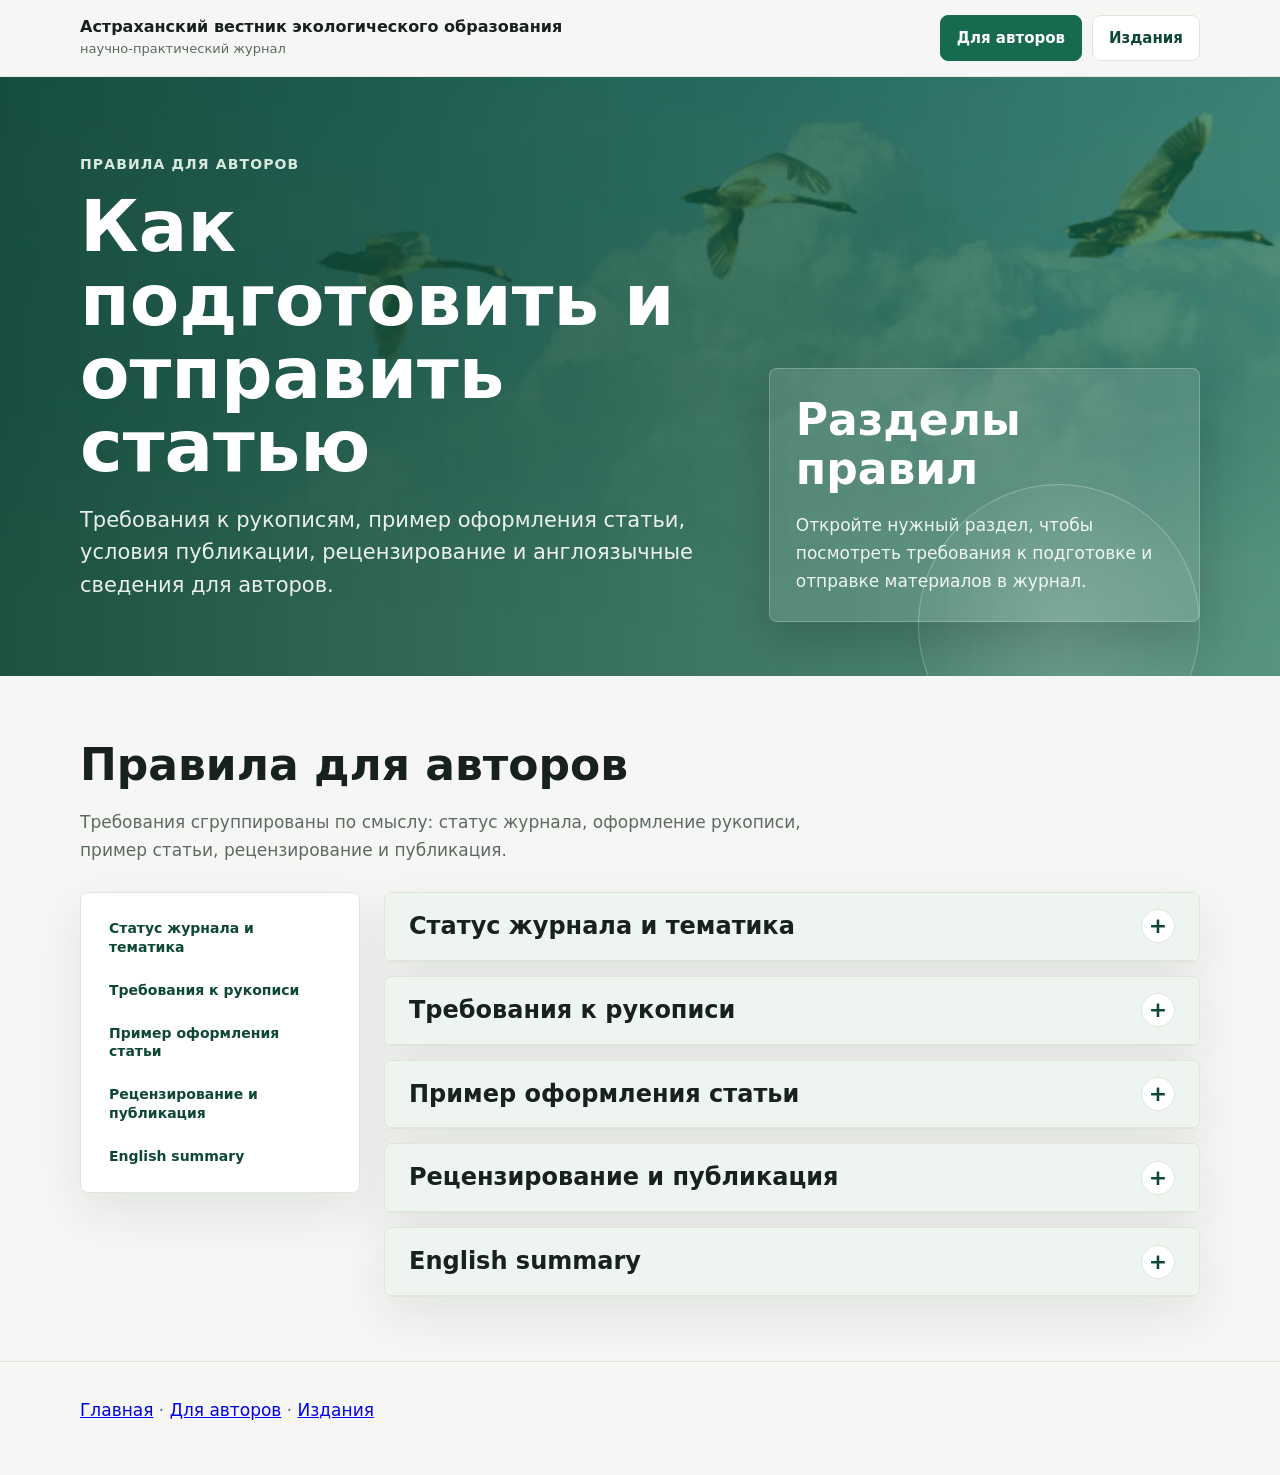
==== authors.html @ 027c4763 "Publish ecologycenter preview" ====
<!DOCTYPE html>

<html lang="ru">
<head>
<meta charset="utf-8"/>
<meta content="width=device-width, initial-scale=1" name="viewport"/>
<title>Правила для авторов | Астраханский вестник экологического образования</title>
<link href="css/modern-preview.css" rel="stylesheet"/>
</head>
<body class="preview-site">
<div class="site-shell">
<header class="topbar">
<div class="topbar__inner">
<a class="brand" href="preview.html">
<span class="brand__name">Астраханский вестник экологического образования</span>
<span class="brand__meta">научно-практический журнал</span>
</a>
<nav aria-label="Основная навигация" class="nav">
<a aria-current="page" href="authors.html">Для авторов</a>
<a href="issues.html">Издания</a>
</nav>
</div>
</header>
<main>
<section class="hero">
<div class="hero__inner">
<div>
<p class="eyebrow">Правила для авторов</p>
<h1>Как подготовить и отправить статью</h1>
<p class="lead">Требования к рукописям, пример оформления статьи, условия публикации, рецензирование и англоязычные сведения для авторов.</p>
</div>
<aside class="hero-card">
<h2>Разделы правил</h2>
<p>Откройте нужный раздел, чтобы посмотреть требования к подготовке и отправке материалов в журнал.</p>
</aside>
</div>
</section>
<section class="section">
<div class="section__head">
<h2>Правила для авторов</h2>
<p>Требования сгруппированы по смыслу: статус журнала, оформление рукописи, пример статьи, рецензирование и публикация.</p>
</div>
<div class="source-layout">
<aside aria-label="Разделы правил" class="source-nav">
<a href="#status">Статус журнала и тематика</a>
<a href="#requirements">Требования к рукописи</a>
<a href="#example">Пример оформления статьи</a>
<a href="#review">Рецензирование и публикация</a>
<a href="#english">English summary</a>
</aside>
<div class="source-flow">
<details class="source-section" id="status"><summary><div class="source-section__head"><h2>Статус журнала и тематика</h2></div></summary><div class="source-section__body"><p class="source-paragraph source-paragraph--strong">АСТРАХАНСКИЙ ВЕСТНИК ЭКОЛОГИЧЕСКОГО ОБРАЗОВАНИЯ</p>
<p class="source-paragraph">ПРАВИЛА ДЛЯ АВТОРОВ ЖУРНАЛА «АСТРАХАНСКИЙ ВЕСТНИК ЭКОЛОГИЧЕСКОГО ОБРАЗОВАНИЯ» на 2026 год</p>
<p class="source-paragraph">Журнал включен в перечень ВАК (Науки и Земле) по следующим специальностям (В Перечне ВАК № 285 по состоянию на 16. 12. 25. К3): Журнал включен «Белый список» 2025 г. (№ 113, 3 уровень)</p>
<p class="source-paragraph source-paragraph--warning">Уважаемые коллеги, в связи с участившимися случаями использованя Искусственного интеллекта, с 1 сентября 2025 года вводится проверка поступающих статьей на участие ИИ в их подготовке. Статьи, сгенерированные ИИ к публикации не принимаются.</p>
<p class="source-paragraph source-paragraph--warning">Уважаемые коллеги. Обращаем ваше внимание, что в связи с новой номенклатурой специальностей произошли следующие изменения. Новая номенклатура специальностей, по которым журнал включен в перечень ВАК, приводится ниже.</p>
<p class="source-paragraph">1.6.6. Гидрогеология (геолого-минералогические науки),</p>
<p class="source-paragraph">1.6.12. Физическая география и биогеография, география почв и геохимия ландшафтов (географические науки),</p>
<p class="source-paragraph">1.6.13. Экономическая, социальная, политическая и рекреационная география (географические науки),</p>
<p class="source-paragraph">1.6.14. Геоморфология и палеогеография (географические науки),</p>
<p class="source-paragraph">1.6.15. Землеустройство, кадастр и мониторинг земель (географические науки),</p>
<p class="source-paragraph">1.6.16. Гидрология суши, водные ресурсы, гидрохимия (географические науки),</p>
<p class="source-paragraph">1.6.19. Аэрокосмические исследования Земли, фотограмметрия (географические науки),</p>
<p class="source-paragraph source-paragraph--small">1.6.21. Геоэкология (географические науки)</p></div></details><details class="source-section" id="requirements"><summary><div class="source-section__head"><h2>Требования к рукописи</h2></div></summary><div class="source-section__body"><p class="source-paragraph source-paragraph--warning">В связи с проблемами, возникающими при макетировании, обращаем внимание авторов: В РУКОПИСИ НЕ ДОПУСКАЮТСЯ – ТАБУЛЯЦИЯ, РАЗРЫВ СТРАНИЦ, ОБТЕКАНИЕ ТЕКСТОМ РИСУНКОВ И ТАБЛИЦ, ПРЕДОСТАВЛЕНИЕ ТАБЛИЦ В ФОРМАТЕ РИСУНКОВ. Таблицы и рисунки (только в книжной оринтации) рекомендуется предоставлять в отдельных файлах с указанием предполагаемого расположения в тексте.</p>
<p class="source-paragraph source-paragraph--warning">Обращаем внимание авторов на то, что редакция журнала с 2024 года с помощью Искусственного интеллекта проводит проверку статей на обработку «антиплагиатными» программами. В случае выявления таких статей, они к публикации не допускаются, а с авторами таких статей прекращается сотрудничество.</p>
<p class="source-paragraph source-paragraph--small">Подписной индекс: 99799</p>
<p class="source-paragraph source-paragraph--small">Журнал издается с 2001 года.</p>
<p class="source-paragraph">Журнал входит в перечень цитируемых в РИНЦ и размещается в полнотекстовом формате на сайте eLibrary . ru . Журнал публикует оригинальные теоретические, практические и методические разработки в области Наук о Земле, биологических наук, экологического образования и экологии в целом, краткие сообщения, обзоры, рецензии, библиографию, информацию о конференциях и других образовательных мероприятиях, юбилейных датах.</p>
<p class="source-paragraph">Публикуются только материалы, ранее не публиковавшиеся в других изданиях (исключения делаются только для особо важных в историческом плане редких изданий прошлых лет).</p>
<p class="source-paragraph">Периодичность издания – до 6 раз в год. Язык издания - русский. Объем публикаций - теоретические и обзорные статьи - до 20 страниц, научные сообщения - до 15 стр., краткие сообщения, информация о конференциях, юбилейных датах - до 3 стр.</p>
<p class="source-paragraph">Оформление материалов: Редактор Word Windows, шрифт Times New Roman, 14, межстрочный интервал 1; бумага формата А4; поля - левое 2 см, правое - 2 см, верхнее и нижнее - 2 см, красная строка 1,27 см. Страницы не нумеруются. Табуляция не допускается.</p>
<p class="source-paragraph">Литература оформляется в соответствии с ГОСТом. (Шрифт Times New Roman, 10). Страницы указывать обязательно. Литература располагается в списке в алфавитном порядке (по фамилиям первых авторов или первой букве названия книг или монографий, если в выходных данных фамилии авторов отсутствуют) и нумеруется. Ссылки по тексту – в квадратных скобках номер по списку. В списке литературы должны быть только те источники, которые упоминаются в тексте (на которые есть ссылки).</p>
<p class="source-paragraph">К списку литературы прилагается References . . Пример:</p>
<p class="source-paragraph source-paragraph--small">На русском:</p>
<p class="source-paragraph source-paragraph--small">Литература</p>
<p class="source-paragraph">1.Реуцкий Н.Д. Аннотированный список птиц Астраханского региона с указанием их распределения по природно-территориальным комплексам. //Астраханский вестник экологического образования. - N 1(27). -2014. - C . 159-208.</p>
<p class="source-paragraph source-paragraph--small">References</p>
<p class="source-paragraph">Reutsky N.D. Annotated list of birds of the Astrakhan region with an indication of their distribution by natural-territorial complexes. Astrakhan Bulletin of Ecological Education. -N1(27). -2014. -C. 159-208. (in Russian)</p>
<p class="source-paragraph source-paragraph--small">( транслитерация не требуется )</p>
<p class="source-paragraph">Иллюстративный материал: Рисунки - 1-2 - (компьютерный набор) не должны дублировать табличные данные. Таблицы – 1-3 - минимальных размеров (размер не более 1 стр. – «расползание» одной таблицы на несколько страниц не допускается. Если материал большой, его нужно давать в нескольких таблицах), легко читаемых. Шрифт в таблицах, рисунках и их заголовках - Times New Roman, 10. Подписи к рисункам и таблицам дублируется на английском.</p>
<p class="source-paragraph">Если в публикации приводятся фотографии или карты обязательно необходимо указывать их авторов. Если фотографии или карты взяты из открытых источников (Интернета) необходимо указывать координаты сайта, с которых были получены эти иллюстрации.</p>
<p class="source-paragraph source-paragraph--warning">Страницы в рукописи не нумеруются. Рисунки и подписи к ним присылаются в отдельных файлах, без закрепления в тексте. В тексте номером рисунка указывается желательное место его размещения. Табуляция и Юникод в тексте и в списке литературы не допускаются.</p>
<p class="source-paragraph">Названия таблиц и рисунков должны быть сделаны на русском и английском языках. Пример:</p>
<p class="source-paragraph">Таблица 1. Содержание тяжелых металлов в почвах.</p>
<p class="source-paragraph source-paragraph--small">Table 1. Heavy metals in soils.</p>
<p class="source-paragraph">Рисунок 1. Динамика концентраций ртути в почвах.</p>
<p class="source-paragraph">Figure 1. Dynamics of mercury concentrations in soils.</p>
<p class="source-paragraph">Направление одной и той же статьи (или сходных по содержанию) одновременно в несколько изданий не допускается. Редакция публикует только оригинальные, нигде не публиковавшиеся материалы.</p>
<p class="source-paragraph source-paragraph--warning">ТАБЛИЦЫ В АЛЬБОМНОМ ФОРМАТЕ НЕ ПРИНИМАЮТСЯ. Необходимо оформлять их в книжном формате.</p>
<p class="source-paragraph">Цветные фотографии и иллюстрации публикуются только с предварительным согласованием с редакцией.</p>
<p class="source-paragraph">В адрес редакции по электронной почте направляется заявка на публикацию, компьютерный текст с полным набором иллюстративного материала и таблиц. К статье в отдельном файле прилагается заверенная и сканированная рецензия доктора наук. Рекомендуется самостоятельная проверка статьей на антиплагиат (редакция будет обязательно делать такую проверку). Рекомендуемый уровень оригинальности научных статей – 80%.</p></div></details><details class="source-section" id="example"><summary><div class="source-section__head"><h2>Пример оформления статьи</h2></div></summary><div class="source-section__body"><p class="source-paragraph source-paragraph--small">Пример оформления «шапки» статьи:</p>
<p class="source-paragraph">Астраханский вестник экологического образования. год, № . С. (присваивается издательством)</p>
<p class="source-paragraph source-paragraph--strong">Astrakhan Bulletin of Ecological Education. год , № . С. (присваивается издательством)</p>
<p class="source-paragraph source-paragraph--small">Науки о Земле/ Биологические науки</p>
<p class="source-paragraph source-paragraph--small">Обзор/ Научная статья</p>
<p class="source-paragraph source-paragraph--small">УДК (присваивают авторы)</p>
<p class="source-paragraph">Название : СОВРЕМЕННЫЙ ВЗГЛЯД НА ЛАНДШАФТЫ (шрифт 16)</p>
<p class="source-paragraph">Авторы: фамилия имя отчество полностью (шрифт 14)</p>
<p class="source-paragraph">Организация: Башкирский государственный университет (пример)</p>
<p class="source-paragraph source-paragraph--small">Электронная почта авторов</p>
<p class="source-paragraph source-paragraph--small">Аннотация:</p>
<p class="source-paragraph source-paragraph--small">Ключевые слова:</p>
<p class="source-paragraph">Для цитирования: (авторы, название) // Астраханский вестник экологического образования.(год № страницы)</p>
<p class="source-paragraph source-paragraph--small">Название на английском</p>
<p class="source-paragraph source-paragraph--strong">A MODERN VIEW OF THE LANDSCAPES OF THE BARRIER FOOTHILLS OF THE SOUTHERN</p>
<p class="source-paragraph source-paragraph--small">ФИО авторов на английском</p>
<p class="source-paragraph source-paragraph--small">Название организации на английском</p>
<p class="source-paragraph source-paragraph--small">Эл . Почта</p></div></details><details class="source-section" id="review"><summary><div class="source-section__head"><h2>Рецензирование и публикация</h2></div></summary><div class="source-section__body"><p class="source-paragraph source-paragraph--small">DOI (присваивается издательством)</p>
<p class="source-paragraph source-paragraph--small">DOI ( присваивается издательством )</p>
<p class="source-paragraph source-paragraph--small">DOI (присваивается издательством)</p>
<p class="source-paragraph">Помимо присланной рецензии статьи в обязательном порядке направляются на внешнее рецензирование. На основании полученных рецензий принимается решение о публикации статьи.</p>
<p class="source-paragraph">Редакция оставляет за собой право редактирования полученных материалов (в случае мелких изменений, не меняющих сути публикации, редактирование производится без согласования с авторами) или отклонения материалов от публикации.</p>
<p class="source-paragraph">С авторами, принятых к публикации статей, в связи с размещением полных текстов статей на сайте eLibrary . ru . заключается лицензионное соглашение.</p>
<p class="source-paragraph">Журнал издается за счет средств авторов. Стоимость одной страницы публикации в 2026 году - 1300 руб. за страницу 14 шрифтом. В стоимость публикации входит: редподготовка, макетирование, размещение электронного варианта в РИНЦ. В случае необходимости авторам высылается нужное количество экземпляров журнала по отдельной оплачиваемой заявке. Электронный вариант журнала высылается бесплатно.</p>
<p class="source-paragraph">С 2020 г. статья присваивается индеек DOI . В связи с этим взимается дополнительная плата 600 руб. за индекс к одной статье.</p>
<p class="source-paragraph source-paragraph--warning">Статьи аспирантов очного обучения, обучающихся в вузах Российской Федерации, (без соавторов) публикуются бесплатно. К такой статье должны быть приложены сканированные в отдельном файле – заверенная справка из вуза, подтверждающая факт обучения в аспирантуре, и рецензия доктора наук на статью. Статьи студентов и магистрантов принимаются на общих основаниях, но только в соавторстве с руководителями исследований. Внимание: такие работы должны присылаться с почты руководителей, а не студентов. Статьи, присланные с электронной почты студентов, не рассматриваются.</p>
<p class="source-paragraph">После уведомления редакцией автора о том, что статья принята к публикации, стоимость издания должна быть оплачена (реквизиты для безналичного расчета будут направлены автору вместе с уведомлением).</p>
<p class="source-paragraph">Адрес редакции: 414018, Астрахань, ул. Архитектурная, д 14. Чуйкову Ю.С.. Электронная почта: us . chuikov @ mail . ru Телефон: 8-9086111581.</p>
<p class="source-paragraph">ПРАВИЛА РЕЦЕНЗИРОВАНИЯ СТАТЕЙ ПОСТУПАЮЩИХ В РЕДАКЦИЮ ЖУРНАЛА «АСТРАХАНСКИЙ ВЕСТНИК ЭКОЛОГИЧЕСКОГО ОБРАЗОВАНИЯ»</p>
<p class="source-paragraph source-paragraph--small">Подписной индекс «Почта России»: 99799</p>
<p class="source-paragraph source-paragraph--small">Журнал издается с 2001 года.</p>
<p class="source-paragraph">Журнал входит в перечень цитируемых в РИНЦ и размещается в полнотекстовом формате на сайте eLibrary . ru . пятилетний импакт-фактор РИНЦ – 0,372.</p>
<p class="source-paragraph">Рецензирование статьи выполняется редакцией. Статья направляется главным редактором одному или нескольким членам редколлегии или иным высококвалифицированным специалистам по профилю статьи для рецензирования. В случае положительной рецензии, статья принимается к публикации и копия рецензии направляется авторам. В случае отрицательного заключения рецензента, статья вместе с рецензией возвращается авторам без публикации.</p>
<p class="source-paragraph">Рецензии хранятся в издательстве в течение 5 лет. Копии рецензий направляются в Министерство образования и науки Российской Федерации при поступлении в редакцию издания соответствующего запроса.</p>
<p class="source-paragraph source-paragraph--small">Главный редактор журнала</p>
<p class="source-paragraph source-paragraph--small">Ю.С. Чуйков</p>
<p class="source-paragraph">Terms and conditions for reviewing of the submitted materials for publication in the magazine</p>
<p class="source-paragraph">"Astrakhan Bulletin for Environmental Education"</p></div></details><details class="source-section" id="english"><summary><div class="source-section__head"><h2>English summary</h2></div></summary><div class="source-section__body"><p class="source-paragraph source-paragraph--small">Earth Sciences</p>
<p class="source-paragraph source-paragraph--small">Review/ Original article</p>
<p class="source-paragraph source-paragraph--small">Abstract:</p>
<p class="source-paragraph source-paragraph--small">Key words:</p>
<p class="source-paragraph">For citation : авторы , название на английском //</p>
<p class="source-paragraph">The journal is cited in the list of RISC and placed in the full-text online eLibrary.ru.</p>
<p class="source-paragraph source-paragraph--small">Five-year impact factor RISC - 0.372.</p>
<p class="source-paragraph">If necessary, an independent scientific review can be provided by the editorial board. In this case, the chief editor sends the article to one or more members of the editorial board or other highly qualified specialists who will provide an independent review of the submitted materials. In the case of positive review the article is considered for publication and a copy of the review is forwarded to the authors. In the case of negative review, the submitted materials are returned to the authors without publication.</p>
<p class="source-paragraph">Reviews are stored by the editor office for 5 years. Copies of reviews are sent to the Ministry of Education and Science upon written request.</p>
<p class="source-paragraph source-paragraph--small">Chief Editor</p>
<p class="source-paragraph">"Астраханский Вестник Экологического образования"</p>
<p class="source-paragraph source-paragraph--small">Журнал издается с 2001 года</p>
<p class="source-paragraph">Ан нотации статей журнала на русском и английском языках размещены в разделе Издания</p></div></details>
</div>
</div>
</section>
</main>
<footer class="footer">
<div class="footer__inner">
<p><a href="preview.html">Главная</a> · <a href="authors.html">Для авторов</a> · <a href="issues.html">Издания</a></p>
</div>
</footer>
</div>
</body>
</html>
---- css/modern-preview.css ----
:root {
  color-scheme: light;
  --page: #f6f7f4;
  --paper: #ffffff;
  --ink: #17211d;
  --muted: #5d6a63;
  --line: #dfe5dd;
  --green: #176b4d;
  --green-dark: #0f4736;
  --amber: #c8861f;
  --soft: #eef4ef;
  --shadow: 0 18px 50px rgba(23, 33, 29, 0.09);
  --shadow-strong: 0 28px 80px rgba(15, 71, 54, 0.18);
}

* {
  box-sizing: border-box;
}

html {
  scroll-behavior: smooth;
}

body.preview-site {
  margin: 0;
  min-width: 0;
  background: var(--page);
  color: var(--ink);
  font-family: Inter, system-ui, -apple-system, BlinkMacSystemFont, "Segoe UI", Arial, sans-serif;
  font-size: 17px;
  line-height: 1.65;
}

@keyframes page-rise {
  from {
    opacity: 0;
    transform: translateY(18px);
  }

  to {
    opacity: 1;
    transform: translateY(0);
  }
}

@keyframes soft-pulse {
  0%, 100% {
    transform: translate3d(0, 0, 0) scale(1);
  }

  50% {
    transform: translate3d(8px, -10px, 0) scale(1.03);
  }
}

.site-shell {
  min-height: 100vh;
}

.topbar {
  position: sticky;
  top: 0;
  z-index: 10;
  border-bottom: 1px solid rgba(223, 229, 221, 0.9);
  background: rgba(246, 247, 244, 0.94);
  backdrop-filter: blur(14px);
}

.topbar__inner,
.section,
.hero__inner {
  width: min(1120px, calc(100% - 40px));
  margin: 0 auto;
}

.topbar__inner {
  display: flex;
  align-items: center;
  justify-content: space-between;
  gap: 24px;
  min-height: 76px;
}

.brand {
  display: inline-flex;
  flex-direction: column;
  gap: 2px;
  color: var(--ink);
  text-decoration: none;
}

.brand__name {
  font-size: 16px;
  font-weight: 800;
  line-height: 1.2;
}

.brand__meta {
  color: var(--muted);
  font-size: 13px;
}

.nav {
  display: flex;
  flex-wrap: wrap;
  align-items: center;
  justify-content: flex-end;
  gap: 10px;
}

.nav a,
.button {
  display: inline-flex;
  align-items: center;
  justify-content: center;
  min-height: 42px;
  padding: 10px 16px;
  border: 1px solid var(--line);
  border-radius: 8px;
  color: var(--green-dark);
  background: var(--paper);
  text-decoration: none;
  font-size: 15px;
  font-weight: 700;
  transition: transform 180ms ease, box-shadow 180ms ease, border-color 180ms ease, background 180ms ease;
}

.nav a[aria-current="page"],
.button--primary {
  border-color: var(--green);
  color: #fff;
  background: var(--green);
}

.nav a:hover,
.button:hover {
  transform: translateY(-1px);
  box-shadow: 0 10px 24px rgba(23, 33, 29, 0.12);
}

.hero {
  position: relative;
  overflow: hidden;
  background:
    linear-gradient(90deg, rgba(15, 71, 54, 0.94), rgba(23, 107, 77, 0.72)),
    url("../img/sky.jpg") center / cover no-repeat;
  color: #fff;
}

.hero::after {
  content: "";
  position: absolute;
  right: min(7vw, 80px);
  bottom: -90px;
  width: 280px;
  height: 280px;
  border: 1px solid rgba(255, 255, 255, 0.26);
  border-radius: 50%;
  background: radial-gradient(circle, rgba(255, 255, 255, 0.18), rgba(255, 255, 255, 0));
  animation: soft-pulse 9s ease-in-out infinite;
  pointer-events: none;
}

.hero__inner {
  position: relative;
  z-index: 1;
  display: grid;
  grid-template-columns: minmax(0, 1.2fr) minmax(280px, 0.8fr);
  gap: 42px;
  align-items: end;
  min-height: 430px;
  padding: 76px 0 54px;
}

.hero--home .hero__inner {
  min-height: 560px;
  align-items: center;
}

.eyebrow {
  margin: 0 0 14px;
  color: #d8eadf;
  font-size: 14px;
  font-weight: 800;
  letter-spacing: 0.08em;
  text-transform: uppercase;
}

h1,
h2,
h3,
p {
  margin-top: 0;
}

h1 {
  max-width: 820px;
  margin-bottom: 20px;
  font-size: clamp(38px, 6vw, 72px);
  line-height: 1.02;
}

h2 {
  margin-bottom: 18px;
  font-size: clamp(28px, 4vw, 44px);
  line-height: 1.12;
}

h3 {
  margin-bottom: 10px;
  font-size: 22px;
  line-height: 1.25;
}

.lead {
  max-width: 760px;
  color: rgba(255, 255, 255, 0.9);
  font-size: 21px;
  line-height: 1.55;
}

.hero-card {
  padding: 26px;
  border: 1px solid rgba(255, 255, 255, 0.22);
  border-radius: 8px;
  background: rgba(255, 255, 255, 0.12);
  box-shadow: 0 20px 50px rgba(0, 0, 0, 0.18);
  animation: page-rise 640ms ease both;
}

.hero-card p {
  margin-bottom: 0;
  color: rgba(255, 255, 255, 0.9);
}

.section {
  padding: 64px 0;
}

.home-panel {
  margin-top: -42px;
  position: relative;
  z-index: 2;
}

.stat-strip {
  display: grid;
  grid-template-columns: repeat(3, minmax(0, 1fr));
  gap: 1px;
  overflow: hidden;
  border: 1px solid var(--line);
  border-radius: 8px;
  background: var(--line);
  box-shadow: var(--shadow-strong);
}

.stat {
  padding: 24px;
  background: var(--paper);
}

.stat strong {
  display: block;
  margin-bottom: 5px;
  color: var(--green);
  font-size: 28px;
  line-height: 1;
}

.stat span {
  color: var(--muted);
  font-size: 14px;
  font-weight: 700;
}

.section--tight {
  padding-top: 34px;
}

.section__head {
  max-width: 780px;
  margin-bottom: 28px;
}

.section__head p,
.muted {
  color: var(--muted);
}

.grid {
  display: grid;
  grid-template-columns: repeat(2, minmax(0, 1fr));
  gap: 18px;
}

.grid--three {
  grid-template-columns: repeat(3, minmax(0, 1fr));
}

.card,
.notice,
.article-card {
  border: 1px solid var(--line);
  border-radius: 8px;
  background: var(--paper);
  box-shadow: var(--shadow);
}

.card {
  padding: 26px;
  transition: transform 180ms ease, box-shadow 180ms ease, border-color 180ms ease;
}

.card:hover {
  transform: translateY(-3px);
  border-color: rgba(23, 107, 77, 0.32);
  box-shadow: var(--shadow-strong);
}

.card p:last-child,
.notice p:last-child,
.article-card p:last-child {
  margin-bottom: 0;
}

.notice {
  padding: 22px 24px;
  border-left: 5px solid var(--amber);
}

.feature-link {
  position: relative;
  min-height: 270px;
  display: flex;
  flex-direction: column;
  justify-content: space-between;
}

.feature-link::after {
  content: "";
  width: 54px;
  height: 4px;
  margin-top: 24px;
  border-radius: 999px;
  background: var(--amber);
}

.feature-link .button {
  align-self: flex-start;
  margin-top: 18px;
}

.process {
  display: grid;
  grid-template-columns: 0.85fr 1.15fr;
  gap: 24px;
  align-items: stretch;
}

.process__intro {
  padding: 30px;
  border-radius: 8px;
  color: #fff;
  background: var(--green-dark);
  box-shadow: var(--shadow);
}

.process__intro p {
  color: rgba(255, 255, 255, 0.82);
}

.process-list {
  display: grid;
  gap: 12px;
  margin: 0;
  padding: 0;
  list-style: none;
}

.process-list li {
  display: grid;
  grid-template-columns: 40px minmax(0, 1fr);
  gap: 14px;
  align-items: start;
  padding: 18px 20px;
  border: 1px solid var(--line);
  border-radius: 8px;
  background: var(--paper);
}

.process-list span {
  display: inline-flex;
  align-items: center;
  justify-content: center;
  width: 40px;
  height: 40px;
  border-radius: 50%;
  color: #fff;
  background: var(--green);
  font-weight: 800;
}

.home-cta {
  display: grid;
  grid-template-columns: minmax(0, 1fr) auto;
  gap: 24px;
  align-items: center;
  padding: 34px;
  border-radius: 8px;
  color: #fff;
  background: linear-gradient(135deg, var(--green-dark), var(--green));
  box-shadow: var(--shadow-strong);
}

.home-cta p {
  color: rgba(255, 255, 255, 0.84);
}

.home-cta .button {
  border-color: rgba(255, 255, 255, 0.42);
  color: var(--green-dark);
}

.list-clean {
  display: grid;
  gap: 12px;
  margin: 18px 0 0;
  padding: 0;
  list-style: none;
}

.list-clean li {
  position: relative;
  padding-left: 28px;
}

.list-clean li::before {
  content: "";
  position: absolute;
  left: 0;
  top: 0.72em;
  width: 9px;
  height: 9px;
  border-radius: 50%;
  background: var(--green);
}

.steps {
  display: grid;
  gap: 14px;
  margin: 0;
  padding: 0;
  list-style: none;
  counter-reset: step;
}

.steps li {
  display: grid;
  grid-template-columns: 42px minmax(0, 1fr);
  gap: 14px;
  align-items: start;
  padding: 18px;
  border: 1px solid var(--line);
  border-radius: 8px;
  background: var(--paper);
}

.steps li::before {
  counter-increment: step;
  content: counter(step);
  display: inline-flex;
  align-items: center;
  justify-content: center;
  width: 42px;
  height: 42px;
  border-radius: 50%;
  color: #fff;
  background: var(--green);
  font-weight: 800;
}

.issue-list {
  display: grid;
  gap: 18px;
}

.issue {
  padding: 28px;
}

.issue__meta {
  margin-bottom: 8px;
  color: var(--green);
  font-weight: 800;
}

.article-card {
  padding: 20px;
  box-shadow: none;
}

.article-stack {
  display: grid;
  gap: 12px;
  margin-top: 18px;
}

.tagline {
  display: flex;
  flex-wrap: wrap;
  gap: 8px;
  margin-top: 18px;
}

.tagline span {
  padding: 6px 10px;
  border-radius: 999px;
  background: var(--soft);
  color: var(--green-dark);
  font-size: 14px;
  font-weight: 700;
}

.source-layout {
  display: grid;
  grid-template-columns: 280px minmax(0, 1fr);
  gap: 24px;
  align-items: start;
}

.source-nav {
  position: sticky;
  top: 96px;
  display: grid;
  gap: 8px;
  padding: 18px;
  border: 1px solid var(--line);
  border-radius: 8px;
  background: var(--paper);
  box-shadow: var(--shadow);
}

.source-nav a {
  display: block;
  padding: 8px 10px;
  border-radius: 6px;
  color: var(--green-dark);
  text-decoration: none;
  font-size: 14px;
  font-weight: 700;
  line-height: 1.35;
}

.source-nav a:hover {
  background: var(--soft);
}

.source-flow {
  display: grid;
  gap: 14px;
}

.source-section {
  overflow: hidden;
  border: 1px solid var(--line);
  border-radius: 8px;
  background: var(--paper);
  box-shadow: var(--shadow);
}

details.source-section {
  display: block;
}

details.source-section > summary {
  display: block;
  cursor: pointer;
  list-style: none;
}

details.source-section > summary::-webkit-details-marker {
  display: none;
}

details.source-section > summary .source-section__head {
  position: relative;
  padding-right: 64px;
}

details.source-section > summary .source-section__head::after {
  content: "+";
  position: absolute;
  top: 50%;
  right: 24px;
  display: inline-flex;
  align-items: center;
  justify-content: center;
  width: 32px;
  height: 32px;
  border-radius: 50%;
  border: 1px solid var(--line);
  color: var(--green-dark);
  background: #fff;
  font-size: 22px;
  font-weight: 700;
  transform: translateY(-50%);
}

details.source-section[open] > summary .source-section__head::after {
  content: "-";
}

details.source-section:not([open]) > .source-section__body {
  display: none;
}

.source-section__head {
  padding: 20px 24px;
  border-bottom: 1px solid var(--line);
  background: var(--soft);
}

.source-section__head h2 {
  margin: 0;
  font-size: 24px;
}

.source-section__body {
  display: grid;
  gap: 14px;
  padding: 24px;
}

.source-paragraph {
  margin: 0;
  color: #25302b;
}

.source-paragraph--strong {
  padding: 14px 16px;
  border-left: 4px solid var(--green);
  background: #f9fbf9;
  font-weight: 700;
}

.source-paragraph--warning {
  padding: 14px 16px;
  border-left: 4px solid var(--amber);
  background: #fffaf0;
  font-weight: 700;
}

.source-paragraph--small {
  color: var(--muted);
  font-size: 15px;
}

.source-meta {
  display: flex;
  flex-wrap: wrap;
  gap: 8px;
  margin-top: 10px;
}

.source-meta span {
  padding: 5px 9px;
  border-radius: 999px;
  background: #fff;
  color: var(--muted);
  font-size: 13px;
  font-weight: 700;
}

.footer {
  padding: 34px 0;
  border-top: 1px solid var(--line);
  color: var(--muted);
}

.footer__inner {
  width: min(1120px, calc(100% - 40px));
  margin: 0 auto;
}

@media (max-width: 820px) {
  .topbar__inner {
    align-items: flex-start;
    flex-direction: column;
    padding: 16px 0;
  }

  .nav {
    justify-content: flex-start;
  }

  .hero__inner,
  .grid,
  .grid--three,
  .source-layout,
  .stat-strip,
  .process,
  .home-cta {
    grid-template-columns: 1fr;
  }

  .hero__inner {
    min-height: 0;
    padding: 52px 0 36px;
  }

  .hero--home .hero__inner {
    min-height: 0;
  }

  .home-panel {
    margin-top: 18px;
  }

  .source-nav {
    position: static;
  }
}

@media (max-width: 520px) {
  body.preview-site {
    font-size: 16px;
  }

  .topbar__inner,
  .section,
  .hero__inner,
  .footer__inner {
    width: min(100% - 28px, 1120px);
  }

  h1 {
    font-size: 38px;
  }

  .card,
  .issue {
    padding: 20px;
  }
}
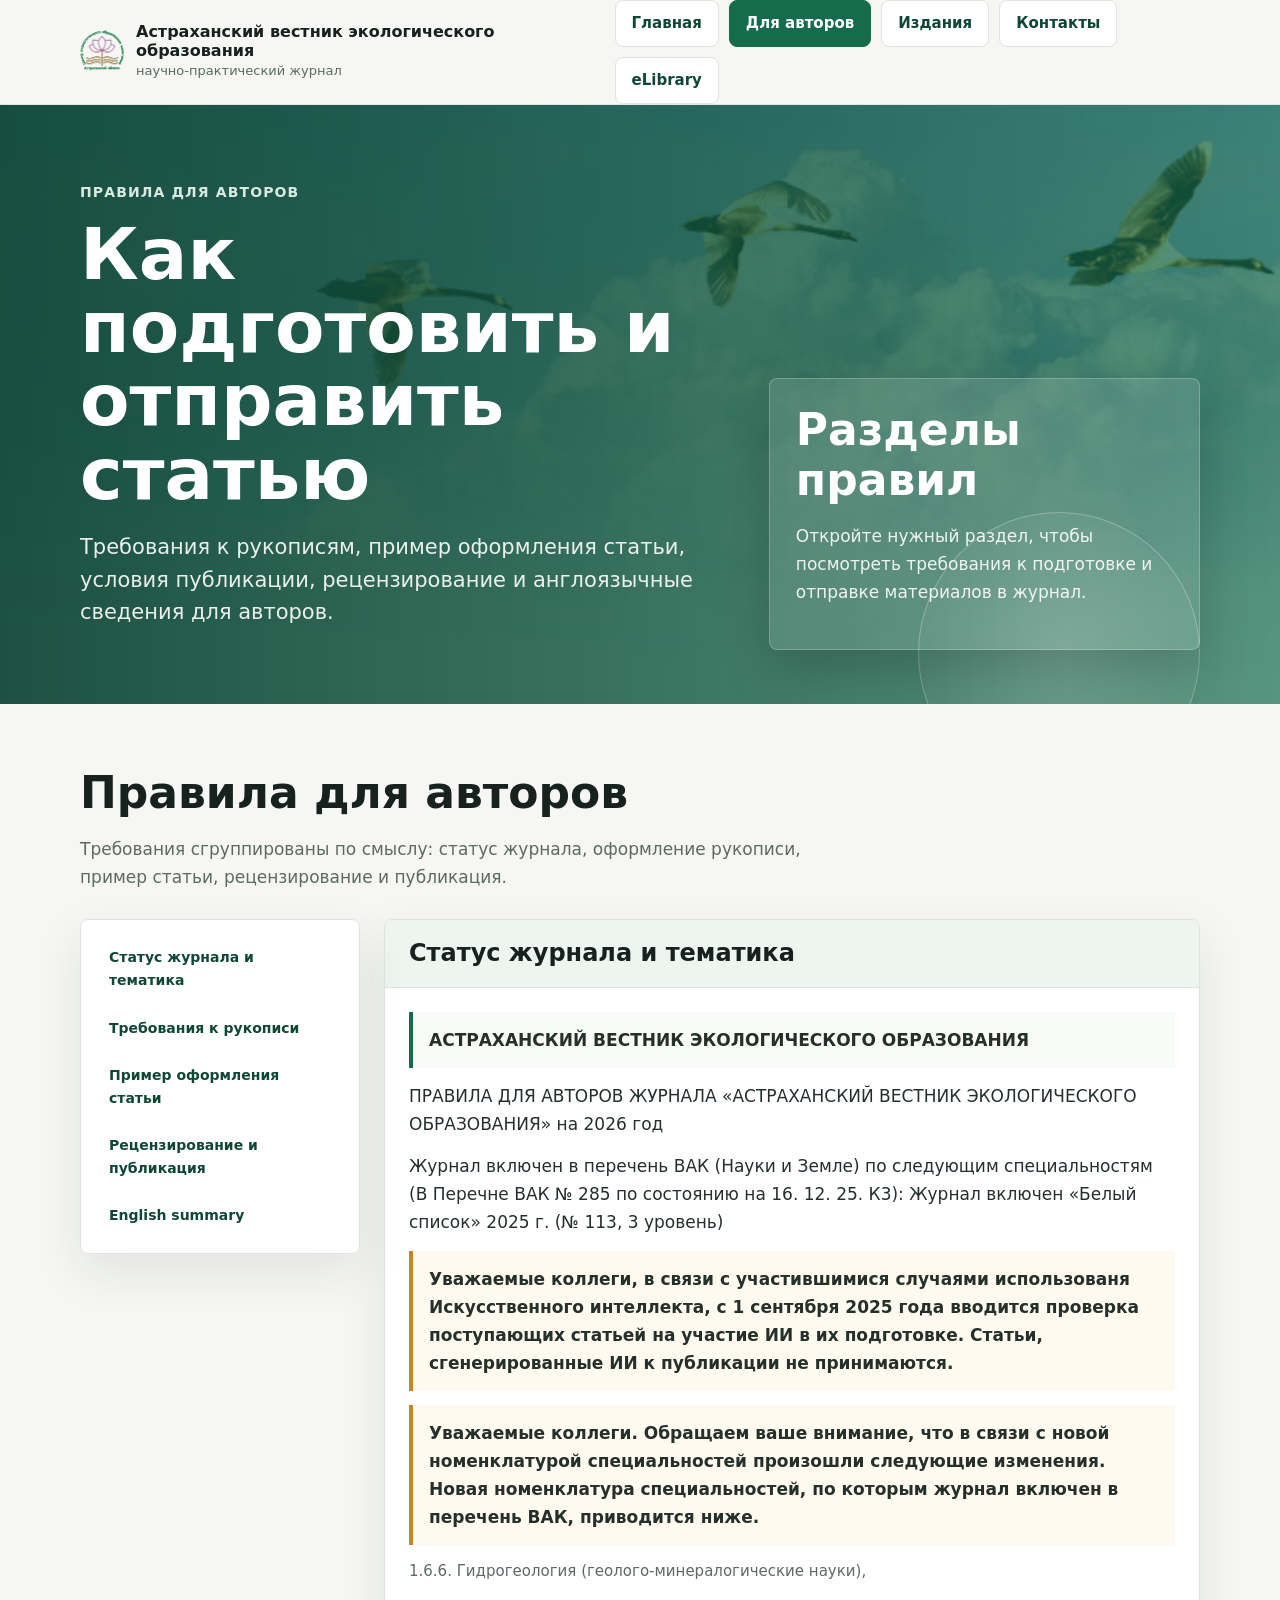
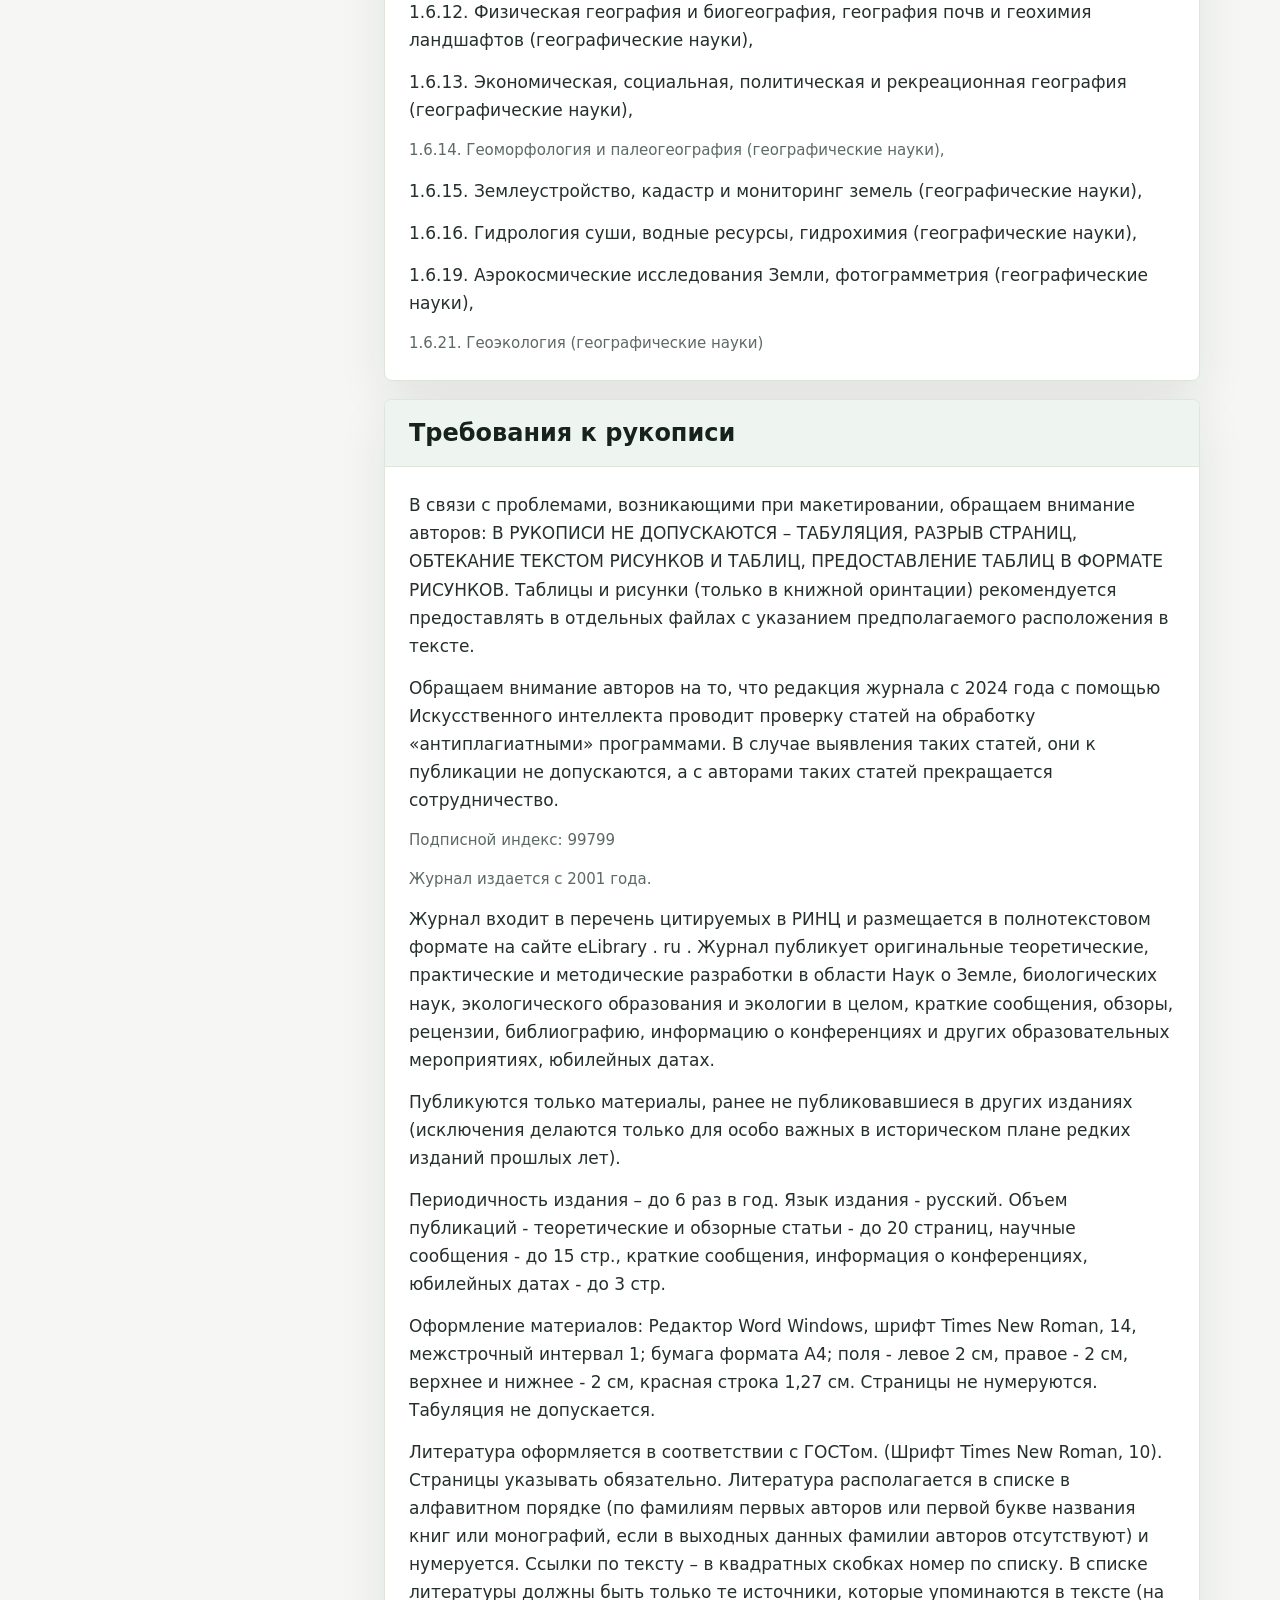
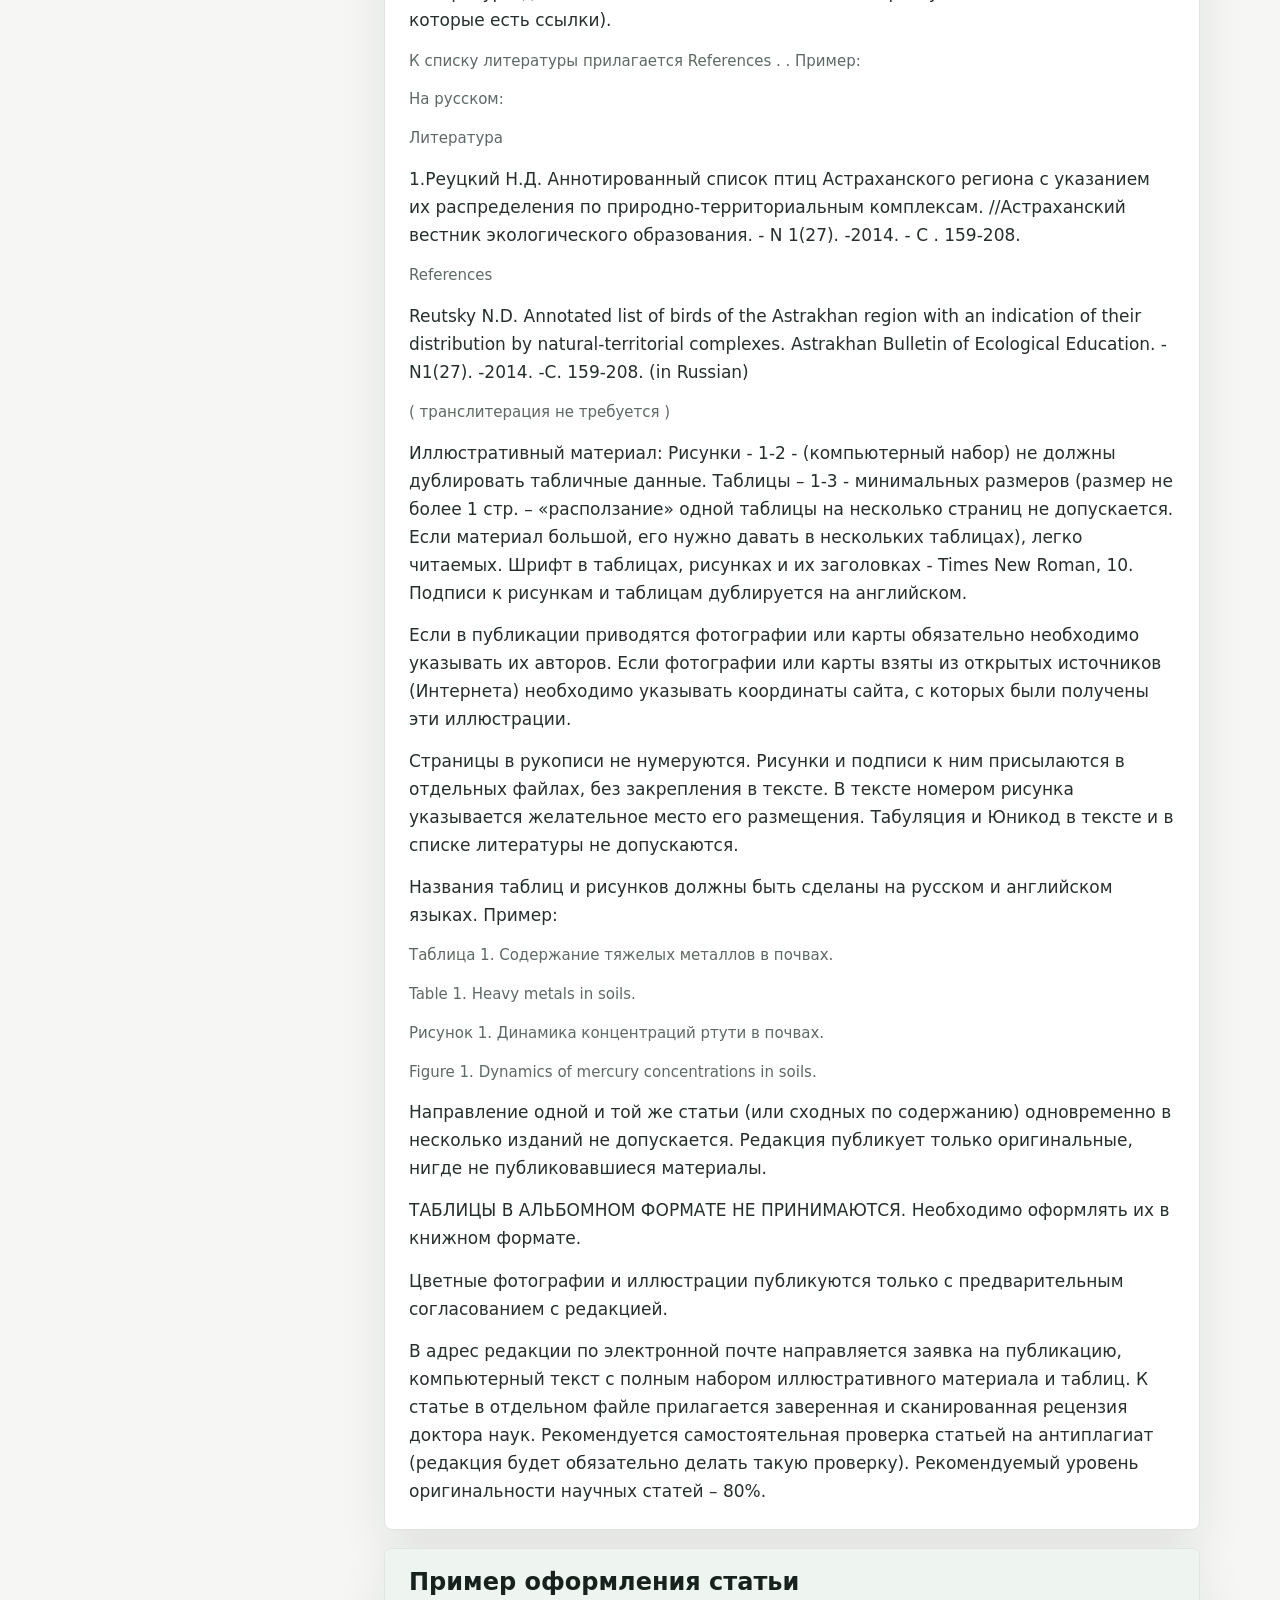
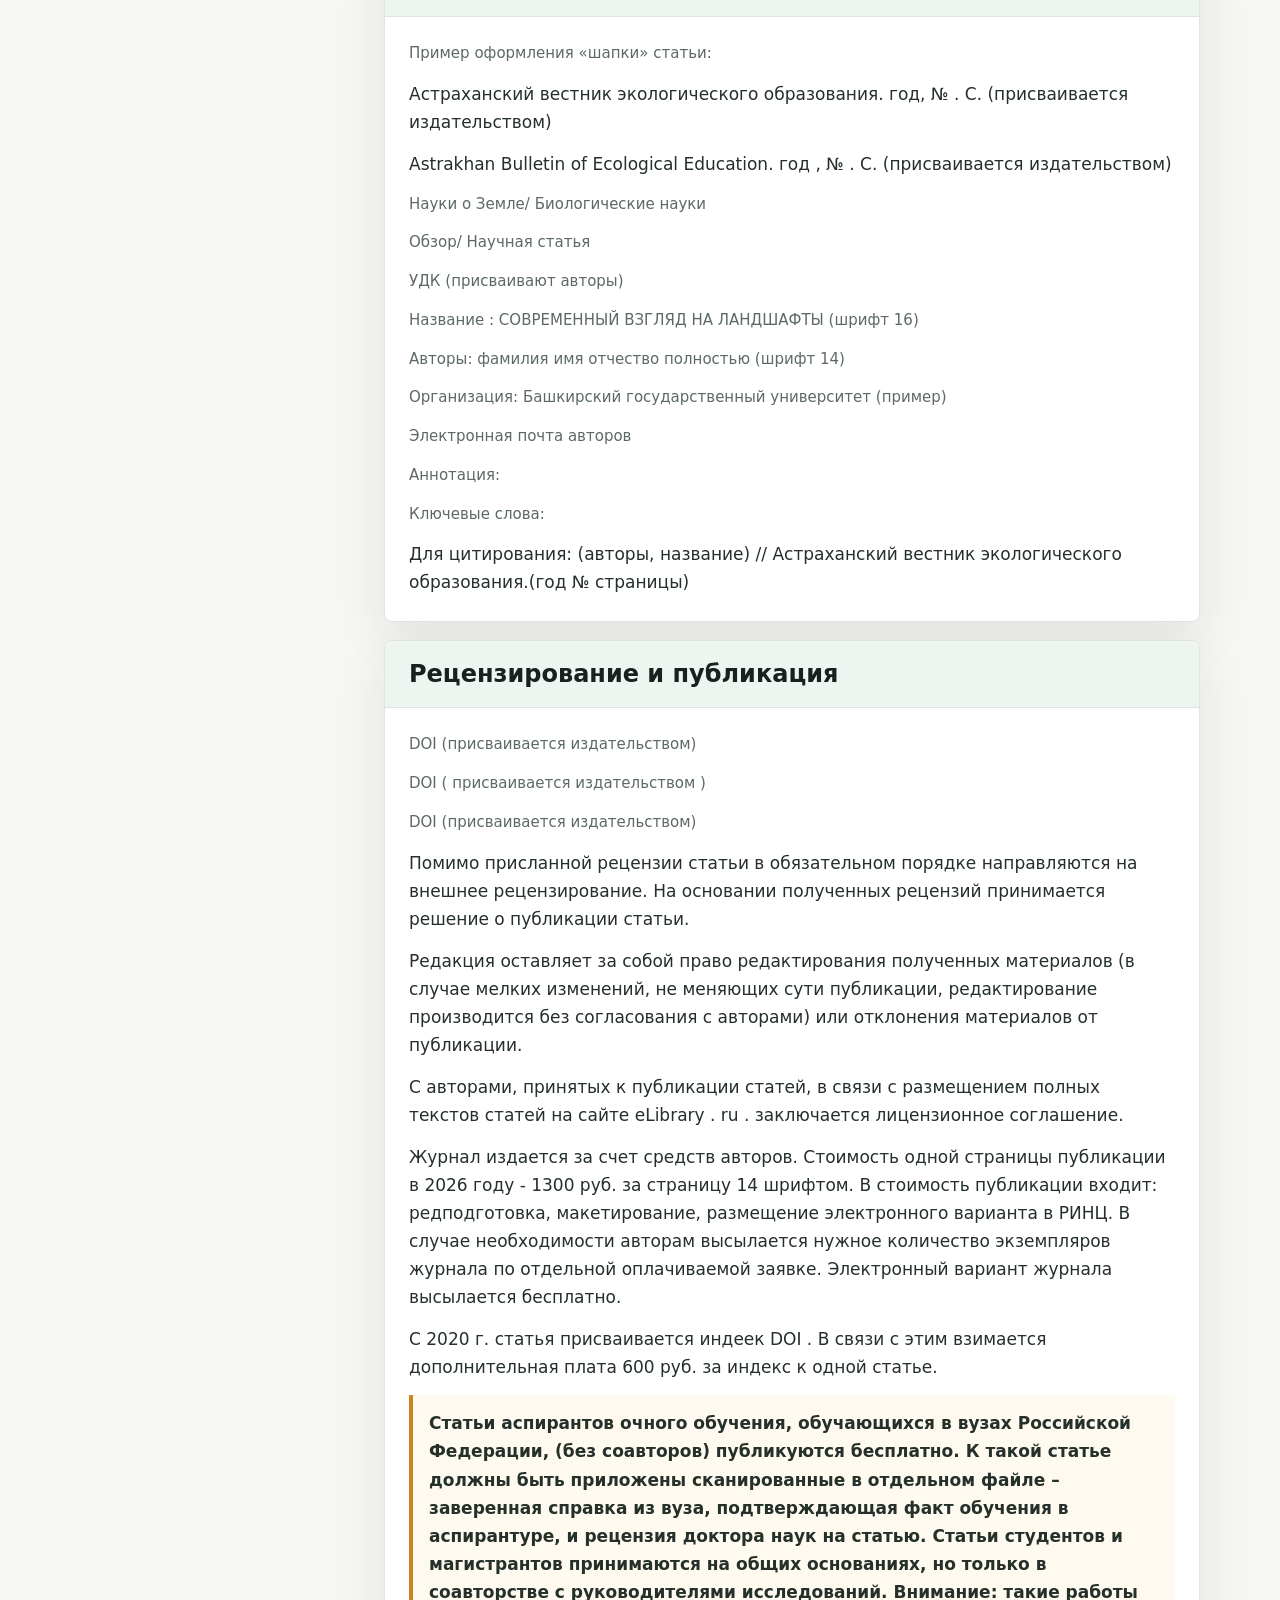
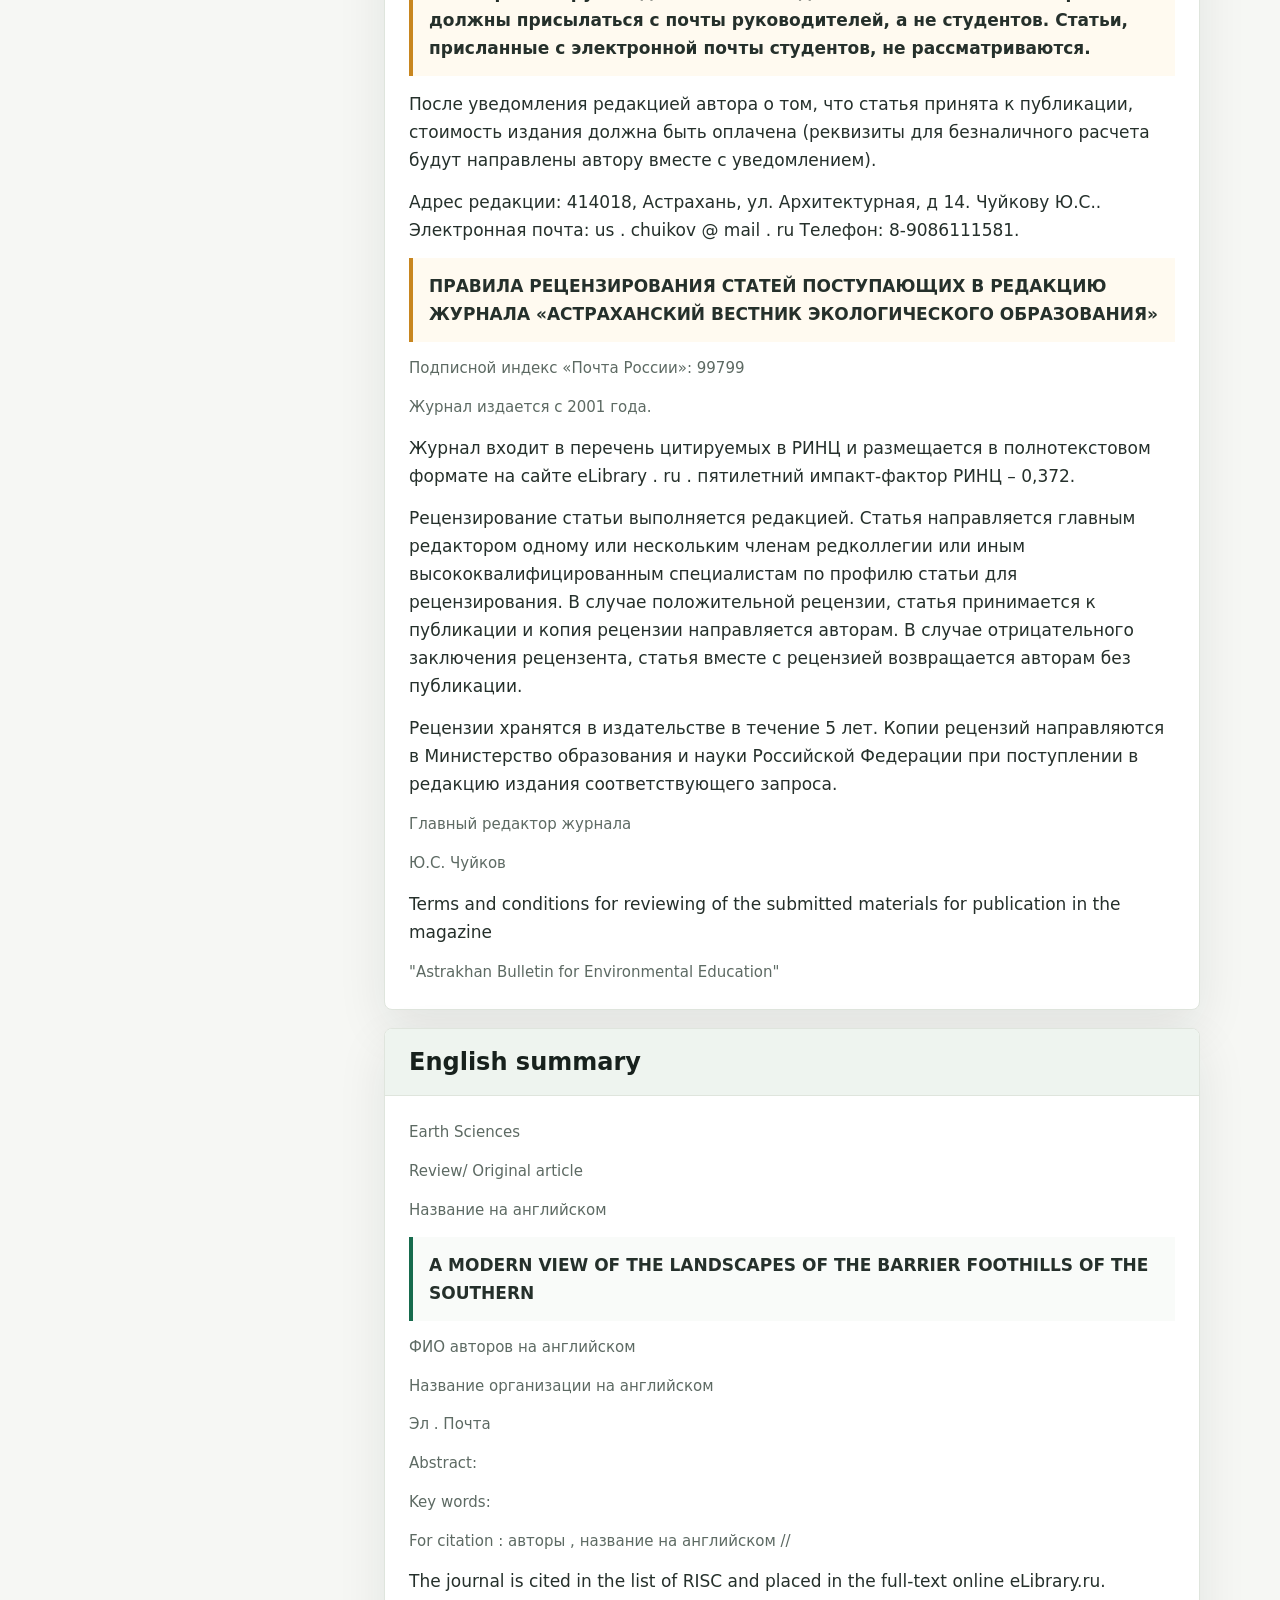
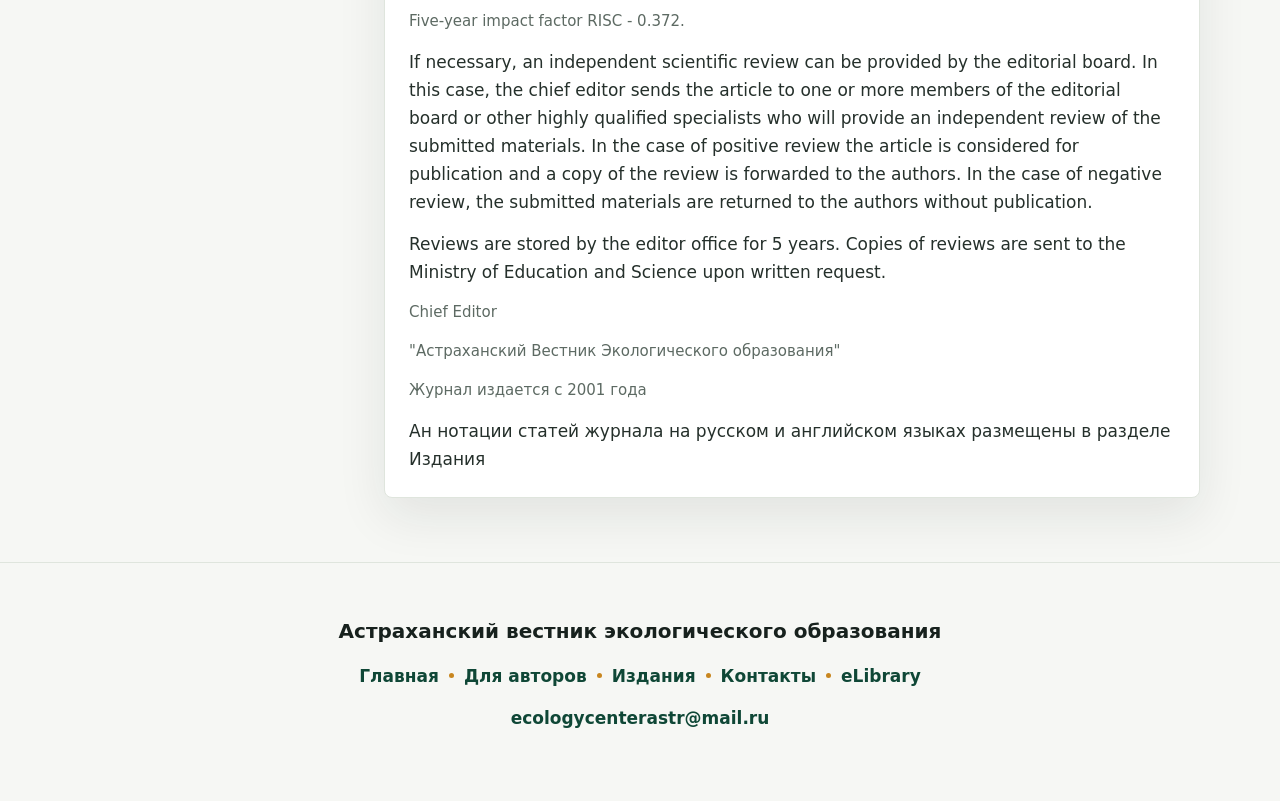
==== commit 21ba6705: "Build production-ready ecology center site" ====
--- a/authors.html
+++ b/authors.html
@@ -1,152 +1,40 @@
-<!DOCTYPE html>
-
+<!doctype html>
 <html lang="ru">
 <head>
-<meta charset="utf-8"/>
-<meta content="width=device-width, initial-scale=1" name="viewport"/>
-<title>Правила для авторов | Астраханский вестник экологического образования</title>
-<link href="css/modern-preview.css" rel="stylesheet"/>
+  <meta charset="utf-8">
+  <meta name="viewport" content="width=device-width, initial-scale=1">
+  <title>Правила для авторов | Астраханский вестник экологического образования</title>
+  <meta name="description" content="Требования к рукописям и условия публикации">
+  <link rel="stylesheet" href="/css/site.css">
 </head>
-<body class="preview-site">
-<div class="site-shell">
+<body>
 <header class="topbar">
-<div class="topbar__inner">
-<a class="brand" href="preview.html">
-<span class="brand__name">Астраханский вестник экологического образования</span>
-<span class="brand__meta">научно-практический журнал</span>
-</a>
-<nav aria-label="Основная навигация" class="nav">
-<a aria-current="page" href="authors.html">Для авторов</a>
-<a href="issues.html">Издания</a>
-</nav>
-</div>
+  <div class="topbar__inner">
+    <a class="brand" href="/">
+      <img src="/img/logo.png" alt="" class="brand__logo">
+      <span><strong>Астраханский вестник экологического образования</strong><small>научно-практический журнал</small></span>
+    </a>
+    <nav class="nav" aria-label="Основная навигация">
+      <a href="/">Главная</a>
+      <a href="/authors.html" aria-current="page">Для авторов</a>
+      <a href="/issues.html">Издания</a>
+      <a href="/#contacts">Контакты</a>
+      <a href="https://elibrary.ru/title_about.asp?id=32463" target="_blank" rel="noopener">eLibrary</a>
+    </nav>
+  </div>
 </header>
 <main>
-<section class="hero">
-<div class="hero__inner">
-<div>
-<p class="eyebrow">Правила для авторов</p>
-<h1>Как подготовить и отправить статью</h1>
-<p class="lead">Требования к рукописям, пример оформления статьи, условия публикации, рецензирование и англоязычные сведения для авторов.</p>
-</div>
-<aside class="hero-card">
-<h2>Разделы правил</h2>
-<p>Откройте нужный раздел, чтобы посмотреть требования к подготовке и отправке материалов в журнал.</p>
-</aside>
-</div>
-</section>
-<section class="section">
-<div class="section__head">
-<h2>Правила для авторов</h2>
-<p>Требования сгруппированы по смыслу: статус журнала, оформление рукописи, пример статьи, рецензирование и публикация.</p>
-</div>
-<div class="source-layout">
-<aside aria-label="Разделы правил" class="source-nav">
-<a href="#status">Статус журнала и тематика</a>
-<a href="#requirements">Требования к рукописи</a>
-<a href="#example">Пример оформления статьи</a>
-<a href="#review">Рецензирование и публикация</a>
-<a href="#english">English summary</a>
-</aside>
-<div class="source-flow">
-<details class="source-section" id="status"><summary><div class="source-section__head"><h2>Статус журнала и тематика</h2></div></summary><div class="source-section__body"><p class="source-paragraph source-paragraph--strong">АСТРАХАНСКИЙ ВЕСТНИК ЭКОЛОГИЧЕСКОГО ОБРАЗОВАНИЯ</p>
-<p class="source-paragraph">ПРАВИЛА ДЛЯ АВТОРОВ ЖУРНАЛА «АСТРАХАНСКИЙ ВЕСТНИК ЭКОЛОГИЧЕСКОГО ОБРАЗОВАНИЯ» на 2026 год</p>
-<p class="source-paragraph">Журнал включен в перечень ВАК (Науки и Земле) по следующим специальностям (В Перечне ВАК № 285 по состоянию на 16. 12. 25. К3): Журнал включен «Белый список» 2025 г. (№ 113, 3 уровень)</p>
-<p class="source-paragraph source-paragraph--warning">Уважаемые коллеги, в связи с участившимися случаями использованя Искусственного интеллекта, с 1 сентября 2025 года вводится проверка поступающих статьей на участие ИИ в их подготовке. Статьи, сгенерированные ИИ к публикации не принимаются.</p>
-<p class="source-paragraph source-paragraph--warning">Уважаемые коллеги. Обращаем ваше внимание, что в связи с новой номенклатурой специальностей произошли следующие изменения. Новая номенклатура специальностей, по которым журнал включен в перечень ВАК, приводится ниже.</p>
-<p class="source-paragraph">1.6.6. Гидрогеология (геолого-минералогические науки),</p>
-<p class="source-paragraph">1.6.12. Физическая география и биогеография, география почв и геохимия ландшафтов (географические науки),</p>
-<p class="source-paragraph">1.6.13. Экономическая, социальная, политическая и рекреационная география (географические науки),</p>
-<p class="source-paragraph">1.6.14. Геоморфология и палеогеография (географические науки),</p>
-<p class="source-paragraph">1.6.15. Землеустройство, кадастр и мониторинг земель (географические науки),</p>
-<p class="source-paragraph">1.6.16. Гидрология суши, водные ресурсы, гидрохимия (географические науки),</p>
-<p class="source-paragraph">1.6.19. Аэрокосмические исследования Земли, фотограмметрия (географические науки),</p>
-<p class="source-paragraph source-paragraph--small">1.6.21. Геоэкология (географические науки)</p></div></details><details class="source-section" id="requirements"><summary><div class="source-section__head"><h2>Требования к рукописи</h2></div></summary><div class="source-section__body"><p class="source-paragraph source-paragraph--warning">В связи с проблемами, возникающими при макетировании, обращаем внимание авторов: В РУКОПИСИ НЕ ДОПУСКАЮТСЯ – ТАБУЛЯЦИЯ, РАЗРЫВ СТРАНИЦ, ОБТЕКАНИЕ ТЕКСТОМ РИСУНКОВ И ТАБЛИЦ, ПРЕДОСТАВЛЕНИЕ ТАБЛИЦ В ФОРМАТЕ РИСУНКОВ. Таблицы и рисунки (только в книжной оринтации) рекомендуется предоставлять в отдельных файлах с указанием предполагаемого расположения в тексте.</p>
-<p class="source-paragraph source-paragraph--warning">Обращаем внимание авторов на то, что редакция журнала с 2024 года с помощью Искусственного интеллекта проводит проверку статей на обработку «антиплагиатными» программами. В случае выявления таких статей, они к публикации не допускаются, а с авторами таких статей прекращается сотрудничество.</p>
-<p class="source-paragraph source-paragraph--small">Подписной индекс: 99799</p>
-<p class="source-paragraph source-paragraph--small">Журнал издается с 2001 года.</p>
-<p class="source-paragraph">Журнал входит в перечень цитируемых в РИНЦ и размещается в полнотекстовом формате на сайте eLibrary . ru . Журнал публикует оригинальные теоретические, практические и методические разработки в области Наук о Земле, биологических наук, экологического образования и экологии в целом, краткие сообщения, обзоры, рецензии, библиографию, информацию о конференциях и других образовательных мероприятиях, юбилейных датах.</p>
-<p class="source-paragraph">Публикуются только материалы, ранее не публиковавшиеся в других изданиях (исключения делаются только для особо важных в историческом плане редких изданий прошлых лет).</p>
-<p class="source-paragraph">Периодичность издания – до 6 раз в год. Язык издания - русский. Объем публикаций - теоретические и обзорные статьи - до 20 страниц, научные сообщения - до 15 стр., краткие сообщения, информация о конференциях, юбилейных датах - до 3 стр.</p>
-<p class="source-paragraph">Оформление материалов: Редактор Word Windows, шрифт Times New Roman, 14, межстрочный интервал 1; бумага формата А4; поля - левое 2 см, правое - 2 см, верхнее и нижнее - 2 см, красная строка 1,27 см. Страницы не нумеруются. Табуляция не допускается.</p>
-<p class="source-paragraph">Литература оформляется в соответствии с ГОСТом. (Шрифт Times New Roman, 10). Страницы указывать обязательно. Литература располагается в списке в алфавитном порядке (по фамилиям первых авторов или первой букве названия книг или монографий, если в выходных данных фамилии авторов отсутствуют) и нумеруется. Ссылки по тексту – в квадратных скобках номер по списку. В списке литературы должны быть только те источники, которые упоминаются в тексте (на которые есть ссылки).</p>
-<p class="source-paragraph">К списку литературы прилагается References . . Пример:</p>
-<p class="source-paragraph source-paragraph--small">На русском:</p>
-<p class="source-paragraph source-paragraph--small">Литература</p>
-<p class="source-paragraph">1.Реуцкий Н.Д. Аннотированный список птиц Астраханского региона с указанием их распределения по природно-территориальным комплексам. //Астраханский вестник экологического образования. - N 1(27). -2014. - C . 159-208.</p>
-<p class="source-paragraph source-paragraph--small">References</p>
-<p class="source-paragraph">Reutsky N.D. Annotated list of birds of the Astrakhan region with an indication of their distribution by natural-territorial complexes. Astrakhan Bulletin of Ecological Education. -N1(27). -2014. -C. 159-208. (in Russian)</p>
-<p class="source-paragraph source-paragraph--small">( транслитерация не требуется )</p>
-<p class="source-paragraph">Иллюстративный материал: Рисунки - 1-2 - (компьютерный набор) не должны дублировать табличные данные. Таблицы – 1-3 - минимальных размеров (размер не более 1 стр. – «расползание» одной таблицы на несколько страниц не допускается. Если материал большой, его нужно давать в нескольких таблицах), легко читаемых. Шрифт в таблицах, рисунках и их заголовках - Times New Roman, 10. Подписи к рисункам и таблицам дублируется на английском.</p>
-<p class="source-paragraph">Если в публикации приводятся фотографии или карты обязательно необходимо указывать их авторов. Если фотографии или карты взяты из открытых источников (Интернета) необходимо указывать координаты сайта, с которых были получены эти иллюстрации.</p>
-<p class="source-paragraph source-paragraph--warning">Страницы в рукописи не нумеруются. Рисунки и подписи к ним присылаются в отдельных файлах, без закрепления в тексте. В тексте номером рисунка указывается желательное место его размещения. Табуляция и Юникод в тексте и в списке литературы не допускаются.</p>
-<p class="source-paragraph">Названия таблиц и рисунков должны быть сделаны на русском и английском языках. Пример:</p>
-<p class="source-paragraph">Таблица 1. Содержание тяжелых металлов в почвах.</p>
-<p class="source-paragraph source-paragraph--small">Table 1. Heavy metals in soils.</p>
-<p class="source-paragraph">Рисунок 1. Динамика концентраций ртути в почвах.</p>
-<p class="source-paragraph">Figure 1. Dynamics of mercury concentrations in soils.</p>
-<p class="source-paragraph">Направление одной и той же статьи (или сходных по содержанию) одновременно в несколько изданий не допускается. Редакция публикует только оригинальные, нигде не публиковавшиеся материалы.</p>
-<p class="source-paragraph source-paragraph--warning">ТАБЛИЦЫ В АЛЬБОМНОМ ФОРМАТЕ НЕ ПРИНИМАЮТСЯ. Необходимо оформлять их в книжном формате.</p>
-<p class="source-paragraph">Цветные фотографии и иллюстрации публикуются только с предварительным согласованием с редакцией.</p>
-<p class="source-paragraph">В адрес редакции по электронной почте направляется заявка на публикацию, компьютерный текст с полным набором иллюстративного материала и таблиц. К статье в отдельном файле прилагается заверенная и сканированная рецензия доктора наук. Рекомендуется самостоятельная проверка статьей на антиплагиат (редакция будет обязательно делать такую проверку). Рекомендуемый уровень оригинальности научных статей – 80%.</p></div></details><details class="source-section" id="example"><summary><div class="source-section__head"><h2>Пример оформления статьи</h2></div></summary><div class="source-section__body"><p class="source-paragraph source-paragraph--small">Пример оформления «шапки» статьи:</p>
-<p class="source-paragraph">Астраханский вестник экологического образования. год, № . С. (присваивается издательством)</p>
-<p class="source-paragraph source-paragraph--strong">Astrakhan Bulletin of Ecological Education. год , № . С. (присваивается издательством)</p>
-<p class="source-paragraph source-paragraph--small">Науки о Земле/ Биологические науки</p>
-<p class="source-paragraph source-paragraph--small">Обзор/ Научная статья</p>
-<p class="source-paragraph source-paragraph--small">УДК (присваивают авторы)</p>
-<p class="source-paragraph">Название : СОВРЕМЕННЫЙ ВЗГЛЯД НА ЛАНДШАФТЫ (шрифт 16)</p>
-<p class="source-paragraph">Авторы: фамилия имя отчество полностью (шрифт 14)</p>
-<p class="source-paragraph">Организация: Башкирский государственный университет (пример)</p>
-<p class="source-paragraph source-paragraph--small">Электронная почта авторов</p>
-<p class="source-paragraph source-paragraph--small">Аннотация:</p>
-<p class="source-paragraph source-paragraph--small">Ключевые слова:</p>
-<p class="source-paragraph">Для цитирования: (авторы, название) // Астраханский вестник экологического образования.(год № страницы)</p>
-<p class="source-paragraph source-paragraph--small">Название на английском</p>
-<p class="source-paragraph source-paragraph--strong">A MODERN VIEW OF THE LANDSCAPES OF THE BARRIER FOOTHILLS OF THE SOUTHERN</p>
-<p class="source-paragraph source-paragraph--small">ФИО авторов на английском</p>
-<p class="source-paragraph source-paragraph--small">Название организации на английском</p>
-<p class="source-paragraph source-paragraph--small">Эл . Почта</p></div></details><details class="source-section" id="review"><summary><div class="source-section__head"><h2>Рецензирование и публикация</h2></div></summary><div class="source-section__body"><p class="source-paragraph source-paragraph--small">DOI (присваивается издательством)</p>
-<p class="source-paragraph source-paragraph--small">DOI ( присваивается издательством )</p>
-<p class="source-paragraph source-paragraph--small">DOI (присваивается издательством)</p>
-<p class="source-paragraph">Помимо присланной рецензии статьи в обязательном порядке направляются на внешнее рецензирование. На основании полученных рецензий принимается решение о публикации статьи.</p>
-<p class="source-paragraph">Редакция оставляет за собой право редактирования полученных материалов (в случае мелких изменений, не меняющих сути публикации, редактирование производится без согласования с авторами) или отклонения материалов от публикации.</p>
-<p class="source-paragraph">С авторами, принятых к публикации статей, в связи с размещением полных текстов статей на сайте eLibrary . ru . заключается лицензионное соглашение.</p>
-<p class="source-paragraph">Журнал издается за счет средств авторов. Стоимость одной страницы публикации в 2026 году - 1300 руб. за страницу 14 шрифтом. В стоимость публикации входит: редподготовка, макетирование, размещение электронного варианта в РИНЦ. В случае необходимости авторам высылается нужное количество экземпляров журнала по отдельной оплачиваемой заявке. Электронный вариант журнала высылается бесплатно.</p>
-<p class="source-paragraph">С 2020 г. статья присваивается индеек DOI . В связи с этим взимается дополнительная плата 600 руб. за индекс к одной статье.</p>
-<p class="source-paragraph source-paragraph--warning">Статьи аспирантов очного обучения, обучающихся в вузах Российской Федерации, (без соавторов) публикуются бесплатно. К такой статье должны быть приложены сканированные в отдельном файле – заверенная справка из вуза, подтверждающая факт обучения в аспирантуре, и рецензия доктора наук на статью. Статьи студентов и магистрантов принимаются на общих основаниях, но только в соавторстве с руководителями исследований. Внимание: такие работы должны присылаться с почты руководителей, а не студентов. Статьи, присланные с электронной почты студентов, не рассматриваются.</p>
-<p class="source-paragraph">После уведомления редакцией автора о том, что статья принята к публикации, стоимость издания должна быть оплачена (реквизиты для безналичного расчета будут направлены автору вместе с уведомлением).</p>
-<p class="source-paragraph">Адрес редакции: 414018, Астрахань, ул. Архитектурная, д 14. Чуйкову Ю.С.. Электронная почта: us . chuikov @ mail . ru Телефон: 8-9086111581.</p>
-<p class="source-paragraph">ПРАВИЛА РЕЦЕНЗИРОВАНИЯ СТАТЕЙ ПОСТУПАЮЩИХ В РЕДАКЦИЮ ЖУРНАЛА «АСТРАХАНСКИЙ ВЕСТНИК ЭКОЛОГИЧЕСКОГО ОБРАЗОВАНИЯ»</p>
-<p class="source-paragraph source-paragraph--small">Подписной индекс «Почта России»: 99799</p>
-<p class="source-paragraph source-paragraph--small">Журнал издается с 2001 года.</p>
-<p class="source-paragraph">Журнал входит в перечень цитируемых в РИНЦ и размещается в полнотекстовом формате на сайте eLibrary . ru . пятилетний импакт-фактор РИНЦ – 0,372.</p>
-<p class="source-paragraph">Рецензирование статьи выполняется редакцией. Статья направляется главным редактором одному или нескольким членам редколлегии или иным высококвалифицированным специалистам по профилю статьи для рецензирования. В случае положительной рецензии, статья принимается к публикации и копия рецензии направляется авторам. В случае отрицательного заключения рецензента, статья вместе с рецензией возвращается авторам без публикации.</p>
-<p class="source-paragraph">Рецензии хранятся в издательстве в течение 5 лет. Копии рецензий направляются в Министерство образования и науки Российской Федерации при поступлении в редакцию издания соответствующего запроса.</p>
-<p class="source-paragraph source-paragraph--small">Главный редактор журнала</p>
-<p class="source-paragraph source-paragraph--small">Ю.С. Чуйков</p>
-<p class="source-paragraph">Terms and conditions for reviewing of the submitted materials for publication in the magazine</p>
-<p class="source-paragraph">"Astrakhan Bulletin for Environmental Education"</p></div></details><details class="source-section" id="english"><summary><div class="source-section__head"><h2>English summary</h2></div></summary><div class="source-section__body"><p class="source-paragraph source-paragraph--small">Earth Sciences</p>
-<p class="source-paragraph source-paragraph--small">Review/ Original article</p>
-<p class="source-paragraph source-paragraph--small">Abstract:</p>
-<p class="source-paragraph source-paragraph--small">Key words:</p>
-<p class="source-paragraph">For citation : авторы , название на английском //</p>
-<p class="source-paragraph">The journal is cited in the list of RISC and placed in the full-text online eLibrary.ru.</p>
-<p class="source-paragraph source-paragraph--small">Five-year impact factor RISC - 0.372.</p>
-<p class="source-paragraph">If necessary, an independent scientific review can be provided by the editorial board. In this case, the chief editor sends the article to one or more members of the editorial board or other highly qualified specialists who will provide an independent review of the submitted materials. In the case of positive review the article is considered for publication and a copy of the review is forwarded to the authors. In the case of negative review, the submitted materials are returned to the authors without publication.</p>
-<p class="source-paragraph">Reviews are stored by the editor office for 5 years. Copies of reviews are sent to the Ministry of Education and Science upon written request.</p>
-<p class="source-paragraph source-paragraph--small">Chief Editor</p>
-<p class="source-paragraph">"Астраханский Вестник Экологического образования"</p>
-<p class="source-paragraph source-paragraph--small">Журнал издается с 2001 года</p>
-<p class="source-paragraph">Ан нотации статей журнала на русском и английском языках размещены в разделе Издания</p></div></details>
-</div>
-</div>
-</section>
+<section class="hero"><div class="hero__inner"><div><p class="eyebrow">Правила для авторов</p><h1>Как подготовить и отправить статью</h1><p class="lead">Требования к рукописям, пример оформления статьи, условия публикации, рецензирование и англоязычные сведения для авторов.</p></div><aside class="hero-card"><h2>Разделы правил</h2><p>Откройте нужный раздел, чтобы посмотреть требования к подготовке и отправке материалов в журнал.</p></aside></div></section>
+<section class="section"><div class="section__head"><h2>Правила для авторов</h2><p>Требования сгруппированы по смыслу: статус журнала, оформление рукописи, пример статьи, рецензирование и публикация.</p></div><div class="content-layout"><aside class="side-nav"><a href="#status">Статус журнала и тематика</a><a href="#requirements">Требования к рукописи</a><a href="#example">Пример оформления статьи</a><a href="#review">Рецензирование и публикация</a><a href="#english">English summary</a></aside><div class="content-flow"><section class="content-section" id="status"><div class="content-section__head"><h2>Статус журнала и тематика</h2></div><div class="content-section__body"><p class="content-paragraph content-paragraph--strong">АСТРАХАНСКИЙ ВЕСТНИК ЭКОЛОГИЧЕСКОГО ОБРАЗОВАНИЯ</p><p class="content-paragraph">ПРАВИЛА ДЛЯ АВТОРОВ ЖУРНАЛА «АСТРАХАНСКИЙ ВЕСТНИК ЭКОЛОГИЧЕСКОГО ОБРАЗОВАНИЯ» на 2026 год</p><p class="content-paragraph">Журнал включен в перечень ВАК (Науки и Земле) по следующим специальностям (В Перечне ВАК № 285 по состоянию на 16. 12. 25. К3): Журнал включен «Белый список» 2025 г. (№ 113, 3 уровень)</p><p class="content-paragraph content-paragraph--warning">Уважаемые коллеги, в связи с участившимися случаями использованя Искусственного интеллекта, с 1 сентября 2025 года вводится проверка поступающих статьей на участие ИИ в их подготовке. Статьи, сгенерированные ИИ к публикации не принимаются.</p><p class="content-paragraph content-paragraph--warning">Уважаемые коллеги. Обращаем ваше внимание, что в связи с новой номенклатурой специальностей произошли следующие изменения. Новая номенклатура специальностей, по которым журнал включен в перечень ВАК, приводится ниже.</p><p class="content-paragraph content-paragraph--small">1.6.6. Гидрогеология (геолого-минералогические науки),</p><p class="content-paragraph">1.6.12. Физическая география и биогеография, география почв и геохимия ландшафтов (географические науки),</p><p class="content-paragraph">1.6.13. Экономическая, социальная, политическая и рекреационная география (географические науки),</p><p class="content-paragraph content-paragraph--small">1.6.14. Геоморфология и палеогеография (географические науки),</p><p class="content-paragraph">1.6.15. Землеустройство, кадастр и мониторинг земель (географические науки),</p><p class="content-paragraph">1.6.16. Гидрология суши, водные ресурсы, гидрохимия (географические науки),</p><p class="content-paragraph">1.6.19. Аэрокосмические исследования Земли, фотограмметрия (географические науки),</p><p class="content-paragraph content-paragraph--small">1.6.21. Геоэкология (географические науки)</p></div></section><section class="content-section" id="requirements"><div class="content-section__head"><h2>Требования к рукописи</h2></div><div class="content-section__body"><p class="content-paragraph">В связи с проблемами, возникающими при макетировании, обращаем внимание авторов: В РУКОПИСИ НЕ ДОПУСКАЮТСЯ – ТАБУЛЯЦИЯ, РАЗРЫВ СТРАНИЦ, ОБТЕКАНИЕ ТЕКСТОМ РИСУНКОВ И ТАБЛИЦ, ПРЕДОСТАВЛЕНИЕ ТАБЛИЦ В ФОРМАТЕ РИСУНКОВ. Таблицы и рисунки (только в книжной оринтации) рекомендуется предоставлять в отдельных файлах с указанием предполагаемого расположения в тексте.</p><p class="content-paragraph">Обращаем внимание авторов на то, что редакция журнала с 2024 года с помощью Искусственного интеллекта проводит проверку статей на обработку «антиплагиатными» программами. В случае выявления таких статей, они к публикации не допускаются, а с авторами таких статей прекращается сотрудничество.</p><p class="content-paragraph content-paragraph--small">Подписной индекс: 99799</p><p class="content-paragraph content-paragraph--small">Журнал издается с 2001 года.</p><p class="content-paragraph">Журнал входит в перечень цитируемых в РИНЦ и размещается в полнотекстовом формате на сайте eLibrary . ru . Журнал публикует оригинальные теоретические, практические и методические разработки в области Наук о Земле, биологических наук, экологического образования и экологии в целом, краткие сообщения, обзоры, рецензии, библиографию, информацию о конференциях и других образовательных мероприятиях, юбилейных датах.</p><p class="content-paragraph">Публикуются только материалы, ранее не публиковавшиеся в других изданиях (исключения делаются только для особо важных в историческом плане редких изданий прошлых лет).</p><p class="content-paragraph">Периодичность издания – до 6 раз в год. Язык издания - русский. Объем публикаций - теоретические и обзорные статьи - до 20 страниц, научные сообщения - до 15 стр., краткие сообщения, информация о конференциях, юбилейных датах - до 3 стр.</p><p class="content-paragraph">Оформление материалов: Редактор Word Windows, шрифт Times New Roman, 14, межстрочный интервал 1; бумага формата А4; поля - левое 2 см, правое - 2 см, верхнее и нижнее - 2 см, красная строка 1,27 см. Страницы не нумеруются. Табуляция не допускается.</p><p class="content-paragraph">Литература оформляется в соответствии с ГОСТом. (Шрифт Times New Roman, 10). Страницы указывать обязательно. Литература располагается в списке в алфавитном порядке (по фамилиям первых авторов или первой букве названия книг или монографий, если в выходных данных фамилии авторов отсутствуют) и нумеруется. Ссылки по тексту – в квадратных скобках номер по списку. В списке литературы должны быть только те источники, которые упоминаются в тексте (на которые есть ссылки).</p><p class="content-paragraph content-paragraph--small">К списку литературы прилагается References . . Пример:</p><p class="content-paragraph content-paragraph--small">На русском:</p><p class="content-paragraph content-paragraph--small">Литература</p><p class="content-paragraph">1.Реуцкий Н.Д. Аннотированный список птиц Астраханского региона с указанием их распределения по природно-территориальным комплексам. //Астраханский вестник экологического образования. - N 1(27). -2014. - C . 159-208.</p><p class="content-paragraph content-paragraph--small">References</p><p class="content-paragraph">Reutsky N.D. Annotated list of birds of the Astrakhan region with an indication of their distribution by natural-territorial complexes. Astrakhan Bulletin of Ecological Education. -N1(27). -2014. -C. 159-208. (in Russian)</p><p class="content-paragraph content-paragraph--small">( транслитерация не требуется )</p><p class="content-paragraph">Иллюстративный материал: Рисунки - 1-2 - (компьютерный набор) не должны дублировать табличные данные. Таблицы – 1-3 - минимальных размеров (размер не более 1 стр. – «расползание» одной таблицы на несколько страниц не допускается. Если материал большой, его нужно давать в нескольких таблицах), легко читаемых. Шрифт в таблицах, рисунках и их заголовках - Times New Roman, 10. Подписи к рисункам и таблицам дублируется на английском.</p><p class="content-paragraph">Если в публикации приводятся фотографии или карты обязательно необходимо указывать их авторов. Если фотографии или карты взяты из открытых источников (Интернета) необходимо указывать координаты сайта, с которых были получены эти иллюстрации.</p><p class="content-paragraph">Страницы в рукописи не нумеруются. Рисунки и подписи к ним присылаются в отдельных файлах, без закрепления в тексте. В тексте номером рисунка указывается желательное место его размещения. Табуляция и Юникод в тексте и в списке литературы не допускаются.</p><p class="content-paragraph">Названия таблиц и рисунков должны быть сделаны на русском и английском языках. Пример:</p><p class="content-paragraph content-paragraph--small">Таблица 1. Содержание тяжелых металлов в почвах.</p><p class="content-paragraph content-paragraph--small">Table 1. Heavy metals in soils.</p><p class="content-paragraph content-paragraph--small">Рисунок 1. Динамика концентраций ртути в почвах.</p><p class="content-paragraph content-paragraph--small">Figure 1. Dynamics of mercury concentrations in soils.</p><p class="content-paragraph">Направление одной и той же статьи (или сходных по содержанию) одновременно в несколько изданий не допускается. Редакция публикует только оригинальные, нигде не публиковавшиеся материалы.</p><p class="content-paragraph">ТАБЛИЦЫ В АЛЬБОМНОМ ФОРМАТЕ НЕ ПРИНИМАЮТСЯ. Необходимо оформлять их в книжном формате.</p><p class="content-paragraph">Цветные фотографии и иллюстрации публикуются только с предварительным согласованием с редакцией.</p><p class="content-paragraph">В адрес редакции по электронной почте направляется заявка на публикацию, компьютерный текст с полным набором иллюстративного материала и таблиц. К статье в отдельном файле прилагается заверенная и сканированная рецензия доктора наук. Рекомендуется самостоятельная проверка статьей на антиплагиат (редакция будет обязательно делать такую проверку). Рекомендуемый уровень оригинальности научных статей – 80%.</p></div></section><section class="content-section" id="example"><div class="content-section__head"><h2>Пример оформления статьи</h2></div><div class="content-section__body"><p class="content-paragraph content-paragraph--small">Пример оформления «шапки» статьи:</p><p class="content-paragraph">Астраханский вестник экологического образования. год, № . С. (присваивается издательством)</p><p class="content-paragraph">Astrakhan Bulletin of Ecological Education. год , № . С. (присваивается издательством)</p><p class="content-paragraph content-paragraph--small">Науки о Земле/ Биологические науки</p><p class="content-paragraph content-paragraph--small">Обзор/ Научная статья</p><p class="content-paragraph content-paragraph--small">УДК (присваивают авторы)</p><p class="content-paragraph content-paragraph--small">Название : СОВРЕМЕННЫЙ ВЗГЛЯД НА ЛАНДШАФТЫ (шрифт 16)</p><p class="content-paragraph content-paragraph--small">Авторы: фамилия имя отчество полностью (шрифт 14)</p><p class="content-paragraph content-paragraph--small">Организация: Башкирский государственный университет (пример)</p><p class="content-paragraph content-paragraph--small">Электронная почта авторов</p><p class="content-paragraph content-paragraph--small">Аннотация:</p><p class="content-paragraph content-paragraph--small">Ключевые слова:</p><p class="content-paragraph">Для цитирования: (авторы, название) // Астраханский вестник экологического образования.(год № страницы)</p></div></section><section class="content-section" id="review"><div class="content-section__head"><h2>Рецензирование и публикация</h2></div><div class="content-section__body"><p class="content-paragraph content-paragraph--small">DOI (присваивается издательством)</p><p class="content-paragraph content-paragraph--small">DOI ( присваивается издательством )</p><p class="content-paragraph content-paragraph--small">DOI (присваивается издательством)</p><p class="content-paragraph">Помимо присланной рецензии статьи в обязательном порядке направляются на внешнее рецензирование. На основании полученных рецензий принимается решение о публикации статьи.</p><p class="content-paragraph">Редакция оставляет за собой право редактирования полученных материалов (в случае мелких изменений, не меняющих сути публикации, редактирование производится без согласования с авторами) или отклонения материалов от публикации.</p><p class="content-paragraph">С авторами, принятых к публикации статей, в связи с размещением полных текстов статей на сайте eLibrary . ru . заключается лицензионное соглашение.</p><p class="content-paragraph">Журнал издается за счет средств авторов. Стоимость одной страницы публикации в 2026 году - 1300 руб. за страницу 14 шрифтом. В стоимость публикации входит: редподготовка, макетирование, размещение электронного варианта в РИНЦ. В случае необходимости авторам высылается нужное количество экземпляров журнала по отдельной оплачиваемой заявке. Электронный вариант журнала высылается бесплатно.</p><p class="content-paragraph">С 2020 г. статья присваивается индеек DOI . В связи с этим взимается дополнительная плата 600 руб. за индекс к одной статье.</p><p class="content-paragraph content-paragraph--warning">Статьи аспирантов очного обучения, обучающихся в вузах Российской Федерации, (без соавторов) публикуются бесплатно. К такой статье должны быть приложены сканированные в отдельном файле – заверенная справка из вуза, подтверждающая факт обучения в аспирантуре, и рецензия доктора наук на статью. Статьи студентов и магистрантов принимаются на общих основаниях, но только в соавторстве с руководителями исследований. Внимание: такие работы должны присылаться с почты руководителей, а не студентов. Статьи, присланные с электронной почты студентов, не рассматриваются.</p><p class="content-paragraph">После уведомления редакцией автора о том, что статья принята к публикации, стоимость издания должна быть оплачена (реквизиты для безналичного расчета будут направлены автору вместе с уведомлением).</p><p class="content-paragraph">Адрес редакции: 414018, Астрахань, ул. Архитектурная, д 14. Чуйкову Ю.С.. Электронная почта: us . chuikov @ mail . ru Телефон: 8-9086111581.</p><p class="content-paragraph content-paragraph--warning">ПРАВИЛА РЕЦЕНЗИРОВАНИЯ СТАТЕЙ ПОСТУПАЮЩИХ В РЕДАКЦИЮ ЖУРНАЛА «АСТРАХАНСКИЙ ВЕСТНИК ЭКОЛОГИЧЕСКОГО ОБРАЗОВАНИЯ»</p><p class="content-paragraph content-paragraph--small">Подписной индекс «Почта России»: 99799</p><p class="content-paragraph content-paragraph--small">Журнал издается с 2001 года.</p><p class="content-paragraph">Журнал входит в перечень цитируемых в РИНЦ и размещается в полнотекстовом формате на сайте eLibrary . ru . пятилетний импакт-фактор РИНЦ – 0,372.</p><p class="content-paragraph">Рецензирование статьи выполняется редакцией. Статья направляется главным редактором одному или нескольким членам редколлегии или иным высококвалифицированным специалистам по профилю статьи для рецензирования. В случае положительной рецензии, статья принимается к публикации и копия рецензии направляется авторам. В случае отрицательного заключения рецензента, статья вместе с рецензией возвращается авторам без публикации.</p><p class="content-paragraph">Рецензии хранятся в издательстве в течение 5 лет. Копии рецензий направляются в Министерство образования и науки Российской Федерации при поступлении в редакцию издания соответствующего запроса.</p><p class="content-paragraph content-paragraph--small">Главный редактор журнала</p><p class="content-paragraph content-paragraph--small">Ю.С. Чуйков</p><p class="content-paragraph">Terms and conditions for reviewing of the submitted materials for publication in the magazine</p><p class="content-paragraph content-paragraph--small">&quot;Astrakhan Bulletin for Environmental Education&quot;</p></div></section><section class="content-section" id="english"><div class="content-section__head"><h2>English summary</h2></div><div class="content-section__body"><p class="content-paragraph content-paragraph--small">Earth Sciences</p><p class="content-paragraph content-paragraph--small">Review/ Original article</p><p class="content-paragraph content-paragraph--small">Название на английском</p><p class="content-paragraph content-paragraph--strong">A MODERN VIEW OF THE LANDSCAPES OF THE BARRIER FOOTHILLS OF THE SOUTHERN</p><p class="content-paragraph content-paragraph--small">ФИО авторов на английском</p><p class="content-paragraph content-paragraph--small">Название организации на английском</p><p class="content-paragraph content-paragraph--small">Эл . Почта</p><p class="content-paragraph content-paragraph--small">Abstract:</p><p class="content-paragraph content-paragraph--small">Key words:</p><p class="content-paragraph content-paragraph--small">For citation : авторы , название на английском //</p><p class="content-paragraph">The journal is cited in the list of RISC and placed in the full-text online eLibrary.ru.</p><p class="content-paragraph content-paragraph--small">Five-year impact factor RISC - 0.372.</p><p class="content-paragraph">If necessary, an independent scientific review can be provided by the editorial board. In this case, the chief editor sends the article to one or more members of the editorial board or other highly qualified specialists who will provide an independent review of the submitted materials. In the case of positive review the article is considered for publication and a copy of the review is forwarded to the authors. In the case of negative review, the submitted materials are returned to the authors without publication.</p><p class="content-paragraph">Reviews are stored by the editor office for 5 years. Copies of reviews are sent to the Ministry of Education and Science upon written request.</p><p class="content-paragraph content-paragraph--small">Chief Editor</p><p class="content-paragraph content-paragraph--small">&quot;Астраханский Вестник Экологического образования&quot;</p><p class="content-paragraph content-paragraph--small">Журнал издается с 2001 года</p><p class="content-paragraph">Ан нотации статей журнала на русском и английском языках размещены в разделе Издания</p></div></section></div></div></section>
 </main>
-<footer class="footer">
-<div class="footer__inner">
-<p><a href="preview.html">Главная</a> · <a href="authors.html">Для авторов</a> · <a href="issues.html">Издания</a></p>
-</div>
+<footer class="site-footer">
+  <div class="footer-card">
+    <p class="footer-title">Астраханский вестник экологического образования</p>
+    <nav class="footer-nav" aria-label="Навигация в подвале">
+      <a href="/">Главная</a><span></span><a href="/authors.html">Для авторов</a><span></span><a href="/issues.html">Издания</a><span></span><a href="/#contacts">Контакты</a><span></span><a href="https://elibrary.ru/title_about.asp?id=32463" target="_blank" rel="noopener">eLibrary</a>
+    </nav>
+    <p class="footer-contact"><a href="mailto:ecologycenterastr@mail.ru">ecologycenterastr@mail.ru</a></p>
+  </div>
 </footer>
-</div>
 </body>
 </html>
--- a/css/site.css
+++ b/css/site.css
@@ -0,0 +1 @@
+:root{color-scheme:light;--page:#f6f7f4;--paper:#fff;--ink:#17211d;--muted:#5d6a63;--line:#dfe5dd;--green:#176b4d;--green-dark:#0f4736;--amber:#c8861f;--soft:#eef4ef;--shadow:0 18px 50px rgba(23,33,29,.09);--shadow-strong:0 28px 80px rgba(15,71,54,.18)}*{box-sizing:border-box}html{scroll-behavior:smooth}body{margin:0;background:var(--page);color:var(--ink);font:17px/1.65 Inter,system-ui,-apple-system,BlinkMacSystemFont,"Segoe UI",Arial,sans-serif}a{color:var(--green-dark)}h1,h2,h3,p{margin-top:0}.topbar{position:sticky;top:0;z-index:20;border-bottom:1px solid rgba(223,229,221,.9);background:rgba(246,247,244,.94);backdrop-filter:blur(14px)}.topbar__inner,.section,.hero__inner{width:min(1120px,calc(100% - 40px));margin:0 auto}.topbar__inner{min-height:78px;display:flex;align-items:center;justify-content:space-between;gap:24px}.brand{display:flex;align-items:center;gap:12px;color:var(--ink);text-decoration:none}.brand__logo{width:44px;height:44px;object-fit:contain}.brand strong{display:block;font-size:16px;line-height:1.2}.brand small{display:block;color:var(--muted);font-size:13px}.nav,.footer-nav{display:flex;flex-wrap:wrap;align-items:center;gap:10px}.nav a,.button,.contact-form button{display:inline-flex;align-items:center;justify-content:center;min-height:42px;padding:10px 16px;border:1px solid var(--line);border-radius:8px;color:var(--green-dark);background:var(--paper);text-decoration:none;font-size:15px;font-weight:800;transition:transform .18s ease,box-shadow .18s ease,border-color .18s ease,background .18s ease}.nav a[aria-current=page],.button--primary,.contact-form button{border-color:var(--green);color:#fff;background:var(--green)}.nav a:hover,.button:hover,.contact-form button:hover{transform:translateY(-1px);box-shadow:0 10px 24px rgba(23,33,29,.12)}.hero{position:relative;overflow:hidden;background:linear-gradient(90deg,rgba(15,71,54,.94),rgba(23,107,77,.72)),url('/img/sky.jpg') center/cover no-repeat;color:#fff}.hero:after{content:"";position:absolute;right:min(7vw,80px);bottom:-90px;width:280px;height:280px;border:1px solid rgba(255,255,255,.26);border-radius:50%;background:radial-gradient(circle,rgba(255,255,255,.18),rgba(255,255,255,0));animation:soft-pulse 9s ease-in-out infinite;pointer-events:none}.hero__inner{position:relative;z-index:1;display:grid;grid-template-columns:minmax(0,1.2fr) minmax(280px,.8fr);gap:42px;align-items:end;min-height:430px;padding:76px 0 54px}.hero--home .hero__inner{min-height:560px;align-items:center}@keyframes soft-pulse{0%,100%{transform:translate3d(0,0,0) scale(1)}50%{transform:translate3d(8px,-10px,0) scale(1.03)}}.eyebrow{margin:0 0 14px;color:#d8eadf;font-size:14px;font-weight:900;letter-spacing:.08em;text-transform:uppercase}h1{max-width:820px;margin-bottom:20px;font-size:clamp(38px,6vw,72px);line-height:1.02}h2{margin-bottom:18px;font-size:clamp(28px,4vw,44px);line-height:1.12}h3{margin-bottom:10px;font-size:22px;line-height:1.25}.lead{max-width:760px;color:rgba(255,255,255,.9);font-size:21px;line-height:1.55}.hero-card{padding:26px;border:1px solid rgba(255,255,255,.22);border-radius:8px;background:rgba(255,255,255,.12);box-shadow:0 20px 50px rgba(0,0,0,.18)}.hero-card p{color:rgba(255,255,255,.9)}.hero-card a{color:#fff;font-weight:900}.section{padding:64px 0}.section--tight{padding-top:34px}.home-panel{margin-top:-42px;position:relative;z-index:2}.section__head{max-width:780px;margin-bottom:28px}.section__head p,.muted{color:var(--muted)}.grid{display:grid;grid-template-columns:repeat(2,minmax(0,1fr));gap:18px}.grid--three{grid-template-columns:repeat(3,minmax(0,1fr))}.card,.notice,.issue-card,.article-card,.content-section,.contact-panel{border:1px solid var(--line);border-radius:8px;background:var(--paper);box-shadow:var(--shadow)}.card{padding:26px;transition:transform .18s ease,box-shadow .18s ease,border-color .18s ease}.card:hover{transform:translateY(-3px);border-color:rgba(23,107,77,.32);box-shadow:var(--shadow-strong)}.feature-link{min-height:270px;display:flex;flex-direction:column;justify-content:space-between}.feature-link:after{content:"";width:54px;height:4px;margin-top:24px;border-radius:999px;background:var(--amber)}.stat-strip{display:grid;grid-template-columns:repeat(3,minmax(0,1fr));gap:1px;overflow:hidden;border:1px solid var(--line);border-radius:8px;background:var(--line);box-shadow:var(--shadow-strong)}.stat{padding:24px;background:var(--paper)}.stat strong{display:block;margin-bottom:5px;color:var(--green);font-size:28px;line-height:1}.stat span{color:var(--muted);font-size:14px;font-weight:800}.tagline{display:flex;flex-wrap:wrap;gap:8px;margin-top:18px}.tagline span{padding:6px 10px;border-radius:999px;background:rgba(238,244,239,.95);color:var(--green-dark);font-size:14px;font-weight:800}.process{display:grid;grid-template-columns:.85fr 1.15fr;gap:24px}.process__intro{padding:30px;border-radius:8px;color:#fff;background:var(--green-dark);box-shadow:var(--shadow)}.process__intro p{color:rgba(255,255,255,.82)}.process-list{display:grid;gap:12px;margin:0;padding:0;list-style:none}.process-list li{display:grid;grid-template-columns:40px minmax(0,1fr);gap:14px;padding:18px 20px;border:1px solid var(--line);border-radius:8px;background:var(--paper)}.process-list span{display:inline-flex;align-items:center;justify-content:center;width:40px;height:40px;border-radius:50%;color:#fff;background:var(--green);font-weight:900}.contact-panel{display:grid;grid-template-columns:.9fr 1.1fr;gap:28px;padding:34px}.contact-form{display:grid;gap:14px}.contact-form label{display:grid;gap:6px;color:var(--muted);font-size:14px;font-weight:800}.contact-form input,.contact-form textarea{width:100%;padding:12px 14px;border:1px solid var(--line);border-radius:8px;background:#fff;color:var(--ink);font:inherit}.contact-form button{justify-self:start;cursor:pointer}.contact-email a{font-size:20px;font-weight:900}.content-layout{display:grid;grid-template-columns:280px minmax(0,1fr);gap:24px;align-items:start}.side-nav{position:sticky;top:96px;display:grid;gap:8px;padding:18px;border:1px solid var(--line);border-radius:8px;background:var(--paper);box-shadow:var(--shadow)}.side-nav a{display:block;padding:8px 10px;border-radius:6px;color:var(--green-dark);text-decoration:none;font-size:14px;font-weight:800}.side-nav a:hover{background:var(--soft)}.content-flow,.article-list{display:grid;gap:18px}.content-section{overflow:hidden}.content-section__head{padding:20px 24px;border-bottom:1px solid var(--line);background:var(--soft)}.content-section__head h2{margin:0;font-size:24px}.content-section__body{display:grid;gap:14px;padding:24px}.content-paragraph{margin:0;color:#25302b}.content-paragraph--strong{padding:14px 16px;border-left:4px solid var(--green);background:#f9fbf9;font-weight:800}.content-paragraph--warning{padding:14px 16px;border-left:4px solid var(--amber);background:#fffaf0;font-weight:800}.content-paragraph--small{color:var(--muted);font-size:15px}.issue-grid{display:grid;gap:18px}.issue-card{display:grid;grid-template-columns:minmax(0,1fr) auto;gap:24px;align-items:center;padding:26px}.issue-meta{margin-bottom:8px;color:var(--green);font-weight:900}.issue-toolbar{display:flex;flex-wrap:wrap;align-items:center;justify-content:space-between;gap:16px;margin-bottom:24px}.issue-toolbar nav{display:flex;flex-wrap:wrap;gap:8px}.issue-toolbar nav a{display:inline-flex;align-items:center;justify-content:center;width:36px;height:36px;border-radius:50%;background:var(--paper);border:1px solid var(--line);color:var(--green-dark);text-decoration:none;font-weight:900}.article-card{overflow:hidden}.article-card__head{display:grid;grid-template-columns:46px minmax(0,1fr);gap:16px;align-items:start;padding:22px 24px;border-bottom:1px solid var(--line);background:var(--soft)}.article-card__head span{display:inline-flex;align-items:center;justify-content:center;width:46px;height:46px;border-radius:50%;background:var(--green);color:#fff;font-weight:900}.article-card__head h2{margin:0;font-size:24px}.article-card__body{display:grid;gap:13px;padding:24px}.site-footer{padding:52px 20px;border-top:1px solid var(--line)}.footer-card{width:min(900px,100%);margin:0 auto;text-align:center}.footer-title{margin-bottom:14px;font-weight:900;font-size:20px}.footer-nav{justify-content:center;margin-bottom:14px}.footer-nav a{text-decoration:none;font-weight:800}.footer-nav span{width:5px;height:5px;border-radius:50%;background:var(--amber)}.footer-contact a{font-weight:900;text-decoration:none}@media(max-width:820px){.topbar__inner{align-items:flex-start;flex-direction:column;padding:16px 0}.nav{justify-content:flex-start}.hero__inner,.grid,.grid--three,.stat-strip,.process,.contact-panel,.content-layout,.issue-card{grid-template-columns:1fr}.hero__inner,.hero--home .hero__inner{min-height:0;padding:52px 0 36px}.home-panel{margin-top:18px}.side-nav{position:static}.issue-card .button{justify-self:start}}@media(max-width:520px){body{font-size:16px}.topbar__inner,.section,.hero__inner{width:min(100% - 28px,1120px)}h1{font-size:38px}.card,.content-section__body,.article-card__body{padding:20px}.brand strong{font-size:14px}}
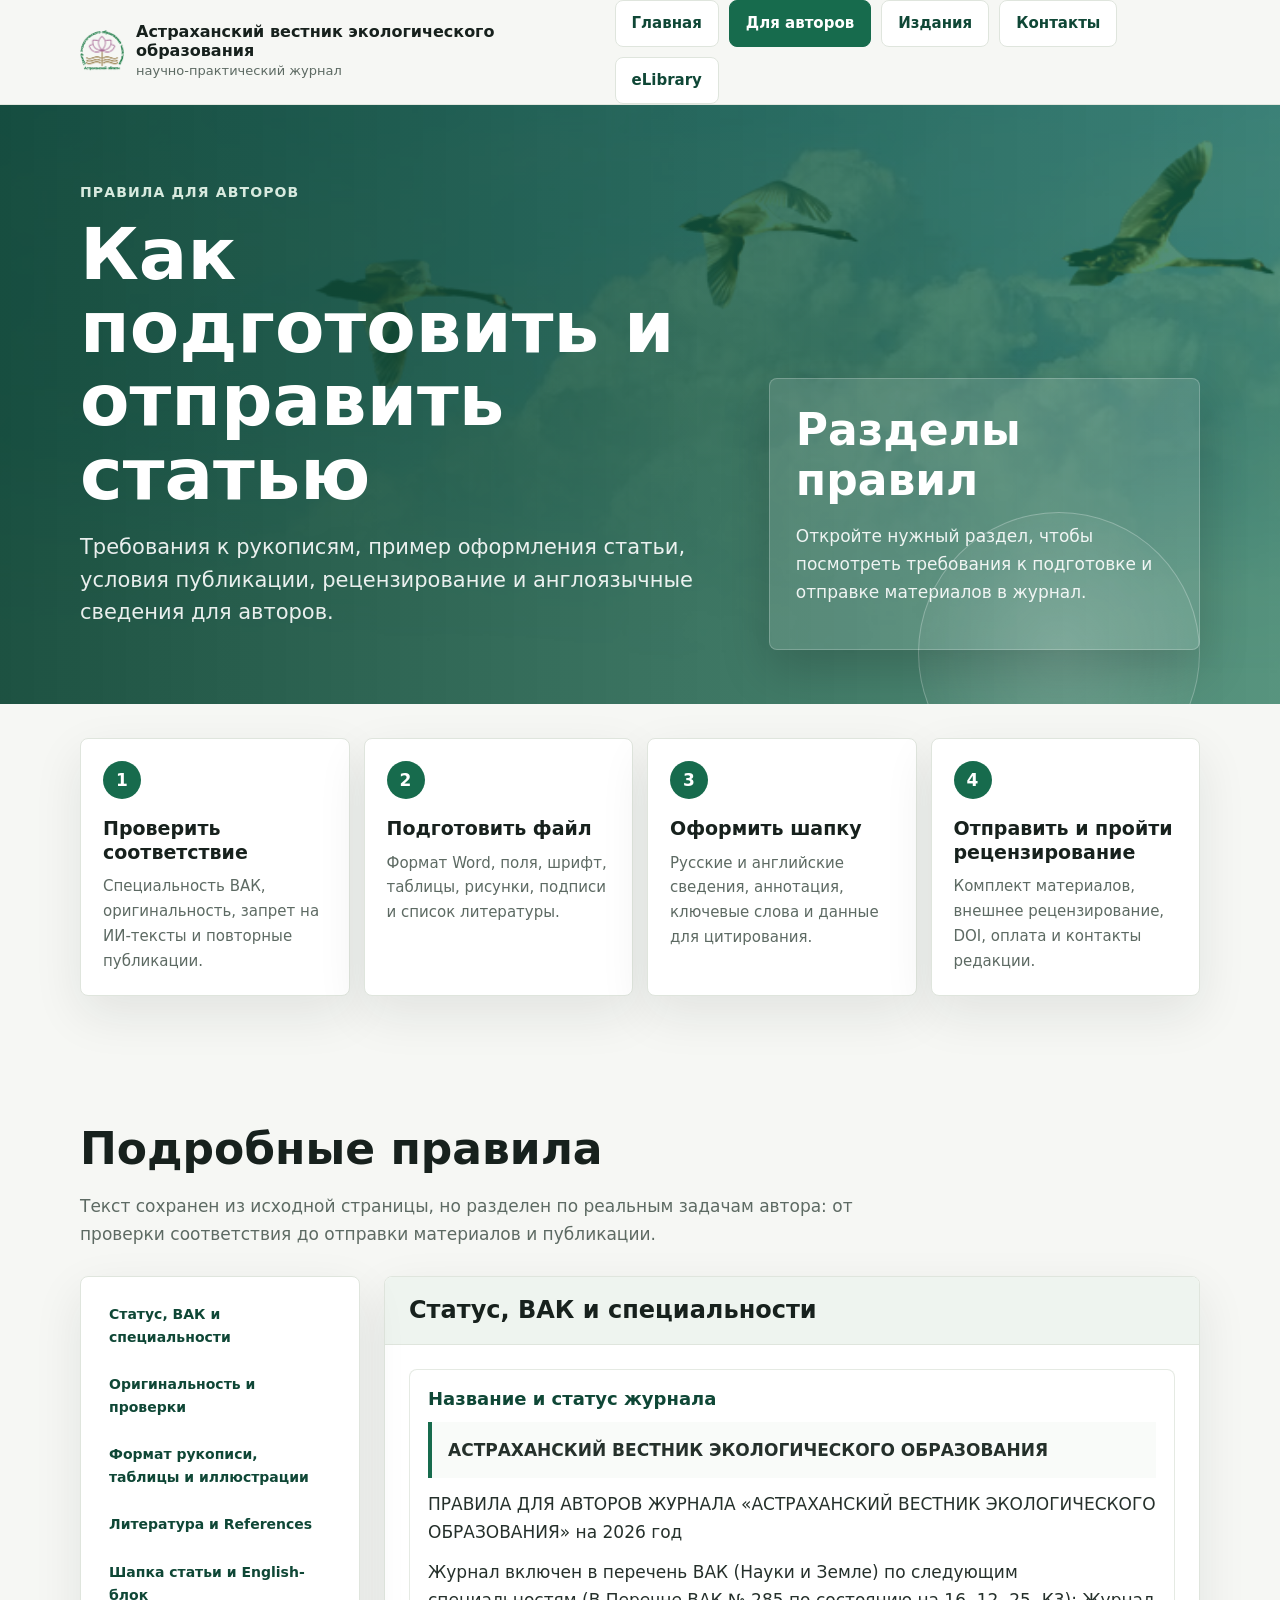
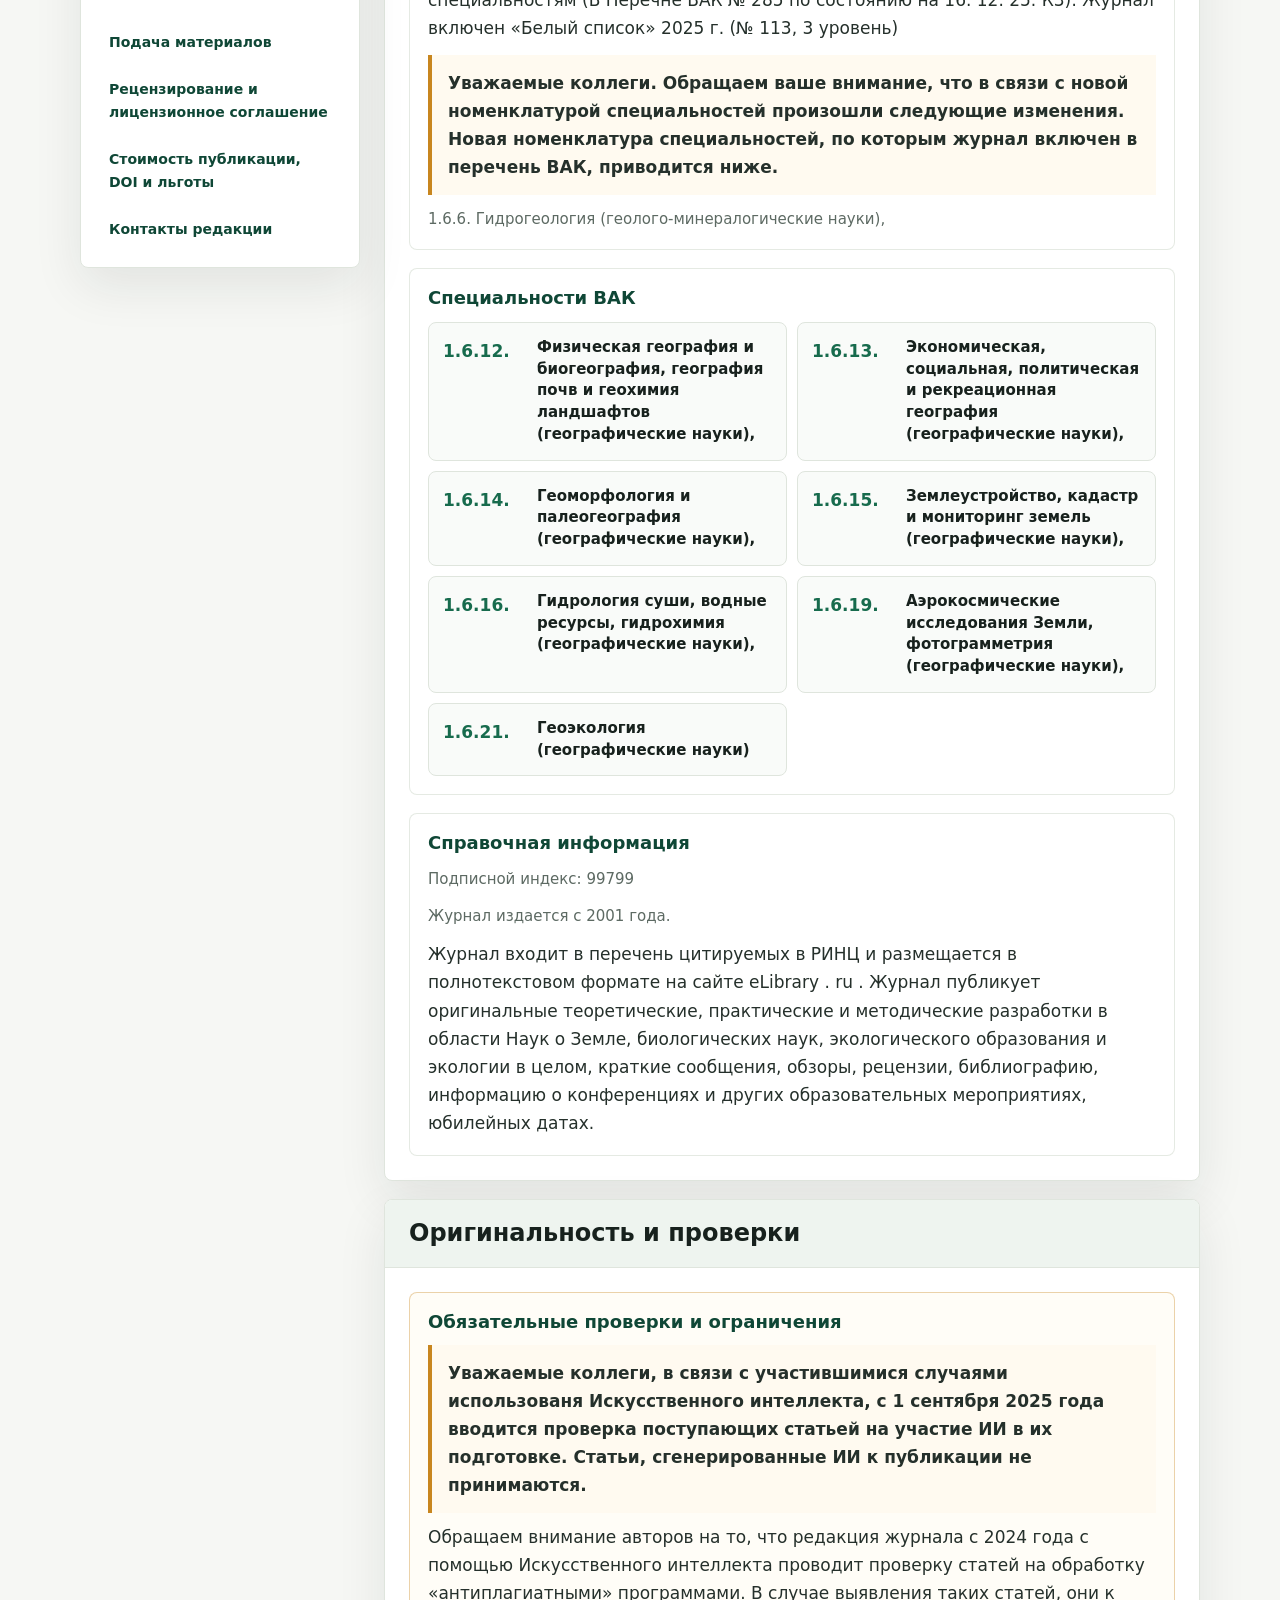
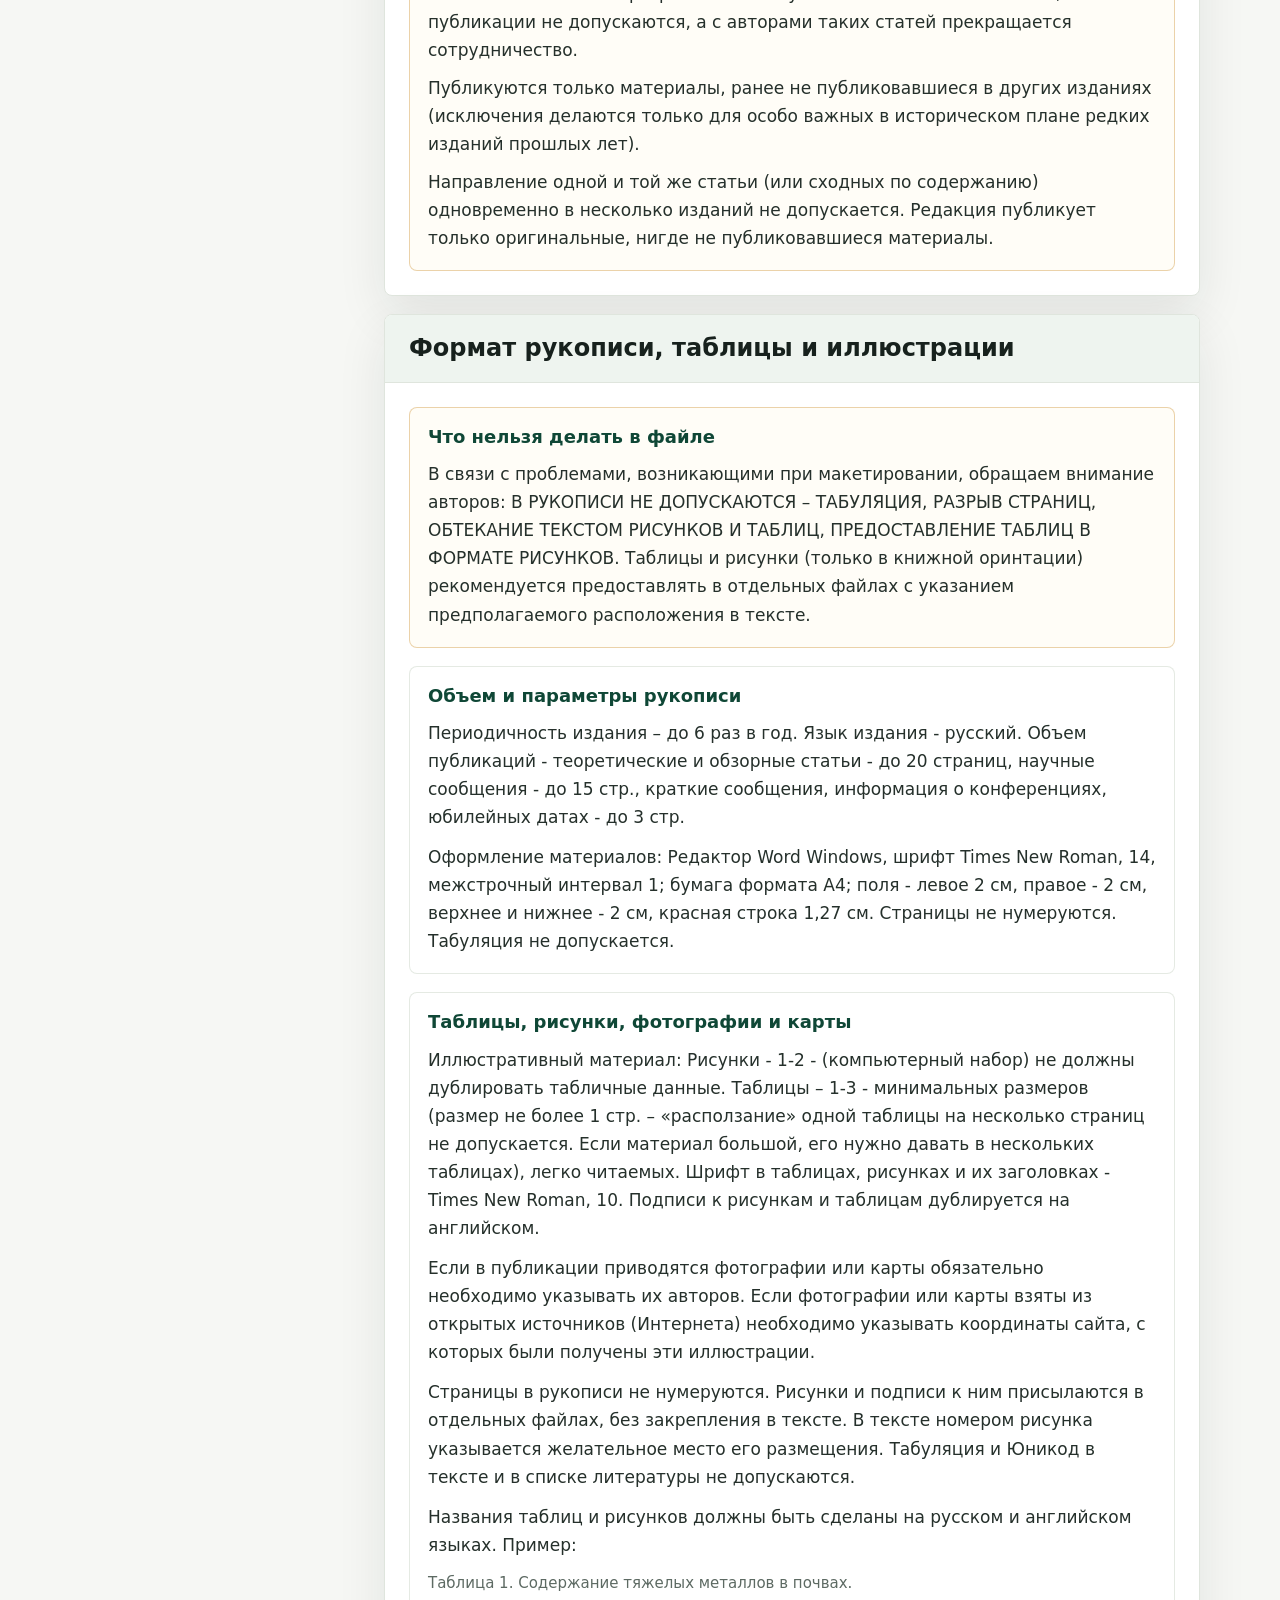
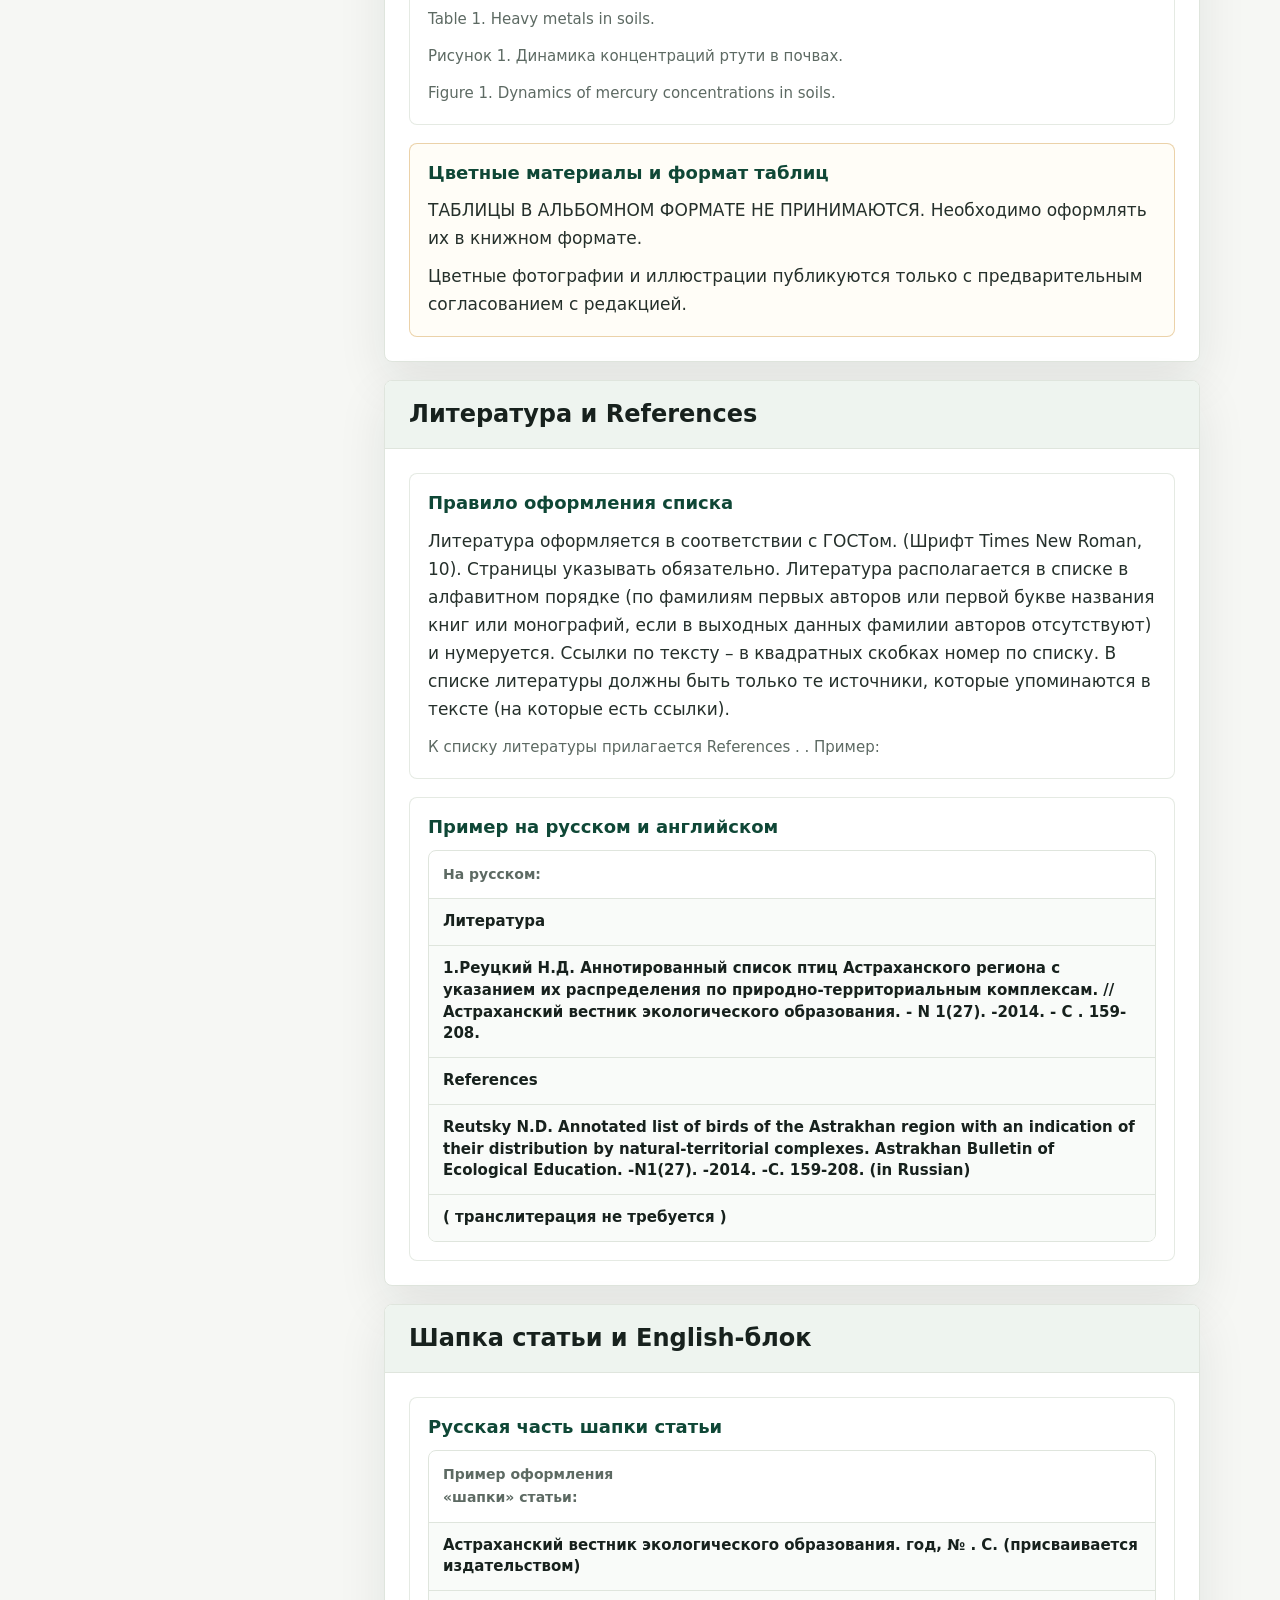
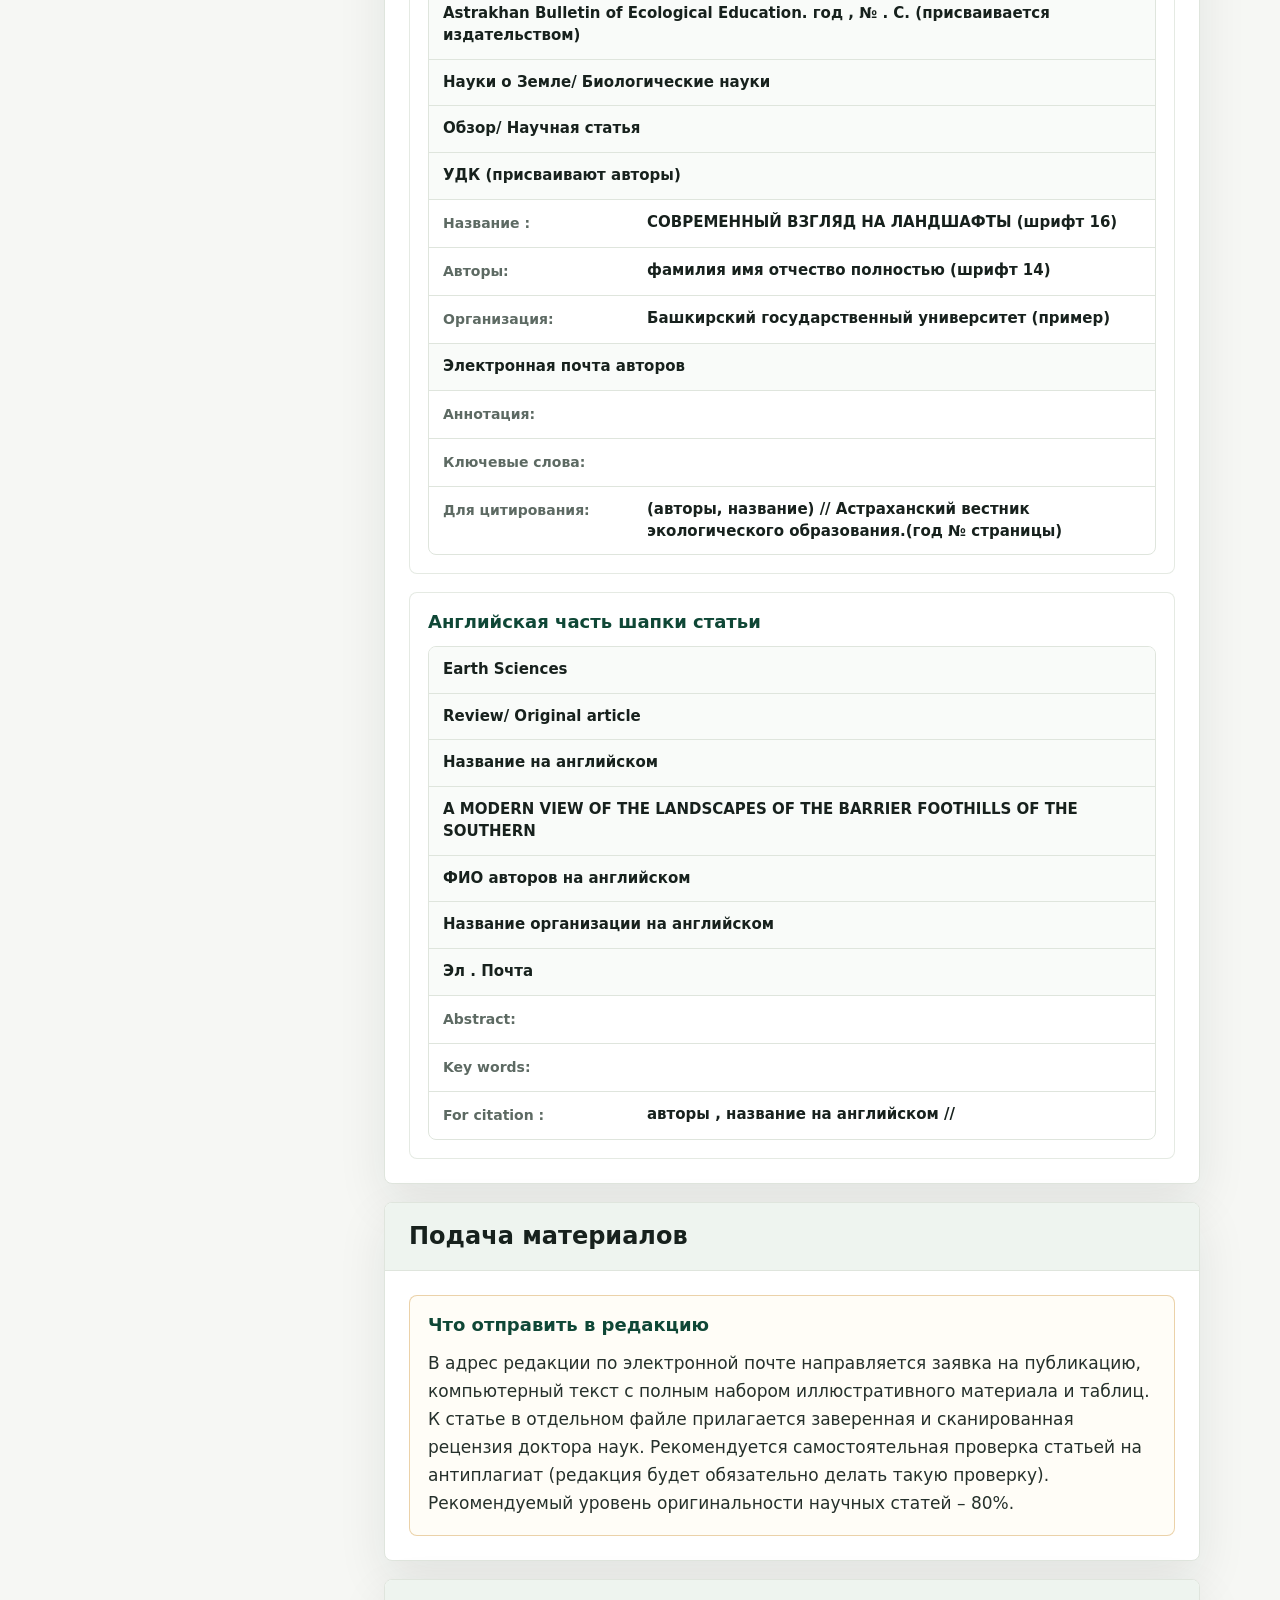
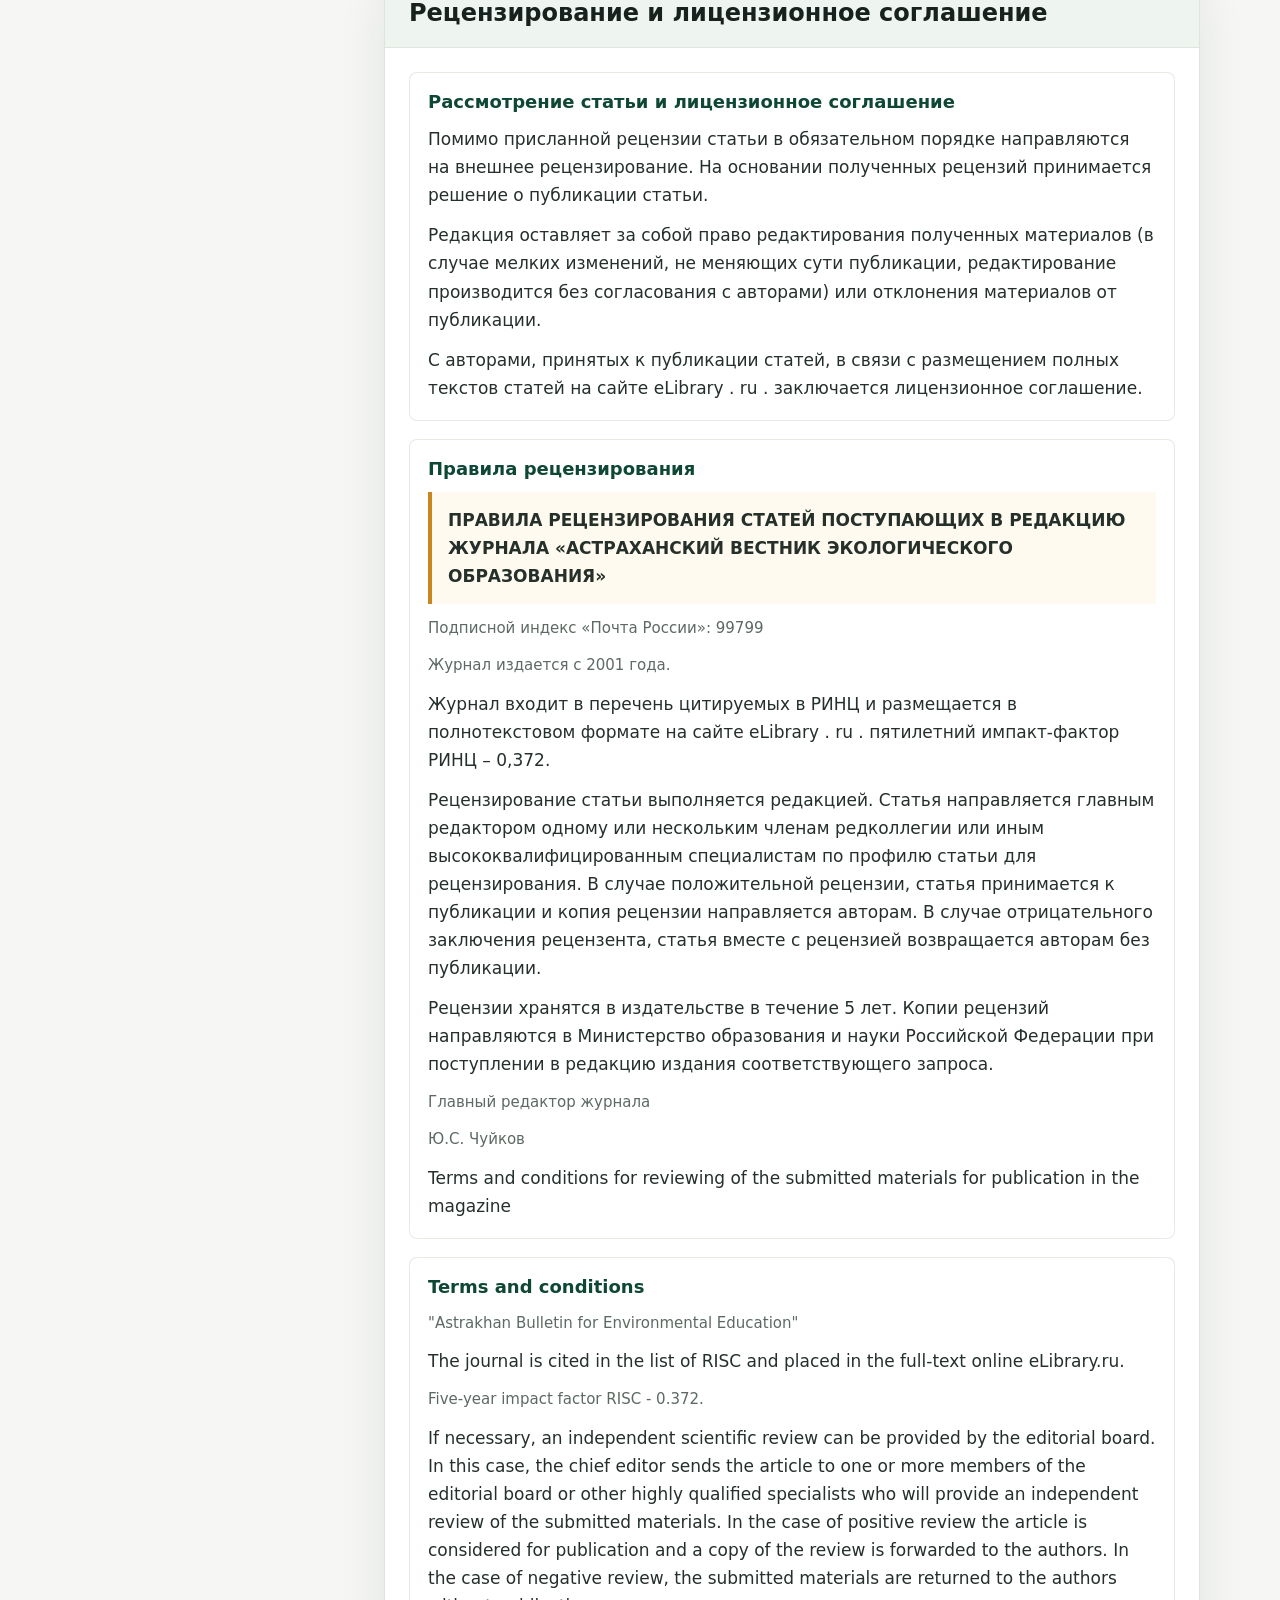
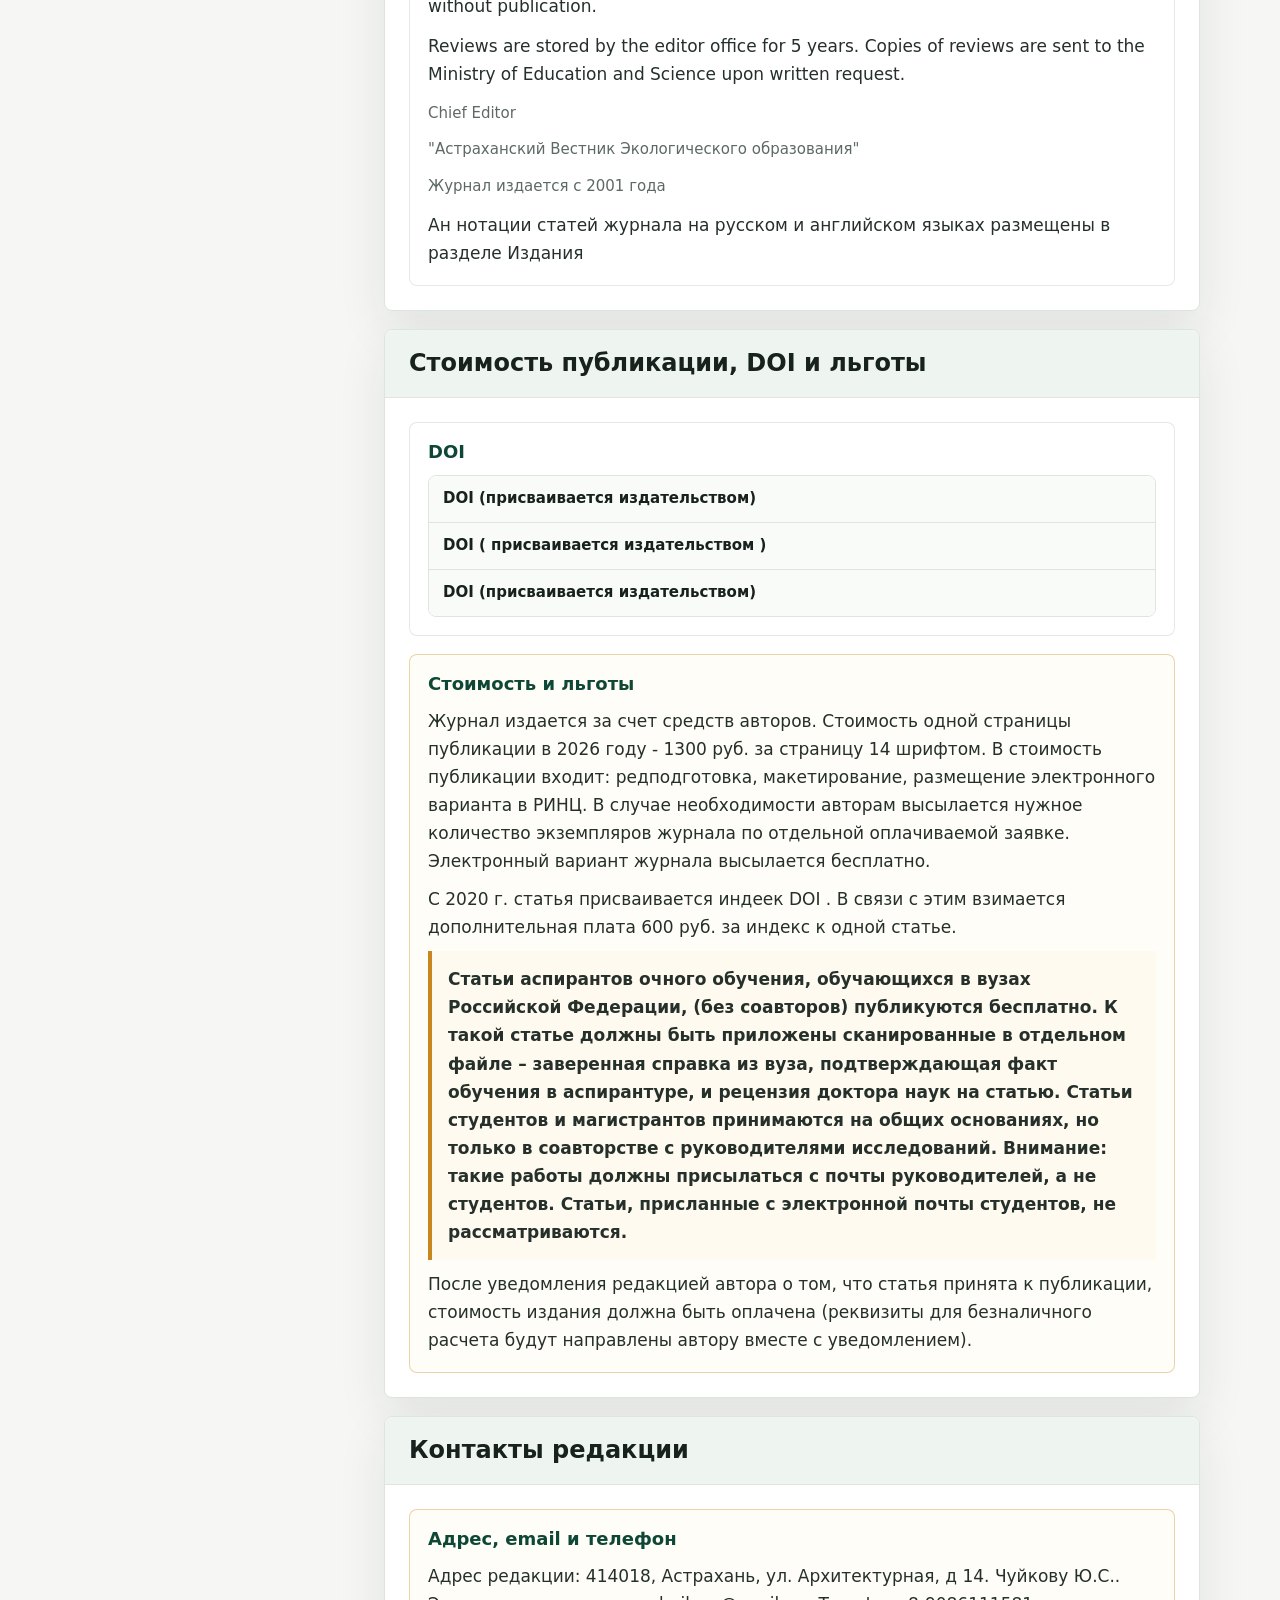
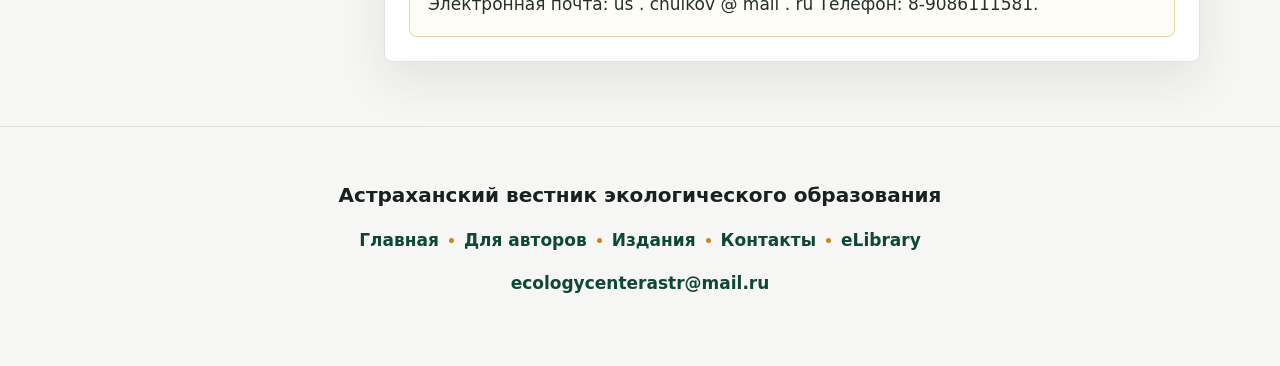
==== commit 4fe0fb6a: "Improve author rules page structure" ====
--- a/authors.html
+++ b/authors.html
@@ -5,33 +5,34 @@
   <meta name="viewport" content="width=device-width, initial-scale=1">
   <title>Правила для авторов | Астраханский вестник экологического образования</title>
   <meta name="description" content="Требования к рукописям и условия публикации">
-  <link rel="stylesheet" href="/css/site.css">
+  <link rel="stylesheet" href="css/site.css">
 </head>
 <body>
 <header class="topbar">
   <div class="topbar__inner">
-    <a class="brand" href="/">
-      <img src="/img/logo.png" alt="" class="brand__logo">
+    <a class="brand" href="index.html">
+      <img src="img/logo.png" alt="" class="brand__logo">
       <span><strong>Астраханский вестник экологического образования</strong><small>научно-практический журнал</small></span>
     </a>
     <nav class="nav" aria-label="Основная навигация">
-      <a href="/">Главная</a>
-      <a href="/authors.html" aria-current="page">Для авторов</a>
-      <a href="/issues.html">Издания</a>
-      <a href="/#contacts">Контакты</a>
+      <a href="index.html">Главная</a>
+      <a href="authors.html" aria-current="page">Для авторов</a>
+      <a href="issues.html">Издания</a>
+      <a href="index.html#contacts">Контакты</a>
       <a href="https://elibrary.ru/title_about.asp?id=32463" target="_blank" rel="noopener">eLibrary</a>
     </nav>
   </div>
 </header>
 <main>
 <section class="hero"><div class="hero__inner"><div><p class="eyebrow">Правила для авторов</p><h1>Как подготовить и отправить статью</h1><p class="lead">Требования к рукописям, пример оформления статьи, условия публикации, рецензирование и англоязычные сведения для авторов.</p></div><aside class="hero-card"><h2>Разделы правил</h2><p>Откройте нужный раздел, чтобы посмотреть требования к подготовке и отправке материалов в журнал.</p></aside></div></section>
-<section class="section"><div class="section__head"><h2>Правила для авторов</h2><p>Требования сгруппированы по смыслу: статус журнала, оформление рукописи, пример статьи, рецензирование и публикация.</p></div><div class="content-layout"><aside class="side-nav"><a href="#status">Статус журнала и тематика</a><a href="#requirements">Требования к рукописи</a><a href="#example">Пример оформления статьи</a><a href="#review">Рецензирование и публикация</a><a href="#english">English summary</a></aside><div class="content-flow"><section class="content-section" id="status"><div class="content-section__head"><h2>Статус журнала и тематика</h2></div><div class="content-section__body"><p class="content-paragraph content-paragraph--strong">АСТРАХАНСКИЙ ВЕСТНИК ЭКОЛОГИЧЕСКОГО ОБРАЗОВАНИЯ</p><p class="content-paragraph">ПРАВИЛА ДЛЯ АВТОРОВ ЖУРНАЛА «АСТРАХАНСКИЙ ВЕСТНИК ЭКОЛОГИЧЕСКОГО ОБРАЗОВАНИЯ» на 2026 год</p><p class="content-paragraph">Журнал включен в перечень ВАК (Науки и Земле) по следующим специальностям (В Перечне ВАК № 285 по состоянию на 16. 12. 25. К3): Журнал включен «Белый список» 2025 г. (№ 113, 3 уровень)</p><p class="content-paragraph content-paragraph--warning">Уважаемые коллеги, в связи с участившимися случаями использованя Искусственного интеллекта, с 1 сентября 2025 года вводится проверка поступающих статьей на участие ИИ в их подготовке. Статьи, сгенерированные ИИ к публикации не принимаются.</p><p class="content-paragraph content-paragraph--warning">Уважаемые коллеги. Обращаем ваше внимание, что в связи с новой номенклатурой специальностей произошли следующие изменения. Новая номенклатура специальностей, по которым журнал включен в перечень ВАК, приводится ниже.</p><p class="content-paragraph content-paragraph--small">1.6.6. Гидрогеология (геолого-минералогические науки),</p><p class="content-paragraph">1.6.12. Физическая география и биогеография, география почв и геохимия ландшафтов (географические науки),</p><p class="content-paragraph">1.6.13. Экономическая, социальная, политическая и рекреационная география (географические науки),</p><p class="content-paragraph content-paragraph--small">1.6.14. Геоморфология и палеогеография (географические науки),</p><p class="content-paragraph">1.6.15. Землеустройство, кадастр и мониторинг земель (географические науки),</p><p class="content-paragraph">1.6.16. Гидрология суши, водные ресурсы, гидрохимия (географические науки),</p><p class="content-paragraph">1.6.19. Аэрокосмические исследования Земли, фотограмметрия (географические науки),</p><p class="content-paragraph content-paragraph--small">1.6.21. Геоэкология (географические науки)</p></div></section><section class="content-section" id="requirements"><div class="content-section__head"><h2>Требования к рукописи</h2></div><div class="content-section__body"><p class="content-paragraph">В связи с проблемами, возникающими при макетировании, обращаем внимание авторов: В РУКОПИСИ НЕ ДОПУСКАЮТСЯ – ТАБУЛЯЦИЯ, РАЗРЫВ СТРАНИЦ, ОБТЕКАНИЕ ТЕКСТОМ РИСУНКОВ И ТАБЛИЦ, ПРЕДОСТАВЛЕНИЕ ТАБЛИЦ В ФОРМАТЕ РИСУНКОВ. Таблицы и рисунки (только в книжной оринтации) рекомендуется предоставлять в отдельных файлах с указанием предполагаемого расположения в тексте.</p><p class="content-paragraph">Обращаем внимание авторов на то, что редакция журнала с 2024 года с помощью Искусственного интеллекта проводит проверку статей на обработку «антиплагиатными» программами. В случае выявления таких статей, они к публикации не допускаются, а с авторами таких статей прекращается сотрудничество.</p><p class="content-paragraph content-paragraph--small">Подписной индекс: 99799</p><p class="content-paragraph content-paragraph--small">Журнал издается с 2001 года.</p><p class="content-paragraph">Журнал входит в перечень цитируемых в РИНЦ и размещается в полнотекстовом формате на сайте eLibrary . ru . Журнал публикует оригинальные теоретические, практические и методические разработки в области Наук о Земле, биологических наук, экологического образования и экологии в целом, краткие сообщения, обзоры, рецензии, библиографию, информацию о конференциях и других образовательных мероприятиях, юбилейных датах.</p><p class="content-paragraph">Публикуются только материалы, ранее не публиковавшиеся в других изданиях (исключения делаются только для особо важных в историческом плане редких изданий прошлых лет).</p><p class="content-paragraph">Периодичность издания – до 6 раз в год. Язык издания - русский. Объем публикаций - теоретические и обзорные статьи - до 20 страниц, научные сообщения - до 15 стр., краткие сообщения, информация о конференциях, юбилейных датах - до 3 стр.</p><p class="content-paragraph">Оформление материалов: Редактор Word Windows, шрифт Times New Roman, 14, межстрочный интервал 1; бумага формата А4; поля - левое 2 см, правое - 2 см, верхнее и нижнее - 2 см, красная строка 1,27 см. Страницы не нумеруются. Табуляция не допускается.</p><p class="content-paragraph">Литература оформляется в соответствии с ГОСТом. (Шрифт Times New Roman, 10). Страницы указывать обязательно. Литература располагается в списке в алфавитном порядке (по фамилиям первых авторов или первой букве названия книг или монографий, если в выходных данных фамилии авторов отсутствуют) и нумеруется. Ссылки по тексту – в квадратных скобках номер по списку. В списке литературы должны быть только те источники, которые упоминаются в тексте (на которые есть ссылки).</p><p class="content-paragraph content-paragraph--small">К списку литературы прилагается References . . Пример:</p><p class="content-paragraph content-paragraph--small">На русском:</p><p class="content-paragraph content-paragraph--small">Литература</p><p class="content-paragraph">1.Реуцкий Н.Д. Аннотированный список птиц Астраханского региона с указанием их распределения по природно-территориальным комплексам. //Астраханский вестник экологического образования. - N 1(27). -2014. - C . 159-208.</p><p class="content-paragraph content-paragraph--small">References</p><p class="content-paragraph">Reutsky N.D. Annotated list of birds of the Astrakhan region with an indication of their distribution by natural-territorial complexes. Astrakhan Bulletin of Ecological Education. -N1(27). -2014. -C. 159-208. (in Russian)</p><p class="content-paragraph content-paragraph--small">( транслитерация не требуется )</p><p class="content-paragraph">Иллюстративный материал: Рисунки - 1-2 - (компьютерный набор) не должны дублировать табличные данные. Таблицы – 1-3 - минимальных размеров (размер не более 1 стр. – «расползание» одной таблицы на несколько страниц не допускается. Если материал большой, его нужно давать в нескольких таблицах), легко читаемых. Шрифт в таблицах, рисунках и их заголовках - Times New Roman, 10. Подписи к рисункам и таблицам дублируется на английском.</p><p class="content-paragraph">Если в публикации приводятся фотографии или карты обязательно необходимо указывать их авторов. Если фотографии или карты взяты из открытых источников (Интернета) необходимо указывать координаты сайта, с которых были получены эти иллюстрации.</p><p class="content-paragraph">Страницы в рукописи не нумеруются. Рисунки и подписи к ним присылаются в отдельных файлах, без закрепления в тексте. В тексте номером рисунка указывается желательное место его размещения. Табуляция и Юникод в тексте и в списке литературы не допускаются.</p><p class="content-paragraph">Названия таблиц и рисунков должны быть сделаны на русском и английском языках. Пример:</p><p class="content-paragraph content-paragraph--small">Таблица 1. Содержание тяжелых металлов в почвах.</p><p class="content-paragraph content-paragraph--small">Table 1. Heavy metals in soils.</p><p class="content-paragraph content-paragraph--small">Рисунок 1. Динамика концентраций ртути в почвах.</p><p class="content-paragraph content-paragraph--small">Figure 1. Dynamics of mercury concentrations in soils.</p><p class="content-paragraph">Направление одной и той же статьи (или сходных по содержанию) одновременно в несколько изданий не допускается. Редакция публикует только оригинальные, нигде не публиковавшиеся материалы.</p><p class="content-paragraph">ТАБЛИЦЫ В АЛЬБОМНОМ ФОРМАТЕ НЕ ПРИНИМАЮТСЯ. Необходимо оформлять их в книжном формате.</p><p class="content-paragraph">Цветные фотографии и иллюстрации публикуются только с предварительным согласованием с редакцией.</p><p class="content-paragraph">В адрес редакции по электронной почте направляется заявка на публикацию, компьютерный текст с полным набором иллюстративного материала и таблиц. К статье в отдельном файле прилагается заверенная и сканированная рецензия доктора наук. Рекомендуется самостоятельная проверка статьей на антиплагиат (редакция будет обязательно делать такую проверку). Рекомендуемый уровень оригинальности научных статей – 80%.</p></div></section><section class="content-section" id="example"><div class="content-section__head"><h2>Пример оформления статьи</h2></div><div class="content-section__body"><p class="content-paragraph content-paragraph--small">Пример оформления «шапки» статьи:</p><p class="content-paragraph">Астраханский вестник экологического образования. год, № . С. (присваивается издательством)</p><p class="content-paragraph">Astrakhan Bulletin of Ecological Education. год , № . С. (присваивается издательством)</p><p class="content-paragraph content-paragraph--small">Науки о Земле/ Биологические науки</p><p class="content-paragraph content-paragraph--small">Обзор/ Научная статья</p><p class="content-paragraph content-paragraph--small">УДК (присваивают авторы)</p><p class="content-paragraph content-paragraph--small">Название : СОВРЕМЕННЫЙ ВЗГЛЯД НА ЛАНДШАФТЫ (шрифт 16)</p><p class="content-paragraph content-paragraph--small">Авторы: фамилия имя отчество полностью (шрифт 14)</p><p class="content-paragraph content-paragraph--small">Организация: Башкирский государственный университет (пример)</p><p class="content-paragraph content-paragraph--small">Электронная почта авторов</p><p class="content-paragraph content-paragraph--small">Аннотация:</p><p class="content-paragraph content-paragraph--small">Ключевые слова:</p><p class="content-paragraph">Для цитирования: (авторы, название) // Астраханский вестник экологического образования.(год № страницы)</p></div></section><section class="content-section" id="review"><div class="content-section__head"><h2>Рецензирование и публикация</h2></div><div class="content-section__body"><p class="content-paragraph content-paragraph--small">DOI (присваивается издательством)</p><p class="content-paragraph content-paragraph--small">DOI ( присваивается издательством )</p><p class="content-paragraph content-paragraph--small">DOI (присваивается издательством)</p><p class="content-paragraph">Помимо присланной рецензии статьи в обязательном порядке направляются на внешнее рецензирование. На основании полученных рецензий принимается решение о публикации статьи.</p><p class="content-paragraph">Редакция оставляет за собой право редактирования полученных материалов (в случае мелких изменений, не меняющих сути публикации, редактирование производится без согласования с авторами) или отклонения материалов от публикации.</p><p class="content-paragraph">С авторами, принятых к публикации статей, в связи с размещением полных текстов статей на сайте eLibrary . ru . заключается лицензионное соглашение.</p><p class="content-paragraph">Журнал издается за счет средств авторов. Стоимость одной страницы публикации в 2026 году - 1300 руб. за страницу 14 шрифтом. В стоимость публикации входит: редподготовка, макетирование, размещение электронного варианта в РИНЦ. В случае необходимости авторам высылается нужное количество экземпляров журнала по отдельной оплачиваемой заявке. Электронный вариант журнала высылается бесплатно.</p><p class="content-paragraph">С 2020 г. статья присваивается индеек DOI . В связи с этим взимается дополнительная плата 600 руб. за индекс к одной статье.</p><p class="content-paragraph content-paragraph--warning">Статьи аспирантов очного обучения, обучающихся в вузах Российской Федерации, (без соавторов) публикуются бесплатно. К такой статье должны быть приложены сканированные в отдельном файле – заверенная справка из вуза, подтверждающая факт обучения в аспирантуре, и рецензия доктора наук на статью. Статьи студентов и магистрантов принимаются на общих основаниях, но только в соавторстве с руководителями исследований. Внимание: такие работы должны присылаться с почты руководителей, а не студентов. Статьи, присланные с электронной почты студентов, не рассматриваются.</p><p class="content-paragraph">После уведомления редакцией автора о том, что статья принята к публикации, стоимость издания должна быть оплачена (реквизиты для безналичного расчета будут направлены автору вместе с уведомлением).</p><p class="content-paragraph">Адрес редакции: 414018, Астрахань, ул. Архитектурная, д 14. Чуйкову Ю.С.. Электронная почта: us . chuikov @ mail . ru Телефон: 8-9086111581.</p><p class="content-paragraph content-paragraph--warning">ПРАВИЛА РЕЦЕНЗИРОВАНИЯ СТАТЕЙ ПОСТУПАЮЩИХ В РЕДАКЦИЮ ЖУРНАЛА «АСТРАХАНСКИЙ ВЕСТНИК ЭКОЛОГИЧЕСКОГО ОБРАЗОВАНИЯ»</p><p class="content-paragraph content-paragraph--small">Подписной индекс «Почта России»: 99799</p><p class="content-paragraph content-paragraph--small">Журнал издается с 2001 года.</p><p class="content-paragraph">Журнал входит в перечень цитируемых в РИНЦ и размещается в полнотекстовом формате на сайте eLibrary . ru . пятилетний импакт-фактор РИНЦ – 0,372.</p><p class="content-paragraph">Рецензирование статьи выполняется редакцией. Статья направляется главным редактором одному или нескольким членам редколлегии или иным высококвалифицированным специалистам по профилю статьи для рецензирования. В случае положительной рецензии, статья принимается к публикации и копия рецензии направляется авторам. В случае отрицательного заключения рецензента, статья вместе с рецензией возвращается авторам без публикации.</p><p class="content-paragraph">Рецензии хранятся в издательстве в течение 5 лет. Копии рецензий направляются в Министерство образования и науки Российской Федерации при поступлении в редакцию издания соответствующего запроса.</p><p class="content-paragraph content-paragraph--small">Главный редактор журнала</p><p class="content-paragraph content-paragraph--small">Ю.С. Чуйков</p><p class="content-paragraph">Terms and conditions for reviewing of the submitted materials for publication in the magazine</p><p class="content-paragraph content-paragraph--small">&quot;Astrakhan Bulletin for Environmental Education&quot;</p></div></section><section class="content-section" id="english"><div class="content-section__head"><h2>English summary</h2></div><div class="content-section__body"><p class="content-paragraph content-paragraph--small">Earth Sciences</p><p class="content-paragraph content-paragraph--small">Review/ Original article</p><p class="content-paragraph content-paragraph--small">Название на английском</p><p class="content-paragraph content-paragraph--strong">A MODERN VIEW OF THE LANDSCAPES OF THE BARRIER FOOTHILLS OF THE SOUTHERN</p><p class="content-paragraph content-paragraph--small">ФИО авторов на английском</p><p class="content-paragraph content-paragraph--small">Название организации на английском</p><p class="content-paragraph content-paragraph--small">Эл . Почта</p><p class="content-paragraph content-paragraph--small">Abstract:</p><p class="content-paragraph content-paragraph--small">Key words:</p><p class="content-paragraph content-paragraph--small">For citation : авторы , название на английском //</p><p class="content-paragraph">The journal is cited in the list of RISC and placed in the full-text online eLibrary.ru.</p><p class="content-paragraph content-paragraph--small">Five-year impact factor RISC - 0.372.</p><p class="content-paragraph">If necessary, an independent scientific review can be provided by the editorial board. In this case, the chief editor sends the article to one or more members of the editorial board or other highly qualified specialists who will provide an independent review of the submitted materials. In the case of positive review the article is considered for publication and a copy of the review is forwarded to the authors. In the case of negative review, the submitted materials are returned to the authors without publication.</p><p class="content-paragraph">Reviews are stored by the editor office for 5 years. Copies of reviews are sent to the Ministry of Education and Science upon written request.</p><p class="content-paragraph content-paragraph--small">Chief Editor</p><p class="content-paragraph content-paragraph--small">&quot;Астраханский Вестник Экологического образования&quot;</p><p class="content-paragraph content-paragraph--small">Журнал издается с 2001 года</p><p class="content-paragraph">Ан нотации статей журнала на русском и английском языках размещены в разделе Издания</p></div></section></div></div></section>
+<section class="section section--tight"><div class="author-overview"><article><span>1</span><h3>Проверить соответствие</h3><p>Специальность ВАК, оригинальность, запрет на ИИ-тексты и повторные публикации.</p></article><article><span>2</span><h3>Подготовить файл</h3><p>Формат Word, поля, шрифт, таблицы, рисунки, подписи и список литературы.</p></article><article><span>3</span><h3>Оформить шапку</h3><p>Русские и английские сведения, аннотация, ключевые слова и данные для цитирования.</p></article><article><span>4</span><h3>Отправить и пройти рецензирование</h3><p>Комплект материалов, внешнее рецензирование, DOI, оплата и контакты редакции.</p></article></div></section>
+<section class="section"><div class="section__head"><h2>Подробные правила</h2><p>Текст сохранен из исходной страницы, но разделен по реальным задачам автора: от проверки соответствия до отправки материалов и публикации.</p></div><div class="content-layout"><aside class="side-nav"><a href="#status">Статус, ВАК и специальности</a><a href="#originality">Оригинальность и проверки</a><a href="#format">Формат рукописи, таблицы и иллюстрации</a><a href="#references">Литература и References</a><a href="#template">Шапка статьи и English-блок</a><a href="#submission">Подача материалов</a><a href="#review">Рецензирование и лицензионное соглашение</a><a href="#fees">Стоимость публикации, DOI и льготы</a><a href="#contacts">Контакты редакции</a></aside><div class="content-flow"><section class="content-section" id="status"><div class="content-section__head"><h2>Статус, ВАК и специальности</h2></div><div class="content-section__body"><div class="rule-group rule-group--plain"><h3>Название и статус журнала</h3><p class="content-paragraph content-paragraph--strong">АСТРАХАНСКИЙ ВЕСТНИК ЭКОЛОГИЧЕСКОГО ОБРАЗОВАНИЯ</p><p class="content-paragraph">ПРАВИЛА ДЛЯ АВТОРОВ ЖУРНАЛА «АСТРАХАНСКИЙ ВЕСТНИК ЭКОЛОГИЧЕСКОГО ОБРАЗОВАНИЯ» на 2026 год</p><p class="content-paragraph">Журнал включен в перечень ВАК (Науки и Земле) по следующим специальностям (В Перечне ВАК № 285 по состоянию на 16. 12. 25. К3): Журнал включен «Белый список» 2025 г. (№ 113, 3 уровень)</p><p class="content-paragraph content-paragraph--warning">Уважаемые коллеги. Обращаем ваше внимание, что в связи с новой номенклатурой специальностей произошли следующие изменения. Новая номенклатура специальностей, по которым журнал включен в перечень ВАК, приводится ниже.</p><p class="content-paragraph content-paragraph--small">1.6.6. Гидрогеология (геолого-минералогические науки),</p></div><div class="rule-group rule-group--specialties"><h3>Специальности ВАК</h3><ul class="specialty-list"><li class="specialty-row"><span>1.6.12.</span><strong>Физическая география и биогеография, география почв и геохимия ландшафтов (географические науки),</strong></li><li class="specialty-row"><span>1.6.13.</span><strong>Экономическая, социальная, политическая и рекреационная география (географические науки),</strong></li><li class="specialty-row"><span>1.6.14.</span><strong>Геоморфология и палеогеография (географические науки),</strong></li><li class="specialty-row"><span>1.6.15.</span><strong>Землеустройство, кадастр и мониторинг земель (географические науки),</strong></li><li class="specialty-row"><span>1.6.16.</span><strong>Гидрология суши, водные ресурсы, гидрохимия (географические науки),</strong></li><li class="specialty-row"><span>1.6.19.</span><strong>Аэрокосмические исследования Земли, фотограмметрия (географические науки),</strong></li><li class="specialty-row"><span>1.6.21.</span><strong>Геоэкология (географические науки)</strong></li></ul></div><div class="rule-group rule-group--plain"><h3>Справочная информация</h3><p class="content-paragraph content-paragraph--small">Подписной индекс: 99799</p><p class="content-paragraph content-paragraph--small">Журнал издается с 2001 года.</p><p class="content-paragraph">Журнал входит в перечень цитируемых в РИНЦ и размещается в полнотекстовом формате на сайте eLibrary . ru . Журнал публикует оригинальные теоретические, практические и методические разработки в области Наук о Земле, биологических наук, экологического образования и экологии в целом, краткие сообщения, обзоры, рецензии, библиографию, информацию о конференциях и других образовательных мероприятиях, юбилейных датах.</p></div></div></section><section class="content-section" id="originality"><div class="content-section__head"><h2>Оригинальность и проверки</h2></div><div class="content-section__body"><div class="rule-group rule-group--alerts"><h3>Обязательные проверки и ограничения</h3><div class="alert-stack"><p class="content-paragraph content-paragraph--warning">Уважаемые коллеги, в связи с участившимися случаями использованя Искусственного интеллекта, с 1 сентября 2025 года вводится проверка поступающих статьей на участие ИИ в их подготовке. Статьи, сгенерированные ИИ к публикации не принимаются.</p><p class="content-paragraph">Обращаем внимание авторов на то, что редакция журнала с 2024 года с помощью Искусственного интеллекта проводит проверку статей на обработку «антиплагиатными» программами. В случае выявления таких статей, они к публикации не допускаются, а с авторами таких статей прекращается сотрудничество.</p><p class="content-paragraph">Публикуются только материалы, ранее не публиковавшиеся в других изданиях (исключения делаются только для особо важных в историческом плане редких изданий прошлых лет).</p><p class="content-paragraph">Направление одной и той же статьи (или сходных по содержанию) одновременно в несколько изданий не допускается. Редакция публикует только оригинальные, нигде не публиковавшиеся материалы.</p></div></div></div></section><section class="content-section" id="format"><div class="content-section__head"><h2>Формат рукописи, таблицы и иллюстрации</h2></div><div class="content-section__body"><div class="rule-group rule-group--alerts"><h3>Что нельзя делать в файле</h3><div class="alert-stack"><p class="content-paragraph">В связи с проблемами, возникающими при макетировании, обращаем внимание авторов: В РУКОПИСИ НЕ ДОПУСКАЮТСЯ – ТАБУЛЯЦИЯ, РАЗРЫВ СТРАНИЦ, ОБТЕКАНИЕ ТЕКСТОМ РИСУНКОВ И ТАБЛИЦ, ПРЕДОСТАВЛЕНИЕ ТАБЛИЦ В ФОРМАТЕ РИСУНКОВ. Таблицы и рисунки (только в книжной оринтации) рекомендуется предоставлять в отдельных файлах с указанием предполагаемого расположения в тексте.</p></div></div><div class="rule-group rule-group--plain"><h3>Объем и параметры рукописи</h3><p class="content-paragraph">Периодичность издания – до 6 раз в год. Язык издания - русский. Объем публикаций - теоретические и обзорные статьи - до 20 страниц, научные сообщения - до 15 стр., краткие сообщения, информация о конференциях, юбилейных датах - до 3 стр.</p><p class="content-paragraph">Оформление материалов: Редактор Word Windows, шрифт Times New Roman, 14, межстрочный интервал 1; бумага формата А4; поля - левое 2 см, правое - 2 см, верхнее и нижнее - 2 см, красная строка 1,27 см. Страницы не нумеруются. Табуляция не допускается.</p></div><div class="rule-group rule-group--plain"><h3>Таблицы, рисунки, фотографии и карты</h3><p class="content-paragraph">Иллюстративный материал: Рисунки - 1-2 - (компьютерный набор) не должны дублировать табличные данные. Таблицы – 1-3 - минимальных размеров (размер не более 1 стр. – «расползание» одной таблицы на несколько страниц не допускается. Если материал большой, его нужно давать в нескольких таблицах), легко читаемых. Шрифт в таблицах, рисунках и их заголовках - Times New Roman, 10. Подписи к рисункам и таблицам дублируется на английском.</p><p class="content-paragraph">Если в публикации приводятся фотографии или карты обязательно необходимо указывать их авторов. Если фотографии или карты взяты из открытых источников (Интернета) необходимо указывать координаты сайта, с которых были получены эти иллюстрации.</p><p class="content-paragraph">Страницы в рукописи не нумеруются. Рисунки и подписи к ним присылаются в отдельных файлах, без закрепления в тексте. В тексте номером рисунка указывается желательное место его размещения. Табуляция и Юникод в тексте и в списке литературы не допускаются.</p><p class="content-paragraph">Названия таблиц и рисунков должны быть сделаны на русском и английском языках. Пример:</p><p class="content-paragraph content-paragraph--small">Таблица 1. Содержание тяжелых металлов в почвах.</p><p class="content-paragraph content-paragraph--small">Table 1. Heavy metals in soils.</p><p class="content-paragraph content-paragraph--small">Рисунок 1. Динамика концентраций ртути в почвах.</p><p class="content-paragraph content-paragraph--small">Figure 1. Dynamics of mercury concentrations in soils.</p></div><div class="rule-group rule-group--alerts"><h3>Цветные материалы и формат таблиц</h3><div class="alert-stack"><p class="content-paragraph">ТАБЛИЦЫ В АЛЬБОМНОМ ФОРМАТЕ НЕ ПРИНИМАЮТСЯ. Необходимо оформлять их в книжном формате.</p><p class="content-paragraph">Цветные фотографии и иллюстрации публикуются только с предварительным согласованием с редакцией.</p></div></div></div></section><section class="content-section" id="references"><div class="content-section__head"><h2>Литература и References</h2></div><div class="content-section__body"><div class="rule-group rule-group--plain"><h3>Правило оформления списка</h3><p class="content-paragraph">Литература оформляется в соответствии с ГОСТом. (Шрифт Times New Roman, 10). Страницы указывать обязательно. Литература располагается в списке в алфавитном порядке (по фамилиям первых авторов или первой букве названия книг или монографий, если в выходных данных фамилии авторов отсутствуют) и нумеруется. Ссылки по тексту – в квадратных скобках номер по списку. В списке литературы должны быть только те источники, которые упоминаются в тексте (на которые есть ссылки).</p><p class="content-paragraph content-paragraph--small">К списку литературы прилагается References . . Пример:</p></div><div class="rule-group rule-group--template"><h3>Пример на русском и английском</h3><div class="template-table"><div class="template-row"><span>На русском:</span><strong> </strong></div><div class="template-row template-row--wide"><strong>Литература</strong></div><div class="template-row template-row--wide"><strong>1.Реуцкий Н.Д. Аннотированный список птиц Астраханского региона с указанием их распределения по природно-территориальным комплексам. //Астраханский вестник экологического образования. - N 1(27). -2014. - C . 159-208.</strong></div><div class="template-row template-row--wide"><strong>References</strong></div><div class="template-row template-row--wide"><strong>Reutsky N.D. Annotated list of birds of the Astrakhan region with an indication of their distribution by natural-territorial complexes. Astrakhan Bulletin of Ecological Education. -N1(27). -2014. -C. 159-208. (in Russian)</strong></div><div class="template-row template-row--wide"><strong>( транслитерация не требуется )</strong></div></div></div></div></section><section class="content-section" id="template"><div class="content-section__head"><h2>Шапка статьи и English-блок</h2></div><div class="content-section__body"><div class="rule-group rule-group--template"><h3>Русская часть шапки статьи</h3><div class="template-table"><div class="template-row"><span>Пример оформления «шапки» статьи:</span><strong> </strong></div><div class="template-row template-row--wide"><strong>Астраханский вестник экологического образования. год, № . С. (присваивается издательством)</strong></div><div class="template-row template-row--wide"><strong>Astrakhan Bulletin of Ecological Education. год , № . С. (присваивается издательством)</strong></div><div class="template-row template-row--wide"><strong>Науки о Земле/ Биологические науки</strong></div><div class="template-row template-row--wide"><strong>Обзор/ Научная статья</strong></div><div class="template-row template-row--wide"><strong>УДК (присваивают авторы)</strong></div><div class="template-row"><span>Название :</span><strong>СОВРЕМЕННЫЙ ВЗГЛЯД НА ЛАНДШАФТЫ (шрифт 16)</strong></div><div class="template-row"><span>Авторы:</span><strong>фамилия имя отчество полностью (шрифт 14)</strong></div><div class="template-row"><span>Организация:</span><strong>Башкирский государственный университет (пример)</strong></div><div class="template-row template-row--wide"><strong>Электронная почта авторов</strong></div><div class="template-row"><span>Аннотация:</span><strong> </strong></div><div class="template-row"><span>Ключевые слова:</span><strong> </strong></div><div class="template-row"><span>Для цитирования:</span><strong>(авторы, название) // Астраханский вестник экологического образования.(год № страницы)</strong></div></div></div><div class="rule-group rule-group--template"><h3>Английская часть шапки статьи</h3><div class="template-table"><div class="template-row template-row--wide"><strong>Earth Sciences</strong></div><div class="template-row template-row--wide"><strong>Review/ Original article</strong></div><div class="template-row template-row--wide"><strong>Название на английском</strong></div><div class="template-row template-row--wide"><strong>A MODERN VIEW OF THE LANDSCAPES OF THE BARRIER FOOTHILLS OF THE SOUTHERN</strong></div><div class="template-row template-row--wide"><strong>ФИО авторов на английском</strong></div><div class="template-row template-row--wide"><strong>Название организации на английском</strong></div><div class="template-row template-row--wide"><strong>Эл . Почта</strong></div><div class="template-row"><span>Abstract:</span><strong> </strong></div><div class="template-row"><span>Key words:</span><strong> </strong></div><div class="template-row"><span>For citation :</span><strong>авторы , название на английском //</strong></div></div></div></div></section><section class="content-section" id="submission"><div class="content-section__head"><h2>Подача материалов</h2></div><div class="content-section__body"><div class="rule-group rule-group--alerts"><h3>Что отправить в редакцию</h3><div class="alert-stack"><p class="content-paragraph">В адрес редакции по электронной почте направляется заявка на публикацию, компьютерный текст с полным набором иллюстративного материала и таблиц. К статье в отдельном файле прилагается заверенная и сканированная рецензия доктора наук. Рекомендуется самостоятельная проверка статьей на антиплагиат (редакция будет обязательно делать такую проверку). Рекомендуемый уровень оригинальности научных статей – 80%.</p></div></div></div></section><section class="content-section" id="review"><div class="content-section__head"><h2>Рецензирование и лицензионное соглашение</h2></div><div class="content-section__body"><div class="rule-group rule-group--plain"><h3>Рассмотрение статьи и лицензионное соглашение</h3><p class="content-paragraph">Помимо присланной рецензии статьи в обязательном порядке направляются на внешнее рецензирование. На основании полученных рецензий принимается решение о публикации статьи.</p><p class="content-paragraph">Редакция оставляет за собой право редактирования полученных материалов (в случае мелких изменений, не меняющих сути публикации, редактирование производится без согласования с авторами) или отклонения материалов от публикации.</p><p class="content-paragraph">С авторами, принятых к публикации статей, в связи с размещением полных текстов статей на сайте eLibrary . ru . заключается лицензионное соглашение.</p></div><div class="rule-group rule-group--plain"><h3>Правила рецензирования</h3><p class="content-paragraph content-paragraph--warning">ПРАВИЛА РЕЦЕНЗИРОВАНИЯ СТАТЕЙ ПОСТУПАЮЩИХ В РЕДАКЦИЮ ЖУРНАЛА «АСТРАХАНСКИЙ ВЕСТНИК ЭКОЛОГИЧЕСКОГО ОБРАЗОВАНИЯ»</p><p class="content-paragraph content-paragraph--small">Подписной индекс «Почта России»: 99799</p><p class="content-paragraph content-paragraph--small">Журнал издается с 2001 года.</p><p class="content-paragraph">Журнал входит в перечень цитируемых в РИНЦ и размещается в полнотекстовом формате на сайте eLibrary . ru . пятилетний импакт-фактор РИНЦ – 0,372.</p><p class="content-paragraph">Рецензирование статьи выполняется редакцией. Статья направляется главным редактором одному или нескольким членам редколлегии или иным высококвалифицированным специалистам по профилю статьи для рецензирования. В случае положительной рецензии, статья принимается к публикации и копия рецензии направляется авторам. В случае отрицательного заключения рецензента, статья вместе с рецензией возвращается авторам без публикации.</p><p class="content-paragraph">Рецензии хранятся в издательстве в течение 5 лет. Копии рецензий направляются в Министерство образования и науки Российской Федерации при поступлении в редакцию издания соответствующего запроса.</p><p class="content-paragraph content-paragraph--small">Главный редактор журнала</p><p class="content-paragraph content-paragraph--small">Ю.С. Чуйков</p><p class="content-paragraph">Terms and conditions for reviewing of the submitted materials for publication in the magazine</p></div><div class="rule-group rule-group--plain"><h3>Terms and conditions</h3><p class="content-paragraph content-paragraph--small">&quot;Astrakhan Bulletin for Environmental Education&quot;</p><p class="content-paragraph">The journal is cited in the list of RISC and placed in the full-text online eLibrary.ru.</p><p class="content-paragraph content-paragraph--small">Five-year impact factor RISC - 0.372.</p><p class="content-paragraph">If necessary, an independent scientific review can be provided by the editorial board. In this case, the chief editor sends the article to one or more members of the editorial board or other highly qualified specialists who will provide an independent review of the submitted materials. In the case of positive review the article is considered for publication and a copy of the review is forwarded to the authors. In the case of negative review, the submitted materials are returned to the authors without publication.</p><p class="content-paragraph">Reviews are stored by the editor office for 5 years. Copies of reviews are sent to the Ministry of Education and Science upon written request.</p><p class="content-paragraph content-paragraph--small">Chief Editor</p><p class="content-paragraph content-paragraph--small">&quot;Астраханский Вестник Экологического образования&quot;</p><p class="content-paragraph content-paragraph--small">Журнал издается с 2001 года</p><p class="content-paragraph">Ан нотации статей журнала на русском и английском языках размещены в разделе Издания</p></div></div></section><section class="content-section" id="fees"><div class="content-section__head"><h2>Стоимость публикации, DOI и льготы</h2></div><div class="content-section__body"><div class="rule-group rule-group--template"><h3>DOI</h3><div class="template-table"><div class="template-row template-row--wide"><strong>DOI (присваивается издательством)</strong></div><div class="template-row template-row--wide"><strong>DOI ( присваивается издательством )</strong></div><div class="template-row template-row--wide"><strong>DOI (присваивается издательством)</strong></div></div></div><div class="rule-group rule-group--alerts"><h3>Стоимость и льготы</h3><div class="alert-stack"><p class="content-paragraph">Журнал издается за счет средств авторов. Стоимость одной страницы публикации в 2026 году - 1300 руб. за страницу 14 шрифтом. В стоимость публикации входит: редподготовка, макетирование, размещение электронного варианта в РИНЦ. В случае необходимости авторам высылается нужное количество экземпляров журнала по отдельной оплачиваемой заявке. Электронный вариант журнала высылается бесплатно.</p><p class="content-paragraph">С 2020 г. статья присваивается индеек DOI . В связи с этим взимается дополнительная плата 600 руб. за индекс к одной статье.</p><p class="content-paragraph content-paragraph--warning">Статьи аспирантов очного обучения, обучающихся в вузах Российской Федерации, (без соавторов) публикуются бесплатно. К такой статье должны быть приложены сканированные в отдельном файле – заверенная справка из вуза, подтверждающая факт обучения в аспирантуре, и рецензия доктора наук на статью. Статьи студентов и магистрантов принимаются на общих основаниях, но только в соавторстве с руководителями исследований. Внимание: такие работы должны присылаться с почты руководителей, а не студентов. Статьи, присланные с электронной почты студентов, не рассматриваются.</p><p class="content-paragraph">После уведомления редакцией автора о том, что статья принята к публикации, стоимость издания должна быть оплачена (реквизиты для безналичного расчета будут направлены автору вместе с уведомлением).</p></div></div></div></section><section class="content-section" id="contacts"><div class="content-section__head"><h2>Контакты редакции</h2></div><div class="content-section__body"><div class="rule-group rule-group--alerts"><h3>Адрес, email и телефон</h3><div class="alert-stack"><p class="content-paragraph">Адрес редакции: 414018, Астрахань, ул. Архитектурная, д 14. Чуйкову Ю.С.. Электронная почта: us . chuikov @ mail . ru Телефон: 8-9086111581.</p></div></div></div></section></div></div></section>
 </main>
 <footer class="site-footer">
   <div class="footer-card">
     <p class="footer-title">Астраханский вестник экологического образования</p>
     <nav class="footer-nav" aria-label="Навигация в подвале">
-      <a href="/">Главная</a><span></span><a href="/authors.html">Для авторов</a><span></span><a href="/issues.html">Издания</a><span></span><a href="/#contacts">Контакты</a><span></span><a href="https://elibrary.ru/title_about.asp?id=32463" target="_blank" rel="noopener">eLibrary</a>
+      <a href="index.html">Главная</a><span></span><a href="authors.html">Для авторов</a><span></span><a href="issues.html">Издания</a><span></span><a href="index.html#contacts">Контакты</a><span></span><a href="https://elibrary.ru/title_about.asp?id=32463" target="_blank" rel="noopener">eLibrary</a>
     </nav>
     <p class="footer-contact"><a href="mailto:ecologycenterastr@mail.ru">ecologycenterastr@mail.ru</a></p>
   </div>
--- a/css/site.css
+++ b/css/site.css
@@ -1 +1,2 @@
 :root{color-scheme:light;--page:#f6f7f4;--paper:#fff;--ink:#17211d;--muted:#5d6a63;--line:#dfe5dd;--green:#176b4d;--green-dark:#0f4736;--amber:#c8861f;--soft:#eef4ef;--shadow:0 18px 50px rgba(23,33,29,.09);--shadow-strong:0 28px 80px rgba(15,71,54,.18)}*{box-sizing:border-box}html{scroll-behavior:smooth}body{margin:0;background:var(--page);color:var(--ink);font:17px/1.65 Inter,system-ui,-apple-system,BlinkMacSystemFont,"Segoe UI",Arial,sans-serif}a{color:var(--green-dark)}h1,h2,h3,p{margin-top:0}.topbar{position:sticky;top:0;z-index:20;border-bottom:1px solid rgba(223,229,221,.9);background:rgba(246,247,244,.94);backdrop-filter:blur(14px)}.topbar__inner,.section,.hero__inner{width:min(1120px,calc(100% - 40px));margin:0 auto}.topbar__inner{min-height:78px;display:flex;align-items:center;justify-content:space-between;gap:24px}.brand{display:flex;align-items:center;gap:12px;color:var(--ink);text-decoration:none}.brand__logo{width:44px;height:44px;object-fit:contain}.brand strong{display:block;font-size:16px;line-height:1.2}.brand small{display:block;color:var(--muted);font-size:13px}.nav,.footer-nav{display:flex;flex-wrap:wrap;align-items:center;gap:10px}.nav a,.button,.contact-form button{display:inline-flex;align-items:center;justify-content:center;min-height:42px;padding:10px 16px;border:1px solid var(--line);border-radius:8px;color:var(--green-dark);background:var(--paper);text-decoration:none;font-size:15px;font-weight:800;transition:transform .18s ease,box-shadow .18s ease,border-color .18s ease,background .18s ease}.nav a[aria-current=page],.button--primary,.contact-form button{border-color:var(--green);color:#fff;background:var(--green)}.nav a:hover,.button:hover,.contact-form button:hover{transform:translateY(-1px);box-shadow:0 10px 24px rgba(23,33,29,.12)}.hero{position:relative;overflow:hidden;background:linear-gradient(90deg,rgba(15,71,54,.94),rgba(23,107,77,.72)),url('/img/sky.jpg') center/cover no-repeat;color:#fff}.hero:after{content:"";position:absolute;right:min(7vw,80px);bottom:-90px;width:280px;height:280px;border:1px solid rgba(255,255,255,.26);border-radius:50%;background:radial-gradient(circle,rgba(255,255,255,.18),rgba(255,255,255,0));animation:soft-pulse 9s ease-in-out infinite;pointer-events:none}.hero__inner{position:relative;z-index:1;display:grid;grid-template-columns:minmax(0,1.2fr) minmax(280px,.8fr);gap:42px;align-items:end;min-height:430px;padding:76px 0 54px}.hero--home .hero__inner{min-height:560px;align-items:center}@keyframes soft-pulse{0%,100%{transform:translate3d(0,0,0) scale(1)}50%{transform:translate3d(8px,-10px,0) scale(1.03)}}.eyebrow{margin:0 0 14px;color:#d8eadf;font-size:14px;font-weight:900;letter-spacing:.08em;text-transform:uppercase}h1{max-width:820px;margin-bottom:20px;font-size:clamp(38px,6vw,72px);line-height:1.02}h2{margin-bottom:18px;font-size:clamp(28px,4vw,44px);line-height:1.12}h3{margin-bottom:10px;font-size:22px;line-height:1.25}.lead{max-width:760px;color:rgba(255,255,255,.9);font-size:21px;line-height:1.55}.hero-card{padding:26px;border:1px solid rgba(255,255,255,.22);border-radius:8px;background:rgba(255,255,255,.12);box-shadow:0 20px 50px rgba(0,0,0,.18)}.hero-card p{color:rgba(255,255,255,.9)}.hero-card a{color:#fff;font-weight:900}.section{padding:64px 0}.section--tight{padding-top:34px}.home-panel{margin-top:-42px;position:relative;z-index:2}.section__head{max-width:780px;margin-bottom:28px}.section__head p,.muted{color:var(--muted)}.grid{display:grid;grid-template-columns:repeat(2,minmax(0,1fr));gap:18px}.grid--three{grid-template-columns:repeat(3,minmax(0,1fr))}.card,.notice,.issue-card,.article-card,.content-section,.contact-panel{border:1px solid var(--line);border-radius:8px;background:var(--paper);box-shadow:var(--shadow)}.card{padding:26px;transition:transform .18s ease,box-shadow .18s ease,border-color .18s ease}.card:hover{transform:translateY(-3px);border-color:rgba(23,107,77,.32);box-shadow:var(--shadow-strong)}.feature-link{min-height:270px;display:flex;flex-direction:column;justify-content:space-between}.feature-link:after{content:"";width:54px;height:4px;margin-top:24px;border-radius:999px;background:var(--amber)}.stat-strip{display:grid;grid-template-columns:repeat(3,minmax(0,1fr));gap:1px;overflow:hidden;border:1px solid var(--line);border-radius:8px;background:var(--line);box-shadow:var(--shadow-strong)}.stat{padding:24px;background:var(--paper)}.stat strong{display:block;margin-bottom:5px;color:var(--green);font-size:28px;line-height:1}.stat span{color:var(--muted);font-size:14px;font-weight:800}.tagline{display:flex;flex-wrap:wrap;gap:8px;margin-top:18px}.tagline span{padding:6px 10px;border-radius:999px;background:rgba(238,244,239,.95);color:var(--green-dark);font-size:14px;font-weight:800}.process{display:grid;grid-template-columns:.85fr 1.15fr;gap:24px}.process__intro{padding:30px;border-radius:8px;color:#fff;background:var(--green-dark);box-shadow:var(--shadow)}.process__intro p{color:rgba(255,255,255,.82)}.process-list{display:grid;gap:12px;margin:0;padding:0;list-style:none}.process-list li{display:grid;grid-template-columns:40px minmax(0,1fr);gap:14px;padding:18px 20px;border:1px solid var(--line);border-radius:8px;background:var(--paper)}.process-list span{display:inline-flex;align-items:center;justify-content:center;width:40px;height:40px;border-radius:50%;color:#fff;background:var(--green);font-weight:900}.contact-panel{display:grid;grid-template-columns:.9fr 1.1fr;gap:28px;padding:34px}.contact-form{display:grid;gap:14px}.contact-form label{display:grid;gap:6px;color:var(--muted);font-size:14px;font-weight:800}.contact-form input,.contact-form textarea{width:100%;padding:12px 14px;border:1px solid var(--line);border-radius:8px;background:#fff;color:var(--ink);font:inherit}.contact-form button{justify-self:start;cursor:pointer}.contact-email a{font-size:20px;font-weight:900}.content-layout{display:grid;grid-template-columns:280px minmax(0,1fr);gap:24px;align-items:start}.side-nav{position:sticky;top:96px;display:grid;gap:8px;padding:18px;border:1px solid var(--line);border-radius:8px;background:var(--paper);box-shadow:var(--shadow)}.side-nav a{display:block;padding:8px 10px;border-radius:6px;color:var(--green-dark);text-decoration:none;font-size:14px;font-weight:800}.side-nav a:hover{background:var(--soft)}.content-flow,.article-list{display:grid;gap:18px}.content-section{overflow:hidden}.content-section__head{padding:20px 24px;border-bottom:1px solid var(--line);background:var(--soft)}.content-section__head h2{margin:0;font-size:24px}.content-section__body{display:grid;gap:14px;padding:24px}.content-paragraph{margin:0;color:#25302b}.content-paragraph--strong{padding:14px 16px;border-left:4px solid var(--green);background:#f9fbf9;font-weight:800}.content-paragraph--warning{padding:14px 16px;border-left:4px solid var(--amber);background:#fffaf0;font-weight:800}.content-paragraph--small{color:var(--muted);font-size:15px}.issue-grid{display:grid;gap:18px}.issue-card{display:grid;grid-template-columns:minmax(0,1fr) auto;gap:24px;align-items:center;padding:26px}.issue-meta{margin-bottom:8px;color:var(--green);font-weight:900}.issue-toolbar{display:flex;flex-wrap:wrap;align-items:center;justify-content:space-between;gap:16px;margin-bottom:24px}.issue-toolbar nav{display:flex;flex-wrap:wrap;gap:8px}.issue-toolbar nav a{display:inline-flex;align-items:center;justify-content:center;width:36px;height:36px;border-radius:50%;background:var(--paper);border:1px solid var(--line);color:var(--green-dark);text-decoration:none;font-weight:900}.article-card{overflow:hidden}.article-card__head{display:grid;grid-template-columns:46px minmax(0,1fr);gap:16px;align-items:start;padding:22px 24px;border-bottom:1px solid var(--line);background:var(--soft)}.article-card__head span{display:inline-flex;align-items:center;justify-content:center;width:46px;height:46px;border-radius:50%;background:var(--green);color:#fff;font-weight:900}.article-card__head h2{margin:0;font-size:24px}.article-card__body{display:grid;gap:13px;padding:24px}.site-footer{padding:52px 20px;border-top:1px solid var(--line)}.footer-card{width:min(900px,100%);margin:0 auto;text-align:center}.footer-title{margin-bottom:14px;font-weight:900;font-size:20px}.footer-nav{justify-content:center;margin-bottom:14px}.footer-nav a{text-decoration:none;font-weight:800}.footer-nav span{width:5px;height:5px;border-radius:50%;background:var(--amber)}.footer-contact a{font-weight:900;text-decoration:none}@media(max-width:820px){.topbar__inner{align-items:flex-start;flex-direction:column;padding:16px 0}.nav{justify-content:flex-start}.hero__inner,.grid,.grid--three,.stat-strip,.process,.contact-panel,.content-layout,.issue-card{grid-template-columns:1fr}.hero__inner,.hero--home .hero__inner{min-height:0;padding:52px 0 36px}.home-panel{margin-top:18px}.side-nav{position:static}.issue-card .button{justify-self:start}}@media(max-width:520px){body{font-size:16px}.topbar__inner,.section,.hero__inner{width:min(100% - 28px,1120px)}h1{font-size:38px}.card,.content-section__body,.article-card__body{padding:20px}.brand strong{font-size:14px}}
+.author-overview{display:grid;grid-template-columns:repeat(4,minmax(0,1fr));gap:14px}.author-overview article{min-height:220px;padding:22px;border:1px solid var(--line);border-radius:8px;background:var(--paper);box-shadow:var(--shadow)}.author-overview span{display:inline-flex;align-items:center;justify-content:center;width:38px;height:38px;margin-bottom:18px;border-radius:50%;color:#fff;background:var(--green);font-weight:900}.author-overview h3{font-size:19px}.author-overview p{margin:0;color:var(--muted);font-size:15px}.content-section__body{gap:18px}.rule-group{display:grid;gap:12px;padding:18px;border:1px solid rgba(223,229,221,.8);border-radius:8px;background:#fff}.rule-group h3{margin:0;color:var(--green-dark);font-size:18px}.rule-group--alerts{border-color:rgba(200,134,31,.36);background:#fffdf7}.alert-stack{display:grid;gap:10px}.specialty-list{display:grid;grid-template-columns:repeat(2,minmax(0,1fr));gap:10px;margin:0;padding:0;list-style:none}.specialty-row{display:grid;grid-template-columns:82px minmax(0,1fr);gap:12px;align-items:start;padding:14px;border:1px solid var(--line);border-radius:8px;background:#f9fbf9}.specialty-row span{color:var(--green);font-weight:900}.specialty-row strong{font-size:15px;line-height:1.45}.template-table{display:grid;overflow:hidden;border:1px solid var(--line);border-radius:8px;background:#fff}.template-row{display:grid;grid-template-columns:190px minmax(0,1fr);gap:14px;padding:12px 14px;border-bottom:1px solid var(--line)}.template-row:last-child{border-bottom:0}.template-row span{color:var(--muted);font-size:14px;font-weight:800}.template-row strong{font-size:15px;line-height:1.45}.template-row--wide{grid-template-columns:1fr;background:#f9fbf9}@media(max-width:960px){.author-overview,.specialty-list{grid-template-columns:repeat(2,minmax(0,1fr))}}@media(max-width:620px){.author-overview,.specialty-list,.template-row,.specialty-row{grid-template-columns:1fr}.author-overview article{min-height:0}}
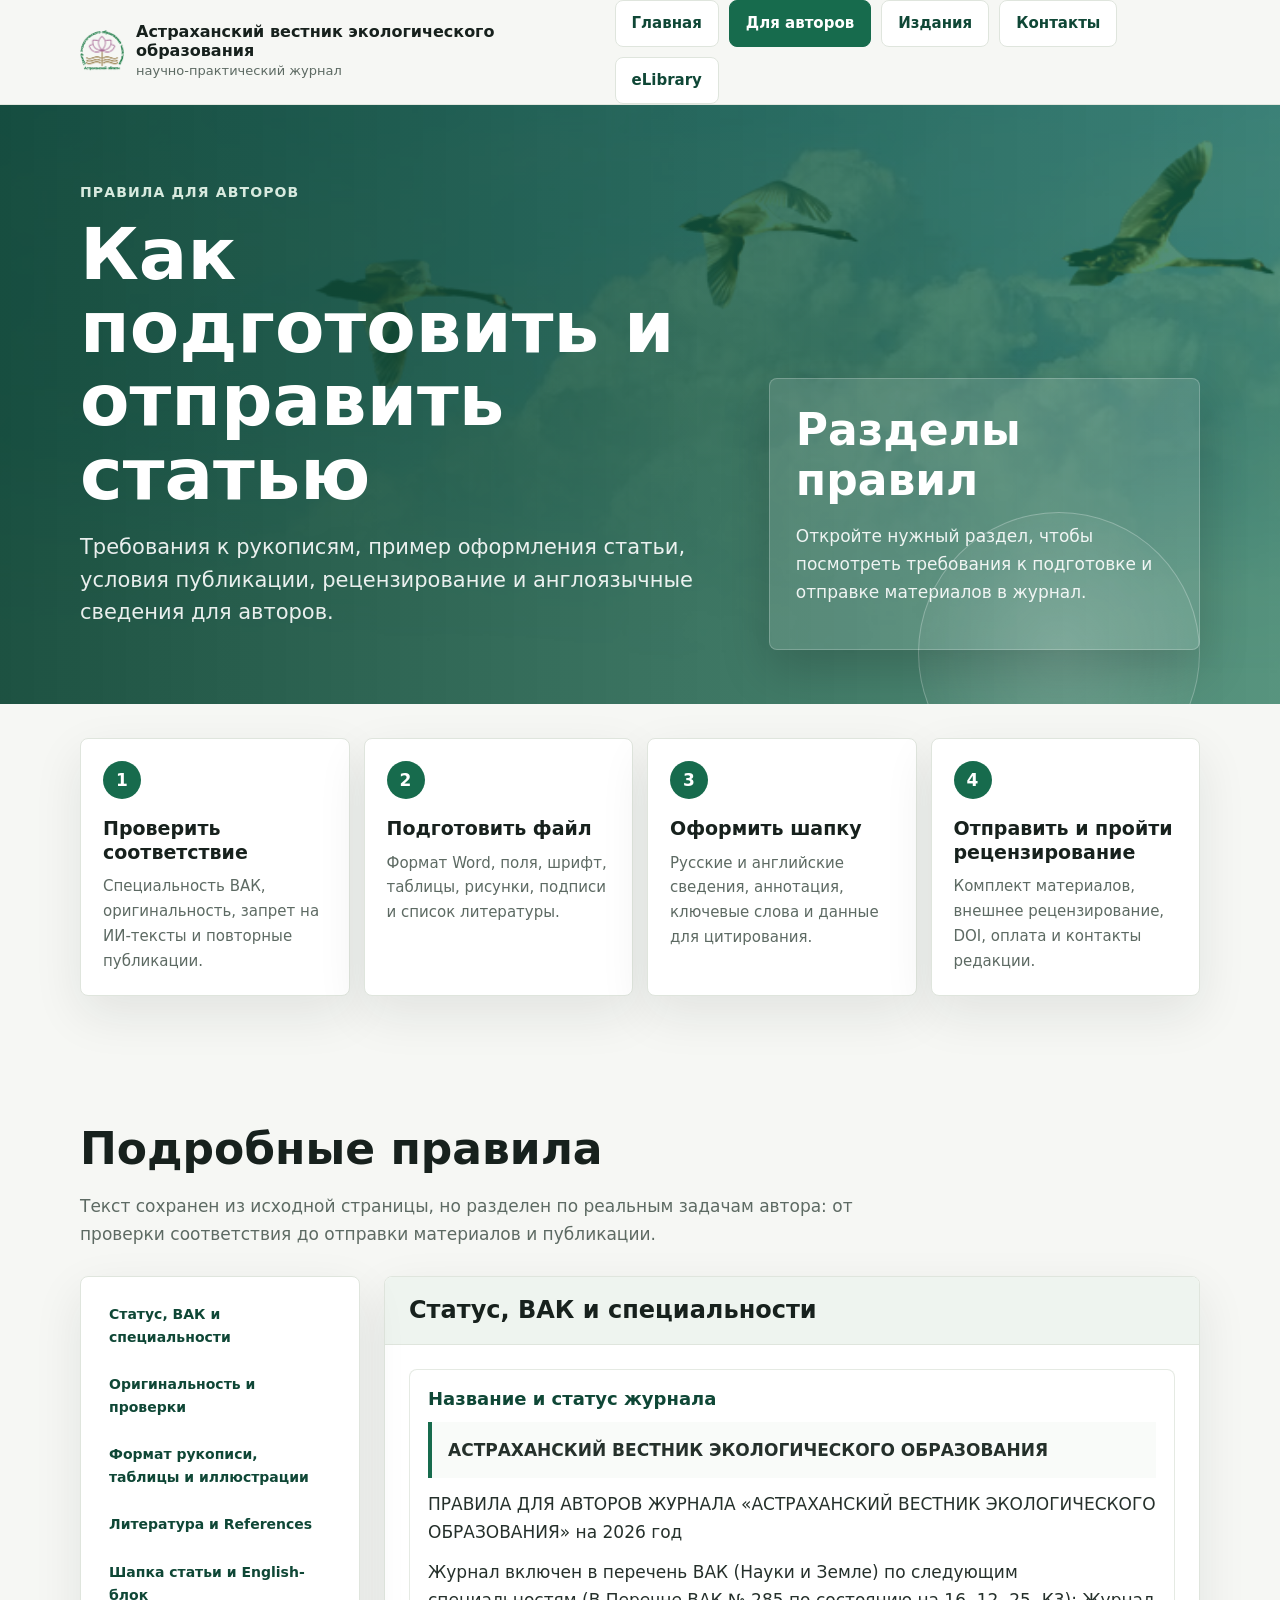
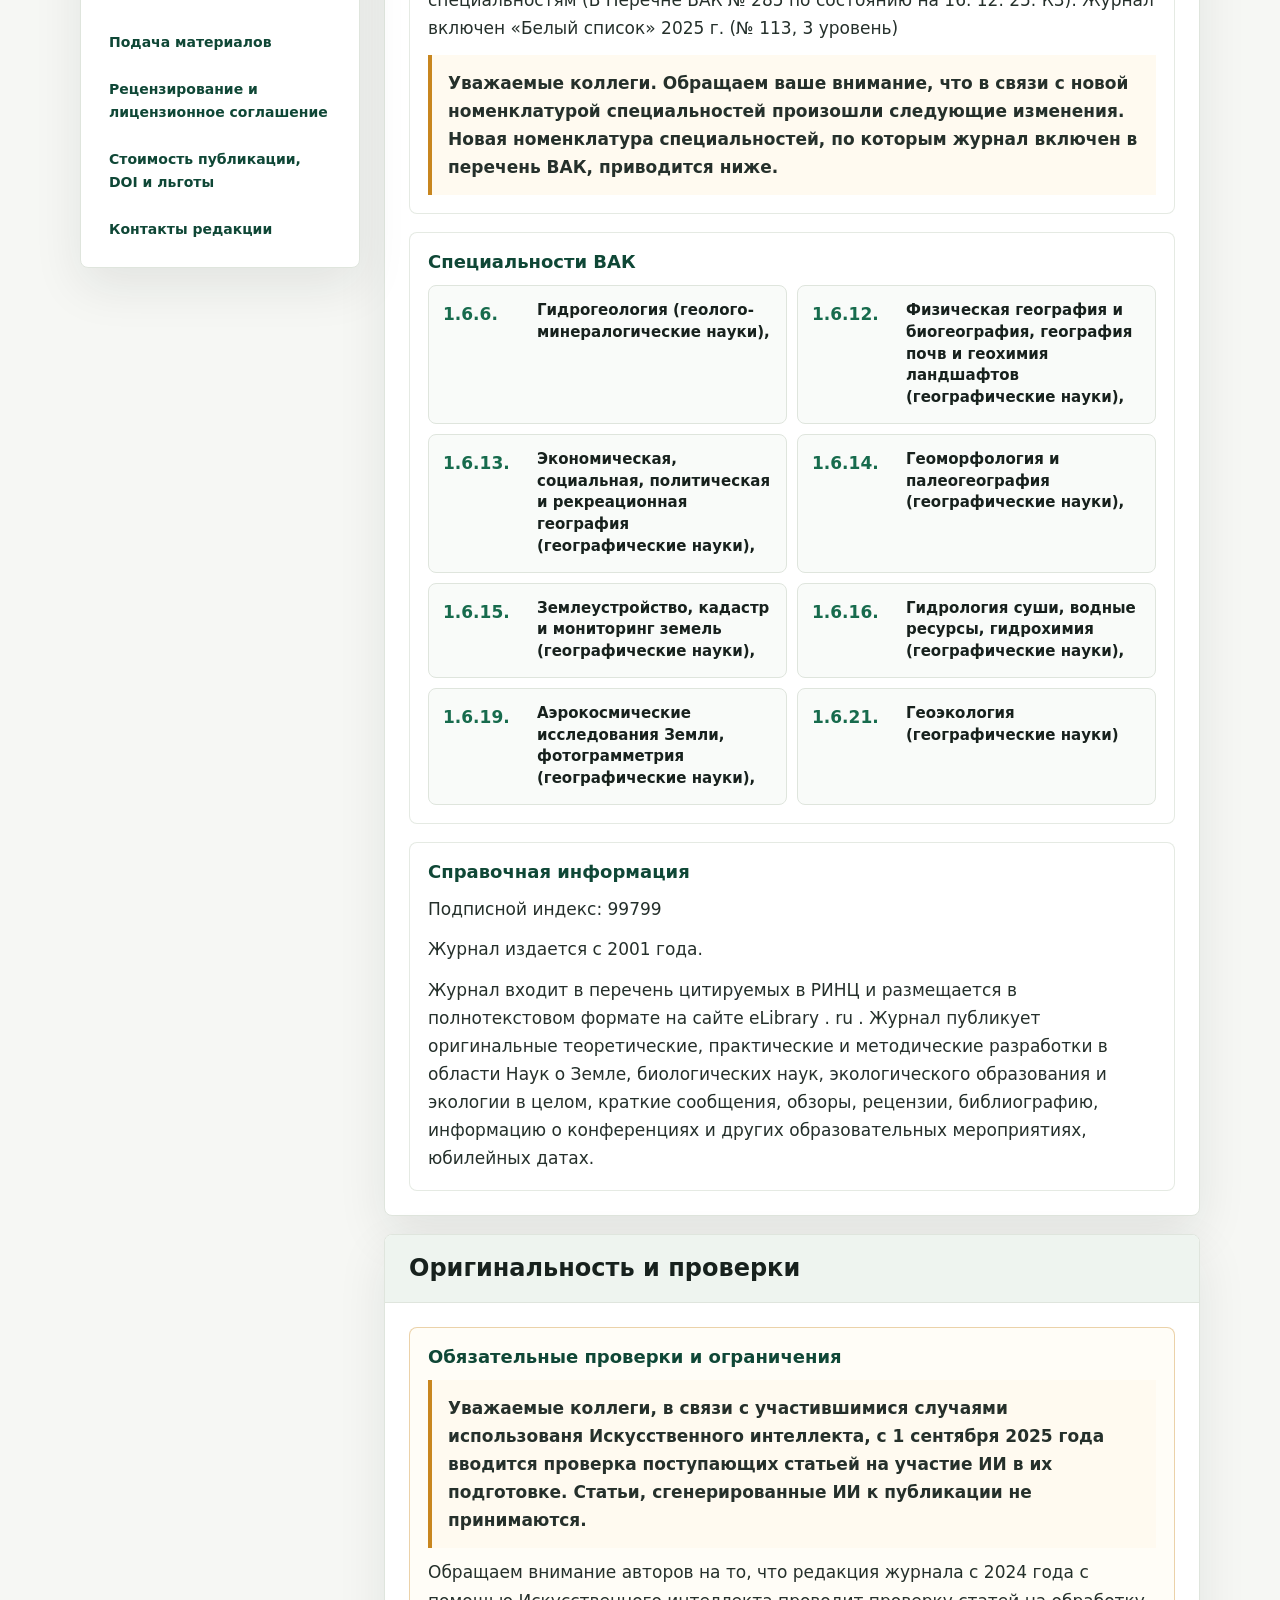
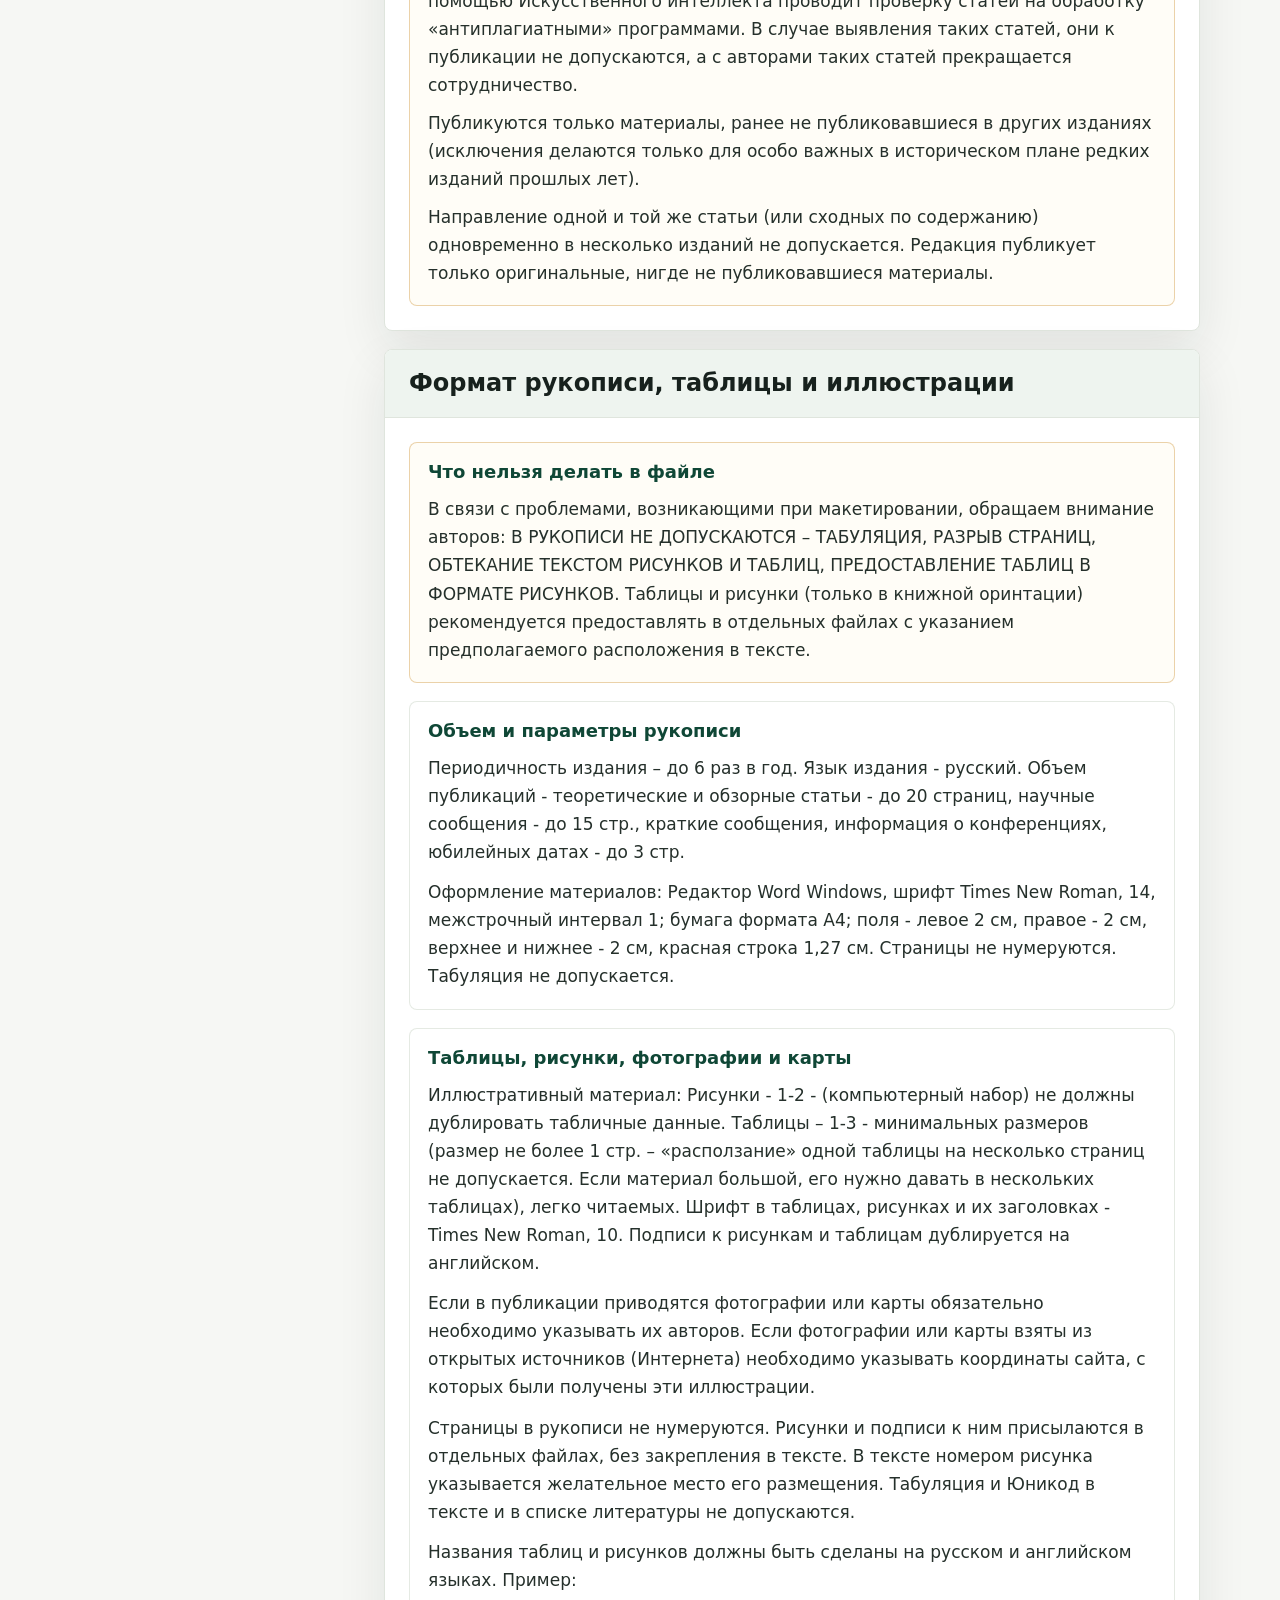
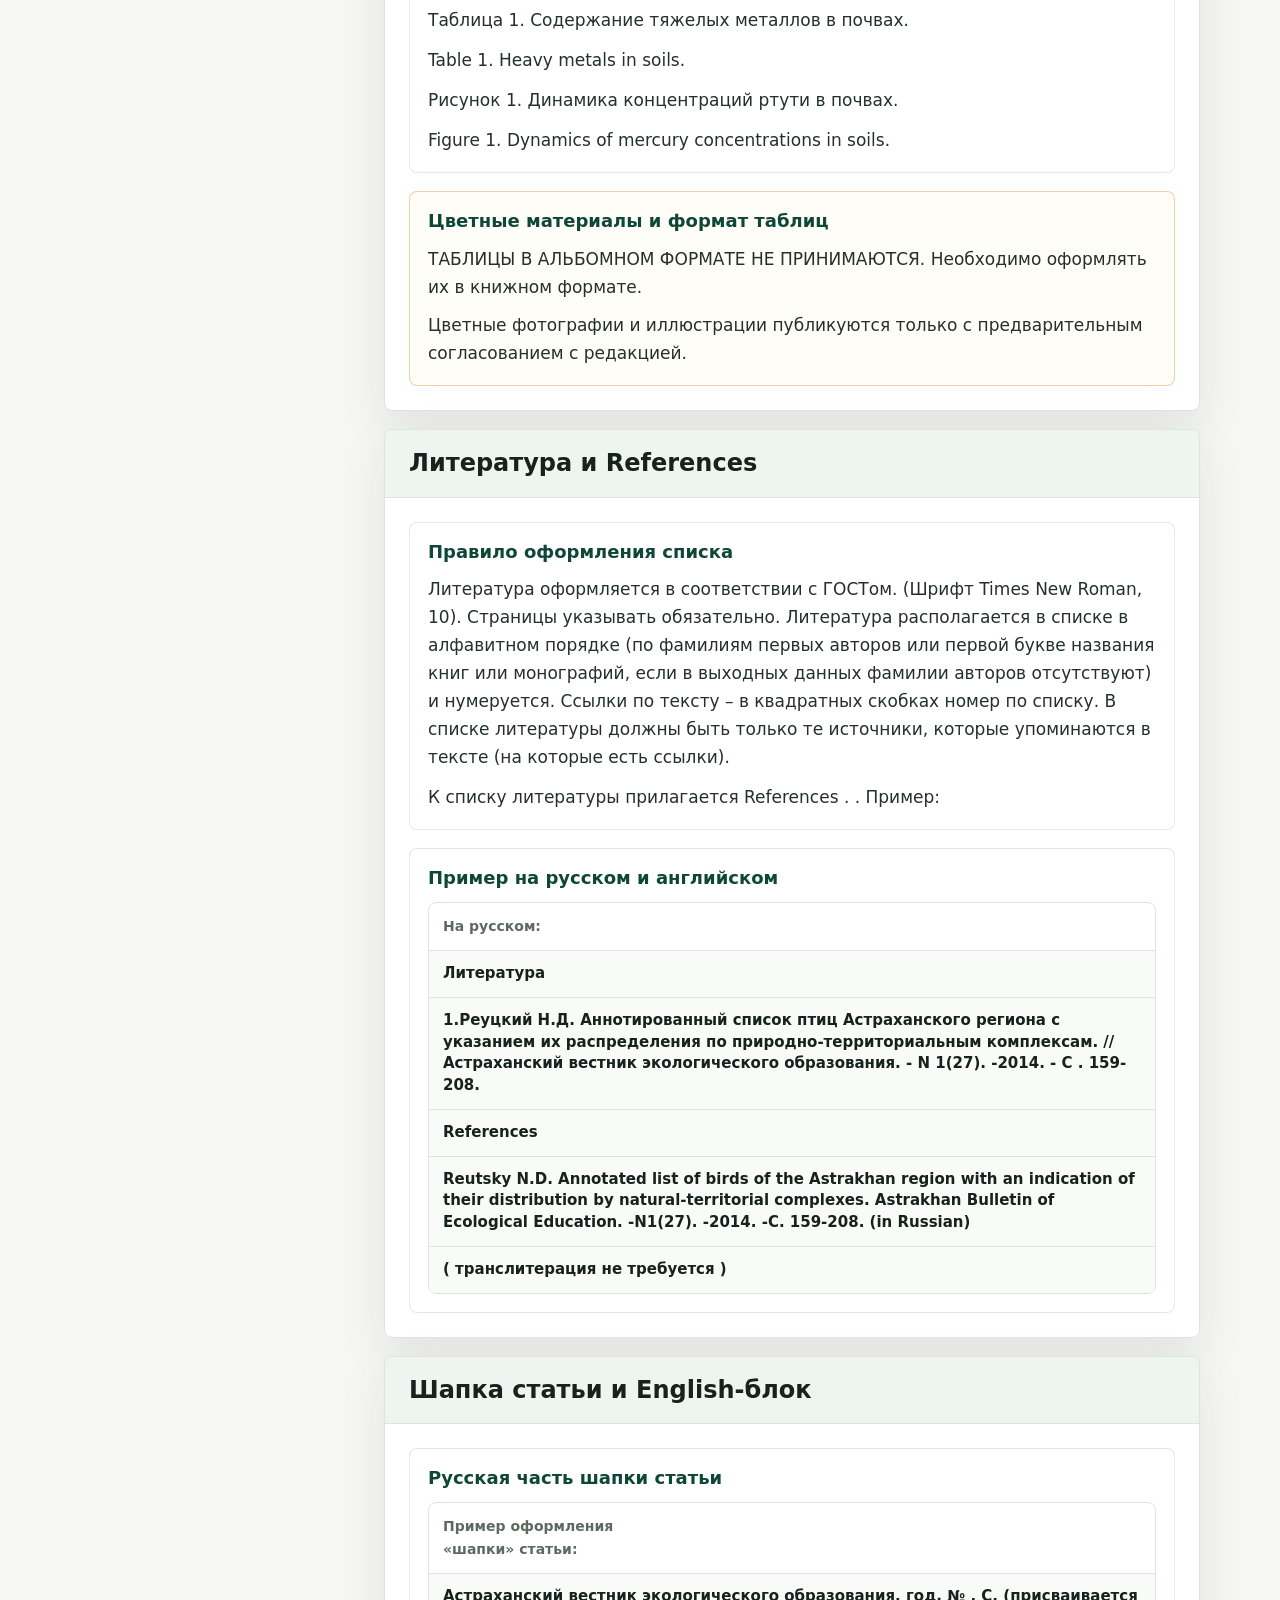
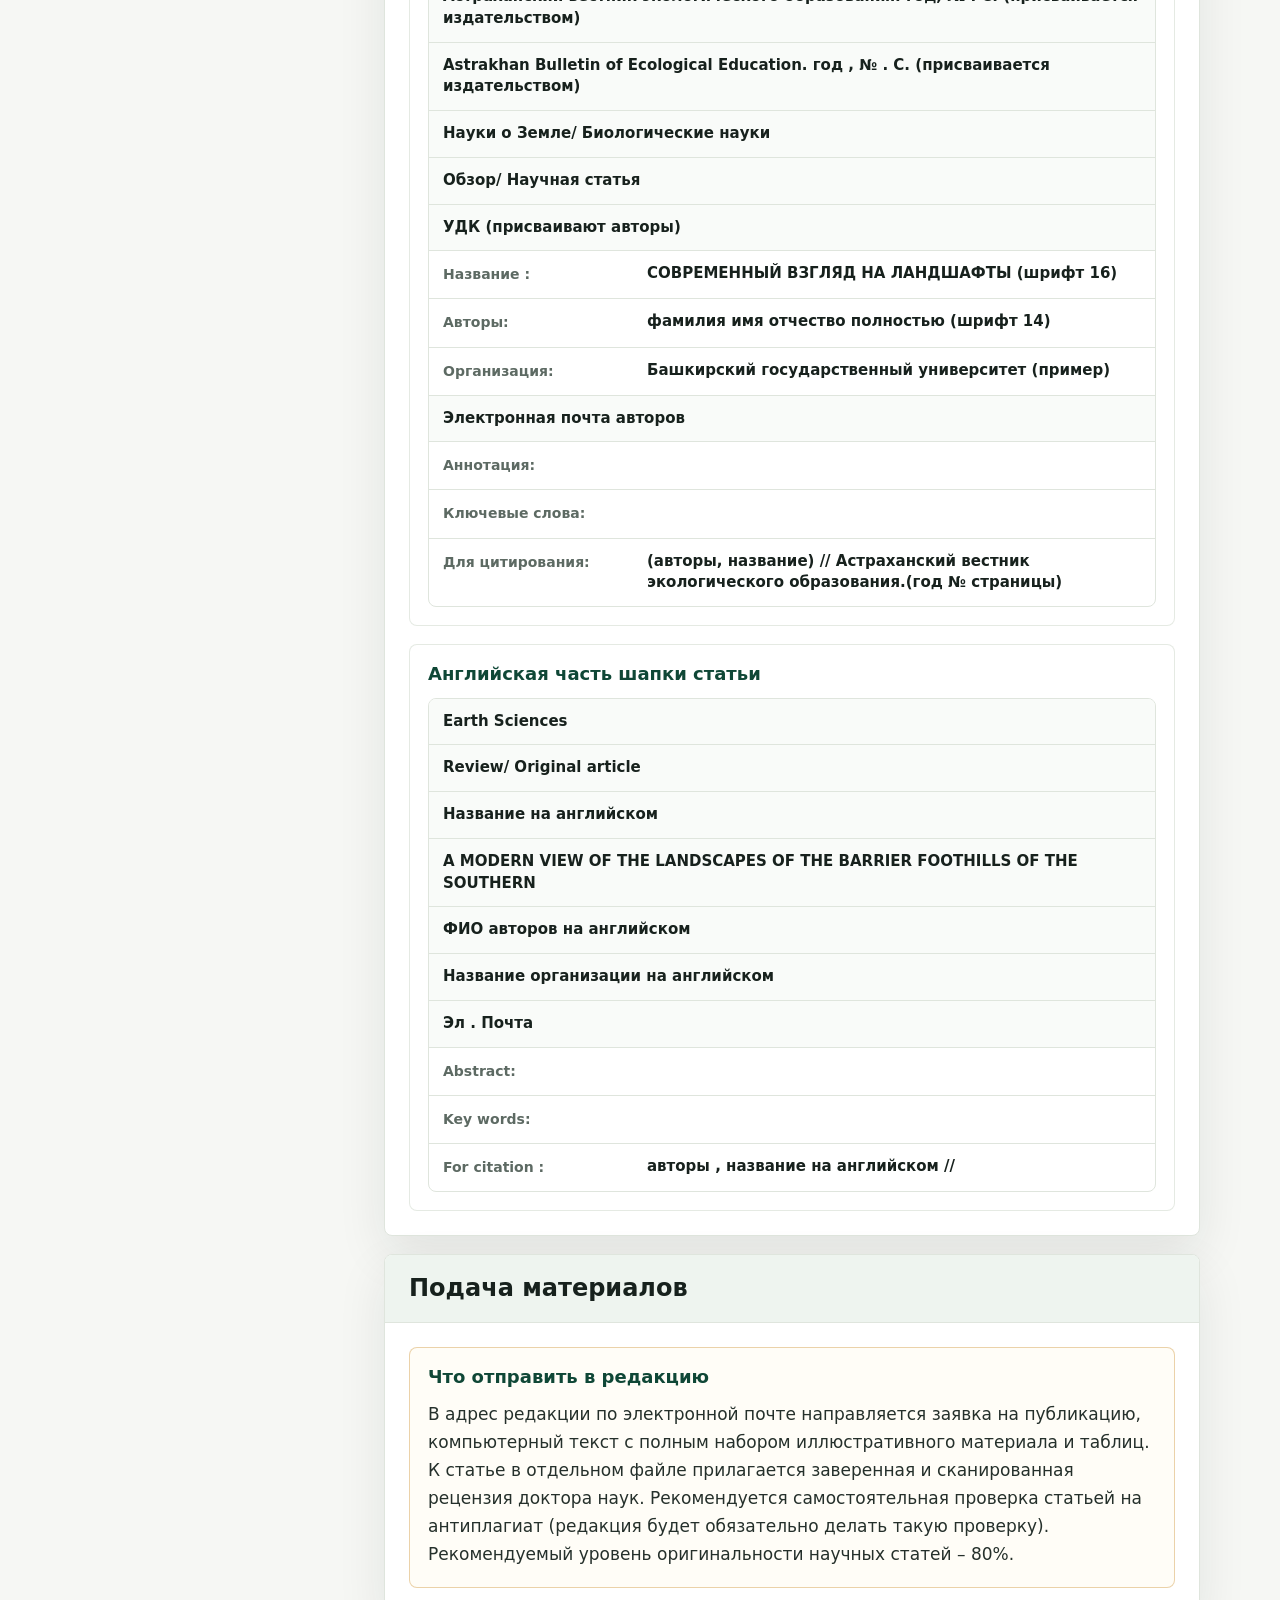
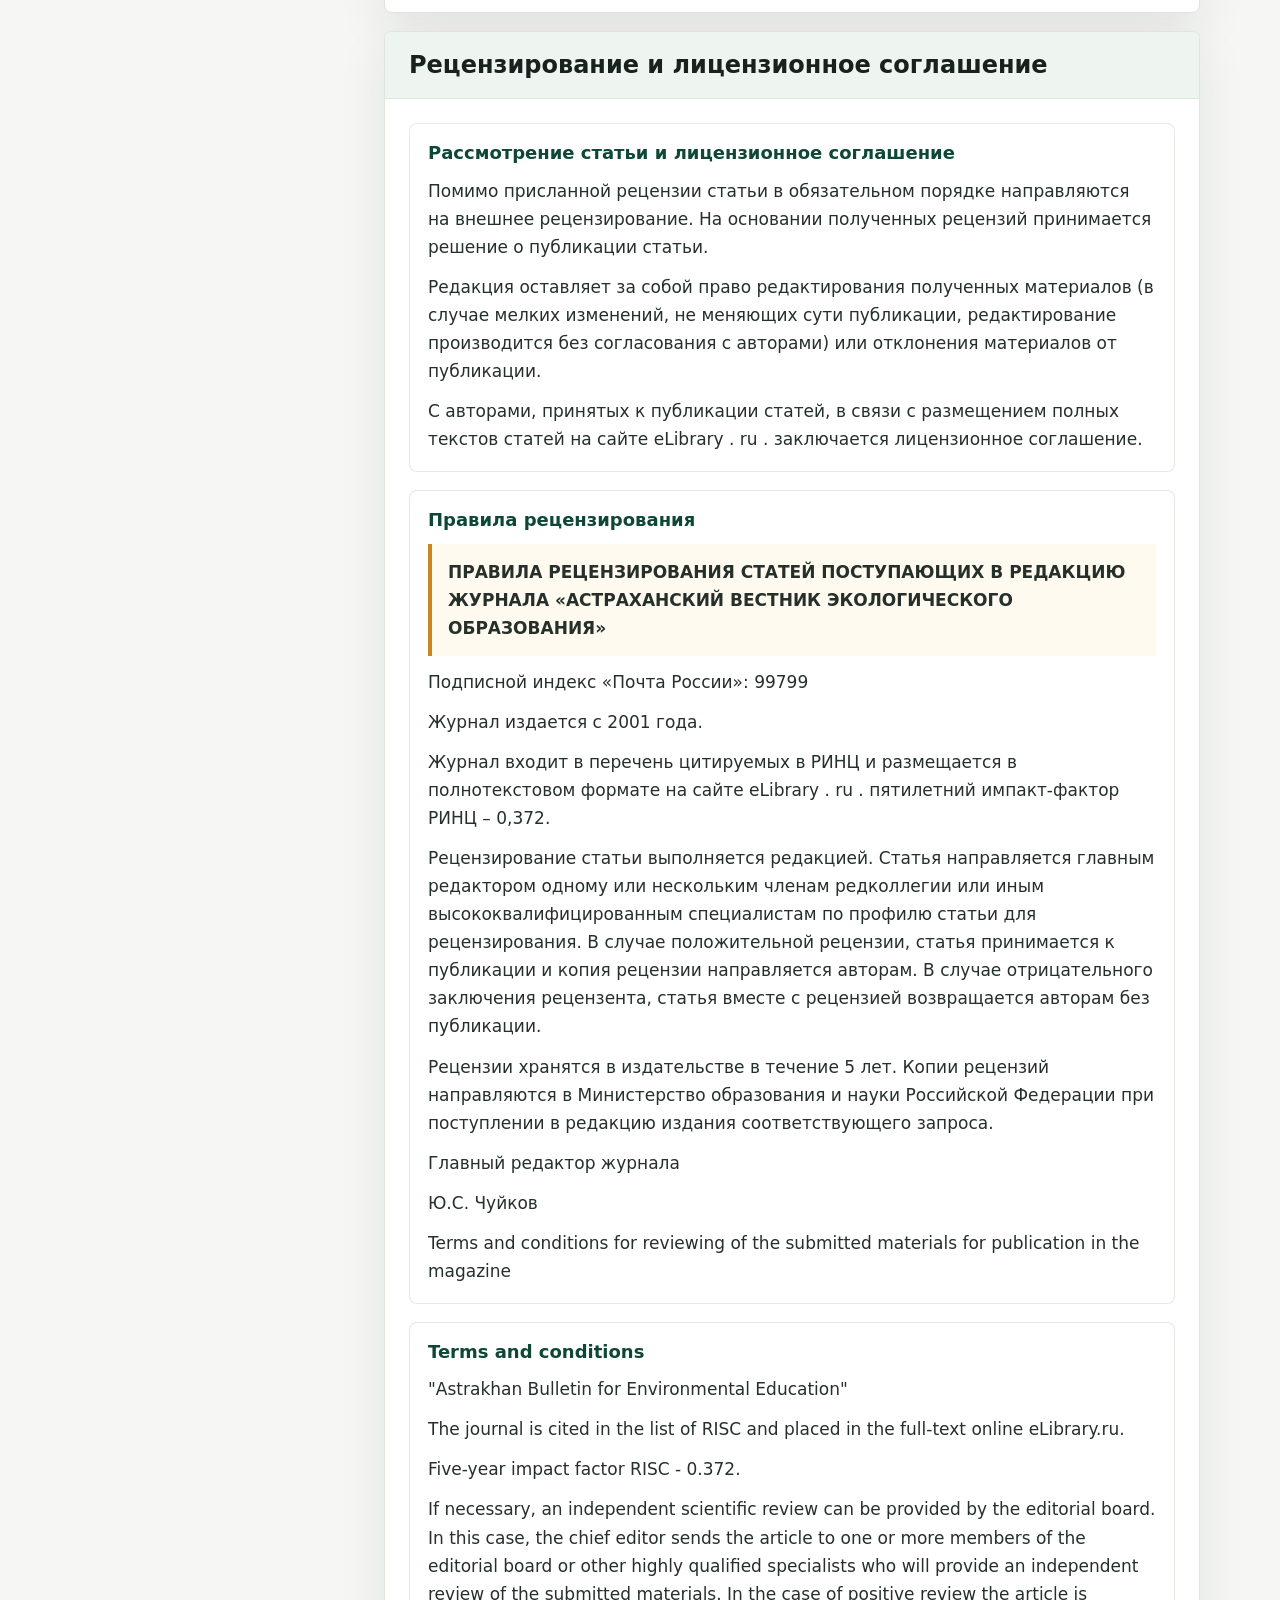
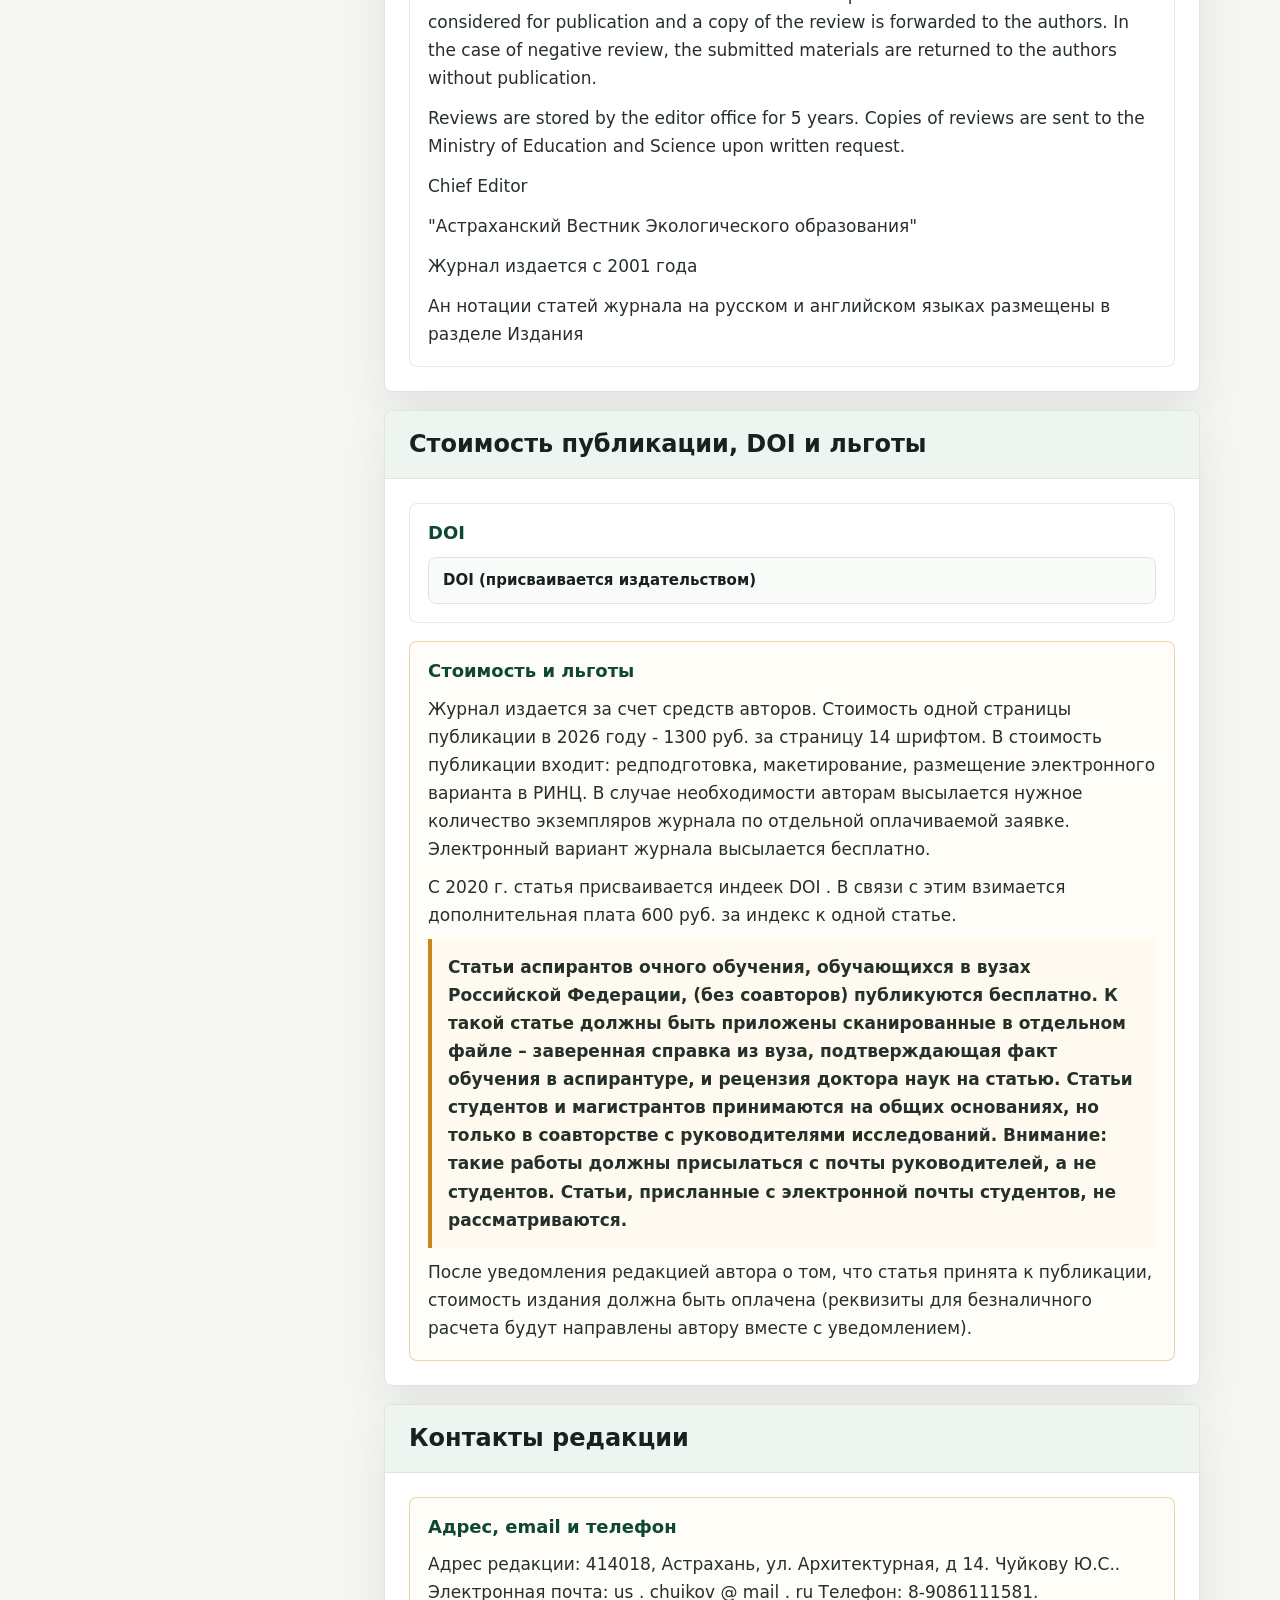
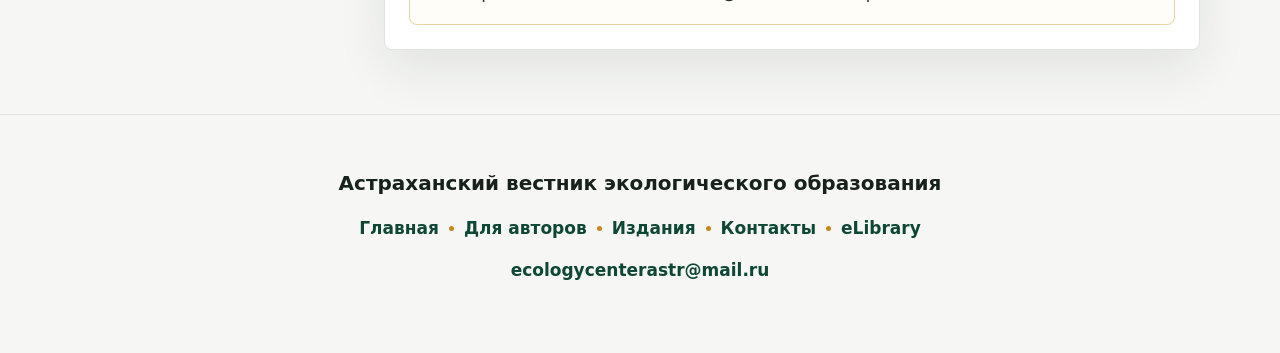
==== commit 8c649062: "Tighten author rules content rendering" ====
--- a/authors.html
+++ b/authors.html
@@ -26,7 +26,7 @@
 <main>
 <section class="hero"><div class="hero__inner"><div><p class="eyebrow">Правила для авторов</p><h1>Как подготовить и отправить статью</h1><p class="lead">Требования к рукописям, пример оформления статьи, условия публикации, рецензирование и англоязычные сведения для авторов.</p></div><aside class="hero-card"><h2>Разделы правил</h2><p>Откройте нужный раздел, чтобы посмотреть требования к подготовке и отправке материалов в журнал.</p></aside></div></section>
 <section class="section section--tight"><div class="author-overview"><article><span>1</span><h3>Проверить соответствие</h3><p>Специальность ВАК, оригинальность, запрет на ИИ-тексты и повторные публикации.</p></article><article><span>2</span><h3>Подготовить файл</h3><p>Формат Word, поля, шрифт, таблицы, рисунки, подписи и список литературы.</p></article><article><span>3</span><h3>Оформить шапку</h3><p>Русские и английские сведения, аннотация, ключевые слова и данные для цитирования.</p></article><article><span>4</span><h3>Отправить и пройти рецензирование</h3><p>Комплект материалов, внешнее рецензирование, DOI, оплата и контакты редакции.</p></article></div></section>
-<section class="section"><div class="section__head"><h2>Подробные правила</h2><p>Текст сохранен из исходной страницы, но разделен по реальным задачам автора: от проверки соответствия до отправки материалов и публикации.</p></div><div class="content-layout"><aside class="side-nav"><a href="#status">Статус, ВАК и специальности</a><a href="#originality">Оригинальность и проверки</a><a href="#format">Формат рукописи, таблицы и иллюстрации</a><a href="#references">Литература и References</a><a href="#template">Шапка статьи и English-блок</a><a href="#submission">Подача материалов</a><a href="#review">Рецензирование и лицензионное соглашение</a><a href="#fees">Стоимость публикации, DOI и льготы</a><a href="#contacts">Контакты редакции</a></aside><div class="content-flow"><section class="content-section" id="status"><div class="content-section__head"><h2>Статус, ВАК и специальности</h2></div><div class="content-section__body"><div class="rule-group rule-group--plain"><h3>Название и статус журнала</h3><p class="content-paragraph content-paragraph--strong">АСТРАХАНСКИЙ ВЕСТНИК ЭКОЛОГИЧЕСКОГО ОБРАЗОВАНИЯ</p><p class="content-paragraph">ПРАВИЛА ДЛЯ АВТОРОВ ЖУРНАЛА «АСТРАХАНСКИЙ ВЕСТНИК ЭКОЛОГИЧЕСКОГО ОБРАЗОВАНИЯ» на 2026 год</p><p class="content-paragraph">Журнал включен в перечень ВАК (Науки и Земле) по следующим специальностям (В Перечне ВАК № 285 по состоянию на 16. 12. 25. К3): Журнал включен «Белый список» 2025 г. (№ 113, 3 уровень)</p><p class="content-paragraph content-paragraph--warning">Уважаемые коллеги. Обращаем ваше внимание, что в связи с новой номенклатурой специальностей произошли следующие изменения. Новая номенклатура специальностей, по которым журнал включен в перечень ВАК, приводится ниже.</p><p class="content-paragraph content-paragraph--small">1.6.6. Гидрогеология (геолого-минералогические науки),</p></div><div class="rule-group rule-group--specialties"><h3>Специальности ВАК</h3><ul class="specialty-list"><li class="specialty-row"><span>1.6.12.</span><strong>Физическая география и биогеография, география почв и геохимия ландшафтов (географические науки),</strong></li><li class="specialty-row"><span>1.6.13.</span><strong>Экономическая, социальная, политическая и рекреационная география (географические науки),</strong></li><li class="specialty-row"><span>1.6.14.</span><strong>Геоморфология и палеогеография (географические науки),</strong></li><li class="specialty-row"><span>1.6.15.</span><strong>Землеустройство, кадастр и мониторинг земель (географические науки),</strong></li><li class="specialty-row"><span>1.6.16.</span><strong>Гидрология суши, водные ресурсы, гидрохимия (географические науки),</strong></li><li class="specialty-row"><span>1.6.19.</span><strong>Аэрокосмические исследования Земли, фотограмметрия (географические науки),</strong></li><li class="specialty-row"><span>1.6.21.</span><strong>Геоэкология (географические науки)</strong></li></ul></div><div class="rule-group rule-group--plain"><h3>Справочная информация</h3><p class="content-paragraph content-paragraph--small">Подписной индекс: 99799</p><p class="content-paragraph content-paragraph--small">Журнал издается с 2001 года.</p><p class="content-paragraph">Журнал входит в перечень цитируемых в РИНЦ и размещается в полнотекстовом формате на сайте eLibrary . ru . Журнал публикует оригинальные теоретические, практические и методические разработки в области Наук о Земле, биологических наук, экологического образования и экологии в целом, краткие сообщения, обзоры, рецензии, библиографию, информацию о конференциях и других образовательных мероприятиях, юбилейных датах.</p></div></div></section><section class="content-section" id="originality"><div class="content-section__head"><h2>Оригинальность и проверки</h2></div><div class="content-section__body"><div class="rule-group rule-group--alerts"><h3>Обязательные проверки и ограничения</h3><div class="alert-stack"><p class="content-paragraph content-paragraph--warning">Уважаемые коллеги, в связи с участившимися случаями использованя Искусственного интеллекта, с 1 сентября 2025 года вводится проверка поступающих статьей на участие ИИ в их подготовке. Статьи, сгенерированные ИИ к публикации не принимаются.</p><p class="content-paragraph">Обращаем внимание авторов на то, что редакция журнала с 2024 года с помощью Искусственного интеллекта проводит проверку статей на обработку «антиплагиатными» программами. В случае выявления таких статей, они к публикации не допускаются, а с авторами таких статей прекращается сотрудничество.</p><p class="content-paragraph">Публикуются только материалы, ранее не публиковавшиеся в других изданиях (исключения делаются только для особо важных в историческом плане редких изданий прошлых лет).</p><p class="content-paragraph">Направление одной и той же статьи (или сходных по содержанию) одновременно в несколько изданий не допускается. Редакция публикует только оригинальные, нигде не публиковавшиеся материалы.</p></div></div></div></section><section class="content-section" id="format"><div class="content-section__head"><h2>Формат рукописи, таблицы и иллюстрации</h2></div><div class="content-section__body"><div class="rule-group rule-group--alerts"><h3>Что нельзя делать в файле</h3><div class="alert-stack"><p class="content-paragraph">В связи с проблемами, возникающими при макетировании, обращаем внимание авторов: В РУКОПИСИ НЕ ДОПУСКАЮТСЯ – ТАБУЛЯЦИЯ, РАЗРЫВ СТРАНИЦ, ОБТЕКАНИЕ ТЕКСТОМ РИСУНКОВ И ТАБЛИЦ, ПРЕДОСТАВЛЕНИЕ ТАБЛИЦ В ФОРМАТЕ РИСУНКОВ. Таблицы и рисунки (только в книжной оринтации) рекомендуется предоставлять в отдельных файлах с указанием предполагаемого расположения в тексте.</p></div></div><div class="rule-group rule-group--plain"><h3>Объем и параметры рукописи</h3><p class="content-paragraph">Периодичность издания – до 6 раз в год. Язык издания - русский. Объем публикаций - теоретические и обзорные статьи - до 20 страниц, научные сообщения - до 15 стр., краткие сообщения, информация о конференциях, юбилейных датах - до 3 стр.</p><p class="content-paragraph">Оформление материалов: Редактор Word Windows, шрифт Times New Roman, 14, межстрочный интервал 1; бумага формата А4; поля - левое 2 см, правое - 2 см, верхнее и нижнее - 2 см, красная строка 1,27 см. Страницы не нумеруются. Табуляция не допускается.</p></div><div class="rule-group rule-group--plain"><h3>Таблицы, рисунки, фотографии и карты</h3><p class="content-paragraph">Иллюстративный материал: Рисунки - 1-2 - (компьютерный набор) не должны дублировать табличные данные. Таблицы – 1-3 - минимальных размеров (размер не более 1 стр. – «расползание» одной таблицы на несколько страниц не допускается. Если материал большой, его нужно давать в нескольких таблицах), легко читаемых. Шрифт в таблицах, рисунках и их заголовках - Times New Roman, 10. Подписи к рисункам и таблицам дублируется на английском.</p><p class="content-paragraph">Если в публикации приводятся фотографии или карты обязательно необходимо указывать их авторов. Если фотографии или карты взяты из открытых источников (Интернета) необходимо указывать координаты сайта, с которых были получены эти иллюстрации.</p><p class="content-paragraph">Страницы в рукописи не нумеруются. Рисунки и подписи к ним присылаются в отдельных файлах, без закрепления в тексте. В тексте номером рисунка указывается желательное место его размещения. Табуляция и Юникод в тексте и в списке литературы не допускаются.</p><p class="content-paragraph">Названия таблиц и рисунков должны быть сделаны на русском и английском языках. Пример:</p><p class="content-paragraph content-paragraph--small">Таблица 1. Содержание тяжелых металлов в почвах.</p><p class="content-paragraph content-paragraph--small">Table 1. Heavy metals in soils.</p><p class="content-paragraph content-paragraph--small">Рисунок 1. Динамика концентраций ртути в почвах.</p><p class="content-paragraph content-paragraph--small">Figure 1. Dynamics of mercury concentrations in soils.</p></div><div class="rule-group rule-group--alerts"><h3>Цветные материалы и формат таблиц</h3><div class="alert-stack"><p class="content-paragraph">ТАБЛИЦЫ В АЛЬБОМНОМ ФОРМАТЕ НЕ ПРИНИМАЮТСЯ. Необходимо оформлять их в книжном формате.</p><p class="content-paragraph">Цветные фотографии и иллюстрации публикуются только с предварительным согласованием с редакцией.</p></div></div></div></section><section class="content-section" id="references"><div class="content-section__head"><h2>Литература и References</h2></div><div class="content-section__body"><div class="rule-group rule-group--plain"><h3>Правило оформления списка</h3><p class="content-paragraph">Литература оформляется в соответствии с ГОСТом. (Шрифт Times New Roman, 10). Страницы указывать обязательно. Литература располагается в списке в алфавитном порядке (по фамилиям первых авторов или первой букве названия книг или монографий, если в выходных данных фамилии авторов отсутствуют) и нумеруется. Ссылки по тексту – в квадратных скобках номер по списку. В списке литературы должны быть только те источники, которые упоминаются в тексте (на которые есть ссылки).</p><p class="content-paragraph content-paragraph--small">К списку литературы прилагается References . . Пример:</p></div><div class="rule-group rule-group--template"><h3>Пример на русском и английском</h3><div class="template-table"><div class="template-row"><span>На русском:</span><strong> </strong></div><div class="template-row template-row--wide"><strong>Литература</strong></div><div class="template-row template-row--wide"><strong>1.Реуцкий Н.Д. Аннотированный список птиц Астраханского региона с указанием их распределения по природно-территориальным комплексам. //Астраханский вестник экологического образования. - N 1(27). -2014. - C . 159-208.</strong></div><div class="template-row template-row--wide"><strong>References</strong></div><div class="template-row template-row--wide"><strong>Reutsky N.D. Annotated list of birds of the Astrakhan region with an indication of their distribution by natural-territorial complexes. Astrakhan Bulletin of Ecological Education. -N1(27). -2014. -C. 159-208. (in Russian)</strong></div><div class="template-row template-row--wide"><strong>( транслитерация не требуется )</strong></div></div></div></div></section><section class="content-section" id="template"><div class="content-section__head"><h2>Шапка статьи и English-блок</h2></div><div class="content-section__body"><div class="rule-group rule-group--template"><h3>Русская часть шапки статьи</h3><div class="template-table"><div class="template-row"><span>Пример оформления «шапки» статьи:</span><strong> </strong></div><div class="template-row template-row--wide"><strong>Астраханский вестник экологического образования. год, № . С. (присваивается издательством)</strong></div><div class="template-row template-row--wide"><strong>Astrakhan Bulletin of Ecological Education. год , № . С. (присваивается издательством)</strong></div><div class="template-row template-row--wide"><strong>Науки о Земле/ Биологические науки</strong></div><div class="template-row template-row--wide"><strong>Обзор/ Научная статья</strong></div><div class="template-row template-row--wide"><strong>УДК (присваивают авторы)</strong></div><div class="template-row"><span>Название :</span><strong>СОВРЕМЕННЫЙ ВЗГЛЯД НА ЛАНДШАФТЫ (шрифт 16)</strong></div><div class="template-row"><span>Авторы:</span><strong>фамилия имя отчество полностью (шрифт 14)</strong></div><div class="template-row"><span>Организация:</span><strong>Башкирский государственный университет (пример)</strong></div><div class="template-row template-row--wide"><strong>Электронная почта авторов</strong></div><div class="template-row"><span>Аннотация:</span><strong> </strong></div><div class="template-row"><span>Ключевые слова:</span><strong> </strong></div><div class="template-row"><span>Для цитирования:</span><strong>(авторы, название) // Астраханский вестник экологического образования.(год № страницы)</strong></div></div></div><div class="rule-group rule-group--template"><h3>Английская часть шапки статьи</h3><div class="template-table"><div class="template-row template-row--wide"><strong>Earth Sciences</strong></div><div class="template-row template-row--wide"><strong>Review/ Original article</strong></div><div class="template-row template-row--wide"><strong>Название на английском</strong></div><div class="template-row template-row--wide"><strong>A MODERN VIEW OF THE LANDSCAPES OF THE BARRIER FOOTHILLS OF THE SOUTHERN</strong></div><div class="template-row template-row--wide"><strong>ФИО авторов на английском</strong></div><div class="template-row template-row--wide"><strong>Название организации на английском</strong></div><div class="template-row template-row--wide"><strong>Эл . Почта</strong></div><div class="template-row"><span>Abstract:</span><strong> </strong></div><div class="template-row"><span>Key words:</span><strong> </strong></div><div class="template-row"><span>For citation :</span><strong>авторы , название на английском //</strong></div></div></div></div></section><section class="content-section" id="submission"><div class="content-section__head"><h2>Подача материалов</h2></div><div class="content-section__body"><div class="rule-group rule-group--alerts"><h3>Что отправить в редакцию</h3><div class="alert-stack"><p class="content-paragraph">В адрес редакции по электронной почте направляется заявка на публикацию, компьютерный текст с полным набором иллюстративного материала и таблиц. К статье в отдельном файле прилагается заверенная и сканированная рецензия доктора наук. Рекомендуется самостоятельная проверка статьей на антиплагиат (редакция будет обязательно делать такую проверку). Рекомендуемый уровень оригинальности научных статей – 80%.</p></div></div></div></section><section class="content-section" id="review"><div class="content-section__head"><h2>Рецензирование и лицензионное соглашение</h2></div><div class="content-section__body"><div class="rule-group rule-group--plain"><h3>Рассмотрение статьи и лицензионное соглашение</h3><p class="content-paragraph">Помимо присланной рецензии статьи в обязательном порядке направляются на внешнее рецензирование. На основании полученных рецензий принимается решение о публикации статьи.</p><p class="content-paragraph">Редакция оставляет за собой право редактирования полученных материалов (в случае мелких изменений, не меняющих сути публикации, редактирование производится без согласования с авторами) или отклонения материалов от публикации.</p><p class="content-paragraph">С авторами, принятых к публикации статей, в связи с размещением полных текстов статей на сайте eLibrary . ru . заключается лицензионное соглашение.</p></div><div class="rule-group rule-group--plain"><h3>Правила рецензирования</h3><p class="content-paragraph content-paragraph--warning">ПРАВИЛА РЕЦЕНЗИРОВАНИЯ СТАТЕЙ ПОСТУПАЮЩИХ В РЕДАКЦИЮ ЖУРНАЛА «АСТРАХАНСКИЙ ВЕСТНИК ЭКОЛОГИЧЕСКОГО ОБРАЗОВАНИЯ»</p><p class="content-paragraph content-paragraph--small">Подписной индекс «Почта России»: 99799</p><p class="content-paragraph content-paragraph--small">Журнал издается с 2001 года.</p><p class="content-paragraph">Журнал входит в перечень цитируемых в РИНЦ и размещается в полнотекстовом формате на сайте eLibrary . ru . пятилетний импакт-фактор РИНЦ – 0,372.</p><p class="content-paragraph">Рецензирование статьи выполняется редакцией. Статья направляется главным редактором одному или нескольким членам редколлегии или иным высококвалифицированным специалистам по профилю статьи для рецензирования. В случае положительной рецензии, статья принимается к публикации и копия рецензии направляется авторам. В случае отрицательного заключения рецензента, статья вместе с рецензией возвращается авторам без публикации.</p><p class="content-paragraph">Рецензии хранятся в издательстве в течение 5 лет. Копии рецензий направляются в Министерство образования и науки Российской Федерации при поступлении в редакцию издания соответствующего запроса.</p><p class="content-paragraph content-paragraph--small">Главный редактор журнала</p><p class="content-paragraph content-paragraph--small">Ю.С. Чуйков</p><p class="content-paragraph">Terms and conditions for reviewing of the submitted materials for publication in the magazine</p></div><div class="rule-group rule-group--plain"><h3>Terms and conditions</h3><p class="content-paragraph content-paragraph--small">&quot;Astrakhan Bulletin for Environmental Education&quot;</p><p class="content-paragraph">The journal is cited in the list of RISC and placed in the full-text online eLibrary.ru.</p><p class="content-paragraph content-paragraph--small">Five-year impact factor RISC - 0.372.</p><p class="content-paragraph">If necessary, an independent scientific review can be provided by the editorial board. In this case, the chief editor sends the article to one or more members of the editorial board or other highly qualified specialists who will provide an independent review of the submitted materials. In the case of positive review the article is considered for publication and a copy of the review is forwarded to the authors. In the case of negative review, the submitted materials are returned to the authors without publication.</p><p class="content-paragraph">Reviews are stored by the editor office for 5 years. Copies of reviews are sent to the Ministry of Education and Science upon written request.</p><p class="content-paragraph content-paragraph--small">Chief Editor</p><p class="content-paragraph content-paragraph--small">&quot;Астраханский Вестник Экологического образования&quot;</p><p class="content-paragraph content-paragraph--small">Журнал издается с 2001 года</p><p class="content-paragraph">Ан нотации статей журнала на русском и английском языках размещены в разделе Издания</p></div></div></section><section class="content-section" id="fees"><div class="content-section__head"><h2>Стоимость публикации, DOI и льготы</h2></div><div class="content-section__body"><div class="rule-group rule-group--template"><h3>DOI</h3><div class="template-table"><div class="template-row template-row--wide"><strong>DOI (присваивается издательством)</strong></div><div class="template-row template-row--wide"><strong>DOI ( присваивается издательством )</strong></div><div class="template-row template-row--wide"><strong>DOI (присваивается издательством)</strong></div></div></div><div class="rule-group rule-group--alerts"><h3>Стоимость и льготы</h3><div class="alert-stack"><p class="content-paragraph">Журнал издается за счет средств авторов. Стоимость одной страницы публикации в 2026 году - 1300 руб. за страницу 14 шрифтом. В стоимость публикации входит: редподготовка, макетирование, размещение электронного варианта в РИНЦ. В случае необходимости авторам высылается нужное количество экземпляров журнала по отдельной оплачиваемой заявке. Электронный вариант журнала высылается бесплатно.</p><p class="content-paragraph">С 2020 г. статья присваивается индеек DOI . В связи с этим взимается дополнительная плата 600 руб. за индекс к одной статье.</p><p class="content-paragraph content-paragraph--warning">Статьи аспирантов очного обучения, обучающихся в вузах Российской Федерации, (без соавторов) публикуются бесплатно. К такой статье должны быть приложены сканированные в отдельном файле – заверенная справка из вуза, подтверждающая факт обучения в аспирантуре, и рецензия доктора наук на статью. Статьи студентов и магистрантов принимаются на общих основаниях, но только в соавторстве с руководителями исследований. Внимание: такие работы должны присылаться с почты руководителей, а не студентов. Статьи, присланные с электронной почты студентов, не рассматриваются.</p><p class="content-paragraph">После уведомления редакцией автора о том, что статья принята к публикации, стоимость издания должна быть оплачена (реквизиты для безналичного расчета будут направлены автору вместе с уведомлением).</p></div></div></div></section><section class="content-section" id="contacts"><div class="content-section__head"><h2>Контакты редакции</h2></div><div class="content-section__body"><div class="rule-group rule-group--alerts"><h3>Адрес, email и телефон</h3><div class="alert-stack"><p class="content-paragraph">Адрес редакции: 414018, Астрахань, ул. Архитектурная, д 14. Чуйкову Ю.С.. Электронная почта: us . chuikov @ mail . ru Телефон: 8-9086111581.</p></div></div></div></section></div></div></section>
+<section class="section"><div class="section__head"><h2>Подробные правила</h2><p>Текст сохранен из исходной страницы, но разделен по реальным задачам автора: от проверки соответствия до отправки материалов и публикации.</p></div><div class="content-layout"><aside class="side-nav"><a href="#status">Статус, ВАК и специальности</a><a href="#originality">Оригинальность и проверки</a><a href="#format">Формат рукописи, таблицы и иллюстрации</a><a href="#references">Литература и References</a><a href="#template">Шапка статьи и English-блок</a><a href="#submission">Подача материалов</a><a href="#review">Рецензирование и лицензионное соглашение</a><a href="#fees">Стоимость публикации, DOI и льготы</a><a href="#contacts">Контакты редакции</a></aside><div class="content-flow"><section class="content-section" id="status"><div class="content-section__head"><h2>Статус, ВАК и специальности</h2></div><div class="content-section__body"><div class="rule-group rule-group--plain"><h3>Название и статус журнала</h3><p class="content-paragraph content-paragraph--strong">АСТРАХАНСКИЙ ВЕСТНИК ЭКОЛОГИЧЕСКОГО ОБРАЗОВАНИЯ</p><p class="content-paragraph">ПРАВИЛА ДЛЯ АВТОРОВ ЖУРНАЛА «АСТРАХАНСКИЙ ВЕСТНИК ЭКОЛОГИЧЕСКОГО ОБРАЗОВАНИЯ» на 2026 год</p><p class="content-paragraph">Журнал включен в перечень ВАК (Науки и Земле) по следующим специальностям (В Перечне ВАК № 285 по состоянию на 16. 12. 25. К3): Журнал включен «Белый список» 2025 г. (№ 113, 3 уровень)</p><p class="content-paragraph content-paragraph--warning">Уважаемые коллеги. Обращаем ваше внимание, что в связи с новой номенклатурой специальностей произошли следующие изменения. Новая номенклатура специальностей, по которым журнал включен в перечень ВАК, приводится ниже.</p></div><div class="rule-group rule-group--specialties"><h3>Специальности ВАК</h3><ul class="specialty-list"><li class="specialty-row"><span>1.6.6.</span> <strong>Гидрогеология (геолого-минералогические науки),</strong></li><li class="specialty-row"><span>1.6.12.</span> <strong>Физическая география и биогеография, география почв и геохимия ландшафтов (географические науки),</strong></li><li class="specialty-row"><span>1.6.13.</span> <strong>Экономическая, социальная, политическая и рекреационная география (географические науки),</strong></li><li class="specialty-row"><span>1.6.14.</span> <strong>Геоморфология и палеогеография (географические науки),</strong></li><li class="specialty-row"><span>1.6.15.</span> <strong>Землеустройство, кадастр и мониторинг земель (географические науки),</strong></li><li class="specialty-row"><span>1.6.16.</span> <strong>Гидрология суши, водные ресурсы, гидрохимия (географические науки),</strong></li><li class="specialty-row"><span>1.6.19.</span> <strong>Аэрокосмические исследования Земли, фотограмметрия (географические науки),</strong></li><li class="specialty-row"><span>1.6.21.</span> <strong>Геоэкология (географические науки)</strong></li></ul></div><div class="rule-group rule-group--plain"><h3>Справочная информация</h3><p class="content-paragraph">Подписной индекс: 99799</p><p class="content-paragraph">Журнал издается с 2001 года.</p><p class="content-paragraph">Журнал входит в перечень цитируемых в РИНЦ и размещается в полнотекстовом формате на сайте eLibrary . ru . Журнал публикует оригинальные теоретические, практические и методические разработки в области Наук о Земле, биологических наук, экологического образования и экологии в целом, краткие сообщения, обзоры, рецензии, библиографию, информацию о конференциях и других образовательных мероприятиях, юбилейных датах.</p></div></div></section><section class="content-section" id="originality"><div class="content-section__head"><h2>Оригинальность и проверки</h2></div><div class="content-section__body"><div class="rule-group rule-group--alerts"><h3>Обязательные проверки и ограничения</h3><div class="alert-stack"><p class="content-paragraph content-paragraph--warning">Уважаемые коллеги, в связи с участившимися случаями использованя Искусственного интеллекта, с 1 сентября 2025 года вводится проверка поступающих статьей на участие ИИ в их подготовке. Статьи, сгенерированные ИИ к публикации не принимаются.</p><p class="content-paragraph">Обращаем внимание авторов на то, что редакция журнала с 2024 года с помощью Искусственного интеллекта проводит проверку статей на обработку «антиплагиатными» программами. В случае выявления таких статей, они к публикации не допускаются, а с авторами таких статей прекращается сотрудничество.</p><p class="content-paragraph">Публикуются только материалы, ранее не публиковавшиеся в других изданиях (исключения делаются только для особо важных в историческом плане редких изданий прошлых лет).</p><p class="content-paragraph">Направление одной и той же статьи (или сходных по содержанию) одновременно в несколько изданий не допускается. Редакция публикует только оригинальные, нигде не публиковавшиеся материалы.</p></div></div></div></section><section class="content-section" id="format"><div class="content-section__head"><h2>Формат рукописи, таблицы и иллюстрации</h2></div><div class="content-section__body"><div class="rule-group rule-group--alerts"><h3>Что нельзя делать в файле</h3><div class="alert-stack"><p class="content-paragraph">В связи с проблемами, возникающими при макетировании, обращаем внимание авторов: В РУКОПИСИ НЕ ДОПУСКАЮТСЯ – ТАБУЛЯЦИЯ, РАЗРЫВ СТРАНИЦ, ОБТЕКАНИЕ ТЕКСТОМ РИСУНКОВ И ТАБЛИЦ, ПРЕДОСТАВЛЕНИЕ ТАБЛИЦ В ФОРМАТЕ РИСУНКОВ. Таблицы и рисунки (только в книжной оринтации) рекомендуется предоставлять в отдельных файлах с указанием предполагаемого расположения в тексте.</p></div></div><div class="rule-group rule-group--plain"><h3>Объем и параметры рукописи</h3><p class="content-paragraph">Периодичность издания – до 6 раз в год. Язык издания - русский. Объем публикаций - теоретические и обзорные статьи - до 20 страниц, научные сообщения - до 15 стр., краткие сообщения, информация о конференциях, юбилейных датах - до 3 стр.</p><p class="content-paragraph">Оформление материалов: Редактор Word Windows, шрифт Times New Roman, 14, межстрочный интервал 1; бумага формата А4; поля - левое 2 см, правое - 2 см, верхнее и нижнее - 2 см, красная строка 1,27 см. Страницы не нумеруются. Табуляция не допускается.</p></div><div class="rule-group rule-group--plain"><h3>Таблицы, рисунки, фотографии и карты</h3><p class="content-paragraph">Иллюстративный материал: Рисунки - 1-2 - (компьютерный набор) не должны дублировать табличные данные. Таблицы – 1-3 - минимальных размеров (размер не более 1 стр. – «расползание» одной таблицы на несколько страниц не допускается. Если материал большой, его нужно давать в нескольких таблицах), легко читаемых. Шрифт в таблицах, рисунках и их заголовках - Times New Roman, 10. Подписи к рисункам и таблицам дублируется на английском.</p><p class="content-paragraph">Если в публикации приводятся фотографии или карты обязательно необходимо указывать их авторов. Если фотографии или карты взяты из открытых источников (Интернета) необходимо указывать координаты сайта, с которых были получены эти иллюстрации.</p><p class="content-paragraph">Страницы в рукописи не нумеруются. Рисунки и подписи к ним присылаются в отдельных файлах, без закрепления в тексте. В тексте номером рисунка указывается желательное место его размещения. Табуляция и Юникод в тексте и в списке литературы не допускаются.</p><p class="content-paragraph">Названия таблиц и рисунков должны быть сделаны на русском и английском языках. Пример:</p><p class="content-paragraph">Таблица 1. Содержание тяжелых металлов в почвах.</p><p class="content-paragraph">Table 1. Heavy metals in soils.</p><p class="content-paragraph">Рисунок 1. Динамика концентраций ртути в почвах.</p><p class="content-paragraph">Figure 1. Dynamics of mercury concentrations in soils.</p></div><div class="rule-group rule-group--alerts"><h3>Цветные материалы и формат таблиц</h3><div class="alert-stack"><p class="content-paragraph">ТАБЛИЦЫ В АЛЬБОМНОМ ФОРМАТЕ НЕ ПРИНИМАЮТСЯ. Необходимо оформлять их в книжном формате.</p><p class="content-paragraph">Цветные фотографии и иллюстрации публикуются только с предварительным согласованием с редакцией.</p></div></div></div></section><section class="content-section" id="references"><div class="content-section__head"><h2>Литература и References</h2></div><div class="content-section__body"><div class="rule-group rule-group--plain"><h3>Правило оформления списка</h3><p class="content-paragraph">Литература оформляется в соответствии с ГОСТом. (Шрифт Times New Roman, 10). Страницы указывать обязательно. Литература располагается в списке в алфавитном порядке (по фамилиям первых авторов или первой букве названия книг или монографий, если в выходных данных фамилии авторов отсутствуют) и нумеруется. Ссылки по тексту – в квадратных скобках номер по списку. В списке литературы должны быть только те источники, которые упоминаются в тексте (на которые есть ссылки).</p><p class="content-paragraph">К списку литературы прилагается References . . Пример:</p></div><div class="rule-group rule-group--template"><h3>Пример на русском и английском</h3><div class="template-table"><div class="template-row"><span>На русском:</span><strong> </strong></div><div class="template-row template-row--wide"><strong>Литература</strong></div><div class="template-row template-row--wide"><strong>1.Реуцкий Н.Д. Аннотированный список птиц Астраханского региона с указанием их распределения по природно-территориальным комплексам. //Астраханский вестник экологического образования. - N 1(27). -2014. - C . 159-208.</strong></div><div class="template-row template-row--wide"><strong>References</strong></div><div class="template-row template-row--wide"><strong>Reutsky N.D. Annotated list of birds of the Astrakhan region with an indication of their distribution by natural-territorial complexes. Astrakhan Bulletin of Ecological Education. -N1(27). -2014. -C. 159-208. (in Russian)</strong></div><div class="template-row template-row--wide"><strong>( транслитерация не требуется )</strong></div></div></div></div></section><section class="content-section" id="template"><div class="content-section__head"><h2>Шапка статьи и English-блок</h2></div><div class="content-section__body"><div class="rule-group rule-group--template"><h3>Русская часть шапки статьи</h3><div class="template-table"><div class="template-row"><span>Пример оформления «шапки» статьи:</span><strong> </strong></div><div class="template-row template-row--wide"><strong>Астраханский вестник экологического образования. год, № . С. (присваивается издательством)</strong></div><div class="template-row template-row--wide"><strong>Astrakhan Bulletin of Ecological Education. год , № . С. (присваивается издательством)</strong></div><div class="template-row template-row--wide"><strong>Науки о Земле/ Биологические науки</strong></div><div class="template-row template-row--wide"><strong>Обзор/ Научная статья</strong></div><div class="template-row template-row--wide"><strong>УДК (присваивают авторы)</strong></div><div class="template-row"><span>Название :</span><strong>СОВРЕМЕННЫЙ ВЗГЛЯД НА ЛАНДШАФТЫ (шрифт 16)</strong></div><div class="template-row"><span>Авторы:</span><strong>фамилия имя отчество полностью (шрифт 14)</strong></div><div class="template-row"><span>Организация:</span><strong>Башкирский государственный университет (пример)</strong></div><div class="template-row template-row--wide"><strong>Электронная почта авторов</strong></div><div class="template-row"><span>Аннотация:</span><strong> </strong></div><div class="template-row"><span>Ключевые слова:</span><strong> </strong></div><div class="template-row"><span>Для цитирования:</span><strong>(авторы, название) // Астраханский вестник экологического образования.(год № страницы)</strong></div></div></div><div class="rule-group rule-group--template"><h3>Английская часть шапки статьи</h3><div class="template-table"><div class="template-row template-row--wide"><strong>Earth Sciences</strong></div><div class="template-row template-row--wide"><strong>Review/ Original article</strong></div><div class="template-row template-row--wide"><strong>Название на английском</strong></div><div class="template-row template-row--wide"><strong>A MODERN VIEW OF THE LANDSCAPES OF THE BARRIER FOOTHILLS OF THE SOUTHERN</strong></div><div class="template-row template-row--wide"><strong>ФИО авторов на английском</strong></div><div class="template-row template-row--wide"><strong>Название организации на английском</strong></div><div class="template-row template-row--wide"><strong>Эл . Почта</strong></div><div class="template-row"><span>Abstract:</span><strong> </strong></div><div class="template-row"><span>Key words:</span><strong> </strong></div><div class="template-row"><span>For citation :</span><strong>авторы , название на английском //</strong></div></div></div></div></section><section class="content-section" id="submission"><div class="content-section__head"><h2>Подача материалов</h2></div><div class="content-section__body"><div class="rule-group rule-group--alerts"><h3>Что отправить в редакцию</h3><div class="alert-stack"><p class="content-paragraph">В адрес редакции по электронной почте направляется заявка на публикацию, компьютерный текст с полным набором иллюстративного материала и таблиц. К статье в отдельном файле прилагается заверенная и сканированная рецензия доктора наук. Рекомендуется самостоятельная проверка статьей на антиплагиат (редакция будет обязательно делать такую проверку). Рекомендуемый уровень оригинальности научных статей – 80%.</p></div></div></div></section><section class="content-section" id="review"><div class="content-section__head"><h2>Рецензирование и лицензионное соглашение</h2></div><div class="content-section__body"><div class="rule-group rule-group--plain"><h3>Рассмотрение статьи и лицензионное соглашение</h3><p class="content-paragraph">Помимо присланной рецензии статьи в обязательном порядке направляются на внешнее рецензирование. На основании полученных рецензий принимается решение о публикации статьи.</p><p class="content-paragraph">Редакция оставляет за собой право редактирования полученных материалов (в случае мелких изменений, не меняющих сути публикации, редактирование производится без согласования с авторами) или отклонения материалов от публикации.</p><p class="content-paragraph">С авторами, принятых к публикации статей, в связи с размещением полных текстов статей на сайте eLibrary . ru . заключается лицензионное соглашение.</p></div><div class="rule-group rule-group--plain"><h3>Правила рецензирования</h3><p class="content-paragraph content-paragraph--warning">ПРАВИЛА РЕЦЕНЗИРОВАНИЯ СТАТЕЙ ПОСТУПАЮЩИХ В РЕДАКЦИЮ ЖУРНАЛА «АСТРАХАНСКИЙ ВЕСТНИК ЭКОЛОГИЧЕСКОГО ОБРАЗОВАНИЯ»</p><p class="content-paragraph">Подписной индекс «Почта России»: 99799</p><p class="content-paragraph">Журнал издается с 2001 года.</p><p class="content-paragraph">Журнал входит в перечень цитируемых в РИНЦ и размещается в полнотекстовом формате на сайте eLibrary . ru . пятилетний импакт-фактор РИНЦ – 0,372.</p><p class="content-paragraph">Рецензирование статьи выполняется редакцией. Статья направляется главным редактором одному или нескольким членам редколлегии или иным высококвалифицированным специалистам по профилю статьи для рецензирования. В случае положительной рецензии, статья принимается к публикации и копия рецензии направляется авторам. В случае отрицательного заключения рецензента, статья вместе с рецензией возвращается авторам без публикации.</p><p class="content-paragraph">Рецензии хранятся в издательстве в течение 5 лет. Копии рецензий направляются в Министерство образования и науки Российской Федерации при поступлении в редакцию издания соответствующего запроса.</p><p class="content-paragraph">Главный редактор журнала</p><p class="content-paragraph">Ю.С. Чуйков</p><p class="content-paragraph">Terms and conditions for reviewing of the submitted materials for publication in the magazine</p></div><div class="rule-group rule-group--plain"><h3>Terms and conditions</h3><p class="content-paragraph">&quot;Astrakhan Bulletin for Environmental Education&quot;</p><p class="content-paragraph">The journal is cited in the list of RISC and placed in the full-text online eLibrary.ru.</p><p class="content-paragraph">Five-year impact factor RISC - 0.372.</p><p class="content-paragraph">If necessary, an independent scientific review can be provided by the editorial board. In this case, the chief editor sends the article to one or more members of the editorial board or other highly qualified specialists who will provide an independent review of the submitted materials. In the case of positive review the article is considered for publication and a copy of the review is forwarded to the authors. In the case of negative review, the submitted materials are returned to the authors without publication.</p><p class="content-paragraph">Reviews are stored by the editor office for 5 years. Copies of reviews are sent to the Ministry of Education and Science upon written request.</p><p class="content-paragraph">Chief Editor</p><p class="content-paragraph">&quot;Астраханский Вестник Экологического образования&quot;</p><p class="content-paragraph">Журнал издается с 2001 года</p><p class="content-paragraph">Ан нотации статей журнала на русском и английском языках размещены в разделе Издания</p></div></div></section><section class="content-section" id="fees"><div class="content-section__head"><h2>Стоимость публикации, DOI и льготы</h2></div><div class="content-section__body"><div class="rule-group rule-group--template"><h3>DOI</h3><div class="template-table"><div class="template-row template-row--wide"><strong>DOI (присваивается издательством)</strong></div></div></div><div class="rule-group rule-group--alerts"><h3>Стоимость и льготы</h3><div class="alert-stack"><p class="content-paragraph">Журнал издается за счет средств авторов. Стоимость одной страницы публикации в 2026 году - 1300 руб. за страницу 14 шрифтом. В стоимость публикации входит: редподготовка, макетирование, размещение электронного варианта в РИНЦ. В случае необходимости авторам высылается нужное количество экземпляров журнала по отдельной оплачиваемой заявке. Электронный вариант журнала высылается бесплатно.</p><p class="content-paragraph">С 2020 г. статья присваивается индеек DOI . В связи с этим взимается дополнительная плата 600 руб. за индекс к одной статье.</p><p class="content-paragraph content-paragraph--warning">Статьи аспирантов очного обучения, обучающихся в вузах Российской Федерации, (без соавторов) публикуются бесплатно. К такой статье должны быть приложены сканированные в отдельном файле – заверенная справка из вуза, подтверждающая факт обучения в аспирантуре, и рецензия доктора наук на статью. Статьи студентов и магистрантов принимаются на общих основаниях, но только в соавторстве с руководителями исследований. Внимание: такие работы должны присылаться с почты руководителей, а не студентов. Статьи, присланные с электронной почты студентов, не рассматриваются.</p><p class="content-paragraph">После уведомления редакцией автора о том, что статья принята к публикации, стоимость издания должна быть оплачена (реквизиты для безналичного расчета будут направлены автору вместе с уведомлением).</p></div></div></div></section><section class="content-section" id="contacts"><div class="content-section__head"><h2>Контакты редакции</h2></div><div class="content-section__body"><div class="rule-group rule-group--alerts"><h3>Адрес, email и телефон</h3><div class="alert-stack"><p class="content-paragraph">Адрес редакции: 414018, Астрахань, ул. Архитектурная, д 14. Чуйкову Ю.С.. Электронная почта: us . chuikov @ mail . ru Телефон: 8-9086111581.</p></div></div></div></section></div></div></section>
 </main>
 <footer class="site-footer">
   <div class="footer-card">
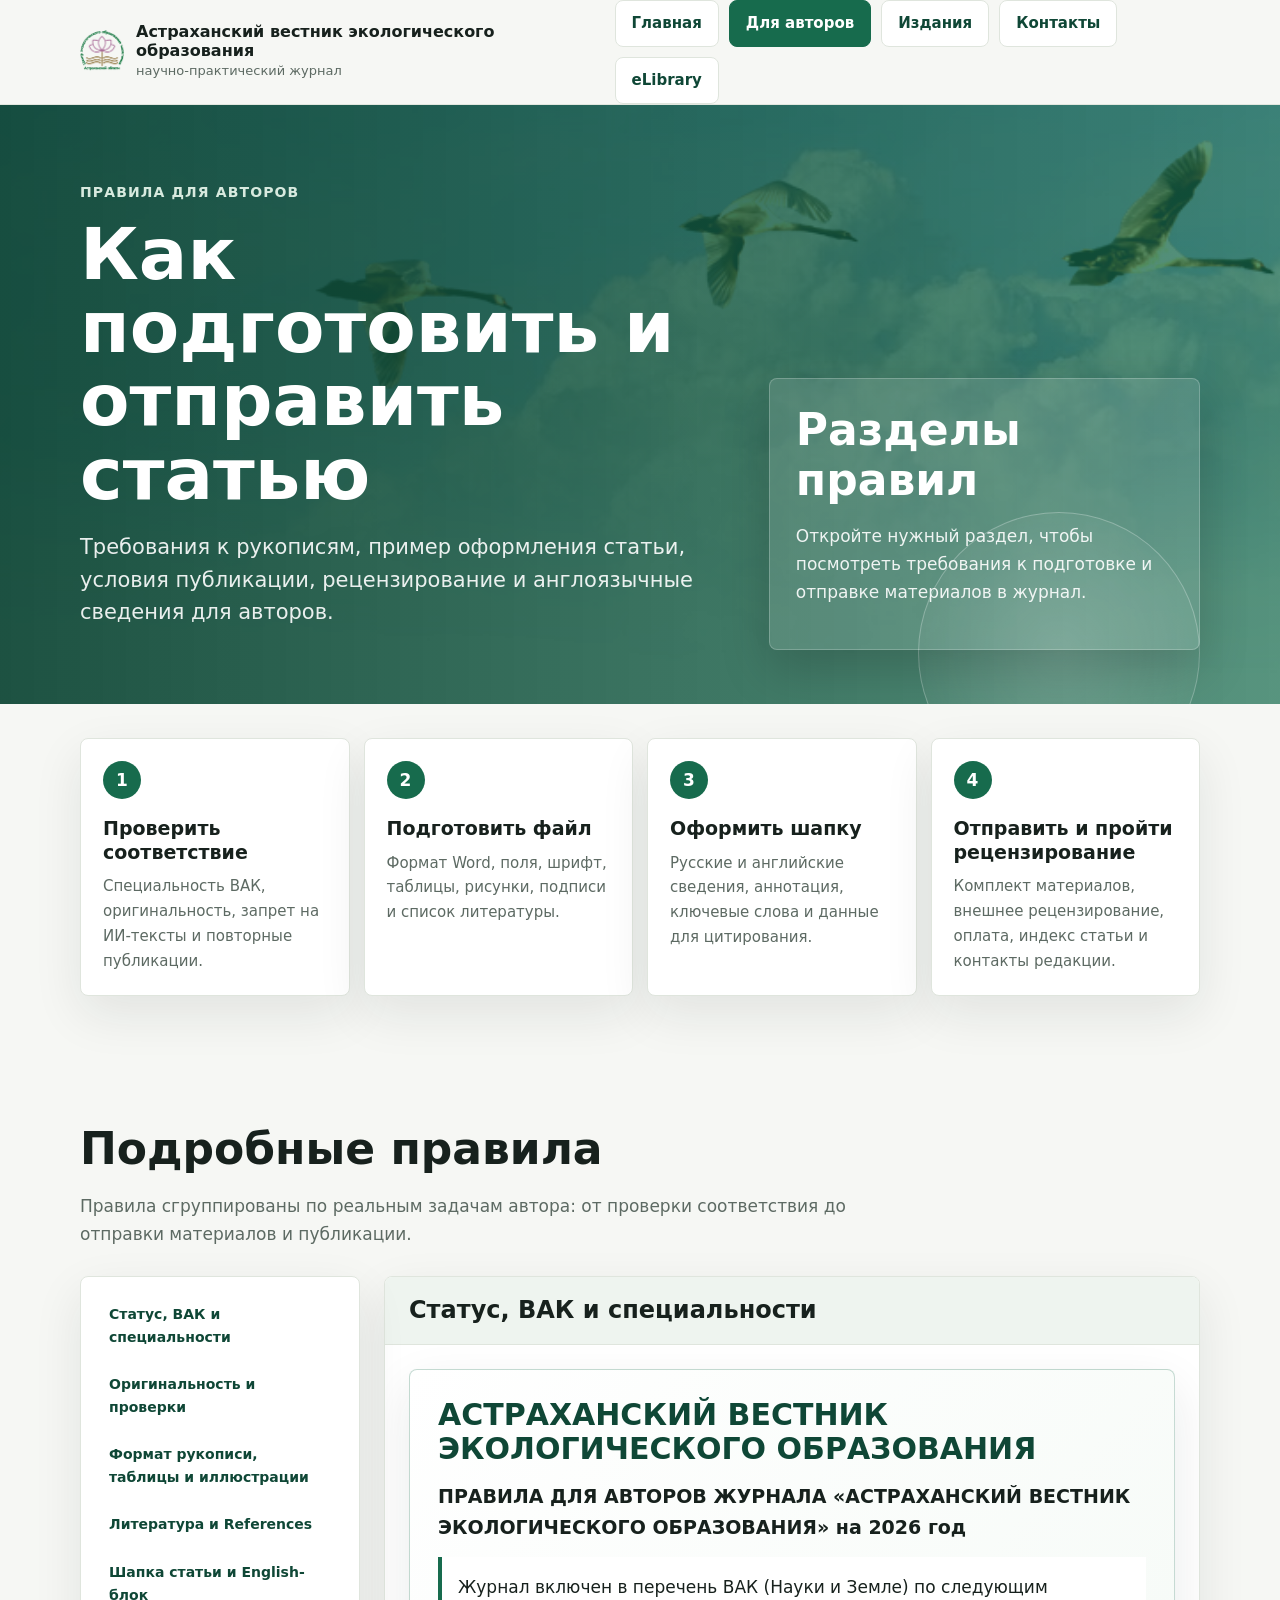
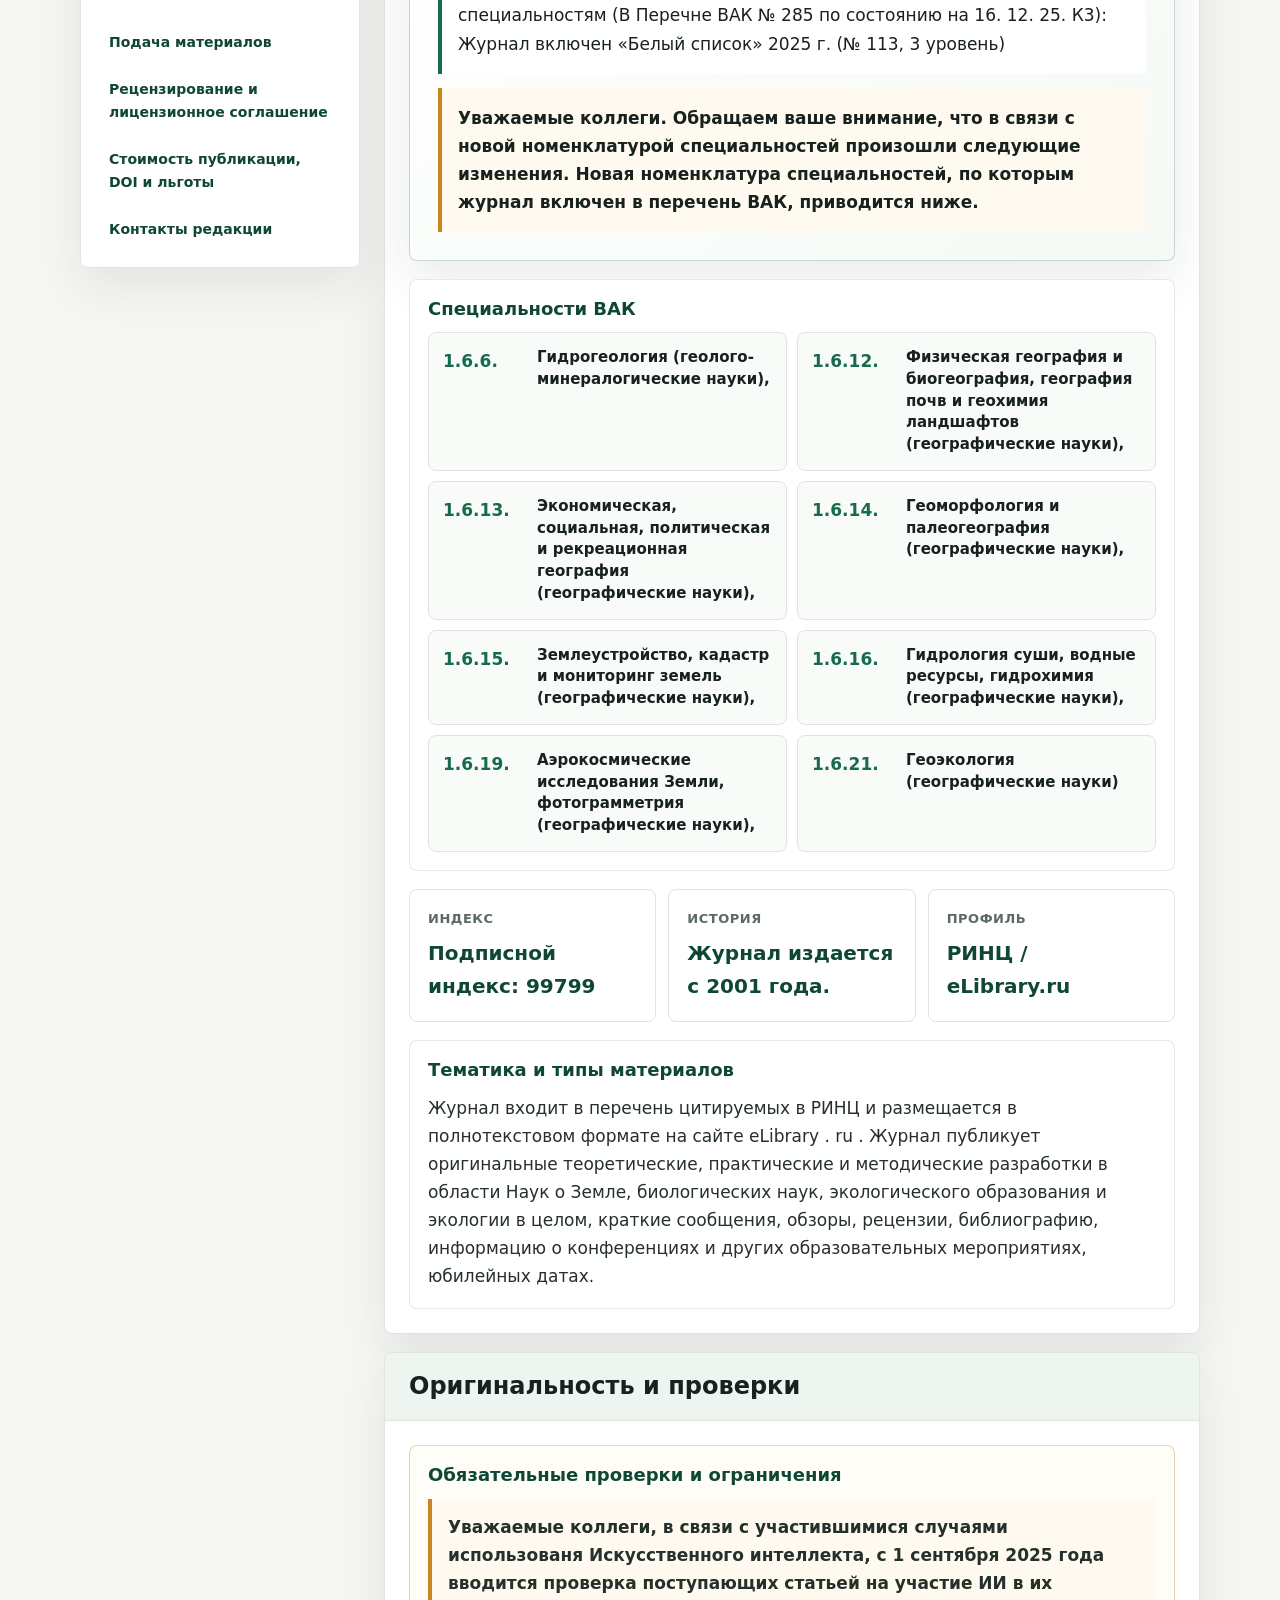
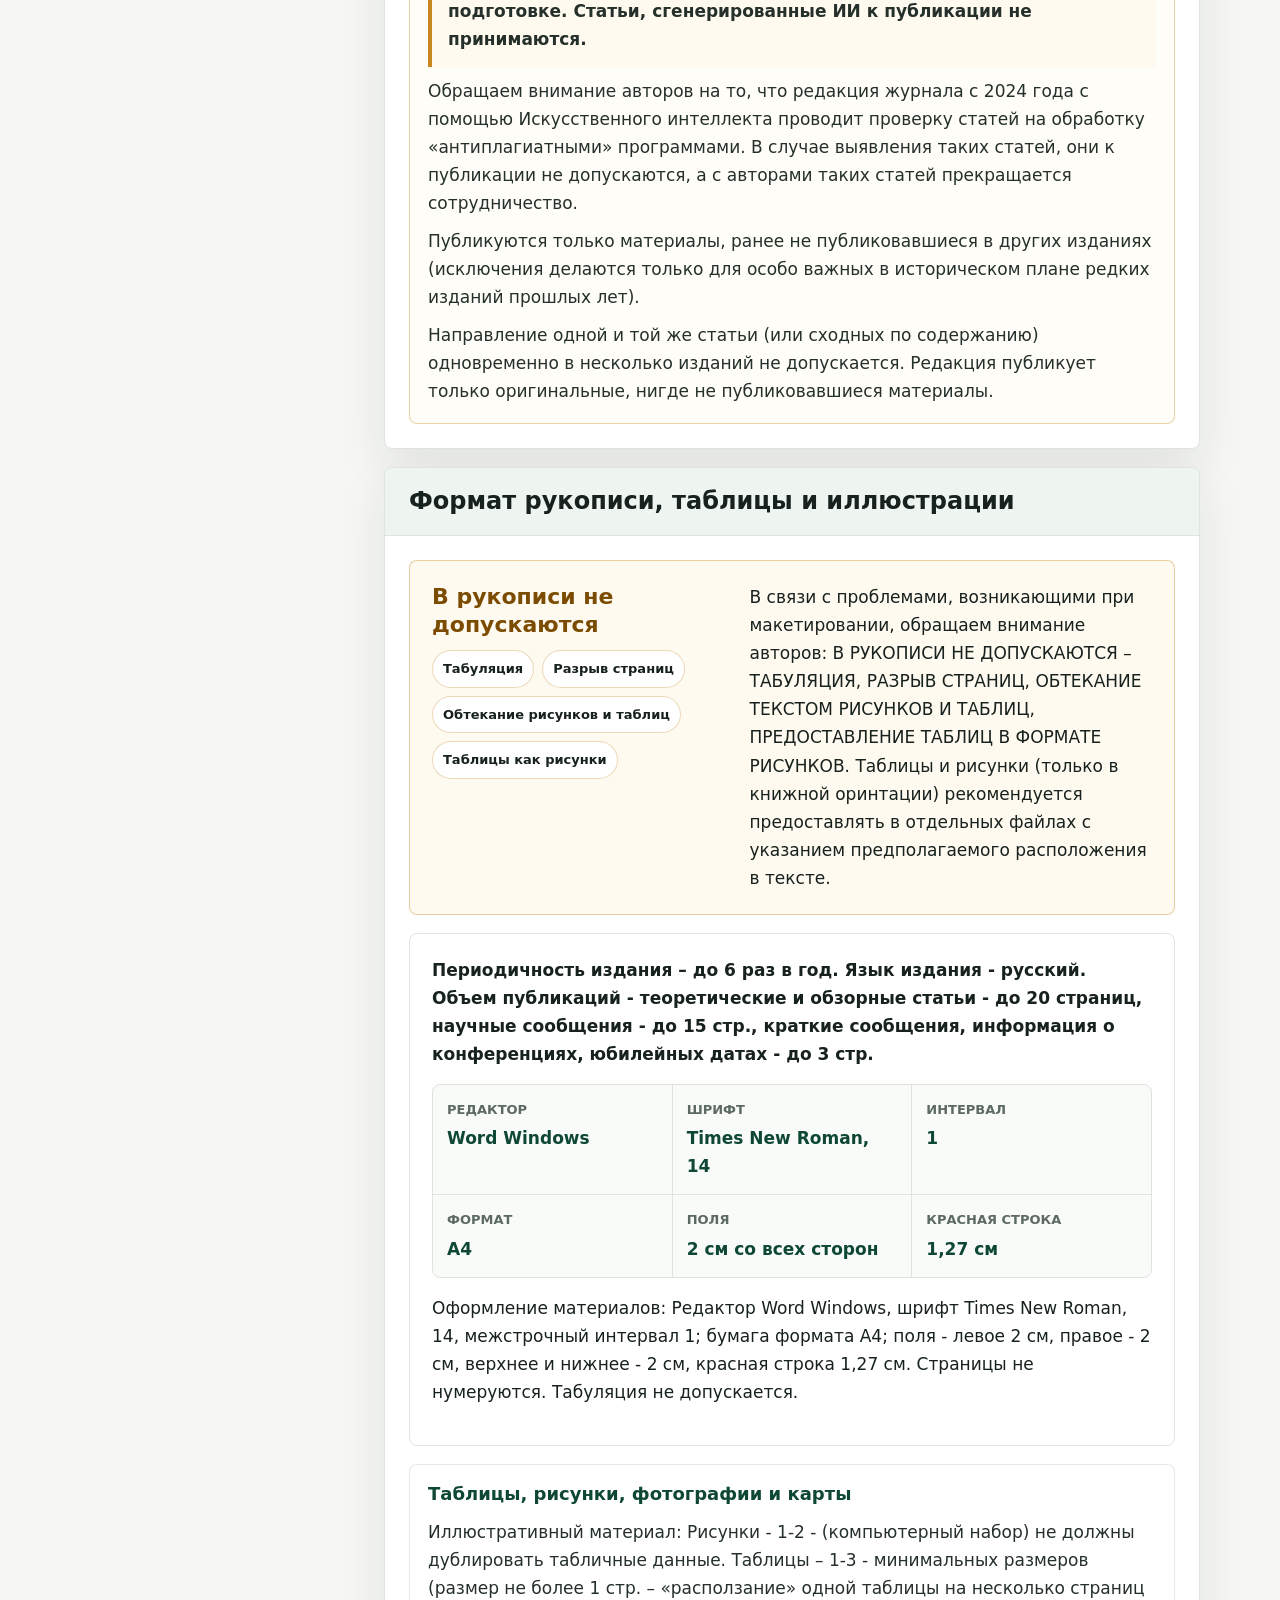
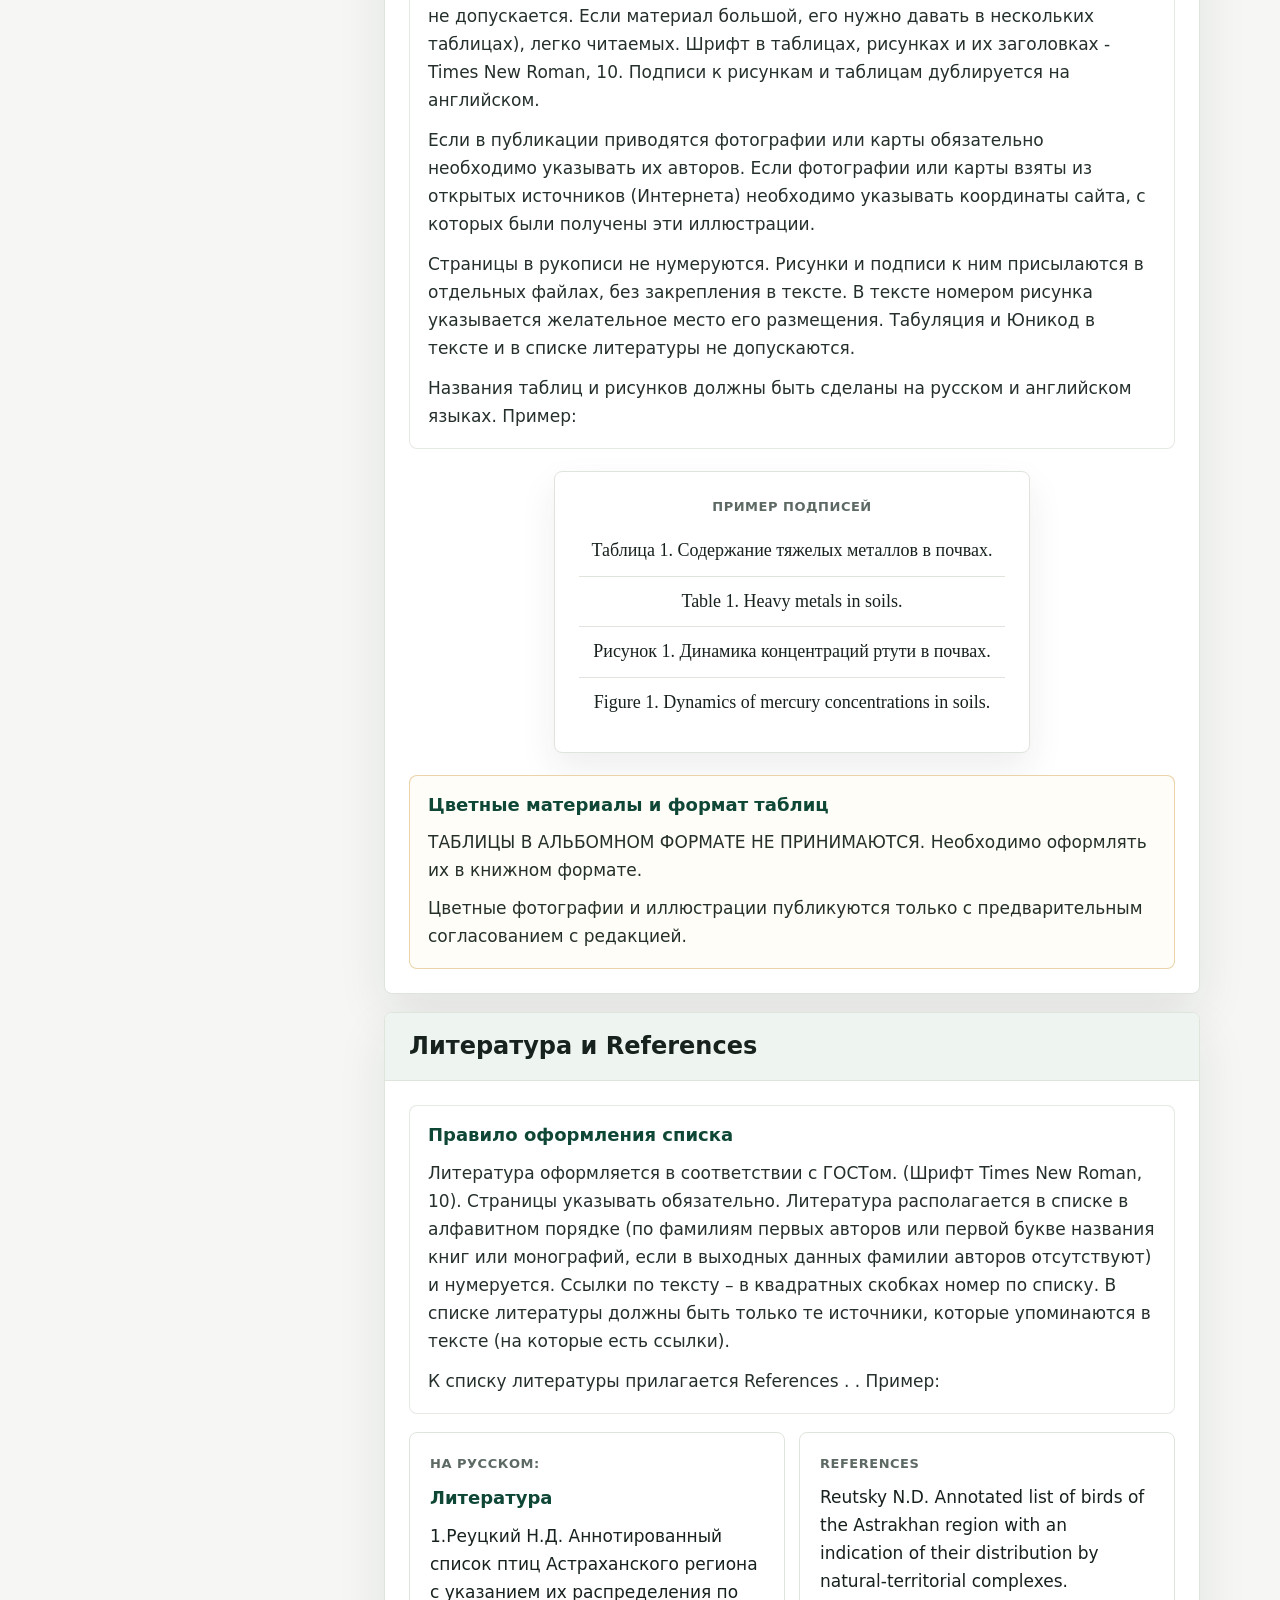
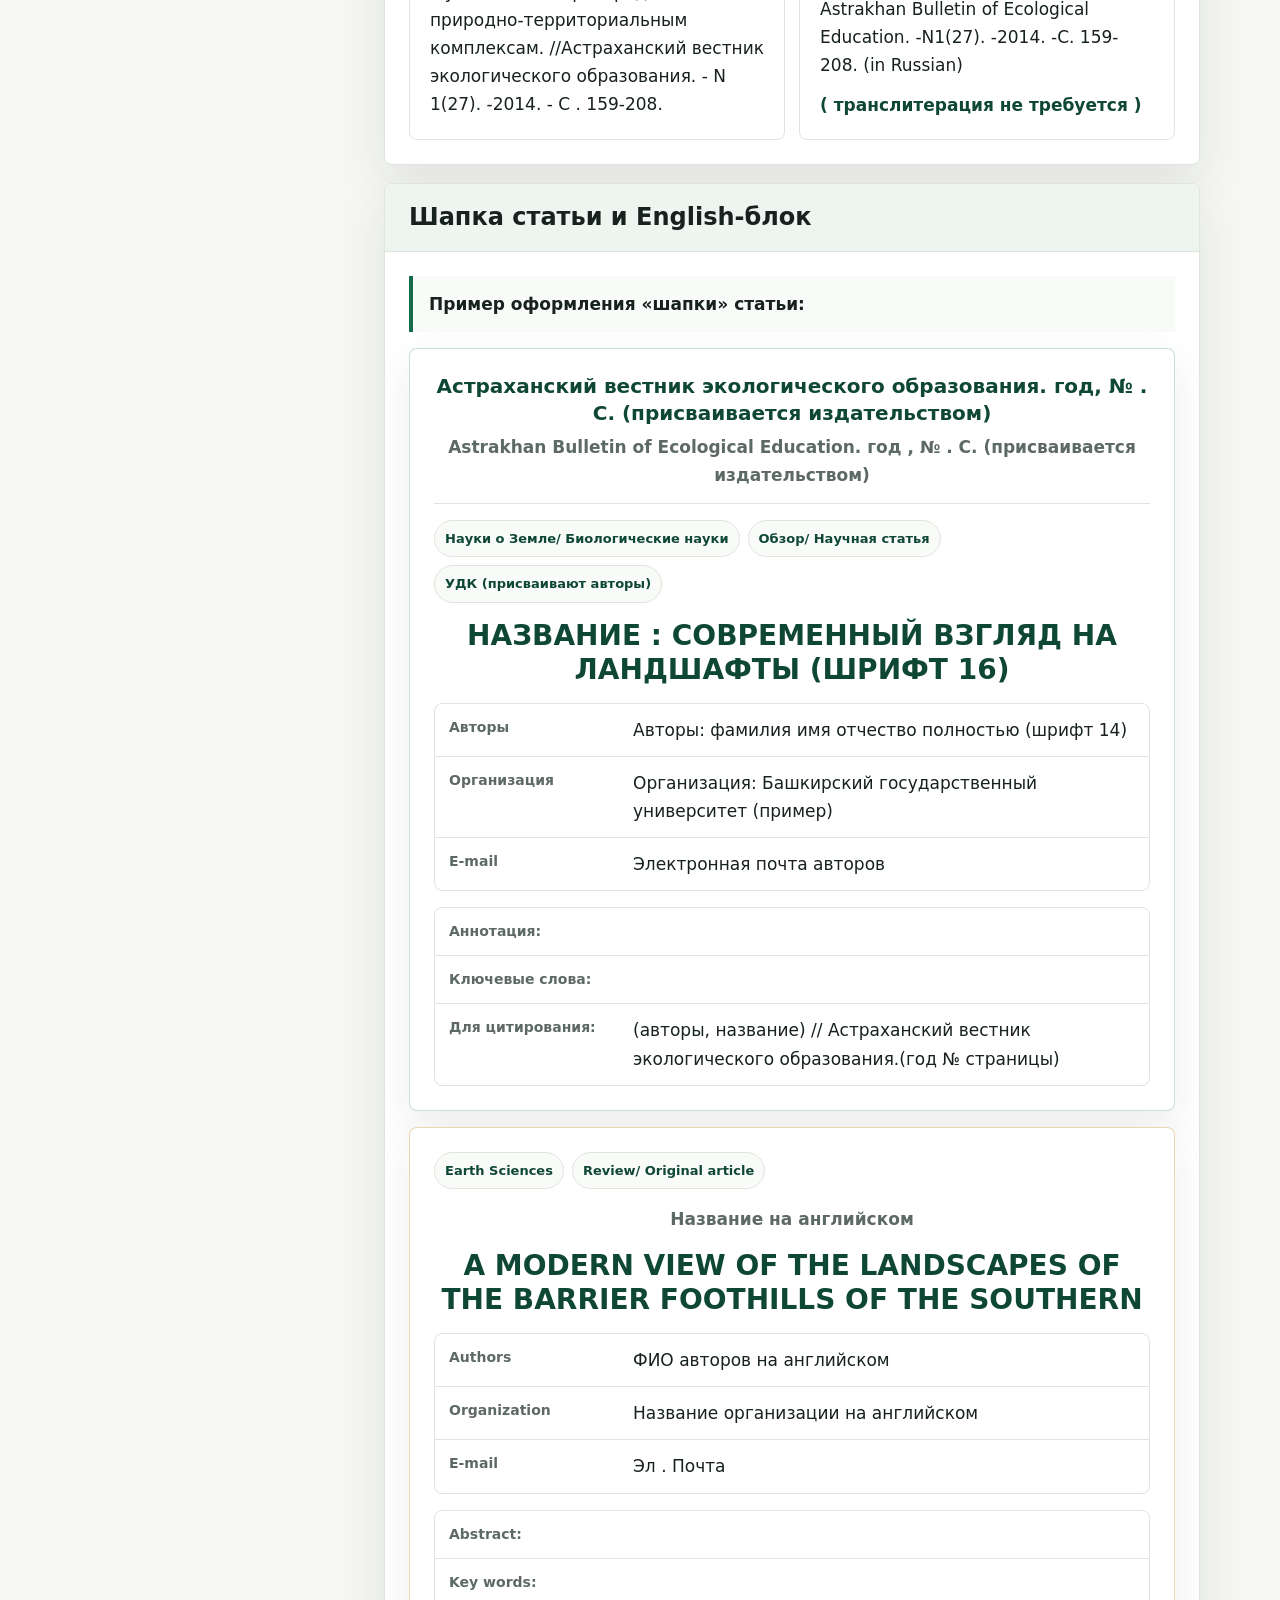
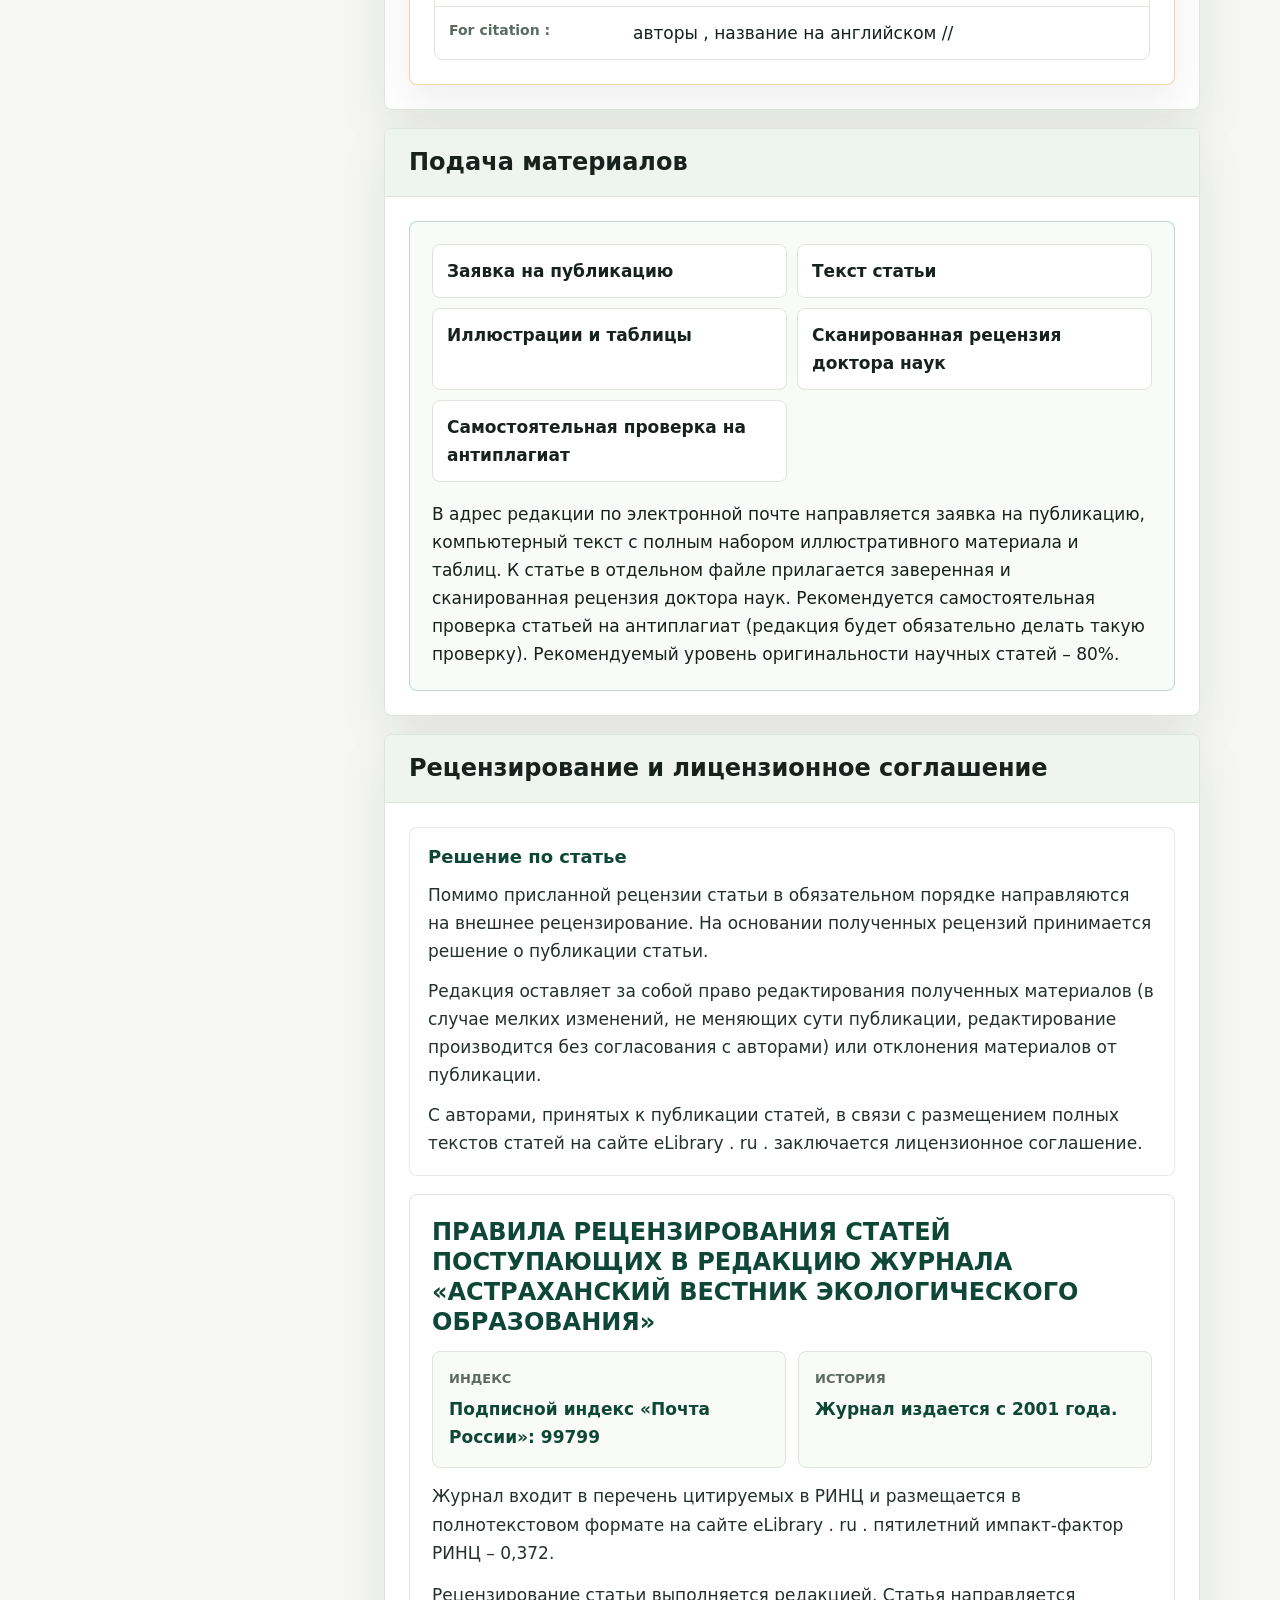
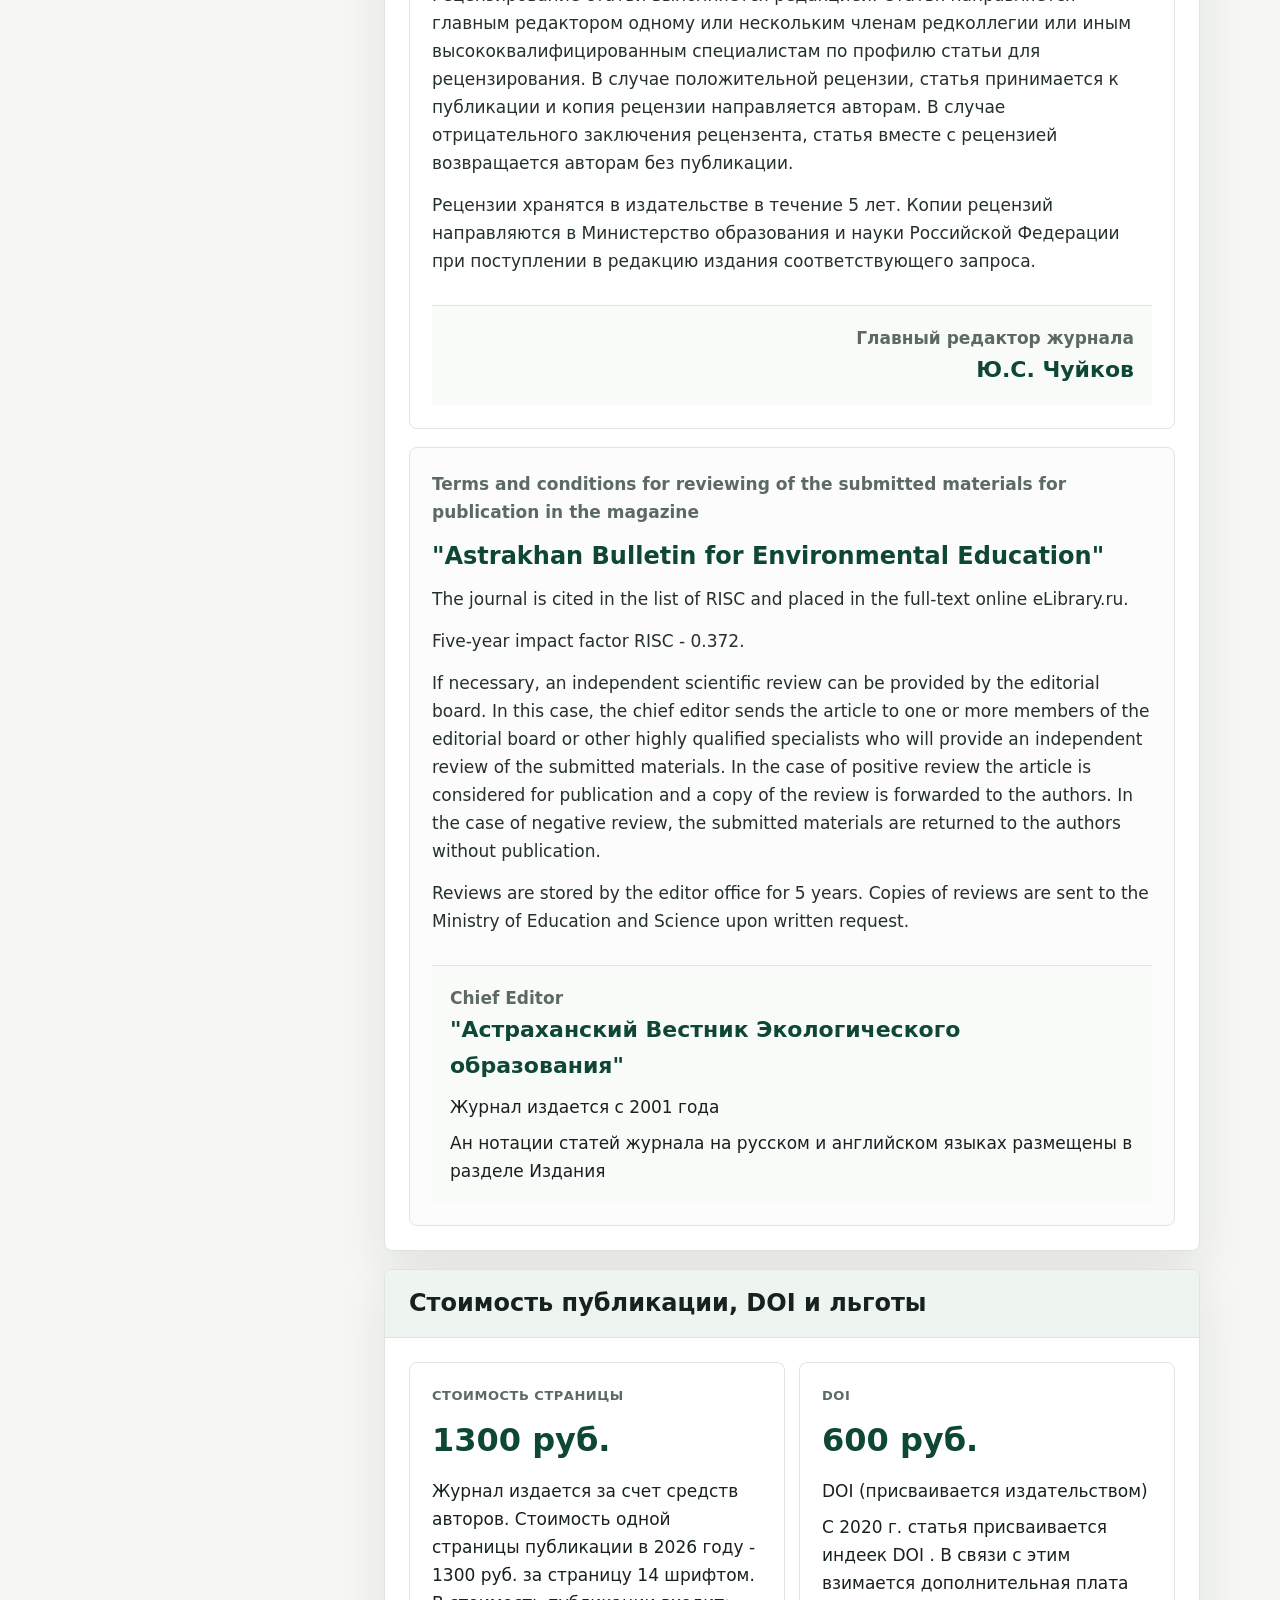
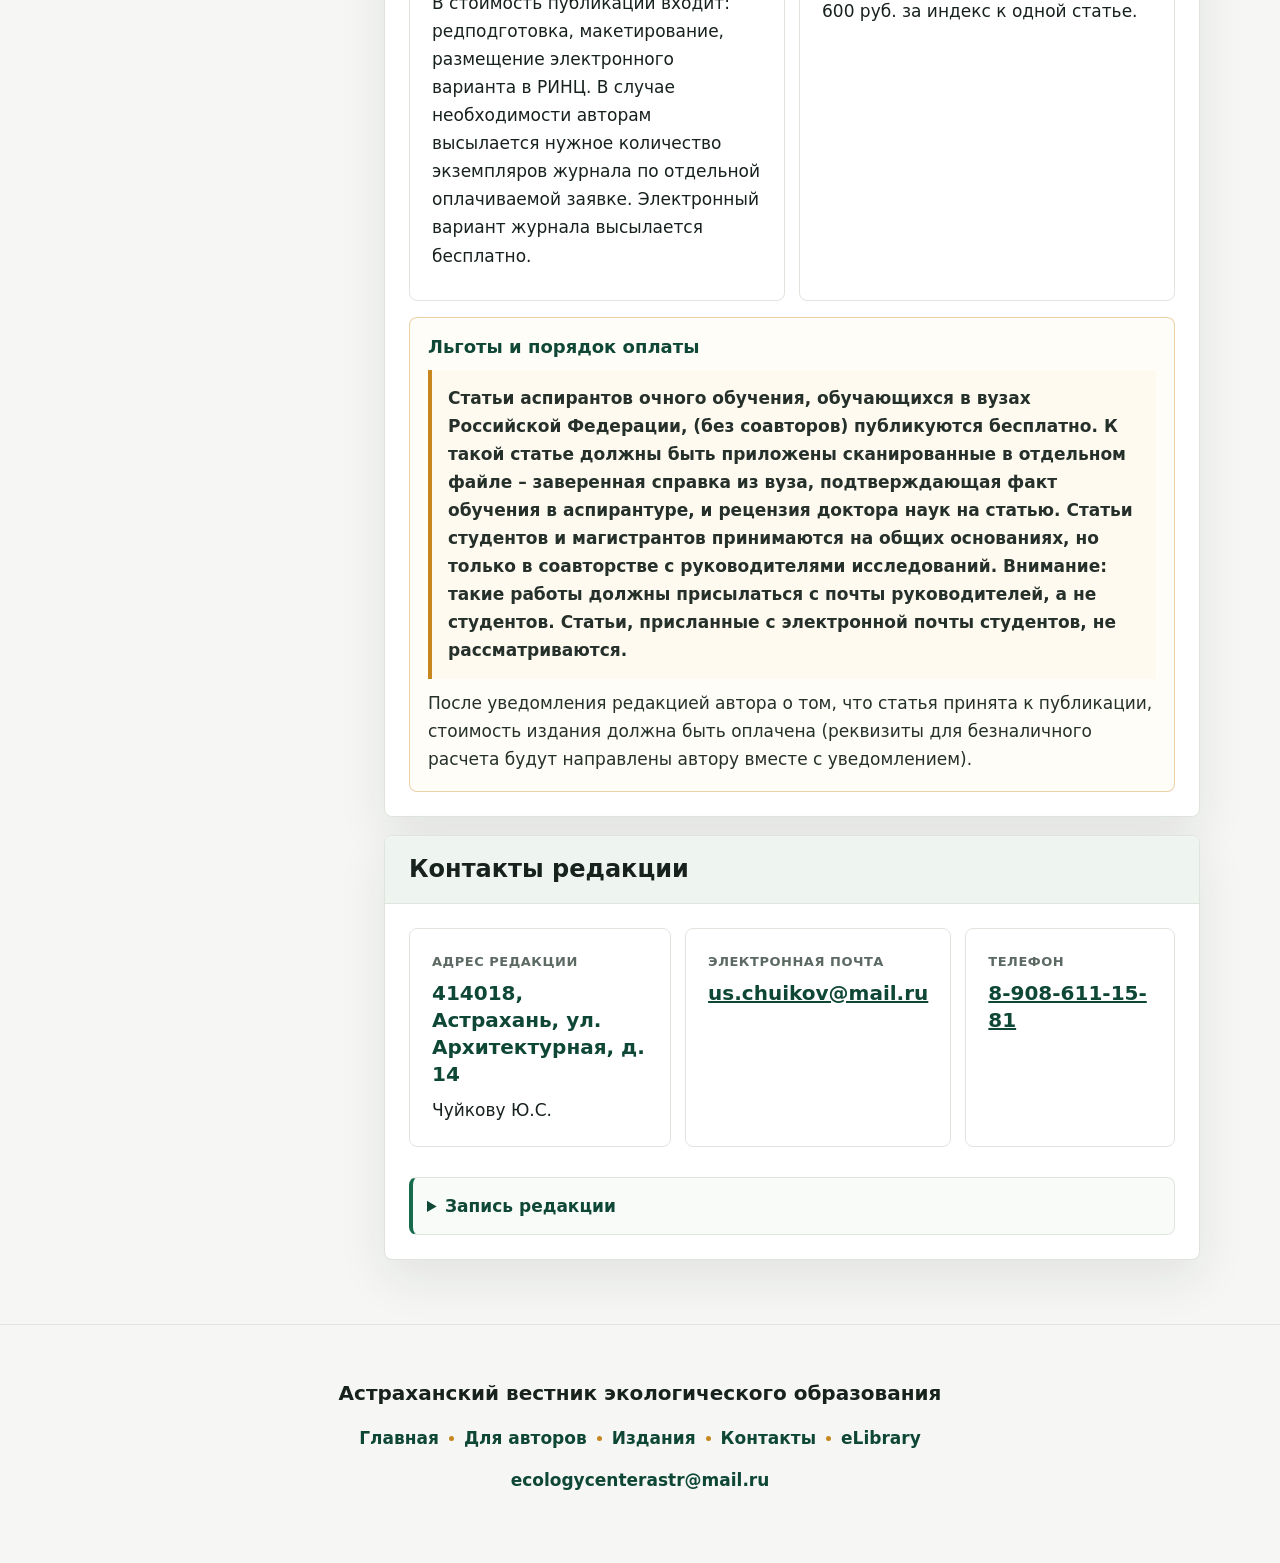
==== commit affc2dbe: "Strengthen author rules presentation" ====
--- a/authors.html
+++ b/authors.html
@@ -25,8 +25,8 @@
 </header>
 <main>
 <section class="hero"><div class="hero__inner"><div><p class="eyebrow">Правила для авторов</p><h1>Как подготовить и отправить статью</h1><p class="lead">Требования к рукописям, пример оформления статьи, условия публикации, рецензирование и англоязычные сведения для авторов.</p></div><aside class="hero-card"><h2>Разделы правил</h2><p>Откройте нужный раздел, чтобы посмотреть требования к подготовке и отправке материалов в журнал.</p></aside></div></section>
-<section class="section section--tight"><div class="author-overview"><article><span>1</span><h3>Проверить соответствие</h3><p>Специальность ВАК, оригинальность, запрет на ИИ-тексты и повторные публикации.</p></article><article><span>2</span><h3>Подготовить файл</h3><p>Формат Word, поля, шрифт, таблицы, рисунки, подписи и список литературы.</p></article><article><span>3</span><h3>Оформить шапку</h3><p>Русские и английские сведения, аннотация, ключевые слова и данные для цитирования.</p></article><article><span>4</span><h3>Отправить и пройти рецензирование</h3><p>Комплект материалов, внешнее рецензирование, DOI, оплата и контакты редакции.</p></article></div></section>
-<section class="section"><div class="section__head"><h2>Подробные правила</h2><p>Текст сохранен из исходной страницы, но разделен по реальным задачам автора: от проверки соответствия до отправки материалов и публикации.</p></div><div class="content-layout"><aside class="side-nav"><a href="#status">Статус, ВАК и специальности</a><a href="#originality">Оригинальность и проверки</a><a href="#format">Формат рукописи, таблицы и иллюстрации</a><a href="#references">Литература и References</a><a href="#template">Шапка статьи и English-блок</a><a href="#submission">Подача материалов</a><a href="#review">Рецензирование и лицензионное соглашение</a><a href="#fees">Стоимость публикации, DOI и льготы</a><a href="#contacts">Контакты редакции</a></aside><div class="content-flow"><section class="content-section" id="status"><div class="content-section__head"><h2>Статус, ВАК и специальности</h2></div><div class="content-section__body"><div class="rule-group rule-group--plain"><h3>Название и статус журнала</h3><p class="content-paragraph content-paragraph--strong">АСТРАХАНСКИЙ ВЕСТНИК ЭКОЛОГИЧЕСКОГО ОБРАЗОВАНИЯ</p><p class="content-paragraph">ПРАВИЛА ДЛЯ АВТОРОВ ЖУРНАЛА «АСТРАХАНСКИЙ ВЕСТНИК ЭКОЛОГИЧЕСКОГО ОБРАЗОВАНИЯ» на 2026 год</p><p class="content-paragraph">Журнал включен в перечень ВАК (Науки и Земле) по следующим специальностям (В Перечне ВАК № 285 по состоянию на 16. 12. 25. К3): Журнал включен «Белый список» 2025 г. (№ 113, 3 уровень)</p><p class="content-paragraph content-paragraph--warning">Уважаемые коллеги. Обращаем ваше внимание, что в связи с новой номенклатурой специальностей произошли следующие изменения. Новая номенклатура специальностей, по которым журнал включен в перечень ВАК, приводится ниже.</p></div><div class="rule-group rule-group--specialties"><h3>Специальности ВАК</h3><ul class="specialty-list"><li class="specialty-row"><span>1.6.6.</span> <strong>Гидрогеология (геолого-минералогические науки),</strong></li><li class="specialty-row"><span>1.6.12.</span> <strong>Физическая география и биогеография, география почв и геохимия ландшафтов (географические науки),</strong></li><li class="specialty-row"><span>1.6.13.</span> <strong>Экономическая, социальная, политическая и рекреационная география (географические науки),</strong></li><li class="specialty-row"><span>1.6.14.</span> <strong>Геоморфология и палеогеография (географические науки),</strong></li><li class="specialty-row"><span>1.6.15.</span> <strong>Землеустройство, кадастр и мониторинг земель (географические науки),</strong></li><li class="specialty-row"><span>1.6.16.</span> <strong>Гидрология суши, водные ресурсы, гидрохимия (географические науки),</strong></li><li class="specialty-row"><span>1.6.19.</span> <strong>Аэрокосмические исследования Земли, фотограмметрия (географические науки),</strong></li><li class="specialty-row"><span>1.6.21.</span> <strong>Геоэкология (географические науки)</strong></li></ul></div><div class="rule-group rule-group--plain"><h3>Справочная информация</h3><p class="content-paragraph">Подписной индекс: 99799</p><p class="content-paragraph">Журнал издается с 2001 года.</p><p class="content-paragraph">Журнал входит в перечень цитируемых в РИНЦ и размещается в полнотекстовом формате на сайте eLibrary . ru . Журнал публикует оригинальные теоретические, практические и методические разработки в области Наук о Земле, биологических наук, экологического образования и экологии в целом, краткие сообщения, обзоры, рецензии, библиографию, информацию о конференциях и других образовательных мероприятиях, юбилейных датах.</p></div></div></section><section class="content-section" id="originality"><div class="content-section__head"><h2>Оригинальность и проверки</h2></div><div class="content-section__body"><div class="rule-group rule-group--alerts"><h3>Обязательные проверки и ограничения</h3><div class="alert-stack"><p class="content-paragraph content-paragraph--warning">Уважаемые коллеги, в связи с участившимися случаями использованя Искусственного интеллекта, с 1 сентября 2025 года вводится проверка поступающих статьей на участие ИИ в их подготовке. Статьи, сгенерированные ИИ к публикации не принимаются.</p><p class="content-paragraph">Обращаем внимание авторов на то, что редакция журнала с 2024 года с помощью Искусственного интеллекта проводит проверку статей на обработку «антиплагиатными» программами. В случае выявления таких статей, они к публикации не допускаются, а с авторами таких статей прекращается сотрудничество.</p><p class="content-paragraph">Публикуются только материалы, ранее не публиковавшиеся в других изданиях (исключения делаются только для особо важных в историческом плане редких изданий прошлых лет).</p><p class="content-paragraph">Направление одной и той же статьи (или сходных по содержанию) одновременно в несколько изданий не допускается. Редакция публикует только оригинальные, нигде не публиковавшиеся материалы.</p></div></div></div></section><section class="content-section" id="format"><div class="content-section__head"><h2>Формат рукописи, таблицы и иллюстрации</h2></div><div class="content-section__body"><div class="rule-group rule-group--alerts"><h3>Что нельзя делать в файле</h3><div class="alert-stack"><p class="content-paragraph">В связи с проблемами, возникающими при макетировании, обращаем внимание авторов: В РУКОПИСИ НЕ ДОПУСКАЮТСЯ – ТАБУЛЯЦИЯ, РАЗРЫВ СТРАНИЦ, ОБТЕКАНИЕ ТЕКСТОМ РИСУНКОВ И ТАБЛИЦ, ПРЕДОСТАВЛЕНИЕ ТАБЛИЦ В ФОРМАТЕ РИСУНКОВ. Таблицы и рисунки (только в книжной оринтации) рекомендуется предоставлять в отдельных файлах с указанием предполагаемого расположения в тексте.</p></div></div><div class="rule-group rule-group--plain"><h3>Объем и параметры рукописи</h3><p class="content-paragraph">Периодичность издания – до 6 раз в год. Язык издания - русский. Объем публикаций - теоретические и обзорные статьи - до 20 страниц, научные сообщения - до 15 стр., краткие сообщения, информация о конференциях, юбилейных датах - до 3 стр.</p><p class="content-paragraph">Оформление материалов: Редактор Word Windows, шрифт Times New Roman, 14, межстрочный интервал 1; бумага формата А4; поля - левое 2 см, правое - 2 см, верхнее и нижнее - 2 см, красная строка 1,27 см. Страницы не нумеруются. Табуляция не допускается.</p></div><div class="rule-group rule-group--plain"><h3>Таблицы, рисунки, фотографии и карты</h3><p class="content-paragraph">Иллюстративный материал: Рисунки - 1-2 - (компьютерный набор) не должны дублировать табличные данные. Таблицы – 1-3 - минимальных размеров (размер не более 1 стр. – «расползание» одной таблицы на несколько страниц не допускается. Если материал большой, его нужно давать в нескольких таблицах), легко читаемых. Шрифт в таблицах, рисунках и их заголовках - Times New Roman, 10. Подписи к рисункам и таблицам дублируется на английском.</p><p class="content-paragraph">Если в публикации приводятся фотографии или карты обязательно необходимо указывать их авторов. Если фотографии или карты взяты из открытых источников (Интернета) необходимо указывать координаты сайта, с которых были получены эти иллюстрации.</p><p class="content-paragraph">Страницы в рукописи не нумеруются. Рисунки и подписи к ним присылаются в отдельных файлах, без закрепления в тексте. В тексте номером рисунка указывается желательное место его размещения. Табуляция и Юникод в тексте и в списке литературы не допускаются.</p><p class="content-paragraph">Названия таблиц и рисунков должны быть сделаны на русском и английском языках. Пример:</p><p class="content-paragraph">Таблица 1. Содержание тяжелых металлов в почвах.</p><p class="content-paragraph">Table 1. Heavy metals in soils.</p><p class="content-paragraph">Рисунок 1. Динамика концентраций ртути в почвах.</p><p class="content-paragraph">Figure 1. Dynamics of mercury concentrations in soils.</p></div><div class="rule-group rule-group--alerts"><h3>Цветные материалы и формат таблиц</h3><div class="alert-stack"><p class="content-paragraph">ТАБЛИЦЫ В АЛЬБОМНОМ ФОРМАТЕ НЕ ПРИНИМАЮТСЯ. Необходимо оформлять их в книжном формате.</p><p class="content-paragraph">Цветные фотографии и иллюстрации публикуются только с предварительным согласованием с редакцией.</p></div></div></div></section><section class="content-section" id="references"><div class="content-section__head"><h2>Литература и References</h2></div><div class="content-section__body"><div class="rule-group rule-group--plain"><h3>Правило оформления списка</h3><p class="content-paragraph">Литература оформляется в соответствии с ГОСТом. (Шрифт Times New Roman, 10). Страницы указывать обязательно. Литература располагается в списке в алфавитном порядке (по фамилиям первых авторов или первой букве названия книг или монографий, если в выходных данных фамилии авторов отсутствуют) и нумеруется. Ссылки по тексту – в квадратных скобках номер по списку. В списке литературы должны быть только те источники, которые упоминаются в тексте (на которые есть ссылки).</p><p class="content-paragraph">К списку литературы прилагается References . . Пример:</p></div><div class="rule-group rule-group--template"><h3>Пример на русском и английском</h3><div class="template-table"><div class="template-row"><span>На русском:</span><strong> </strong></div><div class="template-row template-row--wide"><strong>Литература</strong></div><div class="template-row template-row--wide"><strong>1.Реуцкий Н.Д. Аннотированный список птиц Астраханского региона с указанием их распределения по природно-территориальным комплексам. //Астраханский вестник экологического образования. - N 1(27). -2014. - C . 159-208.</strong></div><div class="template-row template-row--wide"><strong>References</strong></div><div class="template-row template-row--wide"><strong>Reutsky N.D. Annotated list of birds of the Astrakhan region with an indication of their distribution by natural-territorial complexes. Astrakhan Bulletin of Ecological Education. -N1(27). -2014. -C. 159-208. (in Russian)</strong></div><div class="template-row template-row--wide"><strong>( транслитерация не требуется )</strong></div></div></div></div></section><section class="content-section" id="template"><div class="content-section__head"><h2>Шапка статьи и English-блок</h2></div><div class="content-section__body"><div class="rule-group rule-group--template"><h3>Русская часть шапки статьи</h3><div class="template-table"><div class="template-row"><span>Пример оформления «шапки» статьи:</span><strong> </strong></div><div class="template-row template-row--wide"><strong>Астраханский вестник экологического образования. год, № . С. (присваивается издательством)</strong></div><div class="template-row template-row--wide"><strong>Astrakhan Bulletin of Ecological Education. год , № . С. (присваивается издательством)</strong></div><div class="template-row template-row--wide"><strong>Науки о Земле/ Биологические науки</strong></div><div class="template-row template-row--wide"><strong>Обзор/ Научная статья</strong></div><div class="template-row template-row--wide"><strong>УДК (присваивают авторы)</strong></div><div class="template-row"><span>Название :</span><strong>СОВРЕМЕННЫЙ ВЗГЛЯД НА ЛАНДШАФТЫ (шрифт 16)</strong></div><div class="template-row"><span>Авторы:</span><strong>фамилия имя отчество полностью (шрифт 14)</strong></div><div class="template-row"><span>Организация:</span><strong>Башкирский государственный университет (пример)</strong></div><div class="template-row template-row--wide"><strong>Электронная почта авторов</strong></div><div class="template-row"><span>Аннотация:</span><strong> </strong></div><div class="template-row"><span>Ключевые слова:</span><strong> </strong></div><div class="template-row"><span>Для цитирования:</span><strong>(авторы, название) // Астраханский вестник экологического образования.(год № страницы)</strong></div></div></div><div class="rule-group rule-group--template"><h3>Английская часть шапки статьи</h3><div class="template-table"><div class="template-row template-row--wide"><strong>Earth Sciences</strong></div><div class="template-row template-row--wide"><strong>Review/ Original article</strong></div><div class="template-row template-row--wide"><strong>Название на английском</strong></div><div class="template-row template-row--wide"><strong>A MODERN VIEW OF THE LANDSCAPES OF THE BARRIER FOOTHILLS OF THE SOUTHERN</strong></div><div class="template-row template-row--wide"><strong>ФИО авторов на английском</strong></div><div class="template-row template-row--wide"><strong>Название организации на английском</strong></div><div class="template-row template-row--wide"><strong>Эл . Почта</strong></div><div class="template-row"><span>Abstract:</span><strong> </strong></div><div class="template-row"><span>Key words:</span><strong> </strong></div><div class="template-row"><span>For citation :</span><strong>авторы , название на английском //</strong></div></div></div></div></section><section class="content-section" id="submission"><div class="content-section__head"><h2>Подача материалов</h2></div><div class="content-section__body"><div class="rule-group rule-group--alerts"><h3>Что отправить в редакцию</h3><div class="alert-stack"><p class="content-paragraph">В адрес редакции по электронной почте направляется заявка на публикацию, компьютерный текст с полным набором иллюстративного материала и таблиц. К статье в отдельном файле прилагается заверенная и сканированная рецензия доктора наук. Рекомендуется самостоятельная проверка статьей на антиплагиат (редакция будет обязательно делать такую проверку). Рекомендуемый уровень оригинальности научных статей – 80%.</p></div></div></div></section><section class="content-section" id="review"><div class="content-section__head"><h2>Рецензирование и лицензионное соглашение</h2></div><div class="content-section__body"><div class="rule-group rule-group--plain"><h3>Рассмотрение статьи и лицензионное соглашение</h3><p class="content-paragraph">Помимо присланной рецензии статьи в обязательном порядке направляются на внешнее рецензирование. На основании полученных рецензий принимается решение о публикации статьи.</p><p class="content-paragraph">Редакция оставляет за собой право редактирования полученных материалов (в случае мелких изменений, не меняющих сути публикации, редактирование производится без согласования с авторами) или отклонения материалов от публикации.</p><p class="content-paragraph">С авторами, принятых к публикации статей, в связи с размещением полных текстов статей на сайте eLibrary . ru . заключается лицензионное соглашение.</p></div><div class="rule-group rule-group--plain"><h3>Правила рецензирования</h3><p class="content-paragraph content-paragraph--warning">ПРАВИЛА РЕЦЕНЗИРОВАНИЯ СТАТЕЙ ПОСТУПАЮЩИХ В РЕДАКЦИЮ ЖУРНАЛА «АСТРАХАНСКИЙ ВЕСТНИК ЭКОЛОГИЧЕСКОГО ОБРАЗОВАНИЯ»</p><p class="content-paragraph">Подписной индекс «Почта России»: 99799</p><p class="content-paragraph">Журнал издается с 2001 года.</p><p class="content-paragraph">Журнал входит в перечень цитируемых в РИНЦ и размещается в полнотекстовом формате на сайте eLibrary . ru . пятилетний импакт-фактор РИНЦ – 0,372.</p><p class="content-paragraph">Рецензирование статьи выполняется редакцией. Статья направляется главным редактором одному или нескольким членам редколлегии или иным высококвалифицированным специалистам по профилю статьи для рецензирования. В случае положительной рецензии, статья принимается к публикации и копия рецензии направляется авторам. В случае отрицательного заключения рецензента, статья вместе с рецензией возвращается авторам без публикации.</p><p class="content-paragraph">Рецензии хранятся в издательстве в течение 5 лет. Копии рецензий направляются в Министерство образования и науки Российской Федерации при поступлении в редакцию издания соответствующего запроса.</p><p class="content-paragraph">Главный редактор журнала</p><p class="content-paragraph">Ю.С. Чуйков</p><p class="content-paragraph">Terms and conditions for reviewing of the submitted materials for publication in the magazine</p></div><div class="rule-group rule-group--plain"><h3>Terms and conditions</h3><p class="content-paragraph">&quot;Astrakhan Bulletin for Environmental Education&quot;</p><p class="content-paragraph">The journal is cited in the list of RISC and placed in the full-text online eLibrary.ru.</p><p class="content-paragraph">Five-year impact factor RISC - 0.372.</p><p class="content-paragraph">If necessary, an independent scientific review can be provided by the editorial board. In this case, the chief editor sends the article to one or more members of the editorial board or other highly qualified specialists who will provide an independent review of the submitted materials. In the case of positive review the article is considered for publication and a copy of the review is forwarded to the authors. In the case of negative review, the submitted materials are returned to the authors without publication.</p><p class="content-paragraph">Reviews are stored by the editor office for 5 years. Copies of reviews are sent to the Ministry of Education and Science upon written request.</p><p class="content-paragraph">Chief Editor</p><p class="content-paragraph">&quot;Астраханский Вестник Экологического образования&quot;</p><p class="content-paragraph">Журнал издается с 2001 года</p><p class="content-paragraph">Ан нотации статей журнала на русском и английском языках размещены в разделе Издания</p></div></div></section><section class="content-section" id="fees"><div class="content-section__head"><h2>Стоимость публикации, DOI и льготы</h2></div><div class="content-section__body"><div class="rule-group rule-group--template"><h3>DOI</h3><div class="template-table"><div class="template-row template-row--wide"><strong>DOI (присваивается издательством)</strong></div></div></div><div class="rule-group rule-group--alerts"><h3>Стоимость и льготы</h3><div class="alert-stack"><p class="content-paragraph">Журнал издается за счет средств авторов. Стоимость одной страницы публикации в 2026 году - 1300 руб. за страницу 14 шрифтом. В стоимость публикации входит: редподготовка, макетирование, размещение электронного варианта в РИНЦ. В случае необходимости авторам высылается нужное количество экземпляров журнала по отдельной оплачиваемой заявке. Электронный вариант журнала высылается бесплатно.</p><p class="content-paragraph">С 2020 г. статья присваивается индеек DOI . В связи с этим взимается дополнительная плата 600 руб. за индекс к одной статье.</p><p class="content-paragraph content-paragraph--warning">Статьи аспирантов очного обучения, обучающихся в вузах Российской Федерации, (без соавторов) публикуются бесплатно. К такой статье должны быть приложены сканированные в отдельном файле – заверенная справка из вуза, подтверждающая факт обучения в аспирантуре, и рецензия доктора наук на статью. Статьи студентов и магистрантов принимаются на общих основаниях, но только в соавторстве с руководителями исследований. Внимание: такие работы должны присылаться с почты руководителей, а не студентов. Статьи, присланные с электронной почты студентов, не рассматриваются.</p><p class="content-paragraph">После уведомления редакцией автора о том, что статья принята к публикации, стоимость издания должна быть оплачена (реквизиты для безналичного расчета будут направлены автору вместе с уведомлением).</p></div></div></div></section><section class="content-section" id="contacts"><div class="content-section__head"><h2>Контакты редакции</h2></div><div class="content-section__body"><div class="rule-group rule-group--alerts"><h3>Адрес, email и телефон</h3><div class="alert-stack"><p class="content-paragraph">Адрес редакции: 414018, Астрахань, ул. Архитектурная, д 14. Чуйкову Ю.С.. Электронная почта: us . chuikov @ mail . ru Телефон: 8-9086111581.</p></div></div></div></section></div></div></section>
+<section class="section section--tight"><div class="author-overview"><article><span>1</span><h3>Проверить соответствие</h3><p>Специальность ВАК, оригинальность, запрет на ИИ-тексты и повторные публикации.</p></article><article><span>2</span><h3>Подготовить файл</h3><p>Формат Word, поля, шрифт, таблицы, рисунки, подписи и список литературы.</p></article><article><span>3</span><h3>Оформить шапку</h3><p>Русские и английские сведения, аннотация, ключевые слова и данные для цитирования.</p></article><article><span>4</span><h3>Отправить и пройти рецензирование</h3><p>Комплект материалов, внешнее рецензирование, оплата, индекс статьи и контакты редакции.</p></article></div></section>
+<section class="section"><div class="section__head"><h2>Подробные правила</h2><p>Правила сгруппированы по реальным задачам автора: от проверки соответствия до отправки материалов и публикации.</p></div><div class="content-layout"><aside class="side-nav"><a href="#status">Статус, ВАК и специальности</a><a href="#originality">Оригинальность и проверки</a><a href="#format">Формат рукописи, таблицы и иллюстрации</a><a href="#references">Литература и References</a><a href="#template">Шапка статьи и English-блок</a><a href="#submission">Подача материалов</a><a href="#review">Рецензирование и лицензионное соглашение</a><a href="#fees">Стоимость публикации, DOI и льготы</a><a href="#contacts">Контакты редакции</a></aside><div class="content-flow"><section class="content-section" id="status"><div class="content-section__head"><h2>Статус, ВАК и специальности</h2></div><div class="content-section__body"><div class="journal-identity"><p class="journal-identity__name">АСТРАХАНСКИЙ ВЕСТНИК ЭКОЛОГИЧЕСКОГО ОБРАЗОВАНИЯ</p><p class="journal-identity__rules">ПРАВИЛА ДЛЯ АВТОРОВ ЖУРНАЛА «АСТРАХАНСКИЙ ВЕСТНИК ЭКОЛОГИЧЕСКОГО ОБРАЗОВАНИЯ» на 2026 год</p><p class="journal-identity__status">Журнал включен в перечень ВАК (Науки и Земле) по следующим специальностям (В Перечне ВАК № 285 по состоянию на 16. 12. 25. К3): Журнал включен «Белый список» 2025 г. (№ 113, 3 уровень)</p><p class="journal-identity__notice">Уважаемые коллеги. Обращаем ваше внимание, что в связи с новой номенклатурой специальностей произошли следующие изменения. Новая номенклатура специальностей, по которым журнал включен в перечень ВАК, приводится ниже.</p></div><div class="rule-group rule-group--specialties"><h3>Специальности ВАК</h3><ul class="specialty-list"><li class="specialty-row"><span>1.6.6.</span> <strong>Гидрогеология (геолого-минералогические науки),</strong></li><li class="specialty-row"><span>1.6.12.</span> <strong>Физическая география и биогеография, география почв и геохимия ландшафтов (географические науки),</strong></li><li class="specialty-row"><span>1.6.13.</span> <strong>Экономическая, социальная, политическая и рекреационная география (географические науки),</strong></li><li class="specialty-row"><span>1.6.14.</span> <strong>Геоморфология и палеогеография (географические науки),</strong></li><li class="specialty-row"><span>1.6.15.</span> <strong>Землеустройство, кадастр и мониторинг земель (географические науки),</strong></li><li class="specialty-row"><span>1.6.16.</span> <strong>Гидрология суши, водные ресурсы, гидрохимия (географические науки),</strong></li><li class="specialty-row"><span>1.6.19.</span> <strong>Аэрокосмические исследования Земли, фотограмметрия (географические науки),</strong></li><li class="specialty-row"><span>1.6.21.</span> <strong>Геоэкология (географические науки)</strong></li></ul></div><div class="fact-grid"><article class="fact-card"><span>Индекс</span><strong>Подписной индекс: 99799</strong></article><article class="fact-card"><span>История</span><strong>Журнал издается с 2001 года.</strong></article><article class="fact-card"><span>Профиль</span><strong>РИНЦ / eLibrary.ru</strong></article></div><div class="rule-group rule-group--plain"><h3>Тематика и типы материалов</h3><p class="content-paragraph">Журнал входит в перечень цитируемых в РИНЦ и размещается в полнотекстовом формате на сайте eLibrary . ru . Журнал публикует оригинальные теоретические, практические и методические разработки в области Наук о Земле, биологических наук, экологического образования и экологии в целом, краткие сообщения, обзоры, рецензии, библиографию, информацию о конференциях и других образовательных мероприятиях, юбилейных датах.</p></div></div></section><section class="content-section" id="originality"><div class="content-section__head"><h2>Оригинальность и проверки</h2></div><div class="content-section__body"><div class="rule-group rule-group--alerts"><h3>Обязательные проверки и ограничения</h3><div class="alert-stack"><p class="content-paragraph content-paragraph--warning">Уважаемые коллеги, в связи с участившимися случаями использованя Искусственного интеллекта, с 1 сентября 2025 года вводится проверка поступающих статьей на участие ИИ в их подготовке. Статьи, сгенерированные ИИ к публикации не принимаются.</p><p class="content-paragraph">Обращаем внимание авторов на то, что редакция журнала с 2024 года с помощью Искусственного интеллекта проводит проверку статей на обработку «антиплагиатными» программами. В случае выявления таких статей, они к публикации не допускаются, а с авторами таких статей прекращается сотрудничество.</p><p class="content-paragraph">Публикуются только материалы, ранее не публиковавшиеся в других изданиях (исключения делаются только для особо важных в историческом плане редких изданий прошлых лет).</p><p class="content-paragraph">Направление одной и той же статьи (или сходных по содержанию) одновременно в несколько изданий не допускается. Редакция публикует только оригинальные, нигде не публиковавшиеся материалы.</p></div></div></div></section><section class="content-section" id="format"><div class="content-section__head"><h2>Формат рукописи, таблицы и иллюстрации</h2></div><div class="content-section__body"><div class="forbidden-panel"><div><h3>В рукописи не допускаются</h3><div class="forbidden-panel__chips"><span>Табуляция</span><span>Разрыв страниц</span><span>Обтекание рисунков и таблиц</span><span>Таблицы как рисунки</span></div></div><p>В связи с проблемами, возникающими при макетировании, обращаем внимание авторов: В РУКОПИСИ НЕ ДОПУСКАЮТСЯ – ТАБУЛЯЦИЯ, РАЗРЫВ СТРАНИЦ, ОБТЕКАНИЕ ТЕКСТОМ РИСУНКОВ И ТАБЛИЦ, ПРЕДОСТАВЛЕНИЕ ТАБЛИЦ В ФОРМАТЕ РИСУНКОВ. Таблицы и рисунки (только в книжной оринтации) рекомендуется предоставлять в отдельных файлах с указанием предполагаемого расположения в тексте.</p></div><div class="spec-panel"><p class="spec-panel__lead">Периодичность издания – до 6 раз в год. Язык издания - русский. Объем публикаций - теоретические и обзорные статьи - до 20 страниц, научные сообщения - до 15 стр., краткие сообщения, информация о конференциях, юбилейных датах - до 3 стр.</p><dl class="spec-grid"><div><dt>Редактор</dt><dd>Word Windows</dd></div><div><dt>Шрифт</dt><dd>Times New Roman, 14</dd></div><div><dt>Интервал</dt><dd>1</dd></div><div><dt>Формат</dt><dd>А4</dd></div><div><dt>Поля</dt><dd>2 см со всех сторон</dd></div><div><dt>Красная строка</dt><dd>1,27 см</dd></div></dl><p>Оформление материалов: Редактор Word Windows, шрифт Times New Roman, 14, межстрочный интервал 1; бумага формата А4; поля - левое 2 см, правое - 2 см, верхнее и нижнее - 2 см, красная строка 1,27 см. Страницы не нумеруются. Табуляция не допускается.</p></div><div class="rule-group rule-group--plain"><h3>Таблицы, рисунки, фотографии и карты</h3><p class="content-paragraph">Иллюстративный материал: Рисунки - 1-2 - (компьютерный набор) не должны дублировать табличные данные. Таблицы – 1-3 - минимальных размеров (размер не более 1 стр. – «расползание» одной таблицы на несколько страниц не допускается. Если материал большой, его нужно давать в нескольких таблицах), легко читаемых. Шрифт в таблицах, рисунках и их заголовках - Times New Roman, 10. Подписи к рисункам и таблицам дублируется на английском.</p><p class="content-paragraph">Если в публикации приводятся фотографии или карты обязательно необходимо указывать их авторов. Если фотографии или карты взяты из открытых источников (Интернета) необходимо указывать координаты сайта, с которых были получены эти иллюстрации.</p><p class="content-paragraph">Страницы в рукописи не нумеруются. Рисунки и подписи к ним присылаются в отдельных файлах, без закрепления в тексте. В тексте номером рисунка указывается желательное место его размещения. Табуляция и Юникод в тексте и в списке литературы не допускаются.</p><p class="content-paragraph">Названия таблиц и рисунков должны быть сделаны на русском и английском языках. Пример:</p></div><div class="example-frame"><p class="example-frame__label">Пример подписей</p><div class="example-frame__line">Таблица 1. Содержание тяжелых металлов в почвах.</div><div class="example-frame__line">Table 1. Heavy metals in soils.</div><div class="example-frame__line">Рисунок 1. Динамика концентраций ртути в почвах.</div><div class="example-frame__line">Figure 1. Dynamics of mercury concentrations in soils.</div></div><div class="rule-group rule-group--alerts"><h3>Цветные материалы и формат таблиц</h3><div class="alert-stack"><p class="content-paragraph">ТАБЛИЦЫ В АЛЬБОМНОМ ФОРМАТЕ НЕ ПРИНИМАЮТСЯ. Необходимо оформлять их в книжном формате.</p><p class="content-paragraph">Цветные фотографии и иллюстрации публикуются только с предварительным согласованием с редакцией.</p></div></div></div></section><section class="content-section" id="references"><div class="content-section__head"><h2>Литература и References</h2></div><div class="content-section__body"><div class="rule-group rule-group--plain"><h3>Правило оформления списка</h3><p class="content-paragraph">Литература оформляется в соответствии с ГОСТом. (Шрифт Times New Roman, 10). Страницы указывать обязательно. Литература располагается в списке в алфавитном порядке (по фамилиям первых авторов или первой букве названия книг или монографий, если в выходных данных фамилии авторов отсутствуют) и нумеруется. Ссылки по тексту – в квадратных скобках номер по списку. В списке литературы должны быть только те источники, которые упоминаются в тексте (на которые есть ссылки).</p><p class="content-paragraph">К списку литературы прилагается References . . Пример:</p></div><div class="reference-examples"><article><span>На русском:</span><h4>Литература</h4><p>1.Реуцкий Н.Д. Аннотированный список птиц Астраханского региона с указанием их распределения по природно-территориальным комплексам. //Астраханский вестник экологического образования. - N 1(27). -2014. - C . 159-208.</p></article><article><span>References</span><p>Reutsky N.D. Annotated list of birds of the Astrakhan region with an indication of their distribution by natural-territorial complexes. Astrakhan Bulletin of Ecological Education. -N1(27). -2014. -C. 159-208. (in Russian)</p><em>( транслитерация не требуется )</em></article></div></div></section><section class="content-section" id="template"><div class="content-section__head"><h2>Шапка статьи и English-блок</h2></div><div class="content-section__body"><div class="article-template"><p class="article-template__intro">Пример оформления «шапки» статьи:</p><article class="article-template__card"><div class="article-template__journal"><strong>Астраханский вестник экологического образования. год, № . С. (присваивается издательством)</strong><span>Astrakhan Bulletin of Ecological Education. год , № . С. (присваивается издательством)</span></div><div class="article-template__chips"><span>Науки о Земле/ Биологические науки</span><span>Обзор/ Научная статья</span><span>УДК (присваивают авторы)</span></div><h3>Название : СОВРЕМЕННЫЙ ВЗГЛЯД НА ЛАНДШАФТЫ (шрифт 16)</h3><div class="article-template__meta"><p><span>Авторы</span>Авторы: фамилия имя отчество полностью (шрифт 14)</p><p><span>Организация</span>Организация: Башкирский государственный университет (пример)</p><p><span>E-mail</span>Электронная почта авторов</p></div><div class="article-template__abstract"><p><span>Аннотация:</span></p><p><span>Ключевые слова:</span></p><p><span>Для цитирования:</span>(авторы, название) // Астраханский вестник экологического образования.(год № страницы)</p></div></article><article class="article-template__card article-template__card--english"><div class="article-template__chips"><span>Earth Sciences</span><span>Review/ Original article</span></div><p class="article-template__label">Название на английском</p><h3>A MODERN VIEW OF THE LANDSCAPES OF THE BARRIER FOOTHILLS OF THE SOUTHERN</h3><div class="article-template__meta"><p><span>Authors</span>ФИО авторов на английском</p><p><span>Organization</span>Название организации на английском</p><p><span>E-mail</span>Эл . Почта</p></div><div class="article-template__abstract"><p><span>Abstract:</span></p><p><span>Key words:</span></p><p><span>For citation :</span>авторы , название на английском //</p></div></article></div></div></section><section class="content-section" id="submission"><div class="content-section__head"><h2>Подача материалов</h2></div><div class="content-section__body"><div class="submission-pack"><ul><li>Заявка на публикацию</li><li>Текст статьи</li><li>Иллюстрации и таблицы</li><li>Сканированная рецензия доктора наук</li><li>Самостоятельная проверка на антиплагиат</li></ul><p>В адрес редакции по электронной почте направляется заявка на публикацию, компьютерный текст с полным набором иллюстративного материала и таблиц. К статье в отдельном файле прилагается заверенная и сканированная рецензия доктора наук. Рекомендуется самостоятельная проверка статьей на антиплагиат (редакция будет обязательно делать такую проверку). Рекомендуемый уровень оригинальности научных статей – 80%.</p></div></div></section><section class="content-section" id="review"><div class="content-section__head"><h2>Рецензирование и лицензионное соглашение</h2></div><div class="content-section__body"><div class="review-layout"><div class="rule-group"><h3>Решение по статье</h3><p class="content-paragraph">Помимо присланной рецензии статьи в обязательном порядке направляются на внешнее рецензирование. На основании полученных рецензий принимается решение о публикации статьи.</p><p class="content-paragraph">Редакция оставляет за собой право редактирования полученных материалов (в случае мелких изменений, не меняющих сути публикации, редактирование производится без согласования с авторами) или отклонения материалов от публикации.</p><p class="content-paragraph">С авторами, принятых к публикации статей, в связи с размещением полных текстов статей на сайте eLibrary . ru . заключается лицензионное соглашение.</p></div><div class="review-card review-card--ru"><h3>ПРАВИЛА РЕЦЕНЗИРОВАНИЯ СТАТЕЙ ПОСТУПАЮЩИХ В РЕДАКЦИЮ ЖУРНАЛА «АСТРАХАНСКИЙ ВЕСТНИК ЭКОЛОГИЧЕСКОГО ОБРАЗОВАНИЯ»</h3><div class="review-facts"><article><span>Индекс</span><strong>Подписной индекс «Почта России»: 99799</strong></article><article><span>История</span><strong>Журнал издается с 2001 года.</strong></article></div><p class="content-paragraph">Журнал входит в перечень цитируемых в РИНЦ и размещается в полнотекстовом формате на сайте eLibrary . ru . пятилетний импакт-фактор РИНЦ – 0,372.</p><p class="content-paragraph">Рецензирование статьи выполняется редакцией. Статья направляется главным редактором одному или нескольким членам редколлегии или иным высококвалифицированным специалистам по профилю статьи для рецензирования. В случае положительной рецензии, статья принимается к публикации и копия рецензии направляется авторам. В случае отрицательного заключения рецензента, статья вместе с рецензией возвращается авторам без публикации.</p><p class="content-paragraph">Рецензии хранятся в издательстве в течение 5 лет. Копии рецензий направляются в Министерство образования и науки Российской Федерации при поступлении в редакцию издания соответствующего запроса.</p><div class="signature-card"><span>Главный редактор журнала</span><strong>Ю.С. Чуйков</strong></div></div><div class="review-card review-card--en"><p class="review-card__kicker">Terms and conditions for reviewing of the submitted materials for publication in the magazine</p><h3>&quot;Astrakhan Bulletin for Environmental Education&quot;</h3><p class="content-paragraph">The journal is cited in the list of RISC and placed in the full-text online eLibrary.ru.</p><p class="content-paragraph">Five-year impact factor RISC - 0.372.</p><p class="content-paragraph">If necessary, an independent scientific review can be provided by the editorial board. In this case, the chief editor sends the article to one or more members of the editorial board or other highly qualified specialists who will provide an independent review of the submitted materials. In the case of positive review the article is considered for publication and a copy of the review is forwarded to the authors. In the case of negative review, the submitted materials are returned to the authors without publication.</p><p class="content-paragraph">Reviews are stored by the editor office for 5 years. Copies of reviews are sent to the Ministry of Education and Science upon written request.</p><div class="signature-card signature-card--english"><span>Chief Editor</span><strong>&quot;Астраханский Вестник Экологического образования&quot;</strong><p>Журнал издается с 2001 года</p><p>Ан нотации статей журнала на русском и английском языках размещены в разделе Издания</p></div></div></div></div></section><section class="content-section" id="fees"><div class="content-section__head"><h2>Стоимость публикации, DOI и льготы</h2></div><div class="content-section__body"><div class="fee-layout"><div class="fee-grid"><article><span>Стоимость страницы</span><strong>1300 руб.</strong><p>Журнал издается за счет средств авторов. Стоимость одной страницы публикации в 2026 году - 1300 руб. за страницу 14 шрифтом. В стоимость публикации входит: редподготовка, макетирование, размещение электронного варианта в РИНЦ. В случае необходимости авторам высылается нужное количество экземпляров журнала по отдельной оплачиваемой заявке. Электронный вариант журнала высылается бесплатно.</p></article><article><span>DOI</span><strong>600 руб.</strong><p>DOI (присваивается издательством)</p><p>С 2020 г. статья присваивается индеек DOI . В связи с этим взимается дополнительная плата 600 руб. за индекс к одной статье.</p></article></div><div class="rule-group rule-group--alerts"><h3>Льготы и порядок оплаты</h3><div class="alert-stack"><p class="content-paragraph content-paragraph--warning">Статьи аспирантов очного обучения, обучающихся в вузах Российской Федерации, (без соавторов) публикуются бесплатно. К такой статье должны быть приложены сканированные в отдельном файле – заверенная справка из вуза, подтверждающая факт обучения в аспирантуре, и рецензия доктора наук на статью. Статьи студентов и магистрантов принимаются на общих основаниях, но только в соавторстве с руководителями исследований. Внимание: такие работы должны присылаться с почты руководителей, а не студентов. Статьи, присланные с электронной почты студентов, не рассматриваются.</p><p class="content-paragraph">После уведомления редакцией автора о том, что статья принята к публикации, стоимость издания должна быть оплачена (реквизиты для безналичного расчета будут направлены автору вместе с уведомлением).</p></div></div></div></div></section><section class="content-section" id="contacts"><div class="content-section__head"><h2>Контакты редакции</h2></div><div class="content-section__body"><div class="contact-cards"><article><span>Адрес редакции</span><strong>414018, Астрахань, ул. Архитектурная, д. 14</strong><p>Чуйкову Ю.С.</p></article><article><span>Электронная почта</span><strong><a href="mailto:us.chuikov@mail.ru">us.chuikov@mail.ru</a></strong></article><article><span>Телефон</span><strong><a href="tel:+79086111581">8-908-611-15-81</a></strong></article></div><details class="source-line"><summary>Запись редакции</summary><p>Адрес редакции: 414018, Астрахань, ул. Архитектурная, д 14. Чуйкову Ю.С.. Электронная почта: us . chuikov @ mail . ru Телефон: 8-9086111581.</p></details></div></section></div></div></section>
 </main>
 <footer class="site-footer">
   <div class="footer-card">
--- a/css/site.css
+++ b/css/site.css
@@ -1,2 +1,4 @@
 :root{color-scheme:light;--page:#f6f7f4;--paper:#fff;--ink:#17211d;--muted:#5d6a63;--line:#dfe5dd;--green:#176b4d;--green-dark:#0f4736;--amber:#c8861f;--soft:#eef4ef;--shadow:0 18px 50px rgba(23,33,29,.09);--shadow-strong:0 28px 80px rgba(15,71,54,.18)}*{box-sizing:border-box}html{scroll-behavior:smooth}body{margin:0;background:var(--page);color:var(--ink);font:17px/1.65 Inter,system-ui,-apple-system,BlinkMacSystemFont,"Segoe UI",Arial,sans-serif}a{color:var(--green-dark)}h1,h2,h3,p{margin-top:0}.topbar{position:sticky;top:0;z-index:20;border-bottom:1px solid rgba(223,229,221,.9);background:rgba(246,247,244,.94);backdrop-filter:blur(14px)}.topbar__inner,.section,.hero__inner{width:min(1120px,calc(100% - 40px));margin:0 auto}.topbar__inner{min-height:78px;display:flex;align-items:center;justify-content:space-between;gap:24px}.brand{display:flex;align-items:center;gap:12px;color:var(--ink);text-decoration:none}.brand__logo{width:44px;height:44px;object-fit:contain}.brand strong{display:block;font-size:16px;line-height:1.2}.brand small{display:block;color:var(--muted);font-size:13px}.nav,.footer-nav{display:flex;flex-wrap:wrap;align-items:center;gap:10px}.nav a,.button,.contact-form button{display:inline-flex;align-items:center;justify-content:center;min-height:42px;padding:10px 16px;border:1px solid var(--line);border-radius:8px;color:var(--green-dark);background:var(--paper);text-decoration:none;font-size:15px;font-weight:800;transition:transform .18s ease,box-shadow .18s ease,border-color .18s ease,background .18s ease}.nav a[aria-current=page],.button--primary,.contact-form button{border-color:var(--green);color:#fff;background:var(--green)}.nav a:hover,.button:hover,.contact-form button:hover{transform:translateY(-1px);box-shadow:0 10px 24px rgba(23,33,29,.12)}.hero{position:relative;overflow:hidden;background:linear-gradient(90deg,rgba(15,71,54,.94),rgba(23,107,77,.72)),url('/img/sky.jpg') center/cover no-repeat;color:#fff}.hero:after{content:"";position:absolute;right:min(7vw,80px);bottom:-90px;width:280px;height:280px;border:1px solid rgba(255,255,255,.26);border-radius:50%;background:radial-gradient(circle,rgba(255,255,255,.18),rgba(255,255,255,0));animation:soft-pulse 9s ease-in-out infinite;pointer-events:none}.hero__inner{position:relative;z-index:1;display:grid;grid-template-columns:minmax(0,1.2fr) minmax(280px,.8fr);gap:42px;align-items:end;min-height:430px;padding:76px 0 54px}.hero--home .hero__inner{min-height:560px;align-items:center}@keyframes soft-pulse{0%,100%{transform:translate3d(0,0,0) scale(1)}50%{transform:translate3d(8px,-10px,0) scale(1.03)}}.eyebrow{margin:0 0 14px;color:#d8eadf;font-size:14px;font-weight:900;letter-spacing:.08em;text-transform:uppercase}h1{max-width:820px;margin-bottom:20px;font-size:clamp(38px,6vw,72px);line-height:1.02}h2{margin-bottom:18px;font-size:clamp(28px,4vw,44px);line-height:1.12}h3{margin-bottom:10px;font-size:22px;line-height:1.25}.lead{max-width:760px;color:rgba(255,255,255,.9);font-size:21px;line-height:1.55}.hero-card{padding:26px;border:1px solid rgba(255,255,255,.22);border-radius:8px;background:rgba(255,255,255,.12);box-shadow:0 20px 50px rgba(0,0,0,.18)}.hero-card p{color:rgba(255,255,255,.9)}.hero-card a{color:#fff;font-weight:900}.section{padding:64px 0}.section--tight{padding-top:34px}.home-panel{margin-top:-42px;position:relative;z-index:2}.section__head{max-width:780px;margin-bottom:28px}.section__head p,.muted{color:var(--muted)}.grid{display:grid;grid-template-columns:repeat(2,minmax(0,1fr));gap:18px}.grid--three{grid-template-columns:repeat(3,minmax(0,1fr))}.card,.notice,.issue-card,.article-card,.content-section,.contact-panel{border:1px solid var(--line);border-radius:8px;background:var(--paper);box-shadow:var(--shadow)}.card{padding:26px;transition:transform .18s ease,box-shadow .18s ease,border-color .18s ease}.card:hover{transform:translateY(-3px);border-color:rgba(23,107,77,.32);box-shadow:var(--shadow-strong)}.feature-link{min-height:270px;display:flex;flex-direction:column;justify-content:space-between}.feature-link:after{content:"";width:54px;height:4px;margin-top:24px;border-radius:999px;background:var(--amber)}.stat-strip{display:grid;grid-template-columns:repeat(3,minmax(0,1fr));gap:1px;overflow:hidden;border:1px solid var(--line);border-radius:8px;background:var(--line);box-shadow:var(--shadow-strong)}.stat{padding:24px;background:var(--paper)}.stat strong{display:block;margin-bottom:5px;color:var(--green);font-size:28px;line-height:1}.stat span{color:var(--muted);font-size:14px;font-weight:800}.tagline{display:flex;flex-wrap:wrap;gap:8px;margin-top:18px}.tagline span{padding:6px 10px;border-radius:999px;background:rgba(238,244,239,.95);color:var(--green-dark);font-size:14px;font-weight:800}.process{display:grid;grid-template-columns:.85fr 1.15fr;gap:24px}.process__intro{padding:30px;border-radius:8px;color:#fff;background:var(--green-dark);box-shadow:var(--shadow)}.process__intro p{color:rgba(255,255,255,.82)}.process-list{display:grid;gap:12px;margin:0;padding:0;list-style:none}.process-list li{display:grid;grid-template-columns:40px minmax(0,1fr);gap:14px;padding:18px 20px;border:1px solid var(--line);border-radius:8px;background:var(--paper)}.process-list span{display:inline-flex;align-items:center;justify-content:center;width:40px;height:40px;border-radius:50%;color:#fff;background:var(--green);font-weight:900}.contact-panel{display:grid;grid-template-columns:.9fr 1.1fr;gap:28px;padding:34px}.contact-form{display:grid;gap:14px}.contact-form label{display:grid;gap:6px;color:var(--muted);font-size:14px;font-weight:800}.contact-form input,.contact-form textarea{width:100%;padding:12px 14px;border:1px solid var(--line);border-radius:8px;background:#fff;color:var(--ink);font:inherit}.contact-form button{justify-self:start;cursor:pointer}.contact-email a{font-size:20px;font-weight:900}.content-layout{display:grid;grid-template-columns:280px minmax(0,1fr);gap:24px;align-items:start}.side-nav{position:sticky;top:96px;display:grid;gap:8px;padding:18px;border:1px solid var(--line);border-radius:8px;background:var(--paper);box-shadow:var(--shadow)}.side-nav a{display:block;padding:8px 10px;border-radius:6px;color:var(--green-dark);text-decoration:none;font-size:14px;font-weight:800}.side-nav a:hover{background:var(--soft)}.content-flow,.article-list{display:grid;gap:18px}.content-section{overflow:hidden}.content-section__head{padding:20px 24px;border-bottom:1px solid var(--line);background:var(--soft)}.content-section__head h2{margin:0;font-size:24px}.content-section__body{display:grid;gap:14px;padding:24px}.content-paragraph{margin:0;color:#25302b}.content-paragraph--strong{padding:14px 16px;border-left:4px solid var(--green);background:#f9fbf9;font-weight:800}.content-paragraph--warning{padding:14px 16px;border-left:4px solid var(--amber);background:#fffaf0;font-weight:800}.content-paragraph--small{color:var(--muted);font-size:15px}.issue-grid{display:grid;gap:18px}.issue-card{display:grid;grid-template-columns:minmax(0,1fr) auto;gap:24px;align-items:center;padding:26px}.issue-meta{margin-bottom:8px;color:var(--green);font-weight:900}.issue-toolbar{display:flex;flex-wrap:wrap;align-items:center;justify-content:space-between;gap:16px;margin-bottom:24px}.issue-toolbar nav{display:flex;flex-wrap:wrap;gap:8px}.issue-toolbar nav a{display:inline-flex;align-items:center;justify-content:center;width:36px;height:36px;border-radius:50%;background:var(--paper);border:1px solid var(--line);color:var(--green-dark);text-decoration:none;font-weight:900}.article-card{overflow:hidden}.article-card__head{display:grid;grid-template-columns:46px minmax(0,1fr);gap:16px;align-items:start;padding:22px 24px;border-bottom:1px solid var(--line);background:var(--soft)}.article-card__head span{display:inline-flex;align-items:center;justify-content:center;width:46px;height:46px;border-radius:50%;background:var(--green);color:#fff;font-weight:900}.article-card__head h2{margin:0;font-size:24px}.article-card__body{display:grid;gap:13px;padding:24px}.site-footer{padding:52px 20px;border-top:1px solid var(--line)}.footer-card{width:min(900px,100%);margin:0 auto;text-align:center}.footer-title{margin-bottom:14px;font-weight:900;font-size:20px}.footer-nav{justify-content:center;margin-bottom:14px}.footer-nav a{text-decoration:none;font-weight:800}.footer-nav span{width:5px;height:5px;border-radius:50%;background:var(--amber)}.footer-contact a{font-weight:900;text-decoration:none}@media(max-width:820px){.topbar__inner{align-items:flex-start;flex-direction:column;padding:16px 0}.nav{justify-content:flex-start}.hero__inner,.grid,.grid--three,.stat-strip,.process,.contact-panel,.content-layout,.issue-card{grid-template-columns:1fr}.hero__inner,.hero--home .hero__inner{min-height:0;padding:52px 0 36px}.home-panel{margin-top:18px}.side-nav{position:static}.issue-card .button{justify-self:start}}@media(max-width:520px){body{font-size:16px}.topbar__inner,.section,.hero__inner{width:min(100% - 28px,1120px)}h1{font-size:38px}.card,.content-section__body,.article-card__body{padding:20px}.brand strong{font-size:14px}}
 .author-overview{display:grid;grid-template-columns:repeat(4,minmax(0,1fr));gap:14px}.author-overview article{min-height:220px;padding:22px;border:1px solid var(--line);border-radius:8px;background:var(--paper);box-shadow:var(--shadow)}.author-overview span{display:inline-flex;align-items:center;justify-content:center;width:38px;height:38px;margin-bottom:18px;border-radius:50%;color:#fff;background:var(--green);font-weight:900}.author-overview h3{font-size:19px}.author-overview p{margin:0;color:var(--muted);font-size:15px}.content-section__body{gap:18px}.rule-group{display:grid;gap:12px;padding:18px;border:1px solid rgba(223,229,221,.8);border-radius:8px;background:#fff}.rule-group h3{margin:0;color:var(--green-dark);font-size:18px}.rule-group--alerts{border-color:rgba(200,134,31,.36);background:#fffdf7}.alert-stack{display:grid;gap:10px}.specialty-list{display:grid;grid-template-columns:repeat(2,minmax(0,1fr));gap:10px;margin:0;padding:0;list-style:none}.specialty-row{display:grid;grid-template-columns:82px minmax(0,1fr);gap:12px;align-items:start;padding:14px;border:1px solid var(--line);border-radius:8px;background:#f9fbf9}.specialty-row span{color:var(--green);font-weight:900}.specialty-row strong{font-size:15px;line-height:1.45}.template-table{display:grid;overflow:hidden;border:1px solid var(--line);border-radius:8px;background:#fff}.template-row{display:grid;grid-template-columns:190px minmax(0,1fr);gap:14px;padding:12px 14px;border-bottom:1px solid var(--line)}.template-row:last-child{border-bottom:0}.template-row span{color:var(--muted);font-size:14px;font-weight:800}.template-row strong{font-size:15px;line-height:1.45}.template-row--wide{grid-template-columns:1fr;background:#f9fbf9}@media(max-width:960px){.author-overview,.specialty-list{grid-template-columns:repeat(2,minmax(0,1fr))}}@media(max-width:620px){.author-overview,.specialty-list,.template-row,.specialty-row{grid-template-columns:1fr}.author-overview article{min-height:0}}
+.journal-identity{display:grid;gap:14px;padding:28px;border:1px solid rgba(23,107,77,.24);border-radius:8px;background:linear-gradient(135deg,#fff,#f5faf6);box-shadow:var(--shadow)}.journal-identity__name{margin:0;color:var(--green-dark);font-size:30px;line-height:1.15;font-weight:900;text-transform:uppercase}.journal-identity__rules{margin:0;font-size:19px;font-weight:800}.journal-identity__status{margin:0;padding:16px;border-left:4px solid var(--green);background:#fff}.journal-identity__notice{margin:0;padding:16px;border-left:4px solid var(--amber);background:#fffaf0;font-weight:800}.fact-grid{display:grid;grid-template-columns:repeat(3,minmax(0,1fr));gap:12px}.fact-card{padding:18px;border:1px solid var(--line);border-radius:8px;background:#fff}.fact-card span,.fee-grid span,.contact-cards span,.reference-examples span,.example-frame__label{display:block;margin-bottom:8px;color:var(--muted);font-size:13px;font-weight:900;text-transform:uppercase;letter-spacing:.04em}.fact-card strong{color:var(--green-dark);font-size:20px}.forbidden-panel{display:grid;grid-template-columns:.85fr 1.15fr;gap:20px;padding:22px;border:1px solid rgba(200,134,31,.38);border-radius:8px;background:#fffaf0}.forbidden-panel h3{margin:0 0 12px;color:#7b4b00}.forbidden-panel p{margin:0}.forbidden-panel__chips{display:flex;flex-wrap:wrap;gap:8px}.forbidden-panel__chips span{padding:7px 10px;border-radius:999px;background:#fff;border:1px solid rgba(200,134,31,.32);font-size:13px;font-weight:900}.spec-panel{display:grid;gap:16px;padding:22px;border:1px solid var(--line);border-radius:8px;background:#fff}.spec-panel__lead{margin:0;font-weight:800}.spec-grid{display:grid;grid-template-columns:repeat(3,minmax(0,1fr));gap:1px;overflow:hidden;margin:0;border:1px solid var(--line);border-radius:8px;background:var(--line)}.spec-grid div{padding:14px;background:#f9fbf9}.spec-grid dt{color:var(--muted);font-size:13px;font-weight:900;text-transform:uppercase}.spec-grid dd{margin:4px 0 0;color:var(--green-dark);font-weight:900}.example-frame{max-width:620px;margin:4px auto;padding:24px;border:1px solid var(--line);border-radius:8px;background:#fff;box-shadow:0 16px 36px rgba(23,33,29,.08);text-align:center}.example-frame__line{padding:10px 12px;border-bottom:1px solid var(--line);font-family:"Times New Roman",serif;font-size:18px}.example-frame__line:last-child{border-bottom:0}.reference-examples{display:grid;grid-template-columns:1fr 1fr;gap:14px}.reference-examples article{padding:20px;border:1px solid var(--line);border-radius:8px;background:#fff}.reference-examples h4{margin:0 0 10px;color:var(--green-dark);font-size:18px}.reference-examples p{margin:0}.reference-examples em{display:block;margin-top:12px;color:var(--green-dark);font-style:normal;font-weight:900}.submission-pack{display:grid;gap:18px;padding:22px;border:1px solid rgba(23,107,77,.25);border-radius:8px;background:#f9fbf9}.submission-pack ul{display:grid;grid-template-columns:repeat(2,minmax(0,1fr));gap:10px;margin:0;padding:0;list-style:none}.submission-pack li{padding:12px 14px;border:1px solid var(--line);border-radius:8px;background:#fff;font-weight:900}.submission-pack p{margin:0}.review-layout{display:grid;gap:18px}.signature-card{margin-top:16px;padding:18px;border-top:1px solid var(--line);background:#f9fbf9;text-align:right}.signature-card span{display:block;color:var(--muted);font-weight:800}.signature-card strong{display:block;color:var(--green-dark);font-size:22px}.signature-card p{margin:8px 0 0}.signature-card--english{text-align:left}.fee-layout{display:grid;gap:16px}.fee-grid{display:grid;grid-template-columns:1fr 1fr;gap:14px}.fee-grid article{padding:22px;border:1px solid var(--line);border-radius:8px;background:#fff}.fee-grid strong{display:block;margin-bottom:10px;color:var(--green-dark);font-size:32px}.fee-grid p{margin:0 0 8px}.contact-cards{display:grid;grid-template-columns:1.25fr 1fr 1fr;gap:14px}.contact-cards article{padding:22px;border:1px solid var(--line);border-radius:8px;background:#fff}.contact-cards strong{display:block;color:var(--green-dark);font-size:20px;line-height:1.35}.contact-cards p{margin:8px 0 0}.source-line{margin:12px 0 0;padding:14px;border-left:4px solid var(--green);background:#f9fbf9}@media(max-width:960px){.fact-grid,.spec-grid,.contact-cards{grid-template-columns:1fr 1fr}.forbidden-panel,.reference-examples,.fee-grid{grid-template-columns:1fr}}@media(max-width:620px){.fact-grid,.spec-grid,.submission-pack ul,.contact-cards{grid-template-columns:1fr}.journal-identity__name{font-size:24px}.example-frame{padding:16px}.example-frame__line{font-size:16px}.fee-grid strong{font-size:26px}}
+.article-template{display:grid;gap:16px}.article-template__intro{margin:0;padding:14px 16px;border-left:4px solid var(--green);background:#f9fbf9;font-weight:900}.article-template__card{display:grid;gap:16px;padding:24px;border:1px solid rgba(23,107,77,.22);border-radius:8px;background:#fff;box-shadow:0 16px 42px rgba(23,33,29,.08)}.article-template__card--english{border-color:rgba(200,134,31,.34)}.article-template__journal{display:grid;gap:6px;padding-bottom:14px;border-bottom:1px solid var(--line);text-align:center}.article-template__journal strong{color:var(--green-dark);font-size:20px;line-height:1.35}.article-template__journal span{color:var(--muted);font-weight:800}.article-template__chips{display:flex;flex-wrap:wrap;gap:8px}.article-template__chips span{padding:7px 10px;border:1px solid var(--line);border-radius:999px;background:#f9fbf9;color:var(--green-dark);font-size:13px;font-weight:900}.article-template h3{margin:0;color:var(--green-dark);font-size:28px;line-height:1.22;text-align:center;text-transform:uppercase}.article-template__label{margin:0;color:var(--muted);font-weight:900;text-align:center}.article-template__meta,.article-template__abstract{display:grid;gap:1px;overflow:hidden;border:1px solid var(--line);border-radius:8px;background:var(--line)}.article-template__meta p,.article-template__abstract p{display:grid;grid-template-columns:170px minmax(0,1fr);gap:14px;margin:0;padding:12px 14px;background:#fff}.article-template__meta span,.article-template__abstract span{color:var(--muted);font-size:14px;font-weight:900}.review-card{display:grid;gap:14px;padding:22px;border:1px solid var(--line);border-radius:8px;background:#fff}.review-card h3{margin:0;color:var(--green-dark);font-size:24px}.review-card--ru h3{text-transform:uppercase}.review-card--en{background:#fbfcfb}.review-card__kicker{margin:0;color:var(--muted);font-weight:900}.review-facts{display:grid;grid-template-columns:1fr 1fr;gap:12px}.review-facts article{padding:16px;border:1px solid var(--line);border-radius:8px;background:#f9fbf9}.review-facts span{display:block;margin-bottom:6px;color:var(--muted);font-size:13px;font-weight:900;text-transform:uppercase}.review-facts strong{color:var(--green-dark)}.source-line{border:1px solid var(--line);border-left:4px solid var(--green);border-radius:8px}.source-line summary{cursor:pointer;color:var(--green-dark);font-weight:900}.source-line p{margin:10px 0 0;color:var(--muted);font-size:15px}@media(max-width:760px){.article-template__meta p,.article-template__abstract p{grid-template-columns:1fr}.article-template h3{font-size:22px}.review-facts{grid-template-columns:1fr}}
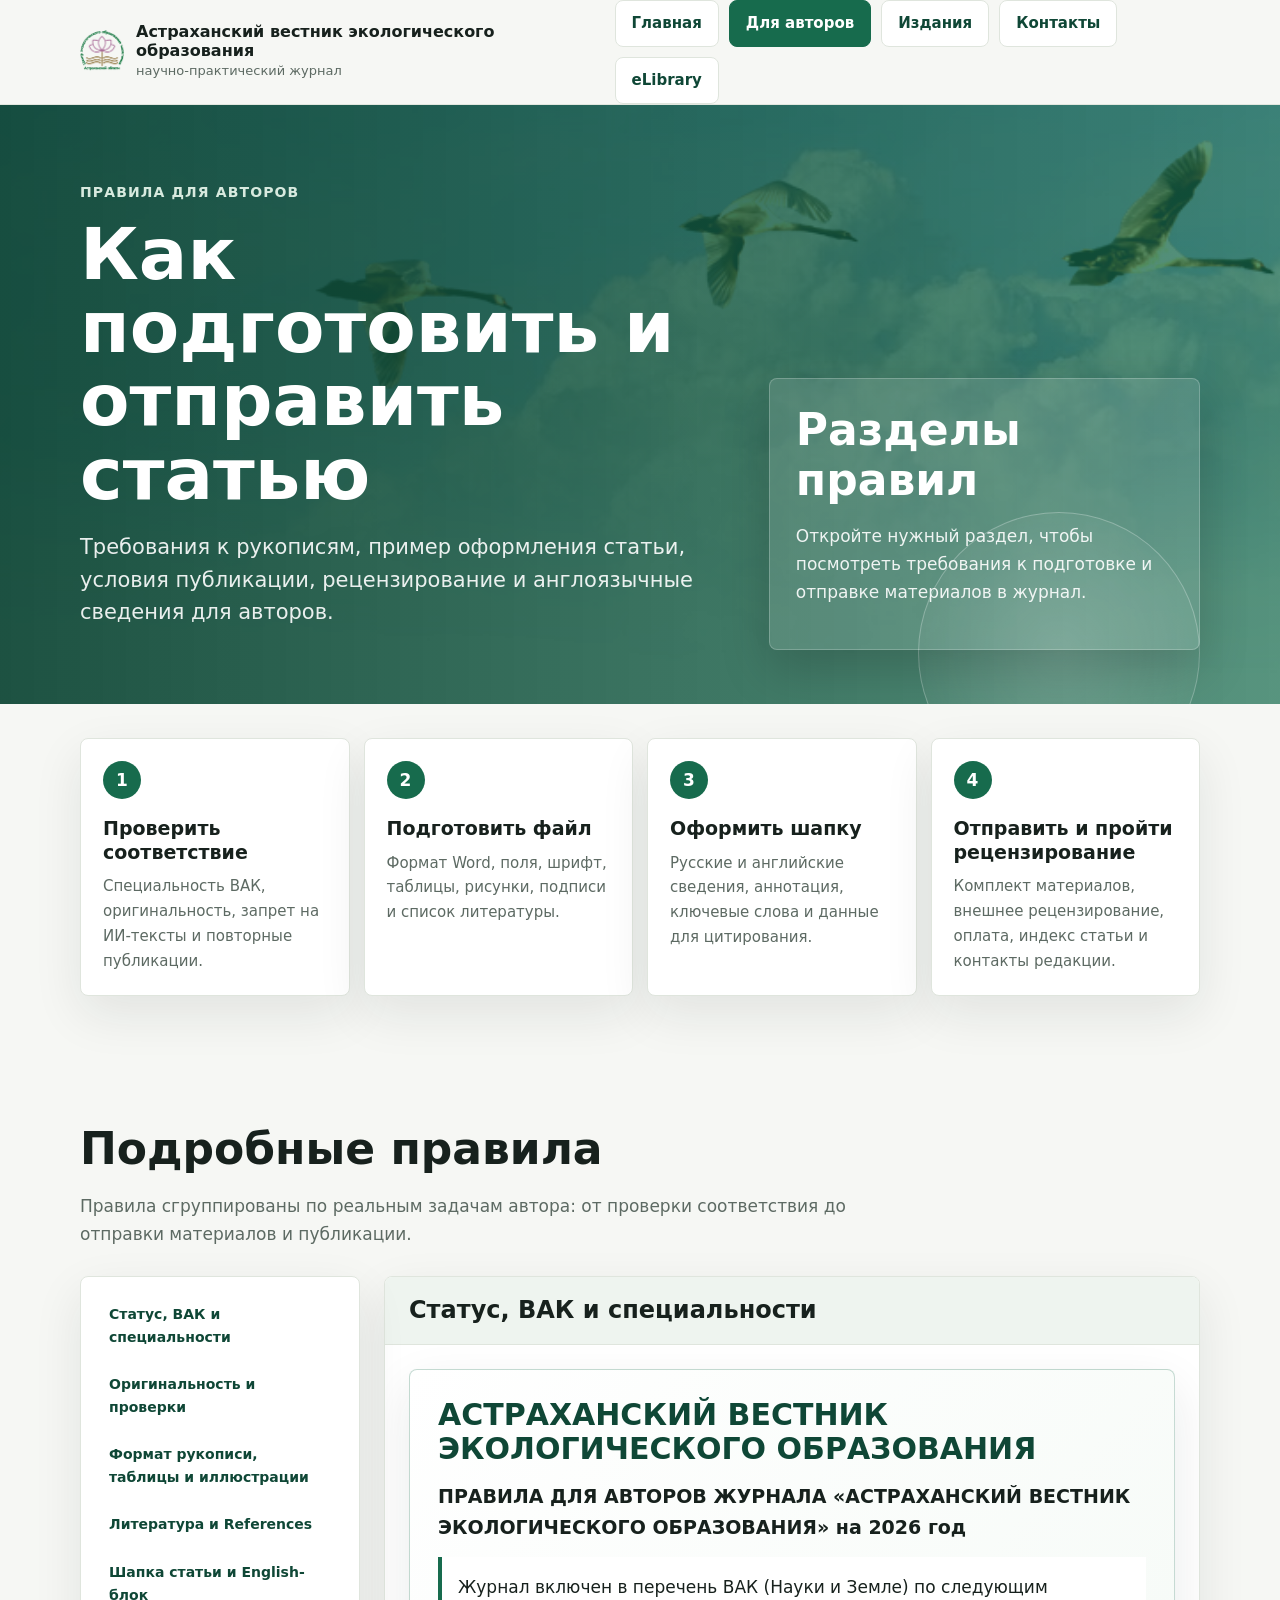
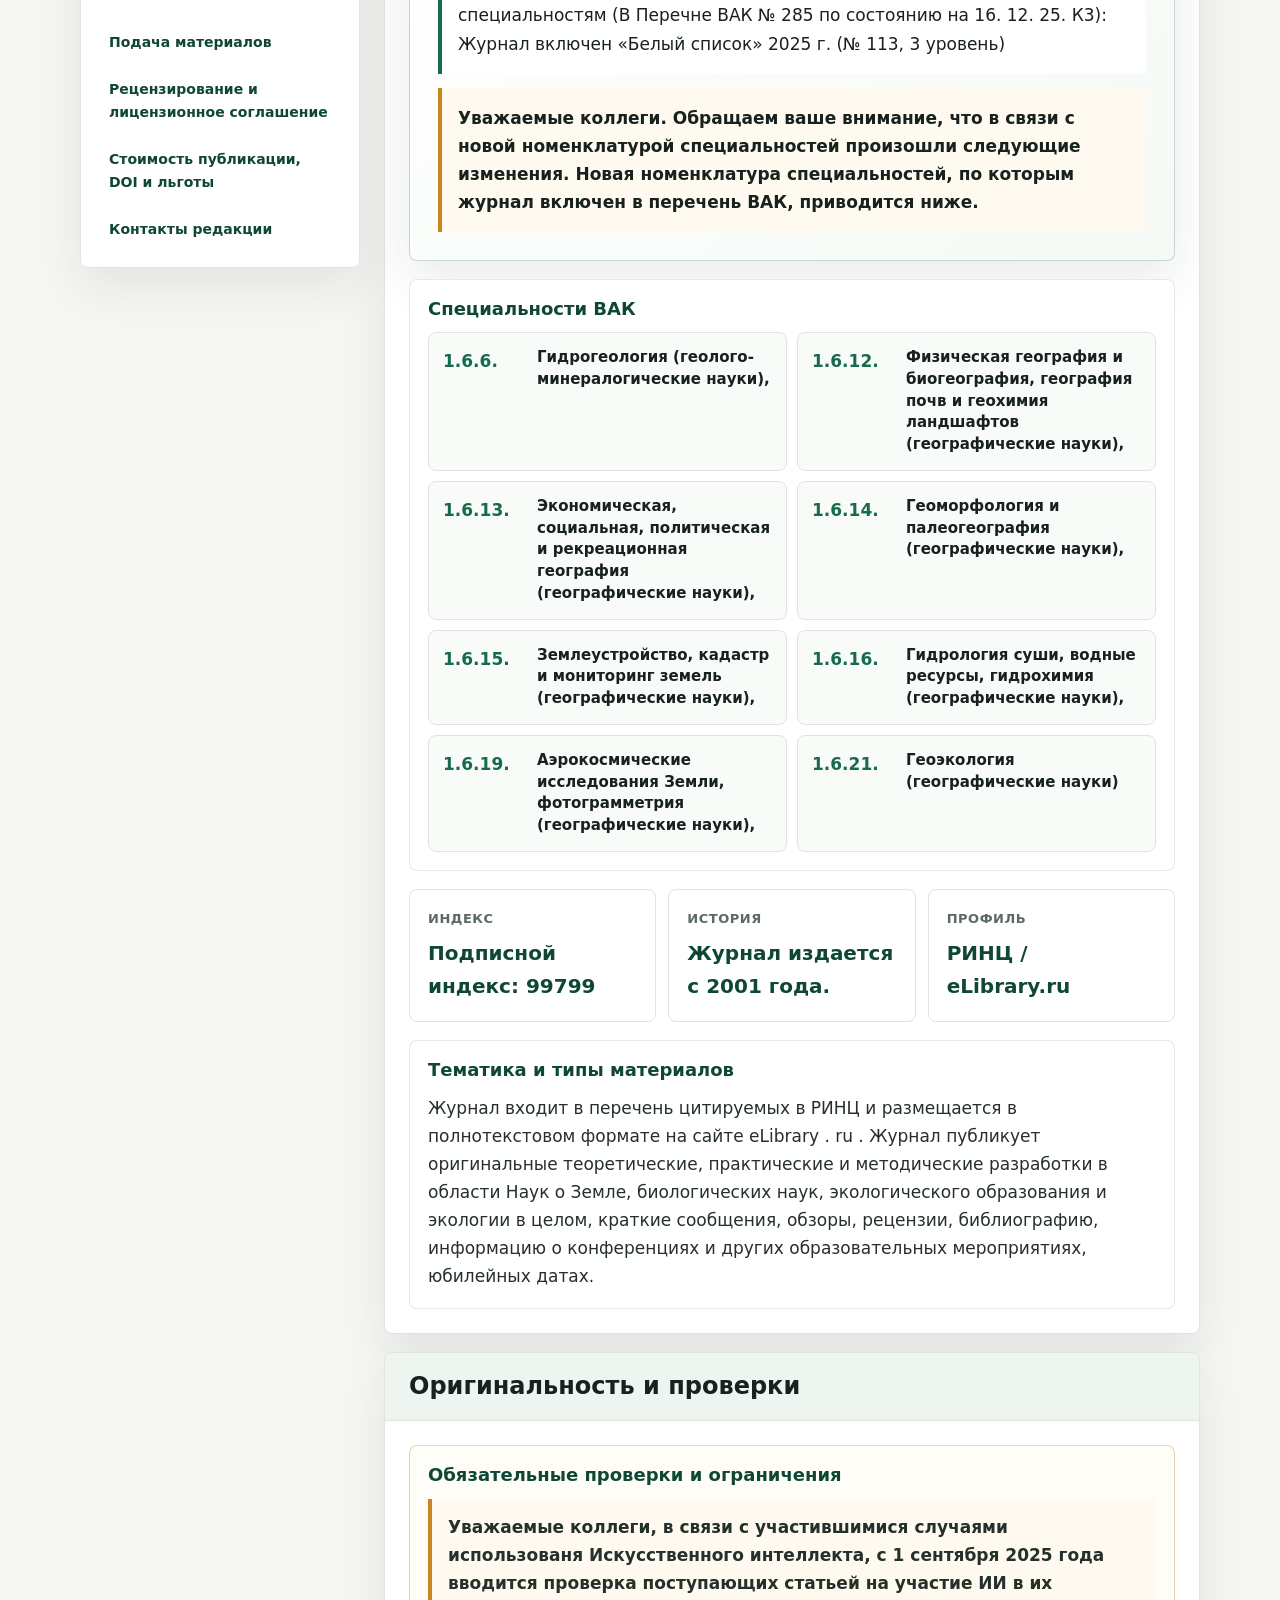
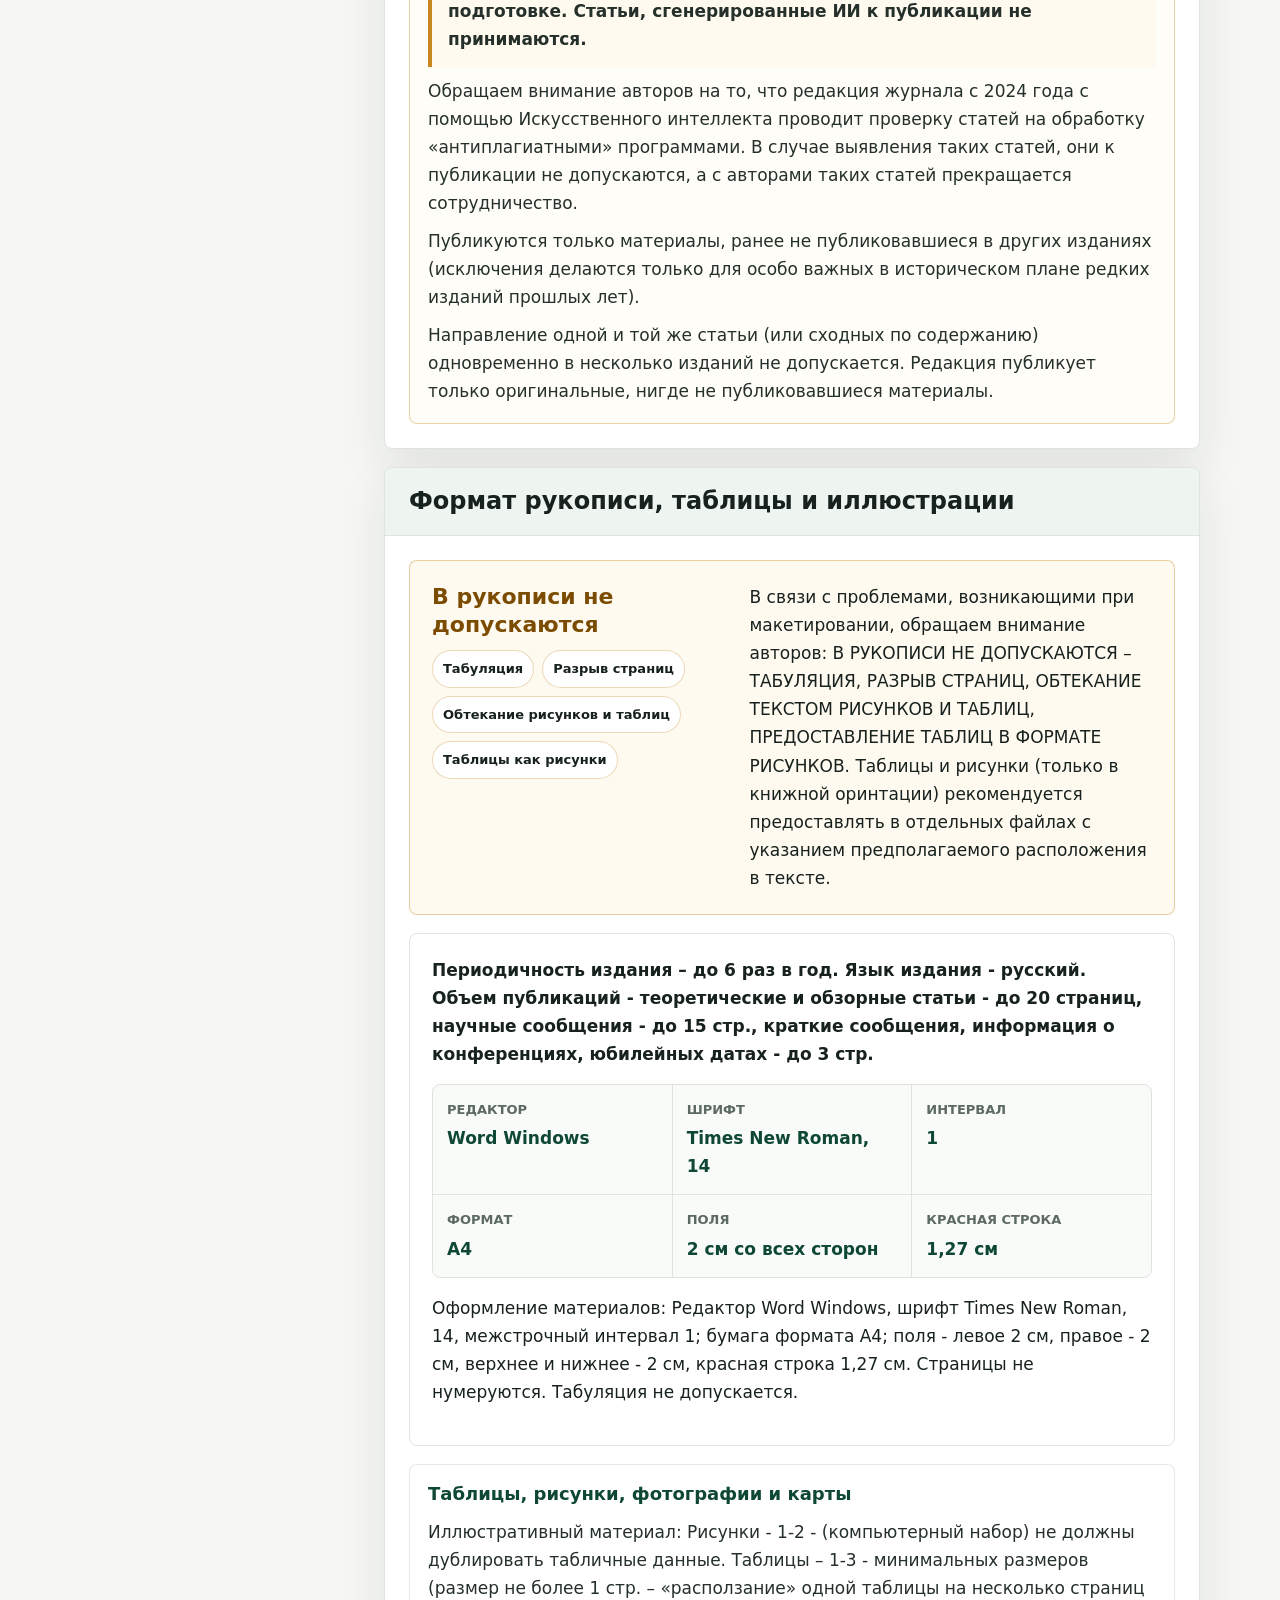
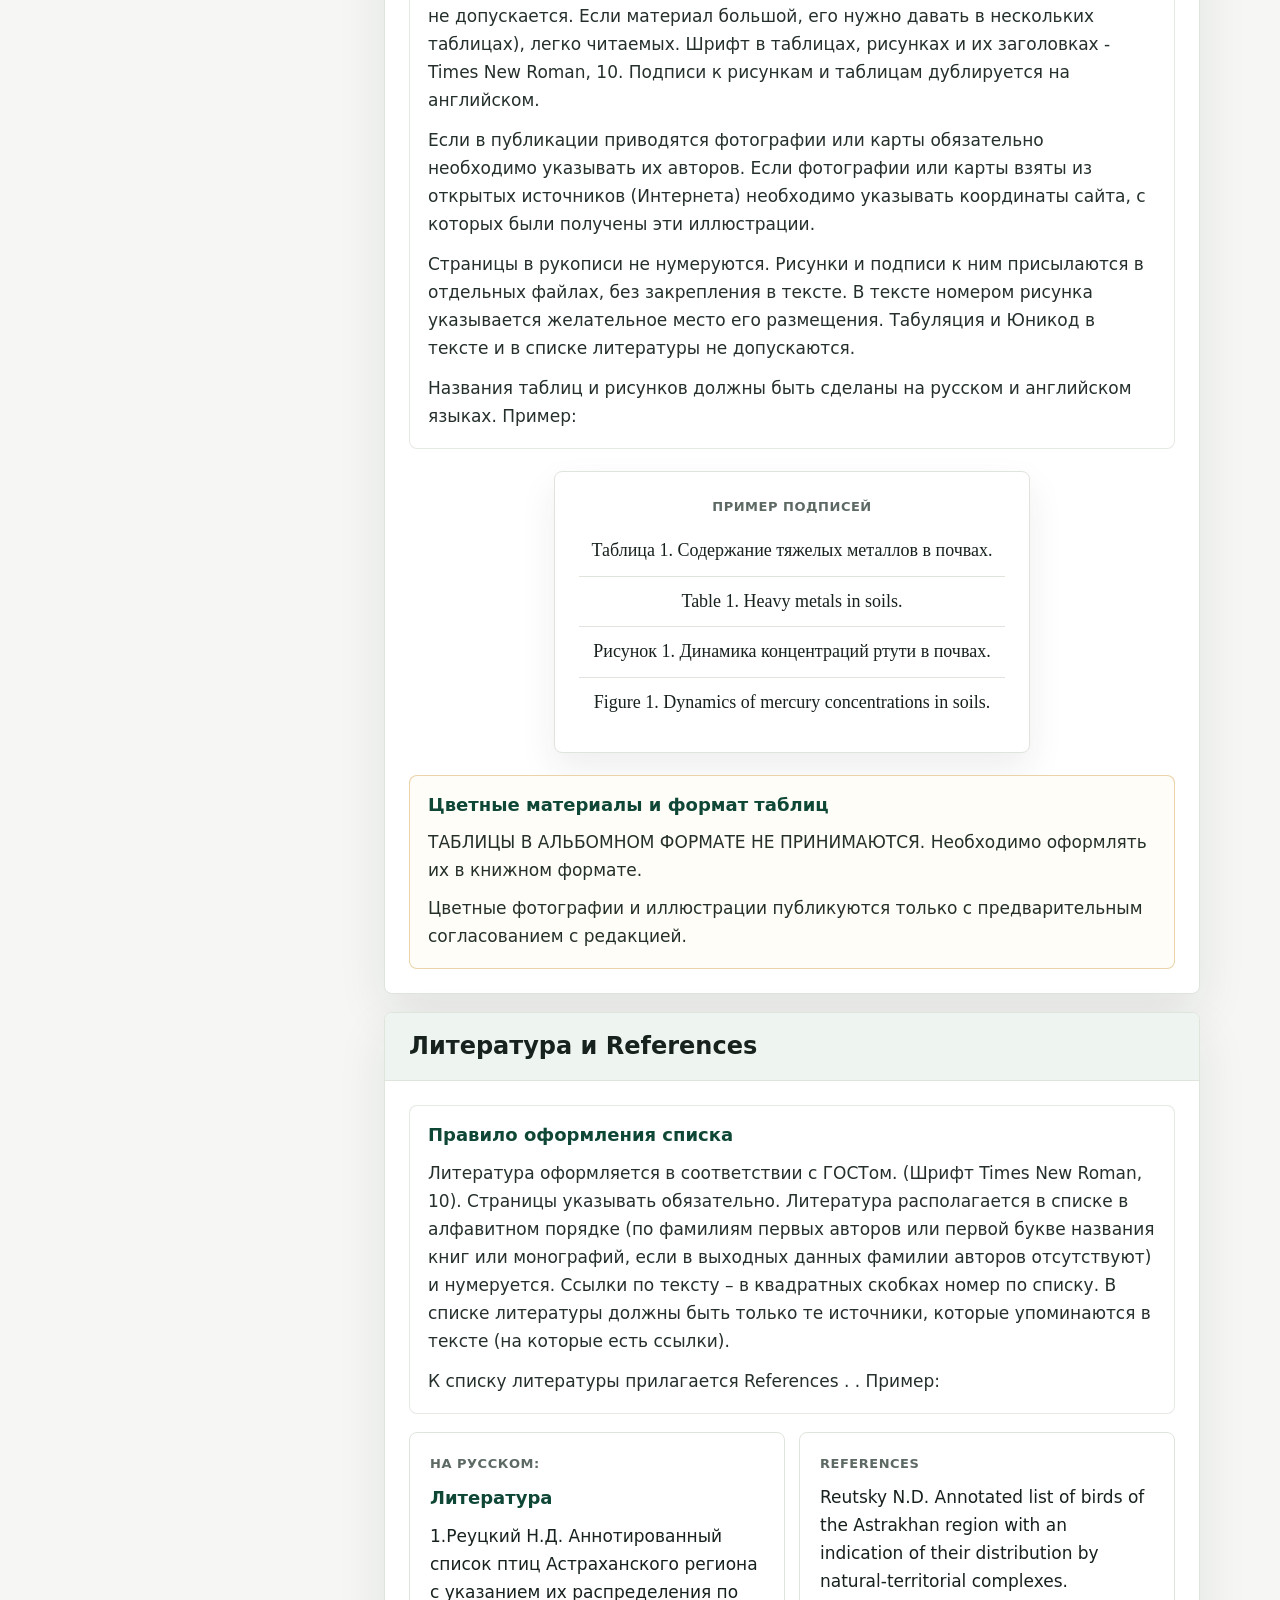
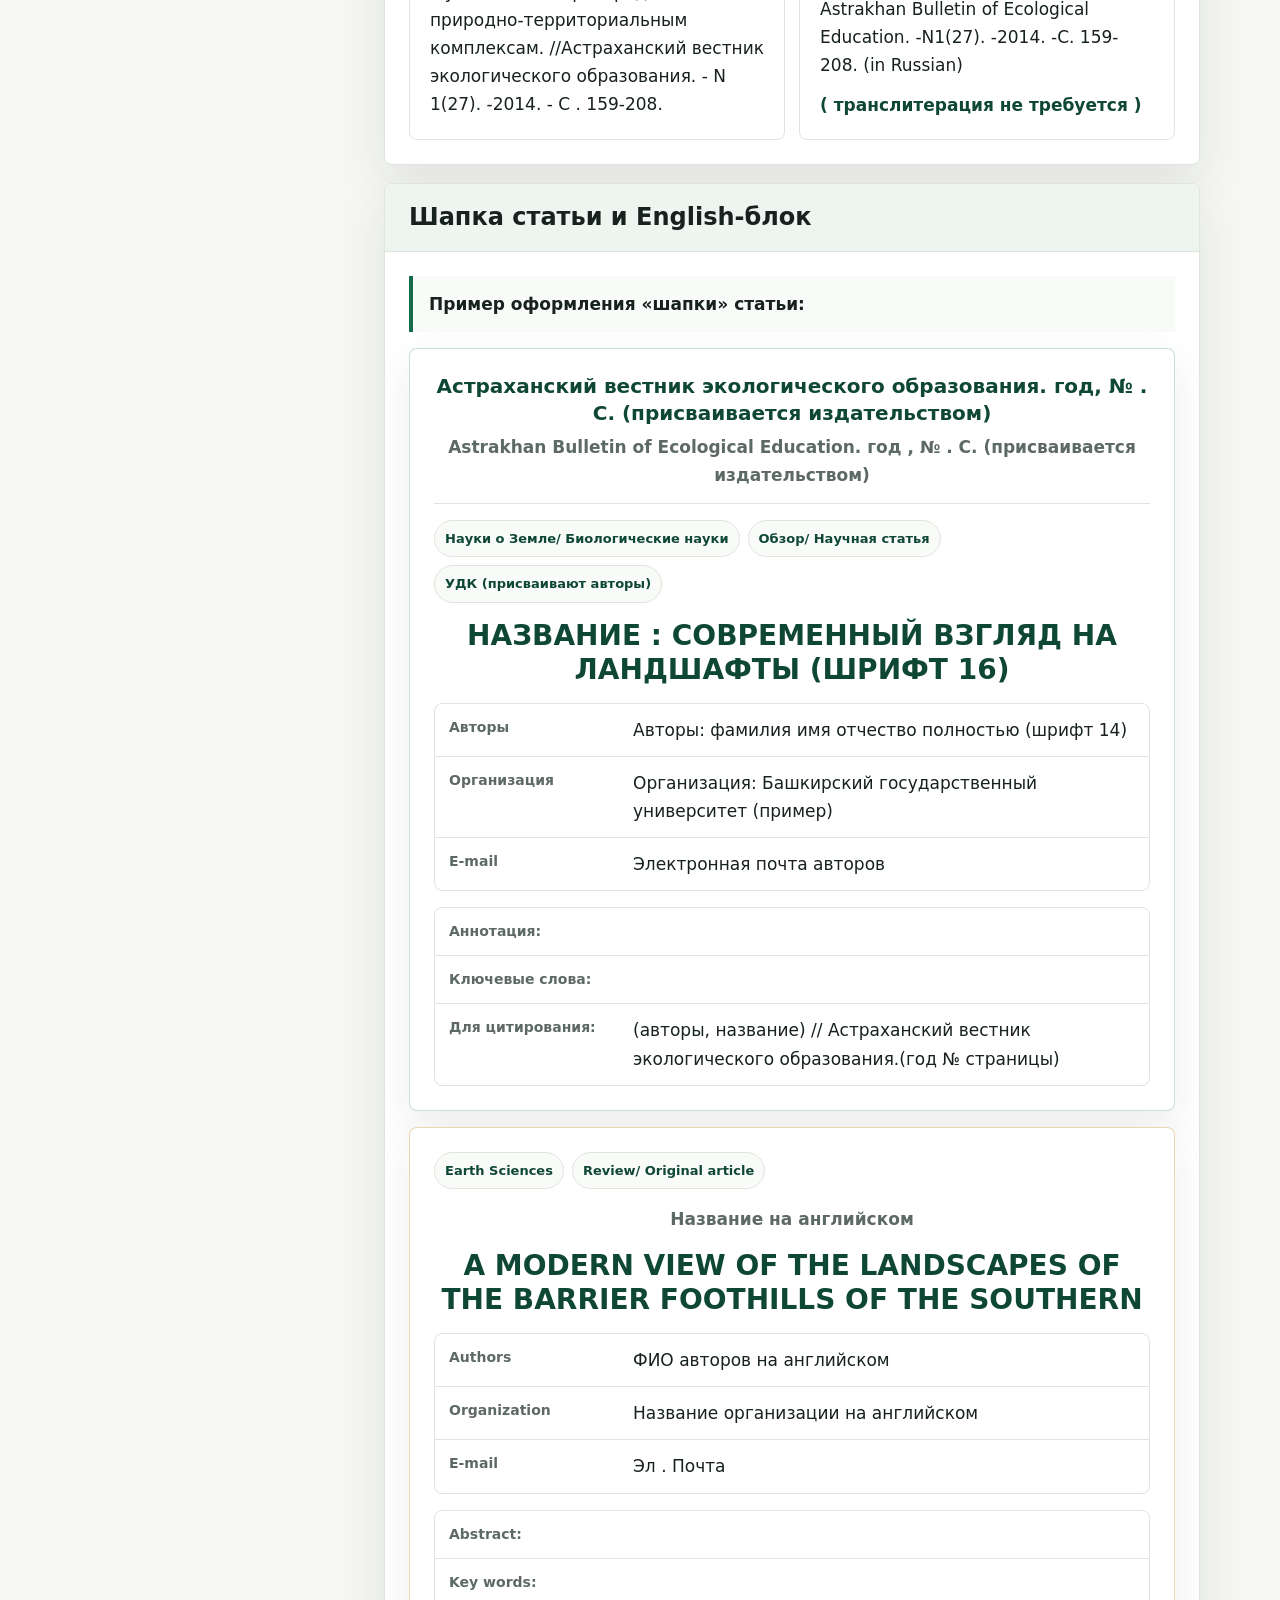
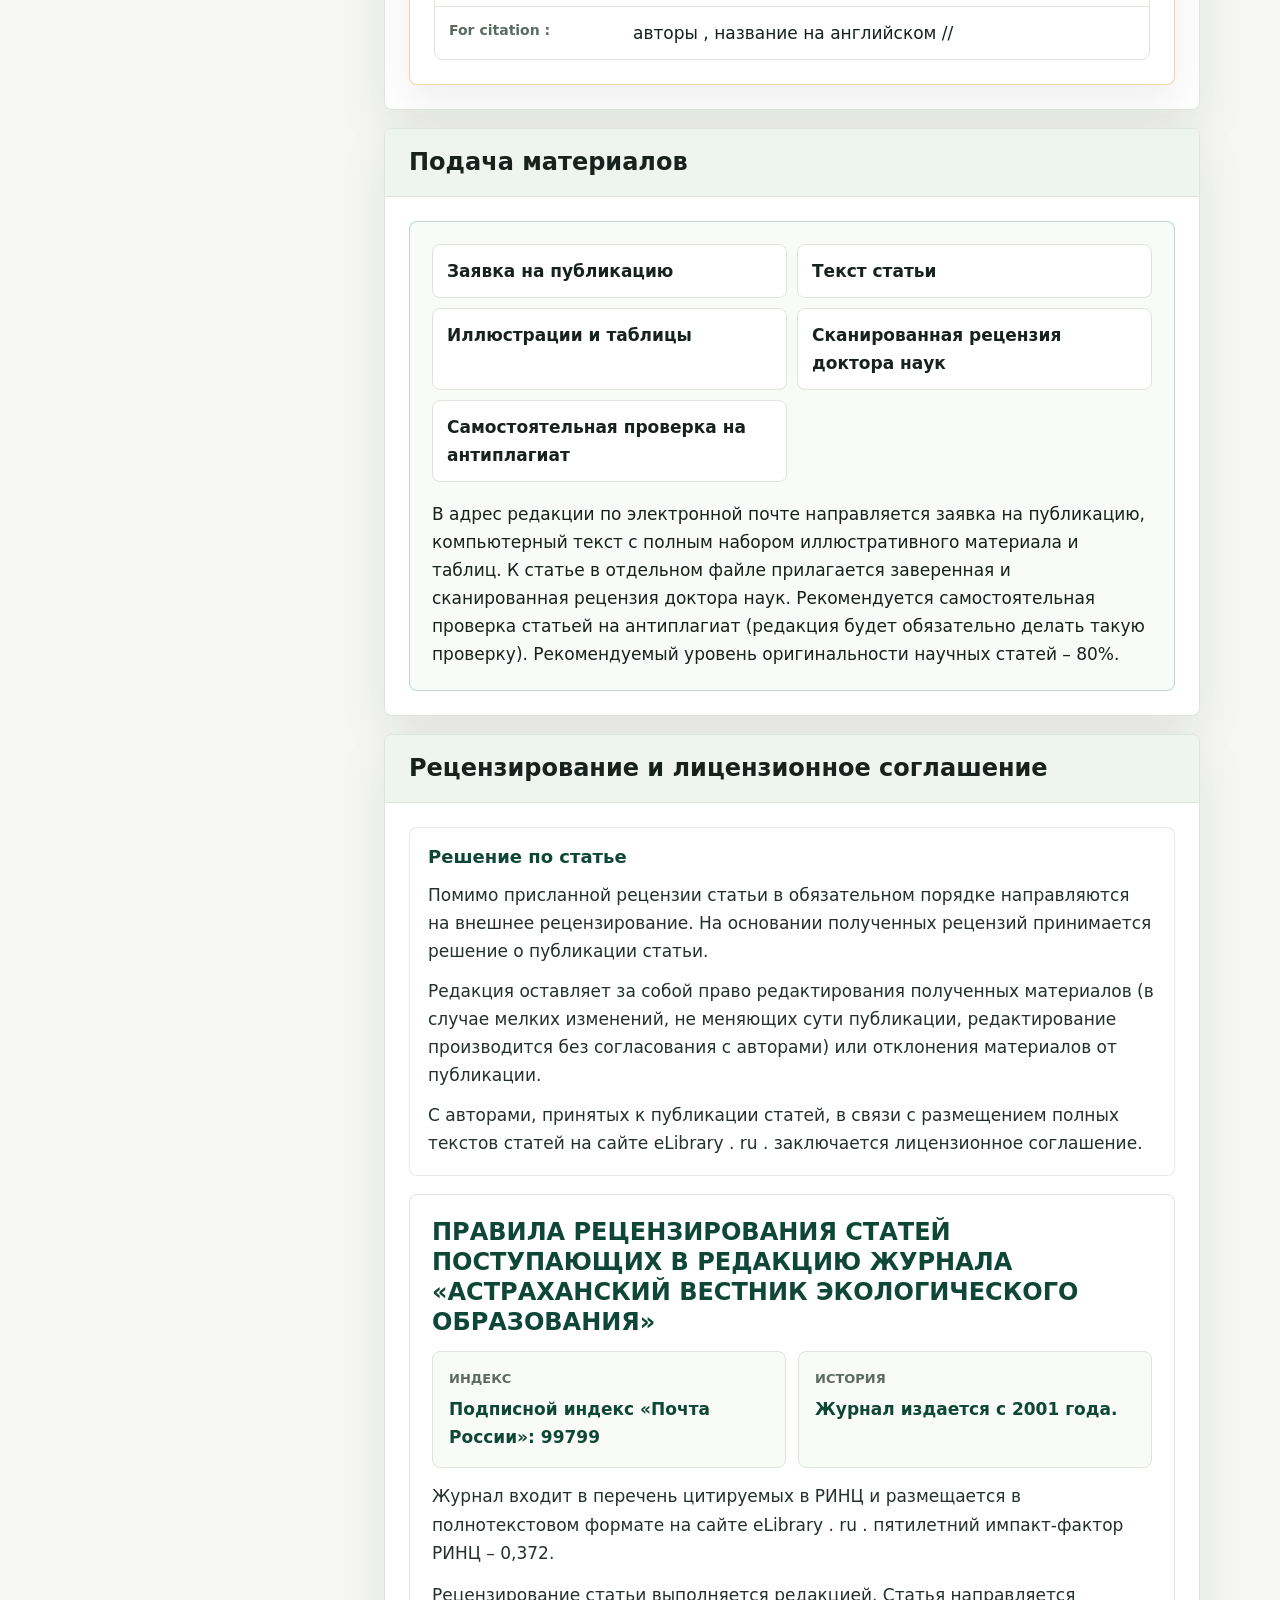
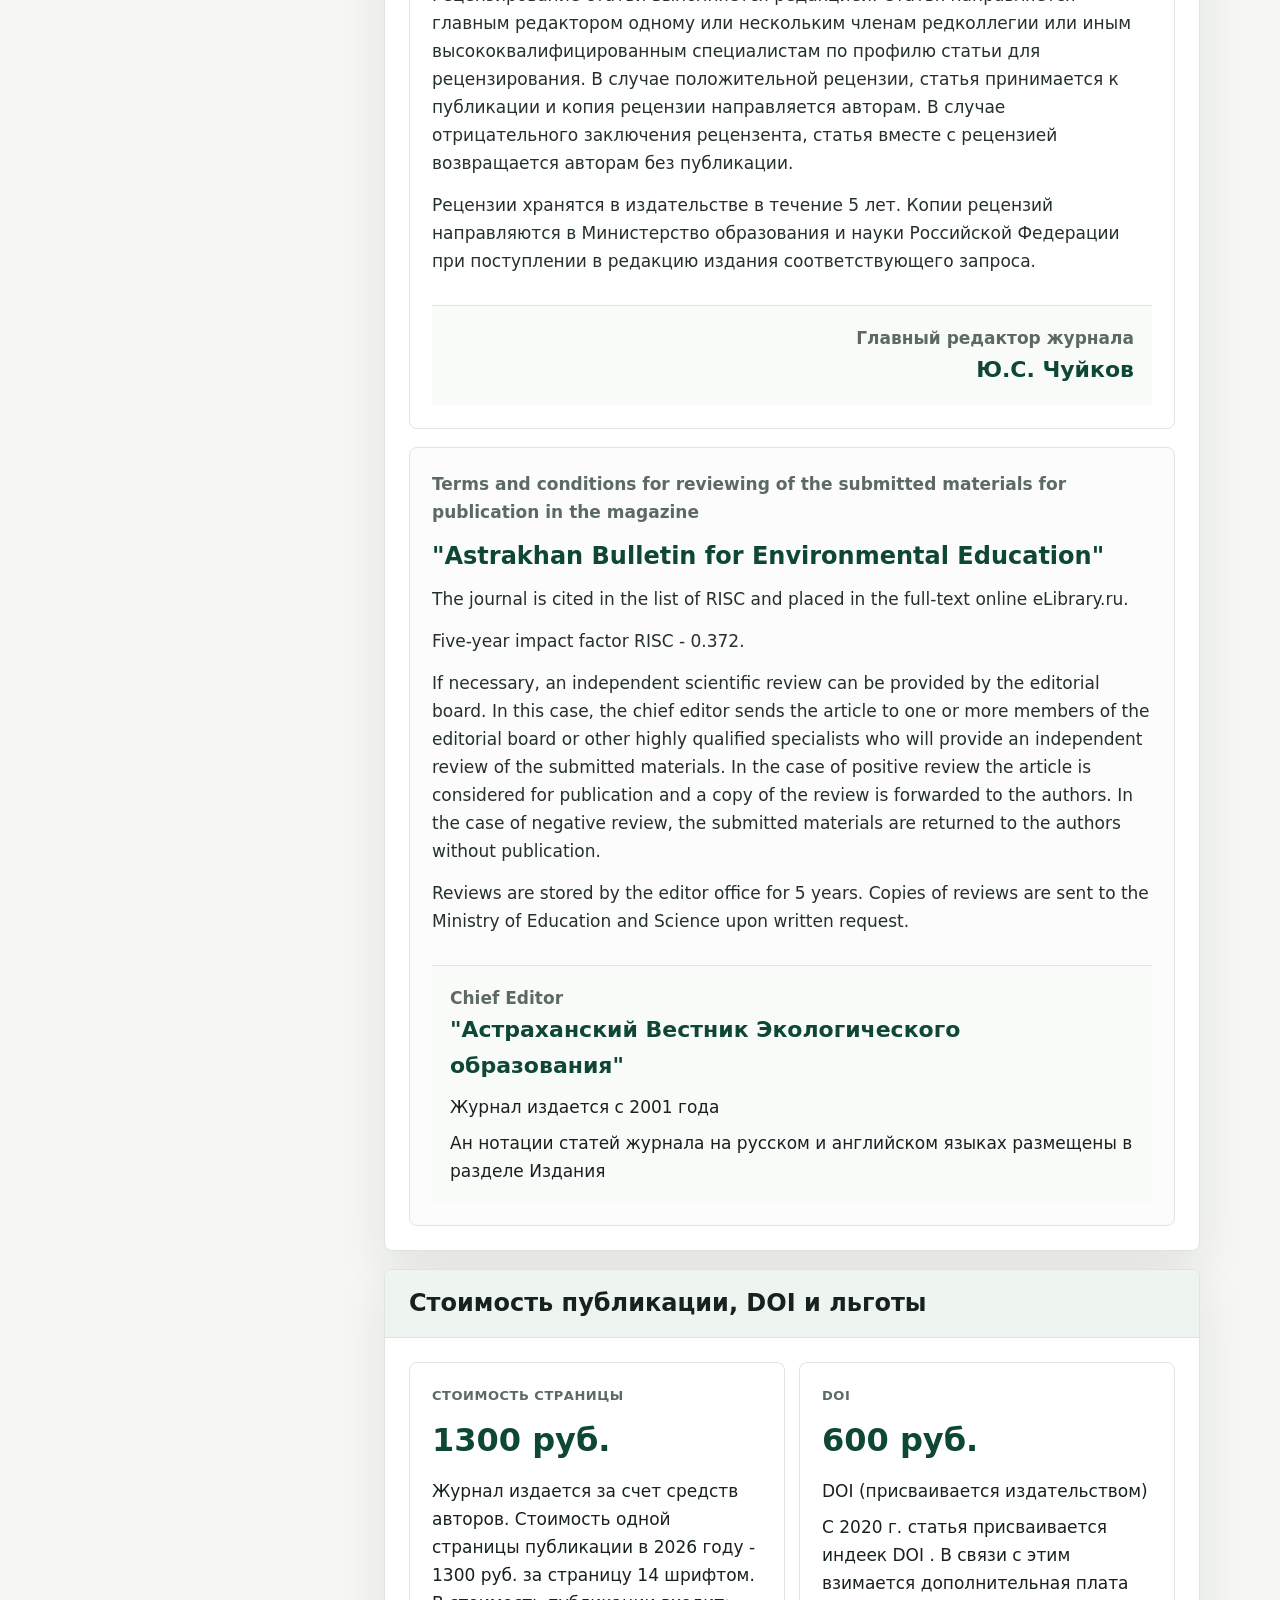
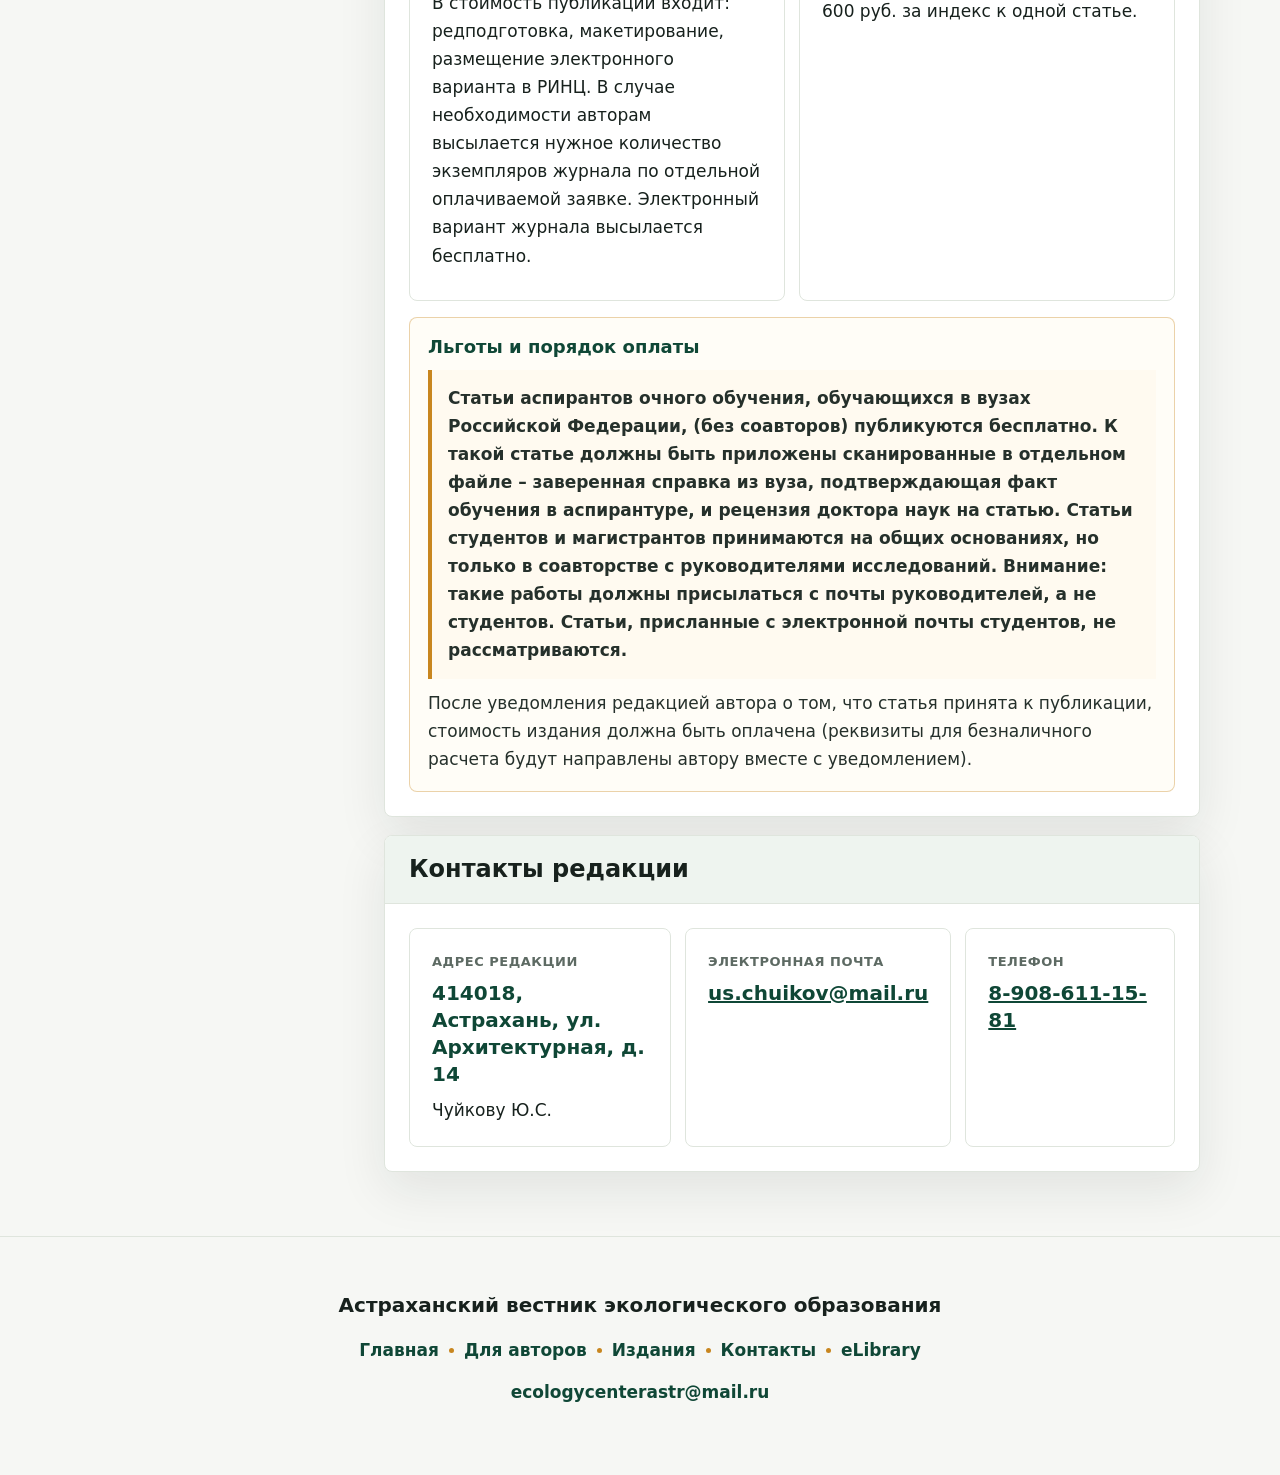
==== commit 31920a52: "Remove raw contact record from author page" ====
--- a/authors.html
+++ b/authors.html
@@ -26,7 +26,7 @@
 <main>
 <section class="hero"><div class="hero__inner"><div><p class="eyebrow">Правила для авторов</p><h1>Как подготовить и отправить статью</h1><p class="lead">Требования к рукописям, пример оформления статьи, условия публикации, рецензирование и англоязычные сведения для авторов.</p></div><aside class="hero-card"><h2>Разделы правил</h2><p>Откройте нужный раздел, чтобы посмотреть требования к подготовке и отправке материалов в журнал.</p></aside></div></section>
 <section class="section section--tight"><div class="author-overview"><article><span>1</span><h3>Проверить соответствие</h3><p>Специальность ВАК, оригинальность, запрет на ИИ-тексты и повторные публикации.</p></article><article><span>2</span><h3>Подготовить файл</h3><p>Формат Word, поля, шрифт, таблицы, рисунки, подписи и список литературы.</p></article><article><span>3</span><h3>Оформить шапку</h3><p>Русские и английские сведения, аннотация, ключевые слова и данные для цитирования.</p></article><article><span>4</span><h3>Отправить и пройти рецензирование</h3><p>Комплект материалов, внешнее рецензирование, оплата, индекс статьи и контакты редакции.</p></article></div></section>
-<section class="section"><div class="section__head"><h2>Подробные правила</h2><p>Правила сгруппированы по реальным задачам автора: от проверки соответствия до отправки материалов и публикации.</p></div><div class="content-layout"><aside class="side-nav"><a href="#status">Статус, ВАК и специальности</a><a href="#originality">Оригинальность и проверки</a><a href="#format">Формат рукописи, таблицы и иллюстрации</a><a href="#references">Литература и References</a><a href="#template">Шапка статьи и English-блок</a><a href="#submission">Подача материалов</a><a href="#review">Рецензирование и лицензионное соглашение</a><a href="#fees">Стоимость публикации, DOI и льготы</a><a href="#contacts">Контакты редакции</a></aside><div class="content-flow"><section class="content-section" id="status"><div class="content-section__head"><h2>Статус, ВАК и специальности</h2></div><div class="content-section__body"><div class="journal-identity"><p class="journal-identity__name">АСТРАХАНСКИЙ ВЕСТНИК ЭКОЛОГИЧЕСКОГО ОБРАЗОВАНИЯ</p><p class="journal-identity__rules">ПРАВИЛА ДЛЯ АВТОРОВ ЖУРНАЛА «АСТРАХАНСКИЙ ВЕСТНИК ЭКОЛОГИЧЕСКОГО ОБРАЗОВАНИЯ» на 2026 год</p><p class="journal-identity__status">Журнал включен в перечень ВАК (Науки и Земле) по следующим специальностям (В Перечне ВАК № 285 по состоянию на 16. 12. 25. К3): Журнал включен «Белый список» 2025 г. (№ 113, 3 уровень)</p><p class="journal-identity__notice">Уважаемые коллеги. Обращаем ваше внимание, что в связи с новой номенклатурой специальностей произошли следующие изменения. Новая номенклатура специальностей, по которым журнал включен в перечень ВАК, приводится ниже.</p></div><div class="rule-group rule-group--specialties"><h3>Специальности ВАК</h3><ul class="specialty-list"><li class="specialty-row"><span>1.6.6.</span> <strong>Гидрогеология (геолого-минералогические науки),</strong></li><li class="specialty-row"><span>1.6.12.</span> <strong>Физическая география и биогеография, география почв и геохимия ландшафтов (географические науки),</strong></li><li class="specialty-row"><span>1.6.13.</span> <strong>Экономическая, социальная, политическая и рекреационная география (географические науки),</strong></li><li class="specialty-row"><span>1.6.14.</span> <strong>Геоморфология и палеогеография (географические науки),</strong></li><li class="specialty-row"><span>1.6.15.</span> <strong>Землеустройство, кадастр и мониторинг земель (географические науки),</strong></li><li class="specialty-row"><span>1.6.16.</span> <strong>Гидрология суши, водные ресурсы, гидрохимия (географические науки),</strong></li><li class="specialty-row"><span>1.6.19.</span> <strong>Аэрокосмические исследования Земли, фотограмметрия (географические науки),</strong></li><li class="specialty-row"><span>1.6.21.</span> <strong>Геоэкология (географические науки)</strong></li></ul></div><div class="fact-grid"><article class="fact-card"><span>Индекс</span><strong>Подписной индекс: 99799</strong></article><article class="fact-card"><span>История</span><strong>Журнал издается с 2001 года.</strong></article><article class="fact-card"><span>Профиль</span><strong>РИНЦ / eLibrary.ru</strong></article></div><div class="rule-group rule-group--plain"><h3>Тематика и типы материалов</h3><p class="content-paragraph">Журнал входит в перечень цитируемых в РИНЦ и размещается в полнотекстовом формате на сайте eLibrary . ru . Журнал публикует оригинальные теоретические, практические и методические разработки в области Наук о Земле, биологических наук, экологического образования и экологии в целом, краткие сообщения, обзоры, рецензии, библиографию, информацию о конференциях и других образовательных мероприятиях, юбилейных датах.</p></div></div></section><section class="content-section" id="originality"><div class="content-section__head"><h2>Оригинальность и проверки</h2></div><div class="content-section__body"><div class="rule-group rule-group--alerts"><h3>Обязательные проверки и ограничения</h3><div class="alert-stack"><p class="content-paragraph content-paragraph--warning">Уважаемые коллеги, в связи с участившимися случаями использованя Искусственного интеллекта, с 1 сентября 2025 года вводится проверка поступающих статьей на участие ИИ в их подготовке. Статьи, сгенерированные ИИ к публикации не принимаются.</p><p class="content-paragraph">Обращаем внимание авторов на то, что редакция журнала с 2024 года с помощью Искусственного интеллекта проводит проверку статей на обработку «антиплагиатными» программами. В случае выявления таких статей, они к публикации не допускаются, а с авторами таких статей прекращается сотрудничество.</p><p class="content-paragraph">Публикуются только материалы, ранее не публиковавшиеся в других изданиях (исключения делаются только для особо важных в историческом плане редких изданий прошлых лет).</p><p class="content-paragraph">Направление одной и той же статьи (или сходных по содержанию) одновременно в несколько изданий не допускается. Редакция публикует только оригинальные, нигде не публиковавшиеся материалы.</p></div></div></div></section><section class="content-section" id="format"><div class="content-section__head"><h2>Формат рукописи, таблицы и иллюстрации</h2></div><div class="content-section__body"><div class="forbidden-panel"><div><h3>В рукописи не допускаются</h3><div class="forbidden-panel__chips"><span>Табуляция</span><span>Разрыв страниц</span><span>Обтекание рисунков и таблиц</span><span>Таблицы как рисунки</span></div></div><p>В связи с проблемами, возникающими при макетировании, обращаем внимание авторов: В РУКОПИСИ НЕ ДОПУСКАЮТСЯ – ТАБУЛЯЦИЯ, РАЗРЫВ СТРАНИЦ, ОБТЕКАНИЕ ТЕКСТОМ РИСУНКОВ И ТАБЛИЦ, ПРЕДОСТАВЛЕНИЕ ТАБЛИЦ В ФОРМАТЕ РИСУНКОВ. Таблицы и рисунки (только в книжной оринтации) рекомендуется предоставлять в отдельных файлах с указанием предполагаемого расположения в тексте.</p></div><div class="spec-panel"><p class="spec-panel__lead">Периодичность издания – до 6 раз в год. Язык издания - русский. Объем публикаций - теоретические и обзорные статьи - до 20 страниц, научные сообщения - до 15 стр., краткие сообщения, информация о конференциях, юбилейных датах - до 3 стр.</p><dl class="spec-grid"><div><dt>Редактор</dt><dd>Word Windows</dd></div><div><dt>Шрифт</dt><dd>Times New Roman, 14</dd></div><div><dt>Интервал</dt><dd>1</dd></div><div><dt>Формат</dt><dd>А4</dd></div><div><dt>Поля</dt><dd>2 см со всех сторон</dd></div><div><dt>Красная строка</dt><dd>1,27 см</dd></div></dl><p>Оформление материалов: Редактор Word Windows, шрифт Times New Roman, 14, межстрочный интервал 1; бумага формата А4; поля - левое 2 см, правое - 2 см, верхнее и нижнее - 2 см, красная строка 1,27 см. Страницы не нумеруются. Табуляция не допускается.</p></div><div class="rule-group rule-group--plain"><h3>Таблицы, рисунки, фотографии и карты</h3><p class="content-paragraph">Иллюстративный материал: Рисунки - 1-2 - (компьютерный набор) не должны дублировать табличные данные. Таблицы – 1-3 - минимальных размеров (размер не более 1 стр. – «расползание» одной таблицы на несколько страниц не допускается. Если материал большой, его нужно давать в нескольких таблицах), легко читаемых. Шрифт в таблицах, рисунках и их заголовках - Times New Roman, 10. Подписи к рисункам и таблицам дублируется на английском.</p><p class="content-paragraph">Если в публикации приводятся фотографии или карты обязательно необходимо указывать их авторов. Если фотографии или карты взяты из открытых источников (Интернета) необходимо указывать координаты сайта, с которых были получены эти иллюстрации.</p><p class="content-paragraph">Страницы в рукописи не нумеруются. Рисунки и подписи к ним присылаются в отдельных файлах, без закрепления в тексте. В тексте номером рисунка указывается желательное место его размещения. Табуляция и Юникод в тексте и в списке литературы не допускаются.</p><p class="content-paragraph">Названия таблиц и рисунков должны быть сделаны на русском и английском языках. Пример:</p></div><div class="example-frame"><p class="example-frame__label">Пример подписей</p><div class="example-frame__line">Таблица 1. Содержание тяжелых металлов в почвах.</div><div class="example-frame__line">Table 1. Heavy metals in soils.</div><div class="example-frame__line">Рисунок 1. Динамика концентраций ртути в почвах.</div><div class="example-frame__line">Figure 1. Dynamics of mercury concentrations in soils.</div></div><div class="rule-group rule-group--alerts"><h3>Цветные материалы и формат таблиц</h3><div class="alert-stack"><p class="content-paragraph">ТАБЛИЦЫ В АЛЬБОМНОМ ФОРМАТЕ НЕ ПРИНИМАЮТСЯ. Необходимо оформлять их в книжном формате.</p><p class="content-paragraph">Цветные фотографии и иллюстрации публикуются только с предварительным согласованием с редакцией.</p></div></div></div></section><section class="content-section" id="references"><div class="content-section__head"><h2>Литература и References</h2></div><div class="content-section__body"><div class="rule-group rule-group--plain"><h3>Правило оформления списка</h3><p class="content-paragraph">Литература оформляется в соответствии с ГОСТом. (Шрифт Times New Roman, 10). Страницы указывать обязательно. Литература располагается в списке в алфавитном порядке (по фамилиям первых авторов или первой букве названия книг или монографий, если в выходных данных фамилии авторов отсутствуют) и нумеруется. Ссылки по тексту – в квадратных скобках номер по списку. В списке литературы должны быть только те источники, которые упоминаются в тексте (на которые есть ссылки).</p><p class="content-paragraph">К списку литературы прилагается References . . Пример:</p></div><div class="reference-examples"><article><span>На русском:</span><h4>Литература</h4><p>1.Реуцкий Н.Д. Аннотированный список птиц Астраханского региона с указанием их распределения по природно-территориальным комплексам. //Астраханский вестник экологического образования. - N 1(27). -2014. - C . 159-208.</p></article><article><span>References</span><p>Reutsky N.D. Annotated list of birds of the Astrakhan region with an indication of their distribution by natural-territorial complexes. Astrakhan Bulletin of Ecological Education. -N1(27). -2014. -C. 159-208. (in Russian)</p><em>( транслитерация не требуется )</em></article></div></div></section><section class="content-section" id="template"><div class="content-section__head"><h2>Шапка статьи и English-блок</h2></div><div class="content-section__body"><div class="article-template"><p class="article-template__intro">Пример оформления «шапки» статьи:</p><article class="article-template__card"><div class="article-template__journal"><strong>Астраханский вестник экологического образования. год, № . С. (присваивается издательством)</strong><span>Astrakhan Bulletin of Ecological Education. год , № . С. (присваивается издательством)</span></div><div class="article-template__chips"><span>Науки о Земле/ Биологические науки</span><span>Обзор/ Научная статья</span><span>УДК (присваивают авторы)</span></div><h3>Название : СОВРЕМЕННЫЙ ВЗГЛЯД НА ЛАНДШАФТЫ (шрифт 16)</h3><div class="article-template__meta"><p><span>Авторы</span>Авторы: фамилия имя отчество полностью (шрифт 14)</p><p><span>Организация</span>Организация: Башкирский государственный университет (пример)</p><p><span>E-mail</span>Электронная почта авторов</p></div><div class="article-template__abstract"><p><span>Аннотация:</span></p><p><span>Ключевые слова:</span></p><p><span>Для цитирования:</span>(авторы, название) // Астраханский вестник экологического образования.(год № страницы)</p></div></article><article class="article-template__card article-template__card--english"><div class="article-template__chips"><span>Earth Sciences</span><span>Review/ Original article</span></div><p class="article-template__label">Название на английском</p><h3>A MODERN VIEW OF THE LANDSCAPES OF THE BARRIER FOOTHILLS OF THE SOUTHERN</h3><div class="article-template__meta"><p><span>Authors</span>ФИО авторов на английском</p><p><span>Organization</span>Название организации на английском</p><p><span>E-mail</span>Эл . Почта</p></div><div class="article-template__abstract"><p><span>Abstract:</span></p><p><span>Key words:</span></p><p><span>For citation :</span>авторы , название на английском //</p></div></article></div></div></section><section class="content-section" id="submission"><div class="content-section__head"><h2>Подача материалов</h2></div><div class="content-section__body"><div class="submission-pack"><ul><li>Заявка на публикацию</li><li>Текст статьи</li><li>Иллюстрации и таблицы</li><li>Сканированная рецензия доктора наук</li><li>Самостоятельная проверка на антиплагиат</li></ul><p>В адрес редакции по электронной почте направляется заявка на публикацию, компьютерный текст с полным набором иллюстративного материала и таблиц. К статье в отдельном файле прилагается заверенная и сканированная рецензия доктора наук. Рекомендуется самостоятельная проверка статьей на антиплагиат (редакция будет обязательно делать такую проверку). Рекомендуемый уровень оригинальности научных статей – 80%.</p></div></div></section><section class="content-section" id="review"><div class="content-section__head"><h2>Рецензирование и лицензионное соглашение</h2></div><div class="content-section__body"><div class="review-layout"><div class="rule-group"><h3>Решение по статье</h3><p class="content-paragraph">Помимо присланной рецензии статьи в обязательном порядке направляются на внешнее рецензирование. На основании полученных рецензий принимается решение о публикации статьи.</p><p class="content-paragraph">Редакция оставляет за собой право редактирования полученных материалов (в случае мелких изменений, не меняющих сути публикации, редактирование производится без согласования с авторами) или отклонения материалов от публикации.</p><p class="content-paragraph">С авторами, принятых к публикации статей, в связи с размещением полных текстов статей на сайте eLibrary . ru . заключается лицензионное соглашение.</p></div><div class="review-card review-card--ru"><h3>ПРАВИЛА РЕЦЕНЗИРОВАНИЯ СТАТЕЙ ПОСТУПАЮЩИХ В РЕДАКЦИЮ ЖУРНАЛА «АСТРАХАНСКИЙ ВЕСТНИК ЭКОЛОГИЧЕСКОГО ОБРАЗОВАНИЯ»</h3><div class="review-facts"><article><span>Индекс</span><strong>Подписной индекс «Почта России»: 99799</strong></article><article><span>История</span><strong>Журнал издается с 2001 года.</strong></article></div><p class="content-paragraph">Журнал входит в перечень цитируемых в РИНЦ и размещается в полнотекстовом формате на сайте eLibrary . ru . пятилетний импакт-фактор РИНЦ – 0,372.</p><p class="content-paragraph">Рецензирование статьи выполняется редакцией. Статья направляется главным редактором одному или нескольким членам редколлегии или иным высококвалифицированным специалистам по профилю статьи для рецензирования. В случае положительной рецензии, статья принимается к публикации и копия рецензии направляется авторам. В случае отрицательного заключения рецензента, статья вместе с рецензией возвращается авторам без публикации.</p><p class="content-paragraph">Рецензии хранятся в издательстве в течение 5 лет. Копии рецензий направляются в Министерство образования и науки Российской Федерации при поступлении в редакцию издания соответствующего запроса.</p><div class="signature-card"><span>Главный редактор журнала</span><strong>Ю.С. Чуйков</strong></div></div><div class="review-card review-card--en"><p class="review-card__kicker">Terms and conditions for reviewing of the submitted materials for publication in the magazine</p><h3>&quot;Astrakhan Bulletin for Environmental Education&quot;</h3><p class="content-paragraph">The journal is cited in the list of RISC and placed in the full-text online eLibrary.ru.</p><p class="content-paragraph">Five-year impact factor RISC - 0.372.</p><p class="content-paragraph">If necessary, an independent scientific review can be provided by the editorial board. In this case, the chief editor sends the article to one or more members of the editorial board or other highly qualified specialists who will provide an independent review of the submitted materials. In the case of positive review the article is considered for publication and a copy of the review is forwarded to the authors. In the case of negative review, the submitted materials are returned to the authors without publication.</p><p class="content-paragraph">Reviews are stored by the editor office for 5 years. Copies of reviews are sent to the Ministry of Education and Science upon written request.</p><div class="signature-card signature-card--english"><span>Chief Editor</span><strong>&quot;Астраханский Вестник Экологического образования&quot;</strong><p>Журнал издается с 2001 года</p><p>Ан нотации статей журнала на русском и английском языках размещены в разделе Издания</p></div></div></div></div></section><section class="content-section" id="fees"><div class="content-section__head"><h2>Стоимость публикации, DOI и льготы</h2></div><div class="content-section__body"><div class="fee-layout"><div class="fee-grid"><article><span>Стоимость страницы</span><strong>1300 руб.</strong><p>Журнал издается за счет средств авторов. Стоимость одной страницы публикации в 2026 году - 1300 руб. за страницу 14 шрифтом. В стоимость публикации входит: редподготовка, макетирование, размещение электронного варианта в РИНЦ. В случае необходимости авторам высылается нужное количество экземпляров журнала по отдельной оплачиваемой заявке. Электронный вариант журнала высылается бесплатно.</p></article><article><span>DOI</span><strong>600 руб.</strong><p>DOI (присваивается издательством)</p><p>С 2020 г. статья присваивается индеек DOI . В связи с этим взимается дополнительная плата 600 руб. за индекс к одной статье.</p></article></div><div class="rule-group rule-group--alerts"><h3>Льготы и порядок оплаты</h3><div class="alert-stack"><p class="content-paragraph content-paragraph--warning">Статьи аспирантов очного обучения, обучающихся в вузах Российской Федерации, (без соавторов) публикуются бесплатно. К такой статье должны быть приложены сканированные в отдельном файле – заверенная справка из вуза, подтверждающая факт обучения в аспирантуре, и рецензия доктора наук на статью. Статьи студентов и магистрантов принимаются на общих основаниях, но только в соавторстве с руководителями исследований. Внимание: такие работы должны присылаться с почты руководителей, а не студентов. Статьи, присланные с электронной почты студентов, не рассматриваются.</p><p class="content-paragraph">После уведомления редакцией автора о том, что статья принята к публикации, стоимость издания должна быть оплачена (реквизиты для безналичного расчета будут направлены автору вместе с уведомлением).</p></div></div></div></div></section><section class="content-section" id="contacts"><div class="content-section__head"><h2>Контакты редакции</h2></div><div class="content-section__body"><div class="contact-cards"><article><span>Адрес редакции</span><strong>414018, Астрахань, ул. Архитектурная, д. 14</strong><p>Чуйкову Ю.С.</p></article><article><span>Электронная почта</span><strong><a href="mailto:us.chuikov@mail.ru">us.chuikov@mail.ru</a></strong></article><article><span>Телефон</span><strong><a href="tel:+79086111581">8-908-611-15-81</a></strong></article></div><details class="source-line"><summary>Запись редакции</summary><p>Адрес редакции: 414018, Астрахань, ул. Архитектурная, д 14. Чуйкову Ю.С.. Электронная почта: us . chuikov @ mail . ru Телефон: 8-9086111581.</p></details></div></section></div></div></section>
+<section class="section"><div class="section__head"><h2>Подробные правила</h2><p>Правила сгруппированы по реальным задачам автора: от проверки соответствия до отправки материалов и публикации.</p></div><div class="content-layout"><aside class="side-nav"><a href="#status">Статус, ВАК и специальности</a><a href="#originality">Оригинальность и проверки</a><a href="#format">Формат рукописи, таблицы и иллюстрации</a><a href="#references">Литература и References</a><a href="#template">Шапка статьи и English-блок</a><a href="#submission">Подача материалов</a><a href="#review">Рецензирование и лицензионное соглашение</a><a href="#fees">Стоимость публикации, DOI и льготы</a><a href="#contacts">Контакты редакции</a></aside><div class="content-flow"><section class="content-section" id="status"><div class="content-section__head"><h2>Статус, ВАК и специальности</h2></div><div class="content-section__body"><div class="journal-identity"><p class="journal-identity__name">АСТРАХАНСКИЙ ВЕСТНИК ЭКОЛОГИЧЕСКОГО ОБРАЗОВАНИЯ</p><p class="journal-identity__rules">ПРАВИЛА ДЛЯ АВТОРОВ ЖУРНАЛА «АСТРАХАНСКИЙ ВЕСТНИК ЭКОЛОГИЧЕСКОГО ОБРАЗОВАНИЯ» на 2026 год</p><p class="journal-identity__status">Журнал включен в перечень ВАК (Науки и Земле) по следующим специальностям (В Перечне ВАК № 285 по состоянию на 16. 12. 25. К3): Журнал включен «Белый список» 2025 г. (№ 113, 3 уровень)</p><p class="journal-identity__notice">Уважаемые коллеги. Обращаем ваше внимание, что в связи с новой номенклатурой специальностей произошли следующие изменения. Новая номенклатура специальностей, по которым журнал включен в перечень ВАК, приводится ниже.</p></div><div class="rule-group rule-group--specialties"><h3>Специальности ВАК</h3><ul class="specialty-list"><li class="specialty-row"><span>1.6.6.</span> <strong>Гидрогеология (геолого-минералогические науки),</strong></li><li class="specialty-row"><span>1.6.12.</span> <strong>Физическая география и биогеография, география почв и геохимия ландшафтов (географические науки),</strong></li><li class="specialty-row"><span>1.6.13.</span> <strong>Экономическая, социальная, политическая и рекреационная география (географические науки),</strong></li><li class="specialty-row"><span>1.6.14.</span> <strong>Геоморфология и палеогеография (географические науки),</strong></li><li class="specialty-row"><span>1.6.15.</span> <strong>Землеустройство, кадастр и мониторинг земель (географические науки),</strong></li><li class="specialty-row"><span>1.6.16.</span> <strong>Гидрология суши, водные ресурсы, гидрохимия (географические науки),</strong></li><li class="specialty-row"><span>1.6.19.</span> <strong>Аэрокосмические исследования Земли, фотограмметрия (географические науки),</strong></li><li class="specialty-row"><span>1.6.21.</span> <strong>Геоэкология (географические науки)</strong></li></ul></div><div class="fact-grid"><article class="fact-card"><span>Индекс</span><strong>Подписной индекс: 99799</strong></article><article class="fact-card"><span>История</span><strong>Журнал издается с 2001 года.</strong></article><article class="fact-card"><span>Профиль</span><strong>РИНЦ / eLibrary.ru</strong></article></div><div class="rule-group rule-group--plain"><h3>Тематика и типы материалов</h3><p class="content-paragraph">Журнал входит в перечень цитируемых в РИНЦ и размещается в полнотекстовом формате на сайте eLibrary . ru . Журнал публикует оригинальные теоретические, практические и методические разработки в области Наук о Земле, биологических наук, экологического образования и экологии в целом, краткие сообщения, обзоры, рецензии, библиографию, информацию о конференциях и других образовательных мероприятиях, юбилейных датах.</p></div></div></section><section class="content-section" id="originality"><div class="content-section__head"><h2>Оригинальность и проверки</h2></div><div class="content-section__body"><div class="rule-group rule-group--alerts"><h3>Обязательные проверки и ограничения</h3><div class="alert-stack"><p class="content-paragraph content-paragraph--warning">Уважаемые коллеги, в связи с участившимися случаями использованя Искусственного интеллекта, с 1 сентября 2025 года вводится проверка поступающих статьей на участие ИИ в их подготовке. Статьи, сгенерированные ИИ к публикации не принимаются.</p><p class="content-paragraph">Обращаем внимание авторов на то, что редакция журнала с 2024 года с помощью Искусственного интеллекта проводит проверку статей на обработку «антиплагиатными» программами. В случае выявления таких статей, они к публикации не допускаются, а с авторами таких статей прекращается сотрудничество.</p><p class="content-paragraph">Публикуются только материалы, ранее не публиковавшиеся в других изданиях (исключения делаются только для особо важных в историческом плане редких изданий прошлых лет).</p><p class="content-paragraph">Направление одной и той же статьи (или сходных по содержанию) одновременно в несколько изданий не допускается. Редакция публикует только оригинальные, нигде не публиковавшиеся материалы.</p></div></div></div></section><section class="content-section" id="format"><div class="content-section__head"><h2>Формат рукописи, таблицы и иллюстрации</h2></div><div class="content-section__body"><div class="forbidden-panel"><div><h3>В рукописи не допускаются</h3><div class="forbidden-panel__chips"><span>Табуляция</span><span>Разрыв страниц</span><span>Обтекание рисунков и таблиц</span><span>Таблицы как рисунки</span></div></div><p>В связи с проблемами, возникающими при макетировании, обращаем внимание авторов: В РУКОПИСИ НЕ ДОПУСКАЮТСЯ – ТАБУЛЯЦИЯ, РАЗРЫВ СТРАНИЦ, ОБТЕКАНИЕ ТЕКСТОМ РИСУНКОВ И ТАБЛИЦ, ПРЕДОСТАВЛЕНИЕ ТАБЛИЦ В ФОРМАТЕ РИСУНКОВ. Таблицы и рисунки (только в книжной оринтации) рекомендуется предоставлять в отдельных файлах с указанием предполагаемого расположения в тексте.</p></div><div class="spec-panel"><p class="spec-panel__lead">Периодичность издания – до 6 раз в год. Язык издания - русский. Объем публикаций - теоретические и обзорные статьи - до 20 страниц, научные сообщения - до 15 стр., краткие сообщения, информация о конференциях, юбилейных датах - до 3 стр.</p><dl class="spec-grid"><div><dt>Редактор</dt><dd>Word Windows</dd></div><div><dt>Шрифт</dt><dd>Times New Roman, 14</dd></div><div><dt>Интервал</dt><dd>1</dd></div><div><dt>Формат</dt><dd>А4</dd></div><div><dt>Поля</dt><dd>2 см со всех сторон</dd></div><div><dt>Красная строка</dt><dd>1,27 см</dd></div></dl><p>Оформление материалов: Редактор Word Windows, шрифт Times New Roman, 14, межстрочный интервал 1; бумага формата А4; поля - левое 2 см, правое - 2 см, верхнее и нижнее - 2 см, красная строка 1,27 см. Страницы не нумеруются. Табуляция не допускается.</p></div><div class="rule-group rule-group--plain"><h3>Таблицы, рисунки, фотографии и карты</h3><p class="content-paragraph">Иллюстративный материал: Рисунки - 1-2 - (компьютерный набор) не должны дублировать табличные данные. Таблицы – 1-3 - минимальных размеров (размер не более 1 стр. – «расползание» одной таблицы на несколько страниц не допускается. Если материал большой, его нужно давать в нескольких таблицах), легко читаемых. Шрифт в таблицах, рисунках и их заголовках - Times New Roman, 10. Подписи к рисункам и таблицам дублируется на английском.</p><p class="content-paragraph">Если в публикации приводятся фотографии или карты обязательно необходимо указывать их авторов. Если фотографии или карты взяты из открытых источников (Интернета) необходимо указывать координаты сайта, с которых были получены эти иллюстрации.</p><p class="content-paragraph">Страницы в рукописи не нумеруются. Рисунки и подписи к ним присылаются в отдельных файлах, без закрепления в тексте. В тексте номером рисунка указывается желательное место его размещения. Табуляция и Юникод в тексте и в списке литературы не допускаются.</p><p class="content-paragraph">Названия таблиц и рисунков должны быть сделаны на русском и английском языках. Пример:</p></div><div class="example-frame"><p class="example-frame__label">Пример подписей</p><div class="example-frame__line">Таблица 1. Содержание тяжелых металлов в почвах.</div><div class="example-frame__line">Table 1. Heavy metals in soils.</div><div class="example-frame__line">Рисунок 1. Динамика концентраций ртути в почвах.</div><div class="example-frame__line">Figure 1. Dynamics of mercury concentrations in soils.</div></div><div class="rule-group rule-group--alerts"><h3>Цветные материалы и формат таблиц</h3><div class="alert-stack"><p class="content-paragraph">ТАБЛИЦЫ В АЛЬБОМНОМ ФОРМАТЕ НЕ ПРИНИМАЮТСЯ. Необходимо оформлять их в книжном формате.</p><p class="content-paragraph">Цветные фотографии и иллюстрации публикуются только с предварительным согласованием с редакцией.</p></div></div></div></section><section class="content-section" id="references"><div class="content-section__head"><h2>Литература и References</h2></div><div class="content-section__body"><div class="rule-group rule-group--plain"><h3>Правило оформления списка</h3><p class="content-paragraph">Литература оформляется в соответствии с ГОСТом. (Шрифт Times New Roman, 10). Страницы указывать обязательно. Литература располагается в списке в алфавитном порядке (по фамилиям первых авторов или первой букве названия книг или монографий, если в выходных данных фамилии авторов отсутствуют) и нумеруется. Ссылки по тексту – в квадратных скобках номер по списку. В списке литературы должны быть только те источники, которые упоминаются в тексте (на которые есть ссылки).</p><p class="content-paragraph">К списку литературы прилагается References . . Пример:</p></div><div class="reference-examples"><article><span>На русском:</span><h4>Литература</h4><p>1.Реуцкий Н.Д. Аннотированный список птиц Астраханского региона с указанием их распределения по природно-территориальным комплексам. //Астраханский вестник экологического образования. - N 1(27). -2014. - C . 159-208.</p></article><article><span>References</span><p>Reutsky N.D. Annotated list of birds of the Astrakhan region with an indication of their distribution by natural-territorial complexes. Astrakhan Bulletin of Ecological Education. -N1(27). -2014. -C. 159-208. (in Russian)</p><em>( транслитерация не требуется )</em></article></div></div></section><section class="content-section" id="template"><div class="content-section__head"><h2>Шапка статьи и English-блок</h2></div><div class="content-section__body"><div class="article-template"><p class="article-template__intro">Пример оформления «шапки» статьи:</p><article class="article-template__card"><div class="article-template__journal"><strong>Астраханский вестник экологического образования. год, № . С. (присваивается издательством)</strong><span>Astrakhan Bulletin of Ecological Education. год , № . С. (присваивается издательством)</span></div><div class="article-template__chips"><span>Науки о Земле/ Биологические науки</span><span>Обзор/ Научная статья</span><span>УДК (присваивают авторы)</span></div><h3>Название : СОВРЕМЕННЫЙ ВЗГЛЯД НА ЛАНДШАФТЫ (шрифт 16)</h3><div class="article-template__meta"><p><span>Авторы</span>Авторы: фамилия имя отчество полностью (шрифт 14)</p><p><span>Организация</span>Организация: Башкирский государственный университет (пример)</p><p><span>E-mail</span>Электронная почта авторов</p></div><div class="article-template__abstract"><p><span>Аннотация:</span></p><p><span>Ключевые слова:</span></p><p><span>Для цитирования:</span>(авторы, название) // Астраханский вестник экологического образования.(год № страницы)</p></div></article><article class="article-template__card article-template__card--english"><div class="article-template__chips"><span>Earth Sciences</span><span>Review/ Original article</span></div><p class="article-template__label">Название на английском</p><h3>A MODERN VIEW OF THE LANDSCAPES OF THE BARRIER FOOTHILLS OF THE SOUTHERN</h3><div class="article-template__meta"><p><span>Authors</span>ФИО авторов на английском</p><p><span>Organization</span>Название организации на английском</p><p><span>E-mail</span>Эл . Почта</p></div><div class="article-template__abstract"><p><span>Abstract:</span></p><p><span>Key words:</span></p><p><span>For citation :</span>авторы , название на английском //</p></div></article></div></div></section><section class="content-section" id="submission"><div class="content-section__head"><h2>Подача материалов</h2></div><div class="content-section__body"><div class="submission-pack"><ul><li>Заявка на публикацию</li><li>Текст статьи</li><li>Иллюстрации и таблицы</li><li>Сканированная рецензия доктора наук</li><li>Самостоятельная проверка на антиплагиат</li></ul><p>В адрес редакции по электронной почте направляется заявка на публикацию, компьютерный текст с полным набором иллюстративного материала и таблиц. К статье в отдельном файле прилагается заверенная и сканированная рецензия доктора наук. Рекомендуется самостоятельная проверка статьей на антиплагиат (редакция будет обязательно делать такую проверку). Рекомендуемый уровень оригинальности научных статей – 80%.</p></div></div></section><section class="content-section" id="review"><div class="content-section__head"><h2>Рецензирование и лицензионное соглашение</h2></div><div class="content-section__body"><div class="review-layout"><div class="rule-group"><h3>Решение по статье</h3><p class="content-paragraph">Помимо присланной рецензии статьи в обязательном порядке направляются на внешнее рецензирование. На основании полученных рецензий принимается решение о публикации статьи.</p><p class="content-paragraph">Редакция оставляет за собой право редактирования полученных материалов (в случае мелких изменений, не меняющих сути публикации, редактирование производится без согласования с авторами) или отклонения материалов от публикации.</p><p class="content-paragraph">С авторами, принятых к публикации статей, в связи с размещением полных текстов статей на сайте eLibrary . ru . заключается лицензионное соглашение.</p></div><div class="review-card review-card--ru"><h3>ПРАВИЛА РЕЦЕНЗИРОВАНИЯ СТАТЕЙ ПОСТУПАЮЩИХ В РЕДАКЦИЮ ЖУРНАЛА «АСТРАХАНСКИЙ ВЕСТНИК ЭКОЛОГИЧЕСКОГО ОБРАЗОВАНИЯ»</h3><div class="review-facts"><article><span>Индекс</span><strong>Подписной индекс «Почта России»: 99799</strong></article><article><span>История</span><strong>Журнал издается с 2001 года.</strong></article></div><p class="content-paragraph">Журнал входит в перечень цитируемых в РИНЦ и размещается в полнотекстовом формате на сайте eLibrary . ru . пятилетний импакт-фактор РИНЦ – 0,372.</p><p class="content-paragraph">Рецензирование статьи выполняется редакцией. Статья направляется главным редактором одному или нескольким членам редколлегии или иным высококвалифицированным специалистам по профилю статьи для рецензирования. В случае положительной рецензии, статья принимается к публикации и копия рецензии направляется авторам. В случае отрицательного заключения рецензента, статья вместе с рецензией возвращается авторам без публикации.</p><p class="content-paragraph">Рецензии хранятся в издательстве в течение 5 лет. Копии рецензий направляются в Министерство образования и науки Российской Федерации при поступлении в редакцию издания соответствующего запроса.</p><div class="signature-card"><span>Главный редактор журнала</span><strong>Ю.С. Чуйков</strong></div></div><div class="review-card review-card--en"><p class="review-card__kicker">Terms and conditions for reviewing of the submitted materials for publication in the magazine</p><h3>&quot;Astrakhan Bulletin for Environmental Education&quot;</h3><p class="content-paragraph">The journal is cited in the list of RISC and placed in the full-text online eLibrary.ru.</p><p class="content-paragraph">Five-year impact factor RISC - 0.372.</p><p class="content-paragraph">If necessary, an independent scientific review can be provided by the editorial board. In this case, the chief editor sends the article to one or more members of the editorial board or other highly qualified specialists who will provide an independent review of the submitted materials. In the case of positive review the article is considered for publication and a copy of the review is forwarded to the authors. In the case of negative review, the submitted materials are returned to the authors without publication.</p><p class="content-paragraph">Reviews are stored by the editor office for 5 years. Copies of reviews are sent to the Ministry of Education and Science upon written request.</p><div class="signature-card signature-card--english"><span>Chief Editor</span><strong>&quot;Астраханский Вестник Экологического образования&quot;</strong><p>Журнал издается с 2001 года</p><p>Ан нотации статей журнала на русском и английском языках размещены в разделе Издания</p></div></div></div></div></section><section class="content-section" id="fees"><div class="content-section__head"><h2>Стоимость публикации, DOI и льготы</h2></div><div class="content-section__body"><div class="fee-layout"><div class="fee-grid"><article><span>Стоимость страницы</span><strong>1300 руб.</strong><p>Журнал издается за счет средств авторов. Стоимость одной страницы публикации в 2026 году - 1300 руб. за страницу 14 шрифтом. В стоимость публикации входит: редподготовка, макетирование, размещение электронного варианта в РИНЦ. В случае необходимости авторам высылается нужное количество экземпляров журнала по отдельной оплачиваемой заявке. Электронный вариант журнала высылается бесплатно.</p></article><article><span>DOI</span><strong>600 руб.</strong><p>DOI (присваивается издательством)</p><p>С 2020 г. статья присваивается индеек DOI . В связи с этим взимается дополнительная плата 600 руб. за индекс к одной статье.</p></article></div><div class="rule-group rule-group--alerts"><h3>Льготы и порядок оплаты</h3><div class="alert-stack"><p class="content-paragraph content-paragraph--warning">Статьи аспирантов очного обучения, обучающихся в вузах Российской Федерации, (без соавторов) публикуются бесплатно. К такой статье должны быть приложены сканированные в отдельном файле – заверенная справка из вуза, подтверждающая факт обучения в аспирантуре, и рецензия доктора наук на статью. Статьи студентов и магистрантов принимаются на общих основаниях, но только в соавторстве с руководителями исследований. Внимание: такие работы должны присылаться с почты руководителей, а не студентов. Статьи, присланные с электронной почты студентов, не рассматриваются.</p><p class="content-paragraph">После уведомления редакцией автора о том, что статья принята к публикации, стоимость издания должна быть оплачена (реквизиты для безналичного расчета будут направлены автору вместе с уведомлением).</p></div></div></div></div></section><section class="content-section" id="contacts"><div class="content-section__head"><h2>Контакты редакции</h2></div><div class="content-section__body"><div class="contact-cards"><article><span>Адрес редакции</span><strong>414018, Астрахань, ул. Архитектурная, д. 14</strong><p>Чуйкову Ю.С.</p></article><article><span>Электронная почта</span><strong><a href="mailto:us.chuikov@mail.ru">us.chuikov@mail.ru</a></strong></article><article><span>Телефон</span><strong><a href="tel:+79086111581">8-908-611-15-81</a></strong></article></div></div></section></div></div></section>
 </main>
 <footer class="site-footer">
   <div class="footer-card">
--- a/css/site.css
+++ b/css/site.css
@@ -1,4 +1,4 @@
 :root{color-scheme:light;--page:#f6f7f4;--paper:#fff;--ink:#17211d;--muted:#5d6a63;--line:#dfe5dd;--green:#176b4d;--green-dark:#0f4736;--amber:#c8861f;--soft:#eef4ef;--shadow:0 18px 50px rgba(23,33,29,.09);--shadow-strong:0 28px 80px rgba(15,71,54,.18)}*{box-sizing:border-box}html{scroll-behavior:smooth}body{margin:0;background:var(--page);color:var(--ink);font:17px/1.65 Inter,system-ui,-apple-system,BlinkMacSystemFont,"Segoe UI",Arial,sans-serif}a{color:var(--green-dark)}h1,h2,h3,p{margin-top:0}.topbar{position:sticky;top:0;z-index:20;border-bottom:1px solid rgba(223,229,221,.9);background:rgba(246,247,244,.94);backdrop-filter:blur(14px)}.topbar__inner,.section,.hero__inner{width:min(1120px,calc(100% - 40px));margin:0 auto}.topbar__inner{min-height:78px;display:flex;align-items:center;justify-content:space-between;gap:24px}.brand{display:flex;align-items:center;gap:12px;color:var(--ink);text-decoration:none}.brand__logo{width:44px;height:44px;object-fit:contain}.brand strong{display:block;font-size:16px;line-height:1.2}.brand small{display:block;color:var(--muted);font-size:13px}.nav,.footer-nav{display:flex;flex-wrap:wrap;align-items:center;gap:10px}.nav a,.button,.contact-form button{display:inline-flex;align-items:center;justify-content:center;min-height:42px;padding:10px 16px;border:1px solid var(--line);border-radius:8px;color:var(--green-dark);background:var(--paper);text-decoration:none;font-size:15px;font-weight:800;transition:transform .18s ease,box-shadow .18s ease,border-color .18s ease,background .18s ease}.nav a[aria-current=page],.button--primary,.contact-form button{border-color:var(--green);color:#fff;background:var(--green)}.nav a:hover,.button:hover,.contact-form button:hover{transform:translateY(-1px);box-shadow:0 10px 24px rgba(23,33,29,.12)}.hero{position:relative;overflow:hidden;background:linear-gradient(90deg,rgba(15,71,54,.94),rgba(23,107,77,.72)),url('/img/sky.jpg') center/cover no-repeat;color:#fff}.hero:after{content:"";position:absolute;right:min(7vw,80px);bottom:-90px;width:280px;height:280px;border:1px solid rgba(255,255,255,.26);border-radius:50%;background:radial-gradient(circle,rgba(255,255,255,.18),rgba(255,255,255,0));animation:soft-pulse 9s ease-in-out infinite;pointer-events:none}.hero__inner{position:relative;z-index:1;display:grid;grid-template-columns:minmax(0,1.2fr) minmax(280px,.8fr);gap:42px;align-items:end;min-height:430px;padding:76px 0 54px}.hero--home .hero__inner{min-height:560px;align-items:center}@keyframes soft-pulse{0%,100%{transform:translate3d(0,0,0) scale(1)}50%{transform:translate3d(8px,-10px,0) scale(1.03)}}.eyebrow{margin:0 0 14px;color:#d8eadf;font-size:14px;font-weight:900;letter-spacing:.08em;text-transform:uppercase}h1{max-width:820px;margin-bottom:20px;font-size:clamp(38px,6vw,72px);line-height:1.02}h2{margin-bottom:18px;font-size:clamp(28px,4vw,44px);line-height:1.12}h3{margin-bottom:10px;font-size:22px;line-height:1.25}.lead{max-width:760px;color:rgba(255,255,255,.9);font-size:21px;line-height:1.55}.hero-card{padding:26px;border:1px solid rgba(255,255,255,.22);border-radius:8px;background:rgba(255,255,255,.12);box-shadow:0 20px 50px rgba(0,0,0,.18)}.hero-card p{color:rgba(255,255,255,.9)}.hero-card a{color:#fff;font-weight:900}.section{padding:64px 0}.section--tight{padding-top:34px}.home-panel{margin-top:-42px;position:relative;z-index:2}.section__head{max-width:780px;margin-bottom:28px}.section__head p,.muted{color:var(--muted)}.grid{display:grid;grid-template-columns:repeat(2,minmax(0,1fr));gap:18px}.grid--three{grid-template-columns:repeat(3,minmax(0,1fr))}.card,.notice,.issue-card,.article-card,.content-section,.contact-panel{border:1px solid var(--line);border-radius:8px;background:var(--paper);box-shadow:var(--shadow)}.card{padding:26px;transition:transform .18s ease,box-shadow .18s ease,border-color .18s ease}.card:hover{transform:translateY(-3px);border-color:rgba(23,107,77,.32);box-shadow:var(--shadow-strong)}.feature-link{min-height:270px;display:flex;flex-direction:column;justify-content:space-between}.feature-link:after{content:"";width:54px;height:4px;margin-top:24px;border-radius:999px;background:var(--amber)}.stat-strip{display:grid;grid-template-columns:repeat(3,minmax(0,1fr));gap:1px;overflow:hidden;border:1px solid var(--line);border-radius:8px;background:var(--line);box-shadow:var(--shadow-strong)}.stat{padding:24px;background:var(--paper)}.stat strong{display:block;margin-bottom:5px;color:var(--green);font-size:28px;line-height:1}.stat span{color:var(--muted);font-size:14px;font-weight:800}.tagline{display:flex;flex-wrap:wrap;gap:8px;margin-top:18px}.tagline span{padding:6px 10px;border-radius:999px;background:rgba(238,244,239,.95);color:var(--green-dark);font-size:14px;font-weight:800}.process{display:grid;grid-template-columns:.85fr 1.15fr;gap:24px}.process__intro{padding:30px;border-radius:8px;color:#fff;background:var(--green-dark);box-shadow:var(--shadow)}.process__intro p{color:rgba(255,255,255,.82)}.process-list{display:grid;gap:12px;margin:0;padding:0;list-style:none}.process-list li{display:grid;grid-template-columns:40px minmax(0,1fr);gap:14px;padding:18px 20px;border:1px solid var(--line);border-radius:8px;background:var(--paper)}.process-list span{display:inline-flex;align-items:center;justify-content:center;width:40px;height:40px;border-radius:50%;color:#fff;background:var(--green);font-weight:900}.contact-panel{display:grid;grid-template-columns:.9fr 1.1fr;gap:28px;padding:34px}.contact-form{display:grid;gap:14px}.contact-form label{display:grid;gap:6px;color:var(--muted);font-size:14px;font-weight:800}.contact-form input,.contact-form textarea{width:100%;padding:12px 14px;border:1px solid var(--line);border-radius:8px;background:#fff;color:var(--ink);font:inherit}.contact-form button{justify-self:start;cursor:pointer}.contact-email a{font-size:20px;font-weight:900}.content-layout{display:grid;grid-template-columns:280px minmax(0,1fr);gap:24px;align-items:start}.side-nav{position:sticky;top:96px;display:grid;gap:8px;padding:18px;border:1px solid var(--line);border-radius:8px;background:var(--paper);box-shadow:var(--shadow)}.side-nav a{display:block;padding:8px 10px;border-radius:6px;color:var(--green-dark);text-decoration:none;font-size:14px;font-weight:800}.side-nav a:hover{background:var(--soft)}.content-flow,.article-list{display:grid;gap:18px}.content-section{overflow:hidden}.content-section__head{padding:20px 24px;border-bottom:1px solid var(--line);background:var(--soft)}.content-section__head h2{margin:0;font-size:24px}.content-section__body{display:grid;gap:14px;padding:24px}.content-paragraph{margin:0;color:#25302b}.content-paragraph--strong{padding:14px 16px;border-left:4px solid var(--green);background:#f9fbf9;font-weight:800}.content-paragraph--warning{padding:14px 16px;border-left:4px solid var(--amber);background:#fffaf0;font-weight:800}.content-paragraph--small{color:var(--muted);font-size:15px}.issue-grid{display:grid;gap:18px}.issue-card{display:grid;grid-template-columns:minmax(0,1fr) auto;gap:24px;align-items:center;padding:26px}.issue-meta{margin-bottom:8px;color:var(--green);font-weight:900}.issue-toolbar{display:flex;flex-wrap:wrap;align-items:center;justify-content:space-between;gap:16px;margin-bottom:24px}.issue-toolbar nav{display:flex;flex-wrap:wrap;gap:8px}.issue-toolbar nav a{display:inline-flex;align-items:center;justify-content:center;width:36px;height:36px;border-radius:50%;background:var(--paper);border:1px solid var(--line);color:var(--green-dark);text-decoration:none;font-weight:900}.article-card{overflow:hidden}.article-card__head{display:grid;grid-template-columns:46px minmax(0,1fr);gap:16px;align-items:start;padding:22px 24px;border-bottom:1px solid var(--line);background:var(--soft)}.article-card__head span{display:inline-flex;align-items:center;justify-content:center;width:46px;height:46px;border-radius:50%;background:var(--green);color:#fff;font-weight:900}.article-card__head h2{margin:0;font-size:24px}.article-card__body{display:grid;gap:13px;padding:24px}.site-footer{padding:52px 20px;border-top:1px solid var(--line)}.footer-card{width:min(900px,100%);margin:0 auto;text-align:center}.footer-title{margin-bottom:14px;font-weight:900;font-size:20px}.footer-nav{justify-content:center;margin-bottom:14px}.footer-nav a{text-decoration:none;font-weight:800}.footer-nav span{width:5px;height:5px;border-radius:50%;background:var(--amber)}.footer-contact a{font-weight:900;text-decoration:none}@media(max-width:820px){.topbar__inner{align-items:flex-start;flex-direction:column;padding:16px 0}.nav{justify-content:flex-start}.hero__inner,.grid,.grid--three,.stat-strip,.process,.contact-panel,.content-layout,.issue-card{grid-template-columns:1fr}.hero__inner,.hero--home .hero__inner{min-height:0;padding:52px 0 36px}.home-panel{margin-top:18px}.side-nav{position:static}.issue-card .button{justify-self:start}}@media(max-width:520px){body{font-size:16px}.topbar__inner,.section,.hero__inner{width:min(100% - 28px,1120px)}h1{font-size:38px}.card,.content-section__body,.article-card__body{padding:20px}.brand strong{font-size:14px}}
 .author-overview{display:grid;grid-template-columns:repeat(4,minmax(0,1fr));gap:14px}.author-overview article{min-height:220px;padding:22px;border:1px solid var(--line);border-radius:8px;background:var(--paper);box-shadow:var(--shadow)}.author-overview span{display:inline-flex;align-items:center;justify-content:center;width:38px;height:38px;margin-bottom:18px;border-radius:50%;color:#fff;background:var(--green);font-weight:900}.author-overview h3{font-size:19px}.author-overview p{margin:0;color:var(--muted);font-size:15px}.content-section__body{gap:18px}.rule-group{display:grid;gap:12px;padding:18px;border:1px solid rgba(223,229,221,.8);border-radius:8px;background:#fff}.rule-group h3{margin:0;color:var(--green-dark);font-size:18px}.rule-group--alerts{border-color:rgba(200,134,31,.36);background:#fffdf7}.alert-stack{display:grid;gap:10px}.specialty-list{display:grid;grid-template-columns:repeat(2,minmax(0,1fr));gap:10px;margin:0;padding:0;list-style:none}.specialty-row{display:grid;grid-template-columns:82px minmax(0,1fr);gap:12px;align-items:start;padding:14px;border:1px solid var(--line);border-radius:8px;background:#f9fbf9}.specialty-row span{color:var(--green);font-weight:900}.specialty-row strong{font-size:15px;line-height:1.45}.template-table{display:grid;overflow:hidden;border:1px solid var(--line);border-radius:8px;background:#fff}.template-row{display:grid;grid-template-columns:190px minmax(0,1fr);gap:14px;padding:12px 14px;border-bottom:1px solid var(--line)}.template-row:last-child{border-bottom:0}.template-row span{color:var(--muted);font-size:14px;font-weight:800}.template-row strong{font-size:15px;line-height:1.45}.template-row--wide{grid-template-columns:1fr;background:#f9fbf9}@media(max-width:960px){.author-overview,.specialty-list{grid-template-columns:repeat(2,minmax(0,1fr))}}@media(max-width:620px){.author-overview,.specialty-list,.template-row,.specialty-row{grid-template-columns:1fr}.author-overview article{min-height:0}}
-.journal-identity{display:grid;gap:14px;padding:28px;border:1px solid rgba(23,107,77,.24);border-radius:8px;background:linear-gradient(135deg,#fff,#f5faf6);box-shadow:var(--shadow)}.journal-identity__name{margin:0;color:var(--green-dark);font-size:30px;line-height:1.15;font-weight:900;text-transform:uppercase}.journal-identity__rules{margin:0;font-size:19px;font-weight:800}.journal-identity__status{margin:0;padding:16px;border-left:4px solid var(--green);background:#fff}.journal-identity__notice{margin:0;padding:16px;border-left:4px solid var(--amber);background:#fffaf0;font-weight:800}.fact-grid{display:grid;grid-template-columns:repeat(3,minmax(0,1fr));gap:12px}.fact-card{padding:18px;border:1px solid var(--line);border-radius:8px;background:#fff}.fact-card span,.fee-grid span,.contact-cards span,.reference-examples span,.example-frame__label{display:block;margin-bottom:8px;color:var(--muted);font-size:13px;font-weight:900;text-transform:uppercase;letter-spacing:.04em}.fact-card strong{color:var(--green-dark);font-size:20px}.forbidden-panel{display:grid;grid-template-columns:.85fr 1.15fr;gap:20px;padding:22px;border:1px solid rgba(200,134,31,.38);border-radius:8px;background:#fffaf0}.forbidden-panel h3{margin:0 0 12px;color:#7b4b00}.forbidden-panel p{margin:0}.forbidden-panel__chips{display:flex;flex-wrap:wrap;gap:8px}.forbidden-panel__chips span{padding:7px 10px;border-radius:999px;background:#fff;border:1px solid rgba(200,134,31,.32);font-size:13px;font-weight:900}.spec-panel{display:grid;gap:16px;padding:22px;border:1px solid var(--line);border-radius:8px;background:#fff}.spec-panel__lead{margin:0;font-weight:800}.spec-grid{display:grid;grid-template-columns:repeat(3,minmax(0,1fr));gap:1px;overflow:hidden;margin:0;border:1px solid var(--line);border-radius:8px;background:var(--line)}.spec-grid div{padding:14px;background:#f9fbf9}.spec-grid dt{color:var(--muted);font-size:13px;font-weight:900;text-transform:uppercase}.spec-grid dd{margin:4px 0 0;color:var(--green-dark);font-weight:900}.example-frame{max-width:620px;margin:4px auto;padding:24px;border:1px solid var(--line);border-radius:8px;background:#fff;box-shadow:0 16px 36px rgba(23,33,29,.08);text-align:center}.example-frame__line{padding:10px 12px;border-bottom:1px solid var(--line);font-family:"Times New Roman",serif;font-size:18px}.example-frame__line:last-child{border-bottom:0}.reference-examples{display:grid;grid-template-columns:1fr 1fr;gap:14px}.reference-examples article{padding:20px;border:1px solid var(--line);border-radius:8px;background:#fff}.reference-examples h4{margin:0 0 10px;color:var(--green-dark);font-size:18px}.reference-examples p{margin:0}.reference-examples em{display:block;margin-top:12px;color:var(--green-dark);font-style:normal;font-weight:900}.submission-pack{display:grid;gap:18px;padding:22px;border:1px solid rgba(23,107,77,.25);border-radius:8px;background:#f9fbf9}.submission-pack ul{display:grid;grid-template-columns:repeat(2,minmax(0,1fr));gap:10px;margin:0;padding:0;list-style:none}.submission-pack li{padding:12px 14px;border:1px solid var(--line);border-radius:8px;background:#fff;font-weight:900}.submission-pack p{margin:0}.review-layout{display:grid;gap:18px}.signature-card{margin-top:16px;padding:18px;border-top:1px solid var(--line);background:#f9fbf9;text-align:right}.signature-card span{display:block;color:var(--muted);font-weight:800}.signature-card strong{display:block;color:var(--green-dark);font-size:22px}.signature-card p{margin:8px 0 0}.signature-card--english{text-align:left}.fee-layout{display:grid;gap:16px}.fee-grid{display:grid;grid-template-columns:1fr 1fr;gap:14px}.fee-grid article{padding:22px;border:1px solid var(--line);border-radius:8px;background:#fff}.fee-grid strong{display:block;margin-bottom:10px;color:var(--green-dark);font-size:32px}.fee-grid p{margin:0 0 8px}.contact-cards{display:grid;grid-template-columns:1.25fr 1fr 1fr;gap:14px}.contact-cards article{padding:22px;border:1px solid var(--line);border-radius:8px;background:#fff}.contact-cards strong{display:block;color:var(--green-dark);font-size:20px;line-height:1.35}.contact-cards p{margin:8px 0 0}.source-line{margin:12px 0 0;padding:14px;border-left:4px solid var(--green);background:#f9fbf9}@media(max-width:960px){.fact-grid,.spec-grid,.contact-cards{grid-template-columns:1fr 1fr}.forbidden-panel,.reference-examples,.fee-grid{grid-template-columns:1fr}}@media(max-width:620px){.fact-grid,.spec-grid,.submission-pack ul,.contact-cards{grid-template-columns:1fr}.journal-identity__name{font-size:24px}.example-frame{padding:16px}.example-frame__line{font-size:16px}.fee-grid strong{font-size:26px}}
-.article-template{display:grid;gap:16px}.article-template__intro{margin:0;padding:14px 16px;border-left:4px solid var(--green);background:#f9fbf9;font-weight:900}.article-template__card{display:grid;gap:16px;padding:24px;border:1px solid rgba(23,107,77,.22);border-radius:8px;background:#fff;box-shadow:0 16px 42px rgba(23,33,29,.08)}.article-template__card--english{border-color:rgba(200,134,31,.34)}.article-template__journal{display:grid;gap:6px;padding-bottom:14px;border-bottom:1px solid var(--line);text-align:center}.article-template__journal strong{color:var(--green-dark);font-size:20px;line-height:1.35}.article-template__journal span{color:var(--muted);font-weight:800}.article-template__chips{display:flex;flex-wrap:wrap;gap:8px}.article-template__chips span{padding:7px 10px;border:1px solid var(--line);border-radius:999px;background:#f9fbf9;color:var(--green-dark);font-size:13px;font-weight:900}.article-template h3{margin:0;color:var(--green-dark);font-size:28px;line-height:1.22;text-align:center;text-transform:uppercase}.article-template__label{margin:0;color:var(--muted);font-weight:900;text-align:center}.article-template__meta,.article-template__abstract{display:grid;gap:1px;overflow:hidden;border:1px solid var(--line);border-radius:8px;background:var(--line)}.article-template__meta p,.article-template__abstract p{display:grid;grid-template-columns:170px minmax(0,1fr);gap:14px;margin:0;padding:12px 14px;background:#fff}.article-template__meta span,.article-template__abstract span{color:var(--muted);font-size:14px;font-weight:900}.review-card{display:grid;gap:14px;padding:22px;border:1px solid var(--line);border-radius:8px;background:#fff}.review-card h3{margin:0;color:var(--green-dark);font-size:24px}.review-card--ru h3{text-transform:uppercase}.review-card--en{background:#fbfcfb}.review-card__kicker{margin:0;color:var(--muted);font-weight:900}.review-facts{display:grid;grid-template-columns:1fr 1fr;gap:12px}.review-facts article{padding:16px;border:1px solid var(--line);border-radius:8px;background:#f9fbf9}.review-facts span{display:block;margin-bottom:6px;color:var(--muted);font-size:13px;font-weight:900;text-transform:uppercase}.review-facts strong{color:var(--green-dark)}.source-line{border:1px solid var(--line);border-left:4px solid var(--green);border-radius:8px}.source-line summary{cursor:pointer;color:var(--green-dark);font-weight:900}.source-line p{margin:10px 0 0;color:var(--muted);font-size:15px}@media(max-width:760px){.article-template__meta p,.article-template__abstract p{grid-template-columns:1fr}.article-template h3{font-size:22px}.review-facts{grid-template-columns:1fr}}
+.journal-identity{display:grid;gap:14px;padding:28px;border:1px solid rgba(23,107,77,.24);border-radius:8px;background:linear-gradient(135deg,#fff,#f5faf6);box-shadow:var(--shadow)}.journal-identity__name{margin:0;color:var(--green-dark);font-size:30px;line-height:1.15;font-weight:900;text-transform:uppercase}.journal-identity__rules{margin:0;font-size:19px;font-weight:800}.journal-identity__status{margin:0;padding:16px;border-left:4px solid var(--green);background:#fff}.journal-identity__notice{margin:0;padding:16px;border-left:4px solid var(--amber);background:#fffaf0;font-weight:800}.fact-grid{display:grid;grid-template-columns:repeat(3,minmax(0,1fr));gap:12px}.fact-card{padding:18px;border:1px solid var(--line);border-radius:8px;background:#fff}.fact-card span,.fee-grid span,.contact-cards span,.reference-examples span,.example-frame__label{display:block;margin-bottom:8px;color:var(--muted);font-size:13px;font-weight:900;text-transform:uppercase;letter-spacing:.04em}.fact-card strong{color:var(--green-dark);font-size:20px}.forbidden-panel{display:grid;grid-template-columns:.85fr 1.15fr;gap:20px;padding:22px;border:1px solid rgba(200,134,31,.38);border-radius:8px;background:#fffaf0}.forbidden-panel h3{margin:0 0 12px;color:#7b4b00}.forbidden-panel p{margin:0}.forbidden-panel__chips{display:flex;flex-wrap:wrap;gap:8px}.forbidden-panel__chips span{padding:7px 10px;border-radius:999px;background:#fff;border:1px solid rgba(200,134,31,.32);font-size:13px;font-weight:900}.spec-panel{display:grid;gap:16px;padding:22px;border:1px solid var(--line);border-radius:8px;background:#fff}.spec-panel__lead{margin:0;font-weight:800}.spec-grid{display:grid;grid-template-columns:repeat(3,minmax(0,1fr));gap:1px;overflow:hidden;margin:0;border:1px solid var(--line);border-radius:8px;background:var(--line)}.spec-grid div{padding:14px;background:#f9fbf9}.spec-grid dt{color:var(--muted);font-size:13px;font-weight:900;text-transform:uppercase}.spec-grid dd{margin:4px 0 0;color:var(--green-dark);font-weight:900}.example-frame{max-width:620px;margin:4px auto;padding:24px;border:1px solid var(--line);border-radius:8px;background:#fff;box-shadow:0 16px 36px rgba(23,33,29,.08);text-align:center}.example-frame__line{padding:10px 12px;border-bottom:1px solid var(--line);font-family:"Times New Roman",serif;font-size:18px}.example-frame__line:last-child{border-bottom:0}.reference-examples{display:grid;grid-template-columns:1fr 1fr;gap:14px}.reference-examples article{padding:20px;border:1px solid var(--line);border-radius:8px;background:#fff}.reference-examples h4{margin:0 0 10px;color:var(--green-dark);font-size:18px}.reference-examples p{margin:0}.reference-examples em{display:block;margin-top:12px;color:var(--green-dark);font-style:normal;font-weight:900}.submission-pack{display:grid;gap:18px;padding:22px;border:1px solid rgba(23,107,77,.25);border-radius:8px;background:#f9fbf9}.submission-pack ul{display:grid;grid-template-columns:repeat(2,minmax(0,1fr));gap:10px;margin:0;padding:0;list-style:none}.submission-pack li{padding:12px 14px;border:1px solid var(--line);border-radius:8px;background:#fff;font-weight:900}.submission-pack p{margin:0}.review-layout{display:grid;gap:18px}.signature-card{margin-top:16px;padding:18px;border-top:1px solid var(--line);background:#f9fbf9;text-align:right}.signature-card span{display:block;color:var(--muted);font-weight:800}.signature-card strong{display:block;color:var(--green-dark);font-size:22px}.signature-card p{margin:8px 0 0}.signature-card--english{text-align:left}.fee-layout{display:grid;gap:16px}.fee-grid{display:grid;grid-template-columns:1fr 1fr;gap:14px}.fee-grid article{padding:22px;border:1px solid var(--line);border-radius:8px;background:#fff}.fee-grid strong{display:block;margin-bottom:10px;color:var(--green-dark);font-size:32px}.fee-grid p{margin:0 0 8px}.contact-cards{display:grid;grid-template-columns:1.25fr 1fr 1fr;gap:14px}.contact-cards article{padding:22px;border:1px solid var(--line);border-radius:8px;background:#fff}.contact-cards strong{display:block;color:var(--green-dark);font-size:20px;line-height:1.35}.contact-cards p{margin:8px 0 0}@media(max-width:960px){.fact-grid,.spec-grid,.contact-cards{grid-template-columns:1fr 1fr}.forbidden-panel,.reference-examples,.fee-grid{grid-template-columns:1fr}}@media(max-width:620px){.fact-grid,.spec-grid,.submission-pack ul,.contact-cards{grid-template-columns:1fr}.journal-identity__name{font-size:24px}.example-frame{padding:16px}.example-frame__line{font-size:16px}.fee-grid strong{font-size:26px}}
+.article-template{display:grid;gap:16px}.article-template__intro{margin:0;padding:14px 16px;border-left:4px solid var(--green);background:#f9fbf9;font-weight:900}.article-template__card{display:grid;gap:16px;padding:24px;border:1px solid rgba(23,107,77,.22);border-radius:8px;background:#fff;box-shadow:0 16px 42px rgba(23,33,29,.08)}.article-template__card--english{border-color:rgba(200,134,31,.34)}.article-template__journal{display:grid;gap:6px;padding-bottom:14px;border-bottom:1px solid var(--line);text-align:center}.article-template__journal strong{color:var(--green-dark);font-size:20px;line-height:1.35}.article-template__journal span{color:var(--muted);font-weight:800}.article-template__chips{display:flex;flex-wrap:wrap;gap:8px}.article-template__chips span{padding:7px 10px;border:1px solid var(--line);border-radius:999px;background:#f9fbf9;color:var(--green-dark);font-size:13px;font-weight:900}.article-template h3{margin:0;color:var(--green-dark);font-size:28px;line-height:1.22;text-align:center;text-transform:uppercase}.article-template__label{margin:0;color:var(--muted);font-weight:900;text-align:center}.article-template__meta,.article-template__abstract{display:grid;gap:1px;overflow:hidden;border:1px solid var(--line);border-radius:8px;background:var(--line)}.article-template__meta p,.article-template__abstract p{display:grid;grid-template-columns:170px minmax(0,1fr);gap:14px;margin:0;padding:12px 14px;background:#fff}.article-template__meta span,.article-template__abstract span{color:var(--muted);font-size:14px;font-weight:900}.review-card{display:grid;gap:14px;padding:22px;border:1px solid var(--line);border-radius:8px;background:#fff}.review-card h3{margin:0;color:var(--green-dark);font-size:24px}.review-card--ru h3{text-transform:uppercase}.review-card--en{background:#fbfcfb}.review-card__kicker{margin:0;color:var(--muted);font-weight:900}.review-facts{display:grid;grid-template-columns:1fr 1fr;gap:12px}.review-facts article{padding:16px;border:1px solid var(--line);border-radius:8px;background:#f9fbf9}.review-facts span{display:block;margin-bottom:6px;color:var(--muted);font-size:13px;font-weight:900;text-transform:uppercase}.review-facts strong{color:var(--green-dark)}@media(max-width:760px){.article-template__meta p,.article-template__abstract p{grid-template-columns:1fr}.article-template h3{font-size:22px}.review-facts{grid-template-columns:1fr}}
